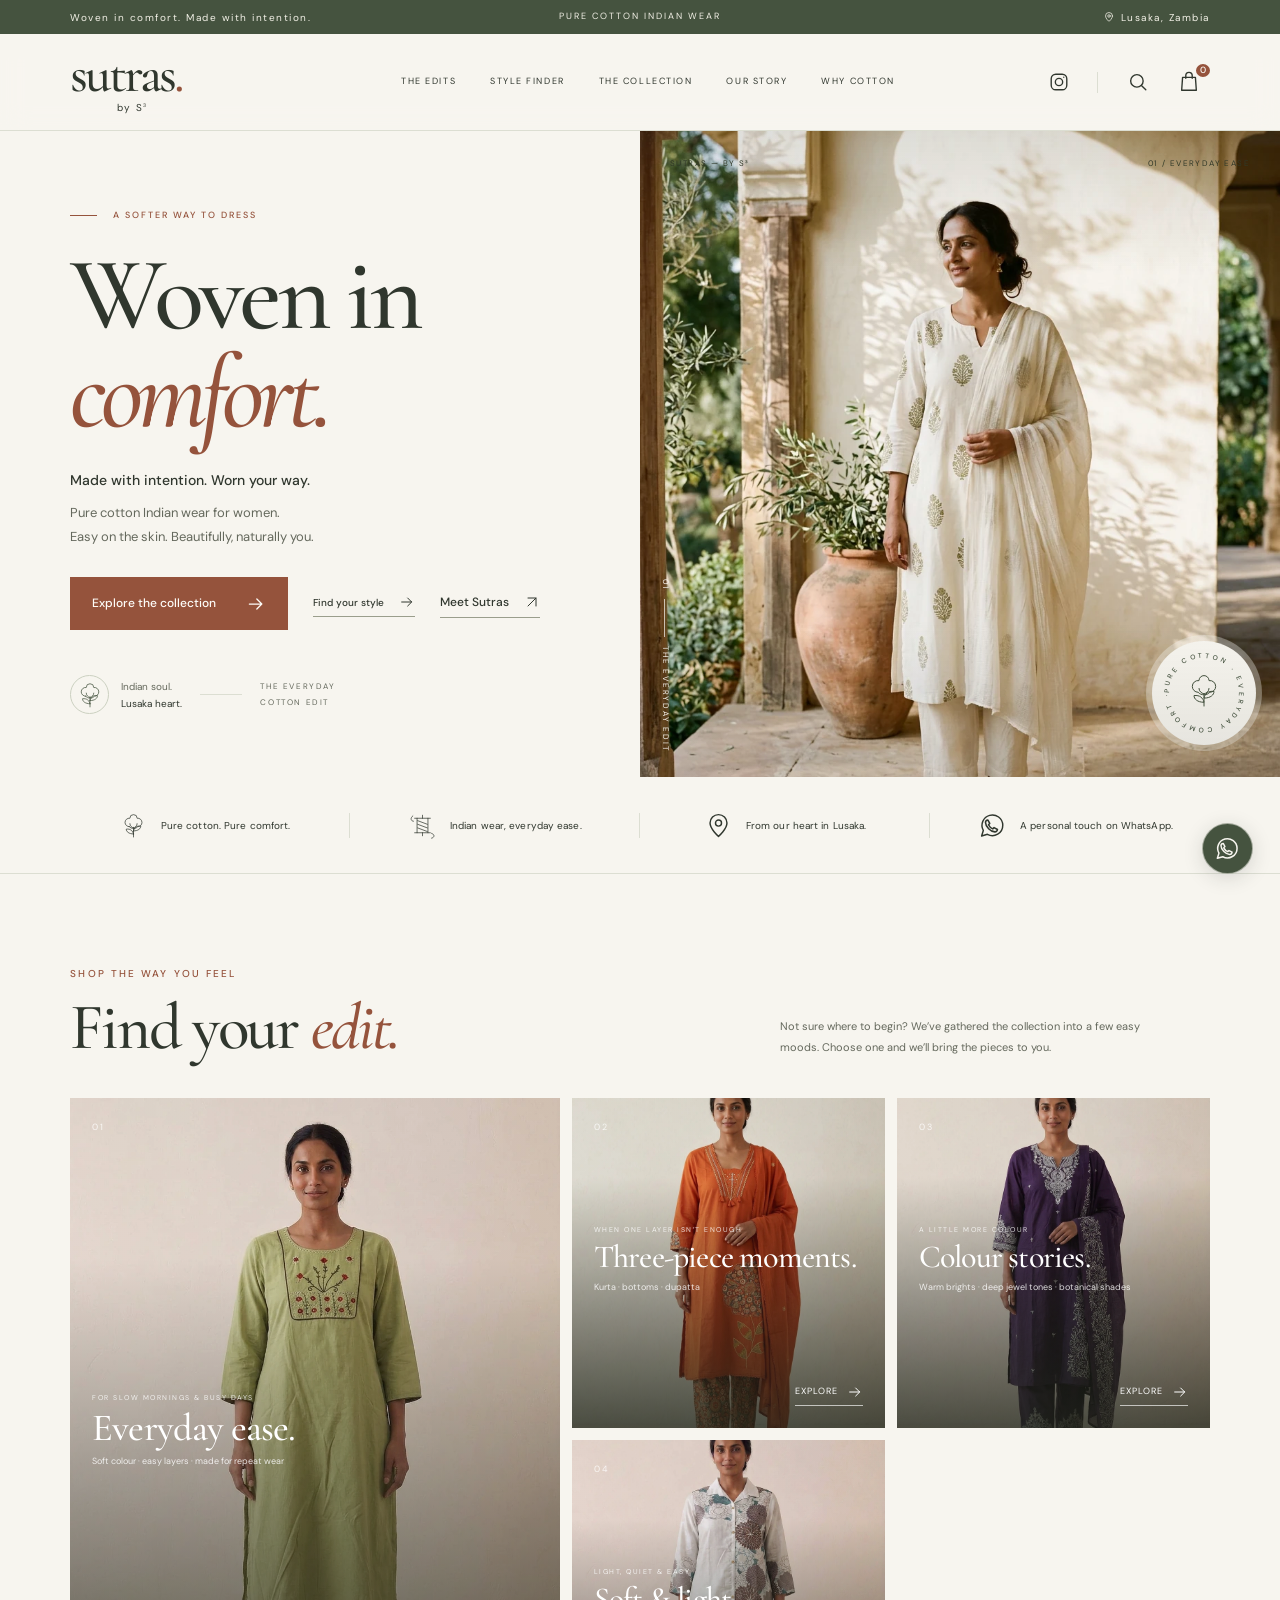
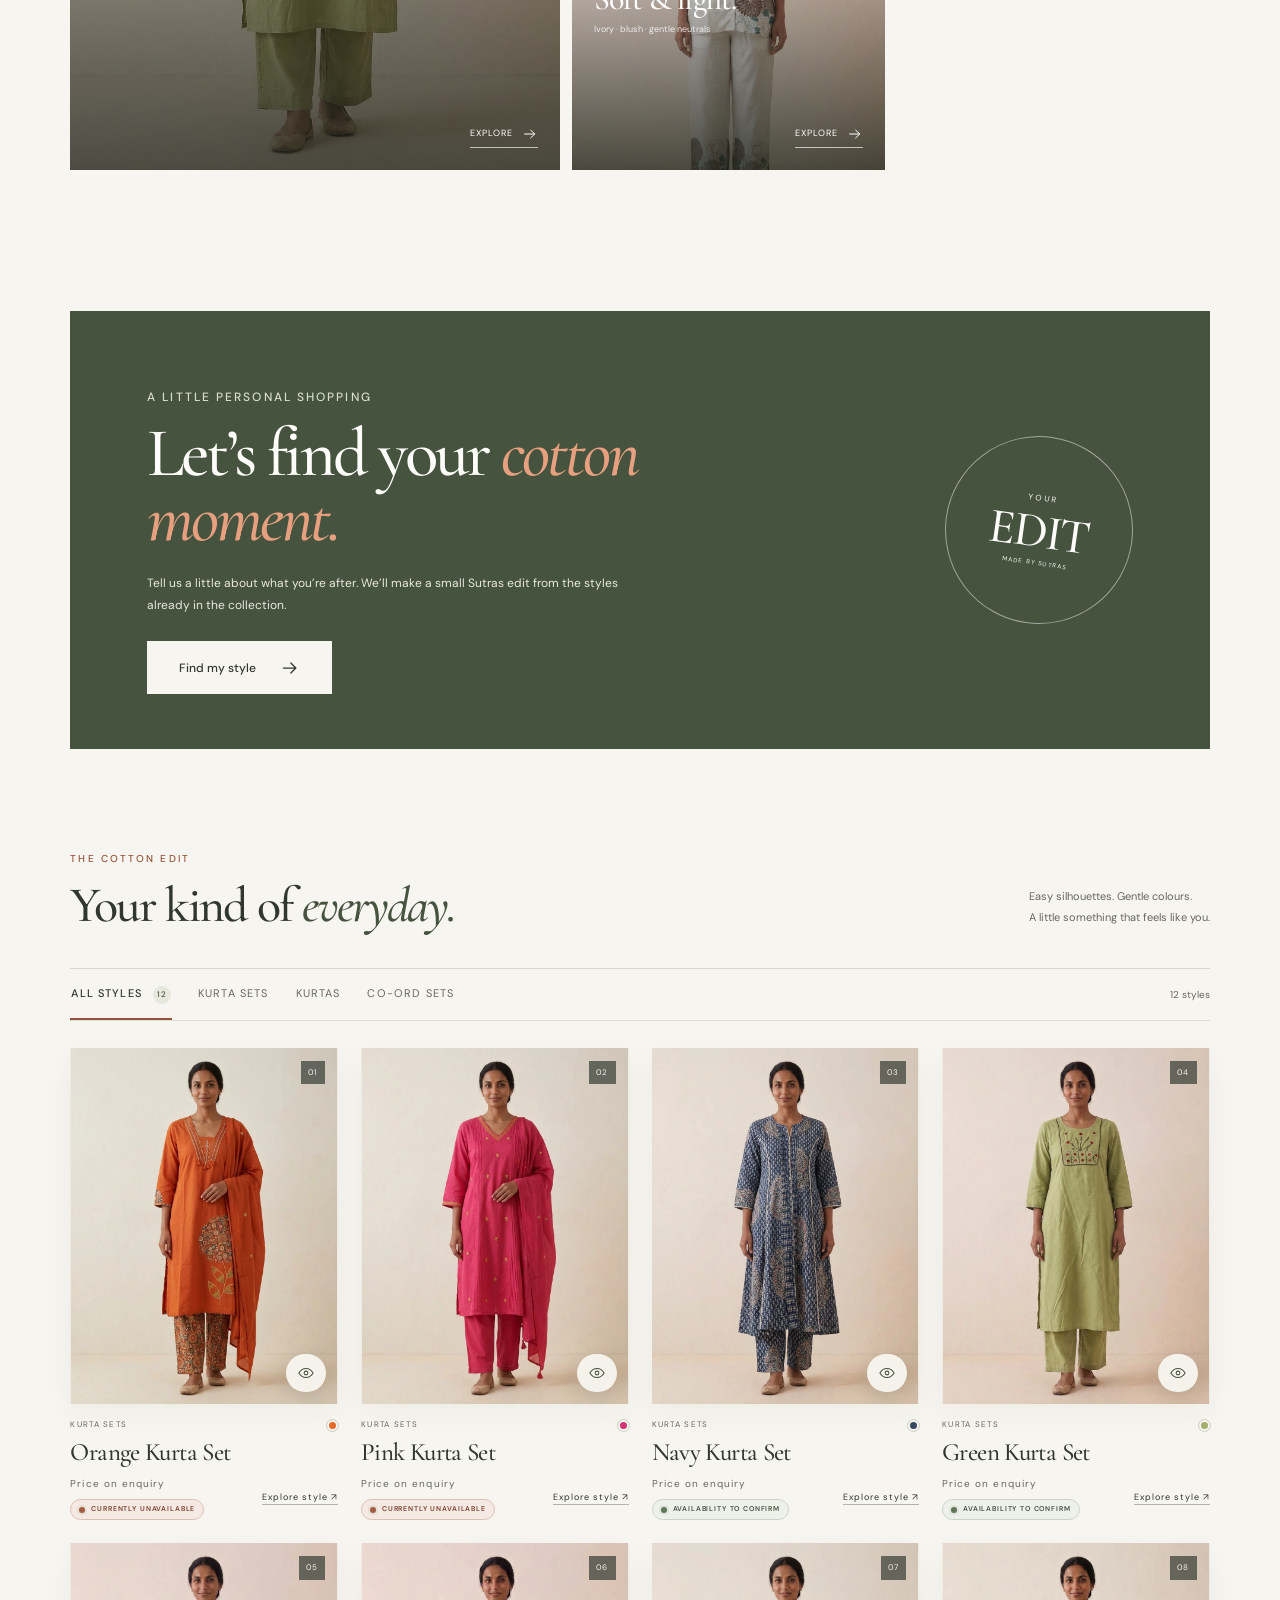
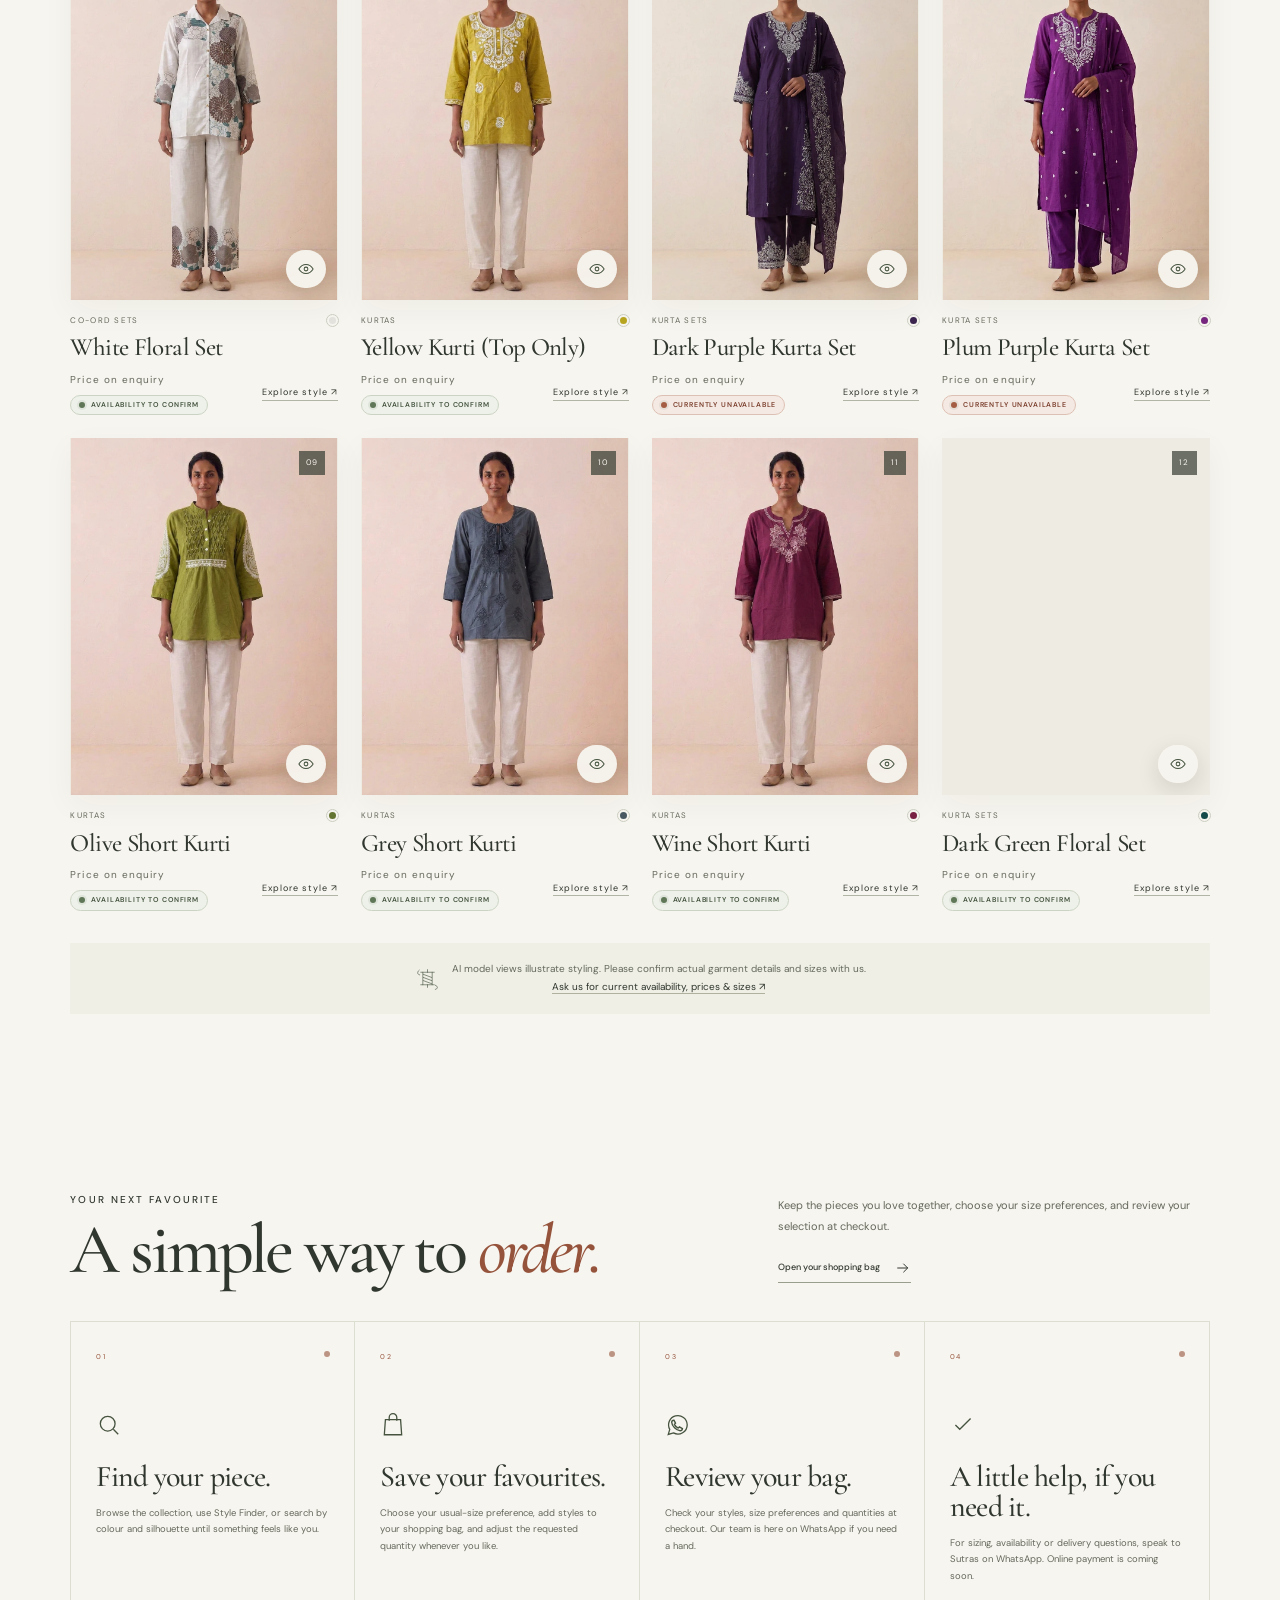
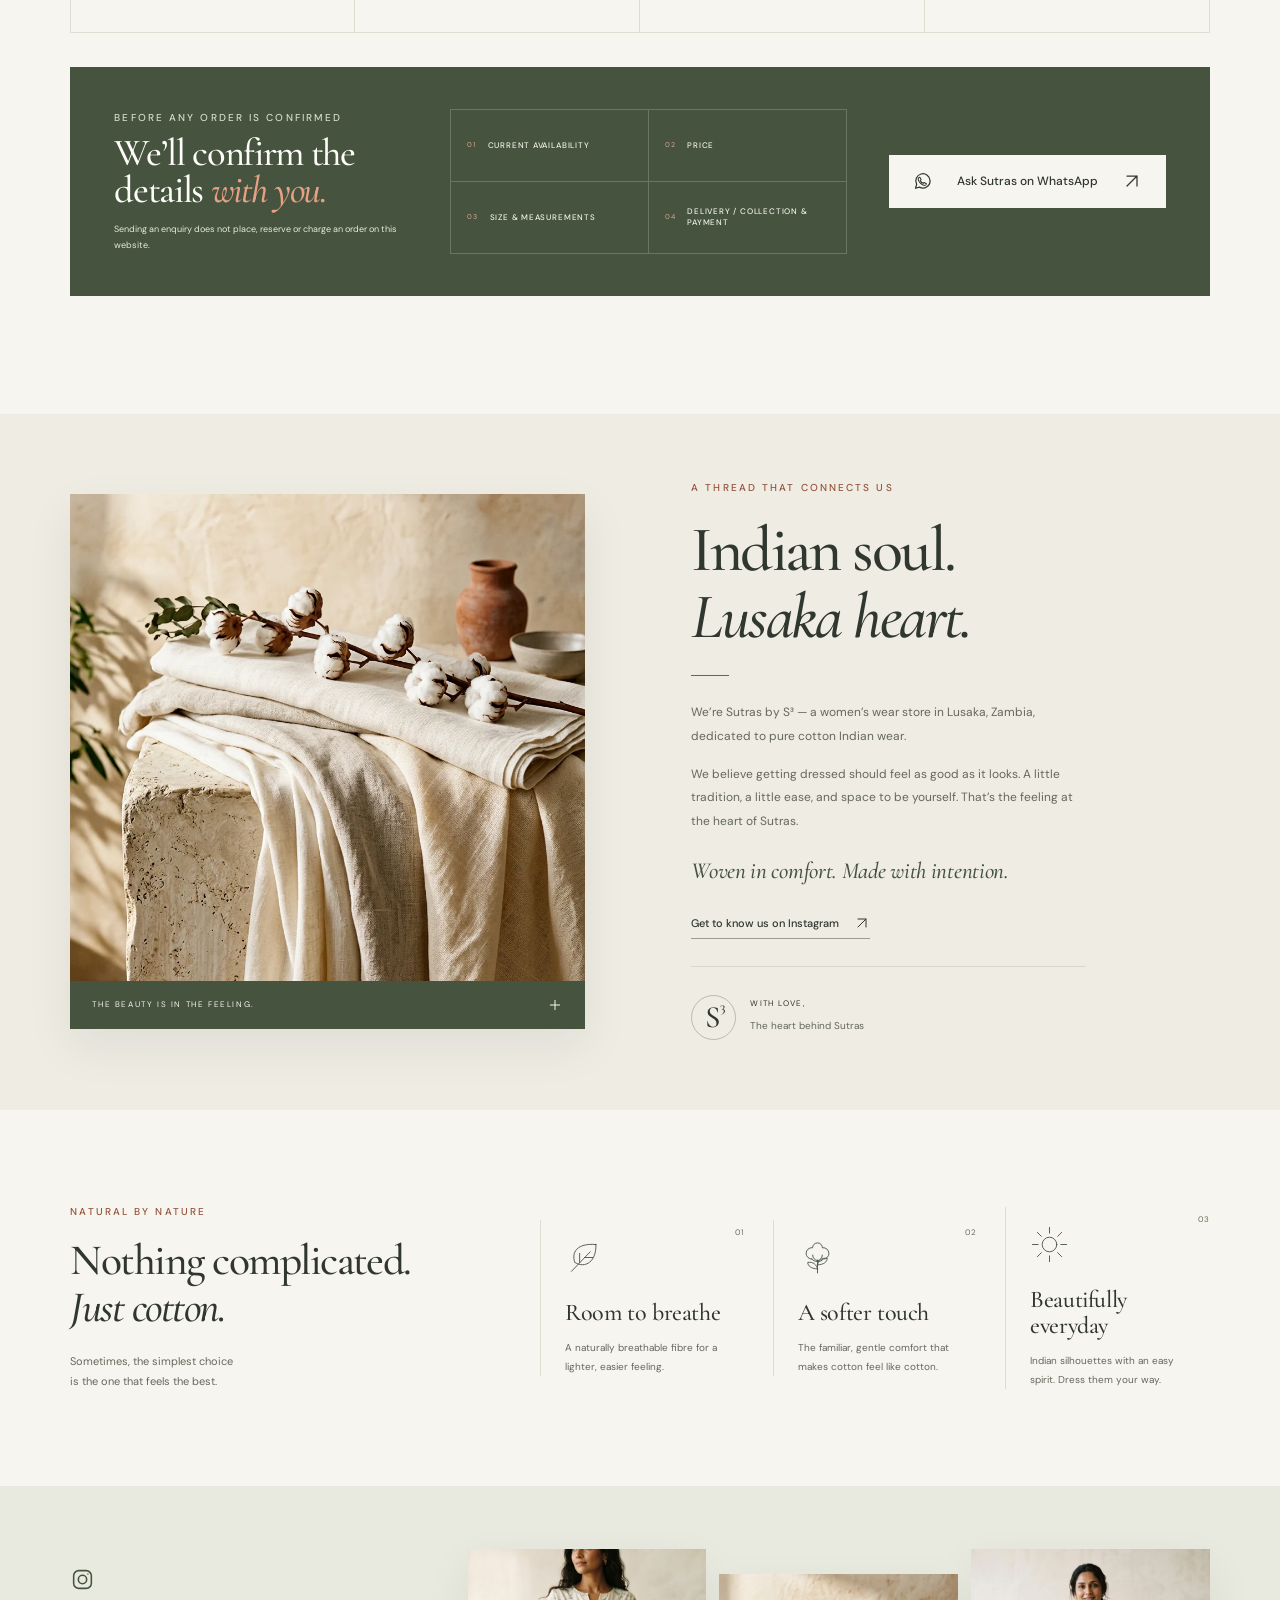
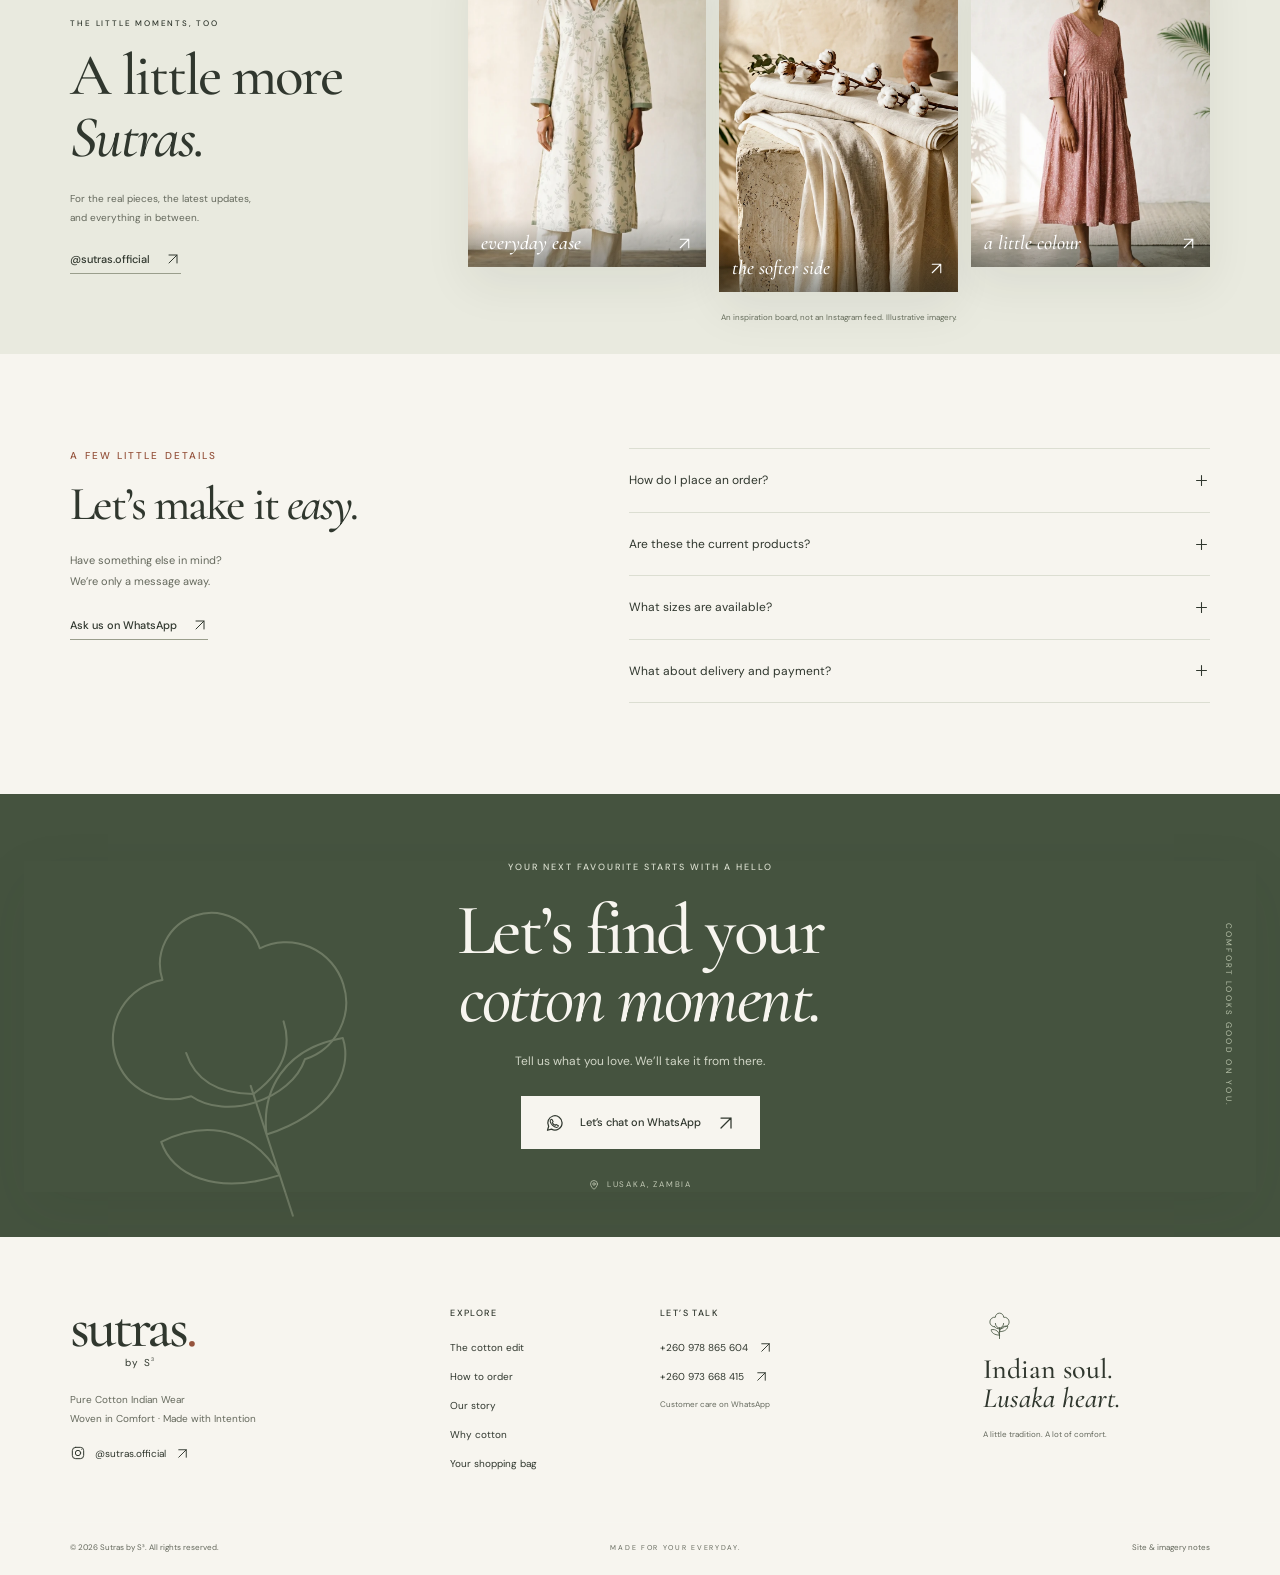
==== index.html @ f33a5fc8 "Deploy Sutras V27 storefront with non-live checkout" ====
<!doctype html>
<html lang="en">
<head>
  <meta charset="utf-8">
  <meta name="robots" content="noindex, nofollow, noarchive">
  <meta name="viewport" content="width=device-width, initial-scale=1">
  <meta name="theme-color" content="#f7f5ef">
  <title>Sutras by S³ — Pure Cotton Indian Wear · Lusaka</title>
  <meta name="description" content="Pure cotton Indian wear for women in Lusaka, Zambia. Woven in comfort. Made with intention. Discover the collection from Sutras by S³.">
  <link rel="canonical" href="https://sutras-wear.github.io/Sutras-by-S3/">
  <meta property="og:type" content="website">
  <meta property="og:site_name" content="Sutras by S³">
  <meta property="og:locale" content="en_ZM">
  <meta property="og:title" content="Sutras by S³ — Woven in comfort.">
  <meta property="og:description" content="Pure cotton Indian wear. Made with intention. Based in Lusaka, Zambia. Explore the mood and discover our current collection on WhatsApp.">
  <meta property="og:url" content="https://sutras-wear.github.io/Sutras-by-S3/">
  <meta property="og:image" content="https://sutras-wear.github.io/Sutras-by-S3/assets/images/social-card.jpg">
  <meta property="og:image:alt" content="Sutras by S³. Pure cotton Indian wear. Illustrative campaign image.">
  <meta name="twitter:card" content="summary_large_image">
  <meta name="twitter:title" content="Sutras by S³ — Woven in comfort.">
  <meta name="twitter:description" content="Pure cotton Indian wear for women in Lusaka, Zambia. Explore the collection and enquire on WhatsApp.">
  <meta name="twitter:image" content="https://sutras-wear.github.io/Sutras-by-S3/assets/images/social-card.jpg">
  <link rel="icon" href="favicon.svg" type="image/svg+xml">
  <link rel="preload" href="assets/fonts/cormorant-medium.woff2" as="font" type="font/woff2" crossorigin>
  <link rel="preload" href="assets/fonts/dm-sans-regular.woff2" as="font" type="font/woff2" crossorigin>
  <link rel="preload" href="assets/images/hero.webp" as="image" fetchpriority="high">
  <script id="initial-page-position">
  (() => {
    let interacted = false;
    const sectionHashes = new Set(['#top', '#main', '#style-finder', '#collection', '#story', '#cotton', '#community', '#how-to-order', '#contact']);
    function prepareVisit() {
      try {
        if ('scrollRestoration' in history) history.scrollRestoration = 'manual';
        // Old shared/bookmarked section links should not jump past the hero on
        // arrival. In-page menu clicks happen later and keep working normally.
        if (sectionHashes.has(location.hash)) {
          const url = new URL(location.href);
          url.hash = '';
          history.replaceState(history.state, '', url.href);
        }
      } catch (_) { /* Restricted file previews may deny History API access. */ }
    }
    function startAtTop() {
      if (interacted) return;
      const root = document.documentElement;
      const previous = root.style.scrollBehavior;
      root.style.scrollBehavior = 'auto';
      window.scrollTo(0, 0);
      root.style.scrollBehavior = previous;
    }
    for (const event of ['pointerdown', 'touchstart', 'wheel', 'keydown']) {
      window.addEventListener(event, () => { interacted = true; }, { capture: true, passive: true });
    }
    prepareVisit();
    startAtTop();
    document.addEventListener('DOMContentLoaded', () => {
      startAtTop();
      requestAnimationFrame(startAtTop);
    }, { once: true });
    window.addEventListener('load', () => {
      startAtTop();
      requestAnimationFrame(startAtTop);
    }, { once: true });
    window.addEventListener('pageshow', event => {
      if (event.persisted) {
        interacted = false;
        prepareVisit();
      }
      startAtTop();
      requestAnimationFrame(startAtTop);
    });
  })();
  </script>
  <link rel="stylesheet" href="styles.css?v=20260909-v27">
  <script src="scripts/catalog.js?v=20260909-v27" defer></script>
  <script src="scripts/app.js?v=20260909-v27" defer></script>
  <script type="application/ld+json">
  {"@context":"https://schema.org","@graph":[{"@type":"ClothingStore","@id":"https://sutras-wear.github.io/Sutras-by-S3/#store","name":"Sutras by S³","description":"Pure cotton Indian wear for women. Woven in comfort. Made with intention.","url":"https://sutras-wear.github.io/Sutras-by-S3/","telephone":"+260978865604","address":{"@type":"PostalAddress","addressLocality":"Lusaka","addressCountry":"ZM"},"contactPoint":[{"@type":"ContactPoint","telephone":"+260978865604","contactType":"customer service"},{"@type":"ContactPoint","telephone":"+260973668415","contactType":"customer service"}],"sameAs":["https://www.instagram.com/sutras.official/"]},{"@type":"WebSite","@id":"https://sutras-wear.github.io/Sutras-by-S3/#website","url":"https://sutras-wear.github.io/Sutras-by-S3/","name":"Sutras by S³","publisher":{"@id":"https://sutras-wear.github.io/Sutras-by-S3/#store"}}]}
  </script>
</head>
<body>
  <a class="skip-link" href="#main">Skip to content</a>
  <svg class="svg-library" xmlns="http://www.w3.org/2000/svg" aria-hidden="true">
    <symbol id="i-arrow" viewBox="0 0 24 24"><path d="M4 12h15m-6-6 6 6-6 6"/></symbol>
    <symbol id="i-arrow-left" viewBox="0 0 24 24"><path d="M20 12H5m6-6-6 6 6 6"/></symbol>
    <symbol id="i-eye" viewBox="0 0 24 24"><path d="M2.5 12s3.5-6 9.5-6 9.5 6 9.5 6-3.5 6-9.5 6-9.5-6-9.5-6Z"/><circle cx="12" cy="12" r="2.5"/></symbol>
    <symbol id="i-diagonal" viewBox="0 0 24 24"><path d="M6 18 18 6M6 6h12v12"/></symbol>
    <symbol id="i-search" viewBox="0 0 24 24"><circle cx="10.8" cy="10.8" r="6.8"/><path d="m16 16 4.5 4.5"/></symbol>
    <symbol id="i-link" viewBox="0 0 24 24"><path d="m9 15 6-6m-4-3 2-2a5 5 0 0 1 7 7l-3 3a5 5 0 0 1-7 0m3 4-2 2a5 5 0 0 1-7-7l3-3a5 5 0 0 1 7 0"/></symbol>
    <symbol id="i-bag" viewBox="0 0 24 24"><path d="M5 7h14l1 14H4L5 7Z"/><path d="M8.5 8V5a3.5 3.5 0 0 1 7 0v3"/></symbol>
    <symbol id="i-close" viewBox="0 0 24 24"><path d="m6 6 12 12M6 18 18 6"/></symbol>
    <symbol id="i-plus" viewBox="0 0 24 24"><path d="M12 5v14M5 12h14"/></symbol>
    <symbol id="i-minus" viewBox="0 0 24 24"><path d="M5 12h14"/></symbol>
    <symbol id="i-check" viewBox="0 0 24 24"><path d="m5 12 4 4L19 6"/></symbol>
    <symbol id="i-menu" viewBox="0 0 24 24"><path d="M4 7h16M4 12h16M4 17h16"/></symbol>
    <symbol id="i-chevron" viewBox="0 0 24 24"><path d="m7 10 5 5 5-5"/></symbol>
    <symbol id="i-pin" viewBox="0 0 24 24"><path d="M19 10c0 5-7 11-7 11S5 15 5 10a7 7 0 0 1 14 0Z"/><circle cx="12" cy="10" r="2.5"/></symbol>
    <symbol id="i-instagram" viewBox="0 0 24 24"><rect x="3.5" y="3.5" width="17" height="17" rx="5"/><circle cx="12" cy="12" r="4"/><circle cx="17.2" cy="6.8" r=".7" fill="currentColor" stroke="none"/></symbol>
    <symbol id="i-whatsapp" viewBox="0 0 24 24"><path d="M20.5 11.7a8.6 8.6 0 0 1-12.7 7.6L3 20.7l1.4-4.6a8.6 8.6 0 1 1 16.1-4.4Z"/><path d="m8.2 7.5 1.5 2.8-1 1.1c.7 1.5 2 2.8 3.5 3.4l1.1-1 2.8 1.5c-.2 1.4-1 2-2.1 2-3.6-.2-7.7-4.3-7.8-7.8 0-1.1.6-1.9 2-2Z" stroke-width="1.3"/></symbol>
    <symbol id="i-cotton" viewBox="0 0 48 48"><path d="M24 43V27m0 11c-8 0-12-4-12-8 7-1 11 3 12 8Zm0-5c8 0 12-4 12-8-7-1-11 3-12 8Z"/><path d="M17 26a7 7 0 0 1-7-7 7 7 0 0 1 8-7 6 6 0 0 1 12 0 7 7 0 0 1 8 7 7 7 0 0 1-7 7c-3 4-11 4-14 0Z"/><path d="M18 21c0 4 3 6 6 7 3-1 6-3 6-7"/></symbol>
    <symbol id="i-leaf" viewBox="0 0 48 48"><path d="M38 8C14 6 8 18 12 30c13 8 27-1 26-22Z"/><path d="M8 41 31 17m-13 13V19m6 5h10"/></symbol>
    <symbol id="i-sun" viewBox="0 0 48 48"><circle cx="24" cy="24" r="9"/><path d="M24 3v7m0 28v7M3 24h7m28 0h7M9 9l5 5m20 20 5 5M9 39l5-5m20-20 5-5"/></symbol>
    <symbol id="i-thread" viewBox="0 0 48 48"><path d="M11 12h26M11 36h26M15 12v24m18-24v24M16 16l16 6m-16 0 16 6m-16 0 16 6M24 7v5m0 24v5"/><path d="M8 8c-5 4-3 9 1 9m30 20c6 2 5 7 0 8"/></symbol>
  </svg>

  <div class="announcement">
    <span>Woven in comfort. Made with intention.</span>
    <span class="announcement-center">PURE COTTON INDIAN WEAR</span>
    <span class="announcement-location"><svg class="icon" aria-hidden="true"><use href="#i-pin"/></svg> Lusaka, Zambia</span>
  </div>

  <header class="site-header" id="top"><div class="scroll-progress" aria-hidden="true"><span id="scroll-progress-bar"></span></div>
    <div class="header-inner">
      <a class="wordmark" href="#top" aria-label="Sutras by S cubed, home">sutras<span class="wordmark-dot">.</span><span class="wordmark-by">by S<sup>3</sup></span></a>
      <nav class="desktop-nav" aria-label="Main navigation">
        <a class="nav-link" href="#edits">The edits</a><a class="nav-link" href="#style-finder">Style finder</a>
        <a class="nav-link" href="#collection">The collection</a>
        <a class="nav-link" href="#story">Our story</a>
        <a class="nav-link" href="#cotton">Why cotton</a>
      </nav>
      <div class="header-actions">
        <a class="instagram-header" href="https://www.instagram.com/sutras.official/" target="_blank" rel="noopener noreferrer" aria-label="Sutras on Instagram (opens in a new tab)"><svg class="icon" aria-hidden="true"><use href="#i-instagram"/></svg></a>
        <span class="header-divider" aria-hidden="true"></span>
        <button class="icon-button" type="button" data-open-search aria-label="Search the collection"><svg class="icon" aria-hidden="true"><use href="#i-search"/></svg></button>
        <button class="icon-button bag-button" type="button" data-open-bag aria-label="Open your shopping bag, 0 items"><svg class="icon" aria-hidden="true"><use href="#i-bag"/></svg><span class="bag-count" data-bag-count>0</span></button>
        <button class="icon-button mobile-menu-button" type="button" data-open-menu aria-label="Open navigation menu"><svg class="icon" aria-hidden="true"><use href="#i-menu"/></svg></button>
      </div>
    </div>
  </header>

  <main id="main">
    <section class="hero" aria-labelledby="hero-title">
      <div class="hero-copy">
        <div class="eyebrow"><span class="short-line"></span> A SOFTER WAY TO DRESS</div>
        <h1 id="hero-title">Woven in<br> <em>comfort.</em></h1>
        <p class="hero-intention">Made with intention. Worn your way.</p>
        <p class="hero-description">Pure cotton Indian wear for women.<br> Easy on the skin. Beautifully, naturally you.</p>
        <div class="hero-buttons">
          <a class="button button-rust" href="#collection">Explore the collection <svg class="icon" aria-hidden="true"><use href="#i-arrow"/></svg></a>
          <button class="text-link hero-finder-link" type="button" data-open-style-finder>Find your style <svg class="icon" aria-hidden="true"><use href="#i-arrow"/></svg></button>
          <a class="text-link" href="#story">Meet Sutras <svg class="icon" aria-hidden="true"><use href="#i-diagonal"/></svg></a>
        </div>
        <div class="hero-footnote"><span class="tiny-cotton"><svg class="icon" aria-hidden="true"><use href="#i-cotton"/></svg></span><span>Indian soul.<br> <strong>Lusaka heart.</strong></span><span class="hero-footnote-line"></span><span class="hero-edition">THE EVERYDAY<br> COTTON EDIT</span></div>
      </div>
      <div class="hero-visual">
        <div class="hero-side-note" aria-hidden="true"><span>01</span><i></i><span>THE EVERYDAY EDIT</span></div>
        <img class="hero-image" src="assets/images/hero.webp" alt="Illustrative Sutras campaign: a woman in an ivory Indian kurta in a sunlit veranda." width="928" height="1152" fetchpriority="high">
        <div class="hero-image-top"><span>SUTRAS — BY S³</span><span>01 / EVERYDAY EASE</span></div>
        <div class="cotton-seal" role="img" aria-label="Pure cotton, everyday comfort">
          <svg viewBox="0 0 120 120" aria-hidden="true"><defs><path id="seal-circle" d="M60,60m-44,0a44,44 0 1,1 88,0a44,44 0 1,1-88,0"/></defs><text><textPath href="#seal-circle" textLength="275">PURE COTTON · EVERYDAY COMFORT · </textPath></text><use href="#i-cotton" x="35" y="32" width="50" height="50" fill="none" stroke="currentColor" stroke-width="1.2"/></svg>
        </div>
      </div>
    </section>

    <div class="brand-promises" role="group" aria-label="At a glance">
      <div><svg class="promise-icon" aria-hidden="true"><use href="#i-cotton"/></svg><span>Pure cotton. Pure comfort.</span></div>
      <div><svg class="promise-icon" aria-hidden="true"><use href="#i-thread"/></svg><span>Indian wear, everyday ease.</span></div>
      <div><svg class="promise-icon" aria-hidden="true"><use href="#i-pin"/></svg><span>From our heart in Lusaka.</span></div>
      <a href="#contact"><svg class="promise-icon" aria-hidden="true"><use href="#i-whatsapp"/></svg><span>A personal touch on WhatsApp.</span></a>
    </div>

    <section class="style-edits section-wrap" id="edits" aria-labelledby="edits-title">
      <div class="edits-intro">
        <div>
          <p class="eyebrow">SHOP THE WAY YOU FEEL</p>
          <h2 id="edits-title">Find your <em>edit.</em></h2>
        </div>
        <p>Not sure where to begin? We’ve gathered the collection into a few easy moods. Choose one and we’ll bring the pieces to you.</p>
      </div>
      <div class="edits-grid">
        <button class="edit-card edit-card-large" type="button" data-edit="everyday" aria-pressed="false">
          <span class="edit-card-image"><img src="assets/images/green-set-model.webp" alt="Green two-piece kurta set from the Sutras collection." width="896" height="1200" loading="lazy" decoding="async"></span>
          <span class="edit-card-overlay"><span class="edit-card-number">01</span><span class="edit-card-copy"><small>FOR SLOW MORNINGS & BUSY DAYS</small><strong>Everyday ease.</strong><span>Soft colour · easy layers · made for repeat wear</span></span><span class="edit-card-arrow">Explore <svg class="icon" aria-hidden="true"><use href="#i-arrow"/></svg></span></span>
        </button>
        <button class="edit-card" type="button" data-edit="three-piece" aria-pressed="false">
          <span class="edit-card-image"><img src="assets/images/orange-set-model.webp" alt="Orange three-piece kurta set from the Sutras collection." width="896" height="1200" loading="lazy" decoding="async"></span>
          <span class="edit-card-overlay"><span class="edit-card-number">02</span><span class="edit-card-copy"><small>WHEN ONE LAYER ISN’T ENOUGH</small><strong>Three-piece moments.</strong><span>Kurta · bottoms · dupatta</span></span><span class="edit-card-arrow">Explore <svg class="icon" aria-hidden="true"><use href="#i-arrow"/></svg></span></span>
        </button>
        <button class="edit-card" type="button" data-edit="colour" aria-pressed="false">
          <span class="edit-card-image"><img src="assets/images/dark-purple-set-model.webp" alt="Deep purple three-piece kurta set from the Sutras collection." width="896" height="1200" loading="lazy" decoding="async"></span>
          <span class="edit-card-overlay"><span class="edit-card-number">03</span><span class="edit-card-copy"><small>A LITTLE MORE COLOUR</small><strong>Colour stories.</strong><span>Warm brights · deep jewel tones · botanical shades</span></span><span class="edit-card-arrow">Explore <svg class="icon" aria-hidden="true"><use href="#i-arrow"/></svg></span></span>
        </button>
        <button class="edit-card" type="button" data-edit="soft" aria-pressed="false">
          <span class="edit-card-image"><img src="assets/images/white-floral-set-model.webp" alt="White floral two-piece set from the Sutras collection." width="896" height="1200" loading="lazy" decoding="async"></span>
          <span class="edit-card-overlay"><span class="edit-card-number">04</span><span class="edit-card-copy"><small>LIGHT, QUIET & EASY</small><strong>Soft & light.</strong><span>Ivory · blush · gentle neutrals</span></span><span class="edit-card-arrow">Explore <svg class="icon" aria-hidden="true"><use href="#i-arrow"/></svg></span></span>
        </button>
      </div>
      <div class="edits-action"><button class="text-link" type="button" data-clear-edit>See the full collection <svg class="icon" aria-hidden="true"><use href="#i-arrow"/></svg></button></div>
    </section>

    <section class="style-finder section-wrap" id="style-finder" aria-labelledby="style-finder-title">
      <div class="style-finder-panel">
        <div class="style-finder-copy">
          <p class="eyebrow">A LITTLE PERSONAL SHOPPING</p>
          <h2 id="style-finder-title">Let’s find your <em>cotton moment.</em></h2>
          <p>Tell us a little about what you’re after. We’ll make a small Sutras edit from the styles already in the collection.</p>
          <button class="button button-cream" type="button" data-open-style-finder>Find my style <svg class="icon" aria-hidden="true"><use href="#i-arrow"/></svg></button>
        </div>
        <div class="style-finder-stamp" aria-hidden="true"><span>YOUR</span><strong>EDIT</strong><span>MADE BY SUTRAS</span></div>
      </div>
    </section>

    <section class="collection section-wrap" id="collection" aria-labelledby="collection-title">
      <div class="section-heading">
        <div><p class="eyebrow">THE COTTON EDIT</p><h2 id="collection-title">Your kind of <em>everyday.</em></h2></div>
        <p class="heading-aside">Easy silhouettes. Gentle colours.<br> A little something that feels like you.</p>
      </div>
      <div class="collection-toolbar">
        <div class="filter-list" role="group" aria-label="Filter styles by clothing category">
          <button class="filter-button active" data-filter="All" aria-pressed="true" type="button">All styles <span>04</span></button>
          <button class="filter-button" data-filter="Kurta sets" aria-pressed="false" type="button">Kurta sets</button>
          <button class="filter-button" data-filter="Kurtas" aria-pressed="false" type="button">Kurtas</button>
          <button class="filter-button" data-filter="Dresses" aria-pressed="false" type="button">Dresses</button>
          <button class="filter-button" data-filter="Co-ord sets" aria-pressed="false" type="button">Co-ord sets</button>
        </div>
        <span class="style-count" id="style-count" aria-live="polite">The collection</span>
      </div>
      <div class="product-grid" id="product-grid"></div>
      <noscript><p class="no-script">Turn on JavaScript to browse the collection, or <a href="https://wa.me/260978865604" target="_blank" rel="noopener noreferrer">message us on WhatsApp</a> for collection help.</p></noscript>
      <section class="recently-viewed" id="recently-viewed" aria-labelledby="recently-viewed-title" hidden>
        <div class="recently-viewed-heading">
          <div><p class="eyebrow">YOUR RECENT PICKS</p><h3 id="recently-viewed-title">Keep exploring<span>.</span></h3></div>
          <button class="text-link recent-clear" type="button" data-clear-recently-viewed>Clear</button>
        </div>
        <div class="recently-viewed-grid" id="recently-viewed-grid"></div>
      </section>
      <div class="collection-note" data-collection-preview-note><svg class="icon" aria-hidden="true"><use href="#i-thread"/></svg><p><span id="collection-image-note">AI model views illustrate styling. Please confirm actual garment details and sizes with us.</span><br class="desktop-only"> <a href="https://wa.me/260978865604?text=Hi%20Sutras!%20Please%20share%20your%20current%20collection%2C%20prices%20and%20available%20sizes." target="_blank" rel="noopener noreferrer">Ask us for current availability, prices & sizes <span aria-hidden="true">↗</span></a></p></div>
    </section>

    <section class="order-journey section-wrap" id="how-to-order" aria-labelledby="order-journey-title">
      <div class="order-journey-heading">
        <div>
          <p class="eyebrow">YOUR NEXT FAVOURITE</p>
          <h2 id="order-journey-title">A simple way to <em>order.</em></h2>
        </div>
        <div class="order-journey-intro">
          <p>Keep the pieces you love together, choose your size preferences, and review your selection at checkout.</p>
          <button class="text-link" type="button" data-open-bag>Open your shopping bag <svg class="icon" aria-hidden="true"><use href="#i-arrow"/></svg></button>
        </div>
      </div>

      <ol class="order-steps" aria-label="How ordering with Sutras works">
        <li class="order-step">
          <span class="order-step-number">01</span>
          <svg class="order-step-icon" aria-hidden="true"><use href="#i-search"/></svg>
          <h3>Find your piece.</h3>
          <p>Browse the collection, use Style Finder, or search by colour and silhouette until something feels like you.</p>
        </li>
        <li class="order-step">
          <span class="order-step-number">02</span>
          <svg class="order-step-icon" aria-hidden="true"><use href="#i-bag"/></svg>
          <h3>Save your favourites.</h3>
          <p>Choose your usual-size preference, add styles to your shopping bag, and adjust the requested quantity whenever you like.</p>
        </li>
        <li class="order-step">
          <span class="order-step-number">03</span>
          <svg class="order-step-icon" aria-hidden="true"><use href="#i-whatsapp"/></svg>
          <h3>Review your bag.</h3>
          <p>Check your styles, size preferences and quantities at checkout. Our team is here on WhatsApp if you need a hand.</p>
        </li>
        <li class="order-step">
          <span class="order-step-number">04</span>
          <svg class="order-step-icon" aria-hidden="true"><use href="#i-check"/></svg>
          <h3>A little help, if you need it.</h3>
          <p>For sizing, availability or delivery questions, speak to Sutras on WhatsApp. Online payment is coming soon.</p>
        </li>
      </ol>

      <aside class="order-confirm-card" aria-label="Details confirmed before an order">
        <div class="order-confirm-copy">
          <p class="eyebrow">BEFORE ANY ORDER IS CONFIRMED</p>
          <h3>We’ll confirm the details <em>with you.</em></h3>
          <p>Sending an enquiry does not place, reserve or charge an order on this website.</p>
        </div>
        <ul class="order-confirm-list">
          <li><span>01</span><strong>Current availability</strong></li>
          <li><span>02</span><strong>Price</strong></li>
          <li><span>03</span><strong>Size &amp; measurements</strong></li>
          <li><span>04</span><strong>Delivery / collection &amp; payment</strong></li>
        </ul>
        <button class="button button-cream order-confirm-action" type="button" data-open-contact><svg class="icon" aria-hidden="true"><use href="#i-whatsapp"/></svg> Ask Sutras on WhatsApp <svg class="icon" aria-hidden="true"><use href="#i-diagonal"/></svg></button>
      </aside>
    </section>

    <section class="story" id="story" aria-labelledby="story-title">
      <div class="story-inner section-wrap">
        <div class="story-visual">
          <img src="assets/images/cotton.webp" alt="Illustrative still life of softly folded cotton cloth and natural cotton bolls in warm sunlight." width="928" height="1152" loading="lazy" decoding="async">
          <div class="story-image-caption"><span>THE BEAUTY IS IN THE FEELING.</span><svg class="icon" aria-hidden="true"><use href="#i-plus"/></svg></div>
        </div>
        <div class="story-copy">
          <p class="eyebrow">A THREAD THAT CONNECTS US</p>
          <h2 id="story-title">Indian soul.<br> <em>Lusaka heart.</em></h2>
          <div class="story-rule"></div>
          <p>We’re Sutras by S³ — a women’s wear store in Lusaka, Zambia, dedicated to pure cotton Indian wear.</p>
          <p>We believe getting dressed should feel as good as it looks. A little tradition, a little ease, and space to be yourself. That’s the feeling at the heart of Sutras.</p>
          <p class="story-signature">Woven in comfort. Made with intention.</p>
          <a class="text-link" href="https://www.instagram.com/sutras.official/" target="_blank" rel="noopener noreferrer">Get to know us on Instagram <svg class="icon" aria-hidden="true"><use href="#i-diagonal"/></svg></a>
          <div class="story-byline"><span class="byline-mark">S<sup>3</sup></span><div><span>WITH LOVE,</span><strong>The heart behind Sutras</strong></div></div>
        </div>
      </div>
    </section>

    <section class="cotton-section section-wrap" id="cotton" aria-labelledby="cotton-title">
      <div class="cotton-heading"><p class="eyebrow">NATURAL BY NATURE</p><h2 id="cotton-title">Nothing complicated.<br> <em>Just cotton.</em></h2><p>Sometimes, the simplest choice<br> is the one that feels the best.</p></div>
      <div class="cotton-values">
        <article><span class="value-number">01</span><svg class="value-icon" aria-hidden="true"><use href="#i-leaf"/></svg><h3>Room to breathe</h3><p>A naturally breathable fibre for a lighter, easier feeling.</p></article>
        <article><span class="value-number">02</span><svg class="value-icon" aria-hidden="true"><use href="#i-cotton"/></svg><h3>A softer touch</h3><p>The familiar, gentle comfort that makes cotton feel like cotton.</p></article>
        <article><span class="value-number">03</span><svg class="value-icon" aria-hidden="true"><use href="#i-sun"/></svg><h3>Beautifully everyday</h3><p>Indian silhouettes with an easy spirit. Dress them your way.</p></article>
      </div>
    </section>

    <section class="community" aria-labelledby="community-title">
      <div class="section-wrap community-inner">
        <div class="community-copy"><svg class="icon" aria-hidden="true"><use href="#i-instagram"/></svg><p class="eyebrow">THE LITTLE MOMENTS, TOO</p><h2 id="community-title">A little more<br> <em>Sutras.</em></h2><p>For the real pieces, the latest updates,<br> and everything in between.</p><a class="text-link" href="https://www.instagram.com/sutras.official/" target="_blank" rel="noopener noreferrer">@sutras.official <svg class="icon" aria-hidden="true"><use href="#i-diagonal"/></svg></a></div>
        <div class="moodboard" role="group" aria-label="Sutras inspiration moodboard, illustrative images rather than Instagram posts">
          <a class="moodboard-photo moodboard-one" href="https://www.instagram.com/sutras.official/" target="_blank" rel="noopener noreferrer" aria-label="Discover the real Sutras collection on Instagram"><img src="assets/images/bela.webp" alt="Style inspiration: botanical details on an ivory kurta." width="896" height="1200" loading="lazy" decoding="async"><span>everyday ease <svg class="icon" aria-hidden="true"><use href="#i-diagonal"/></svg></span></a>
          <a class="moodboard-photo moodboard-two" href="https://www.instagram.com/sutras.official/" target="_blank" rel="noopener noreferrer" aria-label="Follow Sutras on Instagram"><img src="assets/images/cotton.webp" alt="Moodboard: folds of soft ivory cotton." width="928" height="1152" loading="lazy" decoding="async"><span>the softer side <svg class="icon" aria-hidden="true"><use href="#i-diagonal"/></svg></span></a>
          <a class="moodboard-photo moodboard-three" href="https://www.instagram.com/sutras.official/" target="_blank" rel="noopener noreferrer" aria-label="See the latest from Sutras on Instagram"><img src="assets/images/gulabi.webp" alt="Style inspiration: a dusty rose dress in natural light." width="896" height="1200" loading="lazy" decoding="async"><span>a little colour <svg class="icon" aria-hidden="true"><use href="#i-diagonal"/></svg></span></a>
          <p class="moodboard-note" data-imagery-note>An inspiration board, not an Instagram feed. Illustrative imagery.</p>
        </div>
      </div>
    </section>

    <section class="faq-section section-wrap" aria-labelledby="faq-title">
      <div class="faq-heading"><p class="eyebrow">A FEW LITTLE DETAILS</p><h2 id="faq-title">Let’s make it <em>easy.</em></h2><p>Have something else in mind?<br> We’re only a message away.</p><button class="text-link" type="button" data-open-contact>Ask us on WhatsApp <svg class="icon" aria-hidden="true"><use href="#i-diagonal"/></svg></button></div>
      <div class="faq-list">
        <details><summary>How do I place an order?<svg class="icon" aria-hidden="true"><use href="#i-plus"/></svg></summary><div class="faq-answer">Add your favourite pieces to your shopping bag, choose your size preferences, then review them at checkout. Online payment is coming soon; no order is placed or charged here. For help with availability, sizing or ordering, contact Sutras on WhatsApp.</div></details>
        <details><summary>Are these the current products?<svg class="icon" aria-hidden="true"><use href="#i-plus"/></svg></summary><div class="faq-answer" id="stock-faq-answer">Our product listings are based on photographs supplied by Sutras. Product pages currently show the modelled view only, which illustrates styling rather than exact fit. Please confirm current availability, prices and garment measurements on WhatsApp before ordering.</div></details>
        <details><summary>What sizes are available?<svg class="icon" aria-hidden="true"><use href="#i-plus"/></svg></summary><div class="faq-answer">Please ask us about sizing for the piece you love. You can include your usual size in a WhatsApp enquiry, but we’ll need to confirm the fit, measurements and available sizes for each actual garment.</div></details>
        <details><summary>What about delivery and payment?<svg class="icon" aria-hidden="true"><use href="#i-plus"/></svg></summary><div class="faq-answer">We’re based in Lusaka, Zambia. Contact us to confirm delivery or collection options, delivery fees, timing and accepted payment methods before ordering. This website doesn’t take payments or automatically confirm orders.</div></details>
      </div>
    </section>

    <section class="contact-section" id="contact" aria-labelledby="contact-title">
      <svg class="contact-cotton" aria-hidden="true"><use href="#i-cotton"/></svg>
      <div class="contact-content"><p class="eyebrow">YOUR NEXT FAVOURITE STARTS WITH A HELLO</p><h2 id="contact-title">Let’s find your<br> <em>cotton moment.</em></h2><p>Tell us what you love. We’ll take it from there.</p><button class="button button-cream" type="button" data-open-contact><svg class="icon" aria-hidden="true"><use href="#i-whatsapp"/></svg> Let’s chat on WhatsApp <svg class="icon" aria-hidden="true"><use href="#i-diagonal"/></svg></button><p class="contact-location"><svg class="icon" aria-hidden="true"><use href="#i-pin"/></svg> LUSAKA, ZAMBIA</p></div>
      <span class="contact-side-text" aria-hidden="true">COMFORT LOOKS GOOD ON YOU.</span>
    </section>
  </main>

  <footer class="site-footer">
    <div class="section-wrap footer-main">
      <div class="footer-brand"><a class="wordmark" href="#top" aria-label="Sutras by S cubed, back to top">sutras<span class="wordmark-dot">.</span><span class="wordmark-by">by S<sup>3</sup></span></a><p>Pure Cotton Indian Wear<br> Woven in Comfort · Made with Intention</p><a class="footer-social" href="https://www.instagram.com/sutras.official/" target="_blank" rel="noopener noreferrer"><svg class="icon" aria-hidden="true"><use href="#i-instagram"/></svg><span>@sutras.official</span><svg class="icon small-icon" aria-hidden="true"><use href="#i-diagonal"/></svg></a></div>
      <div class="footer-column"><h3>EXPLORE</h3><a href="#collection">The cotton edit</a><a href="#how-to-order">How to order</a><a href="#story">Our story</a><a href="#cotton">Why cotton</a><button type="button" data-open-bag>Your shopping bag</button></div>
      <div class="footer-column"><h3>LET’S TALK</h3><a href="https://wa.me/260978865604?text=Hi%20Sutras!%20I%27d%20love%20to%20see%20your%20current%20pure%20cotton%20collection." target="_blank" rel="noopener noreferrer">+260 978 865 604 <svg class="icon small-icon" aria-hidden="true"><use href="#i-diagonal"/></svg></a><a href="https://wa.me/260973668415?text=Hi%20Sutras!%20I%27d%20love%20to%20see%20your%20current%20pure%20cotton%20collection." target="_blank" rel="noopener noreferrer">+260 973 668 415 <svg class="icon small-icon" aria-hidden="true"><use href="#i-diagonal"/></svg></a><span class="footer-muted">Customer care on WhatsApp</span></div>
      <div class="footer-note"><svg class="promise-icon" aria-hidden="true"><use href="#i-cotton"/></svg><p>Indian soul.<br> <em>Lusaka heart.</em></p><span>A little tradition. A lot of comfort.</span></div>
    </div>
    <div class="footer-bottom section-wrap"><p>© <span id="year">2026</span> Sutras by S³. All rights reserved.</p><span>MADE FOR YOUR EVERYDAY.</span><button class="footer-info-button" type="button" data-open-info>Site & imagery notes</button></div>
  </footer>

  <a class="floating-whatsapp" href="https://wa.me/260978865604?text=Hi%20Sutras!%20Please%20share%20your%20current%20pure%20cotton%20collection." target="_blank" rel="noopener noreferrer" aria-label="Chat with Sutras on WhatsApp (opens in a new tab)"><svg class="icon" aria-hidden="true"><use href="#i-whatsapp"/></svg><span>Say hello</span></a>

  <dialog class="style-finder-dialog" id="style-finder-dialog" aria-labelledby="style-finder-dialog-title">
    <div class="dialog-top">
      <div><p class="eyebrow">YOUR SUTRAS STYLE FINDER</p><h2 id="style-finder-dialog-title">A few little choices.</h2></div>
      <button class="icon-button" type="button" data-close-dialog aria-label="Close style finder"><svg class="icon" aria-hidden="true"><use href="#i-close"/></svg></button>
    </div>
    <div class="finder-progress" aria-hidden="true"><span class="finder-progress-bar" id="finder-progress-bar"></span></div>
    <div id="style-finder-content"></div>
  </dialog>

  <dialog class="search-dialog" id="search-dialog" aria-labelledby="search-title">
    <div class="dialog-top"><div><p class="eyebrow">FIND YOUR COTTON FEELING</p><h2 id="search-title">A little look around.</h2></div><button class="icon-button" type="button" data-close-dialog aria-label="Close search"><svg class="icon" aria-hidden="true"><use href="#i-close"/></svg></button></div>
    <form id="search-form" role="search"><label class="sr-only" for="search-input">Search by product, colour or category</label><div class="search-field"><svg class="icon" aria-hidden="true"><use href="#i-search"/></svg><input id="search-input" type="search" placeholder="Try “kurta”, “rose” or “olive”…" autocomplete="off" maxlength="100"><button class="search-reset" type="reset">Clear</button></div></form>
    <p class="search-result-count" id="search-result-count" role="status"></p><div class="search-results" id="search-results"></div>
    <p class="dialog-small-note">Need help choosing? <a href="https://wa.me/260978865604" target="_blank" rel="noopener noreferrer">Ask us on WhatsApp ↗</a></p>
  </dialog>

  <dialog class="product-dialog" id="product-dialog" aria-labelledby="product-title"><button class="icon-button product-close" type="button" data-close-dialog aria-label="Close style details"><svg class="icon" aria-hidden="true"><use href="#i-close"/></svg></button><div id="product-detail"></div></dialog>

  <dialog class="quick-view-dialog" id="quick-view-dialog" aria-labelledby="quick-view-title">
    <button class="icon-button quick-view-close" type="button" data-close-dialog aria-label="Close quick view"><svg class="icon" aria-hidden="true"><use href="#i-close"/></svg></button>
    <div id="quick-view-detail"></div>
  </dialog>

  <dialog class="image-dialog" id="image-dialog" aria-labelledby="image-viewer-title">
    <div class="dialog-top"><h2 id="image-viewer-title">Product photograph</h2><button class="icon-button" type="button" data-close-dialog aria-label="Close enlarged image"><svg class="icon" aria-hidden="true"><use href="#i-close"/></svg></button></div>
    <div class="image-viewer-stage"><img id="image-viewer-image" alt="" hidden></div>
    <p id="image-viewer-caption" class="image-viewer-caption"></p>
  </dialog>

  <dialog class="bag-dialog drawer" id="bag-dialog" aria-labelledby="bag-title">
    <div class="dialog-top"><div><p class="eyebrow">YOUR EVERYDAY EDIT</p><h2 id="bag-title">Your shopping <em>bag.</em></h2></div><button class="icon-button" type="button" data-close-dialog aria-label="Close shopping bag"><svg class="icon" aria-hidden="true"><use href="#i-close"/></svg></button></div>
    <div class="bag-topline"><span id="bag-unit-count">0 items</span><span id="bag-selection-count">0 styles</span><button type="button" class="bag-continue" data-browse-styles>Continue browsing <svg class="icon" aria-hidden="true"><use href="#i-arrow"/></svg></button></div>
    <p class="bag-intro">Adjust your size preference or quantity, then continue to checkout when every piece is ready. Need help first? WhatsApp is still right here.</p>
    <div id="bag-items" class="bag-items" aria-live="polite"></div>
    <div id="bag-footer" class="bag-footer" hidden>
      <label class="field-label" for="order-note">Anything you’d like us to know? <span>(optional)</span></label><textarea id="order-note" rows="3" maxlength="500" placeholder="Your preferred fit, occasion, delivery note, or a question…"></textarea>
      <div class="enquiry-summary"><span id="bag-summary">Your selection</span><strong id="bag-checkout-total">Prices to be confirmed</strong></div>
      <div class="bag-checkout-panel">
        <p class="bag-checkout-mode"><span class="bag-checkout-dot" aria-hidden="true"></span>YOUR SELECTION</p>
        <a class="button button-green full-width bag-checkout-button is-disabled" id="bag-checkout" aria-disabled="true">Proceed to checkout <svg class="icon" aria-hidden="true"><use href="#i-arrow"/></svg></a>
        <p class="bag-checkout-status" id="bag-checkout-status" role="status" aria-live="polite">Review your selection at checkout. Online payment is coming soon.</p>
      </div>
      <div class="bag-desktop-actions">
        <a class="bag-help-line" id="bag-whatsapp" href="https://wa.me/260978865604" target="_blank" rel="noopener noreferrer"><svg class="icon" aria-hidden="true"><use href="#i-whatsapp"/></svg><span><strong>Need help before ordering?</strong><small>Ask us on WhatsApp</small></span><svg class="icon" aria-hidden="true"><use href="#i-diagonal"/></svg></a>
        <a class="alternate-line" id="bag-whatsapp-alt" href="https://wa.me/260973668415" target="_blank" rel="noopener noreferrer">Second WhatsApp line: +260 973 668 415 ↗</a>
      </div>
      <a class="bag-mobile-help" id="bag-whatsapp-mobile" href="https://wa.me/260978865604" target="_blank" rel="noopener noreferrer"><svg class="icon" aria-hidden="true"><use href="#i-whatsapp"/></svg> Need help? Ask on WhatsApp <svg class="icon" aria-hidden="true"><use href="#i-diagonal"/></svg></a>
      <p class="bag-disclaimer">Online payment is coming soon. No order is placed or charged here. Need help with a piece? Ask us on WhatsApp.</p>
    </div>
    <div id="bag-sticky-action" class="bag-sticky-action" hidden>
      <div><strong id="bag-sticky-summary">Ready when you are.</strong><span id="bag-sticky-subline">Checkout unlocks when this selection is ready.</span></div>
      <a class="button button-green is-disabled" id="bag-checkout-mobile" aria-disabled="true">Checkout <svg class="icon" aria-hidden="true"><use href="#i-arrow"/></svg></a>
    </div>
  </dialog>

  <dialog class="contact-dialog" id="contact-dialog" aria-labelledby="contact-dialog-title">
    <button class="icon-button corner-close" type="button" data-close-dialog aria-label="Close contact options"><svg class="icon" aria-hidden="true"><use href="#i-close"/></svg></button><svg class="contact-dialog-icon" aria-hidden="true"><use href="#i-whatsapp"/></svg><p class="eyebrow">LET’S FIND SOMETHING YOU LOVE</p><h2 id="contact-dialog-title">Hello, from <em>Sutras.</em></h2><p>For current pieces, prices, sizing and order details, reach us on either WhatsApp number.</p>
    <a class="contact-number" href="https://wa.me/260978865604?text=Hi%20Sutras!%20I%27d%20love%20to%20see%20your%20current%20pure%20cotton%20collection.%20Please%20share%20prices%20and%20available%20sizes." target="_blank" rel="noopener noreferrer"><span><small>WHATSAPP · LINE 01</small>+260 978 865 604</span><svg class="icon" aria-hidden="true"><use href="#i-diagonal"/></svg></a>
    <a class="contact-number" href="https://wa.me/260973668415?text=Hi%20Sutras!%20I%27d%20love%20to%20see%20your%20current%20pure%20cotton%20collection.%20Please%20share%20prices%20and%20available%20sizes." target="_blank" rel="noopener noreferrer"><span><small>WHATSAPP · LINE 02</small>+260 973 668 415</span><svg class="icon" aria-hidden="true"><use href="#i-diagonal"/></svg></a><p class="contact-dialog-location"><svg class="icon" aria-hidden="true"><use href="#i-pin"/></svg> Lusaka, Zambia</p>
  </dialog>

  <dialog class="info-dialog" id="info-dialog" aria-labelledby="info-title"><div class="dialog-top"><h2 id="info-title">A note on this site.</h2><button class="icon-button" type="button" data-close-dialog aria-label="Close site notes"><svg class="icon" aria-hidden="true"><use href="#i-close"/></svg></button></div><h3>Imagery & the collection</h3><p id="imagery-info">AI model views use the actual garment designs from the collection, but the model and photography are AI-generated. Fit, length, drape and small details are approximate. Additional product photographs have been taken out of the galleries while better replacements are prepared. The campaign and moodboard also use illustrative imagery. Please confirm the real garment details before ordering.</p><h3>Orders & payments</h3><p>WhatsApp links open a conversation with Sutras. No payment, order or reservation is completed by this website. Please confirm all product, payment, delivery and return details with the store before purchasing.</p><h3>Your privacy</h3><p>Your shopping bag and optional note are stored only in this browser when local storage is available. There are no analytics, tracking pixels, newsletter forms or payment processors on this site. Clear your bag to remove its saved contents. Messages are passed to WhatsApp only when you follow a WhatsApp link. Instagram, WhatsApp and GitHub Pages operate under their own privacy policies.</p></dialog>

  <dialog class="menu-dialog drawer" id="menu-dialog" aria-labelledby="menu-title"><div class="dialog-top"><h2 id="menu-title">A little exploring.</h2><button class="icon-button" type="button" data-close-dialog aria-label="Close navigation menu"><svg class="icon" aria-hidden="true"><use href="#i-close"/></svg></button></div><nav aria-label="Mobile navigation"><a href="#edits">The edits <svg class="icon" aria-hidden="true"><use href="#i-diagonal"/></svg></a><a href="#style-finder">Style finder <svg class="icon" aria-hidden="true"><use href="#i-diagonal"/></svg></a><a href="#collection">The collection <svg class="icon" aria-hidden="true"><use href="#i-diagonal"/></svg></a><a href="#how-to-order">How to order <svg class="icon" aria-hidden="true"><use href="#i-diagonal"/></svg></a><a href="#story">Our story <svg class="icon" aria-hidden="true"><use href="#i-diagonal"/></svg></a><a href="#cotton">Why cotton <svg class="icon" aria-hidden="true"><use href="#i-diagonal"/></svg></a><a href="#contact">Let’s talk <svg class="icon" aria-hidden="true"><use href="#i-diagonal"/></svg></a></nav><a class="text-link" href="https://www.instagram.com/sutras.official/" target="_blank" rel="noopener noreferrer">@sutras.official <svg class="icon" aria-hidden="true"><use href="#i-instagram"/></svg></a><p class="menu-tagline">Woven in comfort.<br> <em>Made with intention.</em></p></dialog>

  <div class="toast" id="toast" role="status" aria-live="polite" aria-atomic="true"></div>
</body>
</html>
---- styles.css ----
@font-face{font-family:Cormorant;src:url('assets/fonts/cormorant-medium.woff2') format('woff2');font-weight:500;font-style:normal;font-display:swap}
@font-face{font-family:Cormorant;src:url('assets/fonts/cormorant-medium-italic.woff2') format('woff2');font-weight:500;font-style:italic;font-display:swap}
@font-face{font-family:'DM Sans';src:url('assets/fonts/dm-sans-regular.woff2') format('woff2');font-weight:400;font-style:normal;font-display:swap}
@font-face{font-family:'DM Sans';src:url('assets/fonts/dm-sans-medium.woff2') format('woff2');font-weight:500;font-style:normal;font-display:swap}
@font-face{font-family:'DM Sans';src:url('assets/fonts/dm-sans-semibold.woff2') format('woff2');font-weight:600;font-style:normal;font-display:swap}

:root{--paper:#f7f5ef;--white:#fdfcf8;--ink:#30372e;--muted:#65695d;--olive:#45533f;--deep-olive:#35432f;--rust:#95533c;--rust-dark:#7c412e;--line:#dcded2;--sand:#eeece3;--serif:Cormorant,Georgia,'Times New Roman',serif;--sans:'DM Sans',Arial,sans-serif;--page-width:1440px;--gutter:clamp(24px,5.5vw,88px);--header-height:96px}
*{box-sizing:border-box}html{scroll-behavior:smooth;scroll-padding-top:115px}body{margin:0;background:var(--paper);color:var(--ink);font-family:var(--sans);font-size:14px;line-height:1.7;-webkit-font-smoothing:antialiased}body.modal-open{overflow:hidden}h1,h2,h3,p{margin:0}h1,h2,h3{font-weight:500}h1,h2{font-family:var(--serif);line-height:1.05;letter-spacing:-.035em}h2{font-size:clamp(42px,4.15vw,64px)}h1 em,h2 em{font-weight:500}h3{line-height:1.3}p{color:var(--muted)}a{color:inherit;text-decoration:none}button,input,textarea,select{font:inherit}button{color:inherit;background:none;border:0;cursor:pointer;padding:0}button,a,input,textarea,summary{touch-action:manipulation;-webkit-tap-highlight-color:transparent}button:disabled{cursor:default;opacity:.4}img{display:block;width:100%;height:auto}svg{display:block}button svg,a svg{flex-shrink:0}sup{font-size:.52em;position:relative;top:-.08em;line-height:0}::selection{background:#d7dccb;color:#263021}:focus-visible{outline:2px solid var(--rust);outline-offset:5px}button:focus-visible{border-radius:2px}[hidden]{display:none!important}.sr-only{position:absolute;width:1px;height:1px;padding:0;overflow:hidden;clip:rect(0,0,0,0);white-space:nowrap;border:0}.svg-library{position:absolute;overflow:hidden;width:0;height:0}.icon{width:22px;height:22px;fill:none;stroke:currentColor;stroke-width:1.5;stroke-linecap:round;stroke-linejoin:round}.small-icon{width:15px;height:15px}.section-wrap{width:100%;max-width:var(--page-width);margin-inline:auto;padding-inline:var(--gutter)}.eyebrow{font:500 10px/1.5 var(--sans);letter-spacing:2.3px;color:var(--ink)}.short-line{display:inline-block;width:27px;height:1px;background:var(--rust);margin-right:12px;vertical-align:middle}.skip-link{position:fixed;z-index:100;top:12px;left:12px;transform:translateY(-150%);background:var(--olive);color:white;padding:12px 24px}.skip-link:focus{transform:none}.button{display:inline-flex;justify-content:center;align-items:center;gap:24px;min-height:53px;padding:14px 23px;font-size:12px;font-weight:500;line-height:1.4;border:1px solid transparent;transition:background .2s,color .2s,transform .2s}.button:hover{transform:translateY(-2px)}.button .icon{width:20px;height:20px;transition:transform .2s}.button:hover .icon:last-child{transform:translate(3px,0)}.button-rust{background:var(--rust);color:var(--white)}.button-rust:hover{background:var(--rust-dark)}.button-green{background:var(--olive);color:var(--white)}.button-green:hover{background:var(--deep-olive)}.button-cream{background:var(--paper);color:var(--ink)}.button-cream:hover{background:white}.button-outline{border-color:var(--ink)}.button-outline:hover{background:var(--sand)}.full-width{width:100%}.text-link{display:inline-flex;align-items:center;gap:15px;font-size:12px;font-weight:500;line-height:1.5;position:relative;padding:4px 0 6px;border-bottom:1px solid #9a9e8c;transition:color .2s,border-color .2s}.text-link:hover{color:var(--rust);border-color:var(--rust)}.text-link .icon{width:16px;height:16px}.icon-button{width:42px;height:42px;display:inline-flex;justify-content:center;align-items:center;position:relative;border-radius:50%;transition:background .2s}.icon-button:hover{background:#eaeadd}.announcement{height:34px;background:var(--olive);color:#f3f1e7;display:flex;align-items:center;justify-content:space-between;padding:0 var(--gutter);font-size:10px;letter-spacing:.35px}.announcement-center{font-size:9px;letter-spacing:2px;position:absolute;left:50%;transform:translateX(-50%)}.announcement-location{display:flex;align-items:center;gap:6px}.announcement-location .icon{width:12px;height:12px}.site-header{position:sticky;top:0;z-index:20;background:rgba(247,245,239,.97);border-bottom:1px solid var(--line)}.header-inner{height:var(--header-height);max-width:var(--page-width);padding:0 var(--gutter);margin:auto;display:flex;align-items:center;justify-content:space-between;gap:32px}.wordmark{display:inline-block;font:500 53px/.75 var(--serif);letter-spacing:-3.8px;position:relative;min-width:124px;padding-bottom:15px}.wordmark-dot{color:var(--rust);letter-spacing:-4px}.wordmark-by{position:absolute;bottom:-4px;left:50%;transform:translateX(-50%);font:400 10px/1 var(--sans);letter-spacing:1.3px;white-space:nowrap}.desktop-nav{display:flex;gap:34px;padding-left:62px;align-items:center}.nav-link{font-size:12px;position:relative;padding:14px 0}.nav-link::after{content:'';position:absolute;height:1px;background:var(--rust);bottom:9px;left:0;right:100%;transition:right .2s}.nav-link:hover::after{right:0}.header-actions{display:flex;gap:7px;align-items:center}.instagram-header{display:flex;align-items:center;justify-content:center;width:38px;height:38px}.instagram-header:hover{color:var(--rust)}.header-divider{width:1px;height:21px;background:var(--line);margin:0 12px}.bag-button{margin-left:2px}.bag-count{position:absolute;top:1px;right:-2px;min-width:17px;height:17px;padding:0 4px;display:flex;justify-content:center;align-items:center;font-size:9px;font-weight:500;background:var(--rust);color:var(--white);border:2px solid var(--paper);border-radius:50%}.mobile-menu-button{display:none}

.hero{max-width:var(--page-width);margin:auto;display:grid;grid-template-columns:1fr 1fr;min-height:646px}.hero-copy{display:flex;flex-direction:column;align-items:flex-start;justify-content:center;padding:58px 32px 43px var(--gutter)}.hero-copy .eyebrow{color:var(--rust);font-size:9px;letter-spacing:2px}.hero h1{font-size:clamp(78px,8.1vw,120px);line-height:.94;letter-spacing:-.045em;margin:25px 0 27px}.hero h1 em{color:var(--rust);letter-spacing:-.055em}.hero-intention{font-size:14px;font-weight:500;color:var(--ink);margin-bottom:8px}.hero-description{font-size:13px;line-height:1.85}.hero-buttons{display:flex;gap:25px;align-items:center;margin-top:28px}.hero-buttons .button{min-height:53px;padding:14px 21px;gap:30px}.hero-footnote{margin-top:45px;display:flex;align-items:center;gap:12px;font-size:10px;line-height:1.7;color:var(--muted);width:100%}.tiny-cotton{display:flex;align-items:center;justify-content:center;width:39px;height:39px;border:1px solid #cbd0c0;border-radius:50%;color:var(--olive)}.tiny-cotton .icon{width:30px;height:30px;stroke-width:1.2}.hero-footnote strong{font-weight:400;color:var(--ink)}.hero-footnote-line{width:42px;height:1px;background:var(--line);margin:0 6px}.hero-edition{font-size:8px;letter-spacing:1.6px;line-height:1.9}.hero-visual{min-width:0;position:relative;min-height:646px;background:#ddd4bf}.hero-image{position:absolute;height:100%;width:100%;object-fit:cover;object-position:center 41%}.hero-image-top{position:absolute;top:26px;left:30px;right:30px;display:flex;justify-content:space-between;font-size:8px;letter-spacing:1.4px;color:#343c2a}.cotton-seal{position:absolute;bottom:50px;left:-51px;width:104px;height:104px;border-radius:50%;background:var(--paper);padding:4px;color:var(--olive);box-shadow:0 0 0 6px rgba(247,245,239,.35)}.cotton-seal svg{width:100%;height:100%}.cotton-seal text{font:500 8.4px var(--sans);letter-spacing:2px;fill:currentColor}.image-disclosure{position:absolute;bottom:15px;right:20px;font-size:9px;letter-spacing:.3px;color:#fff;background:rgba(43,40,30,.56);padding:2px 7px;border-radius:1px}.brand-promises{display:grid;grid-template-columns:repeat(4,1fr);max-width:var(--page-width);margin:auto;border-bottom:1px solid var(--line);min-height:97px;padding:0 var(--gutter);align-items:center;gap:22px}.brand-promises>div,.brand-promises>a{display:flex;align-items:center;gap:13px;justify-content:center;position:relative;font-size:10px;letter-spacing:.1px}.brand-promises>div:not(:first-child)::before,.brand-promises>a::before{position:absolute;content:'';height:25px;width:1px;background:var(--line);left:-12px}.brand-promises>a:hover{color:var(--rust)}.promise-icon{height:29px;width:29px;fill:none;stroke:currentColor;stroke-width:1.2;stroke-linecap:round;stroke-linejoin:round;flex-shrink:0}

.style-edits{padding-top:92px;padding-bottom:94px}.edits-intro{display:grid;grid-template-columns:minmax(0,1fr) minmax(280px,430px);gap:60px;align-items:end;margin-bottom:35px}.edits-intro .eyebrow{color:var(--rust);margin-bottom:13px}.edits-intro h2{font-size:clamp(50px,5.1vw,78px)}.edits-intro h2 em{color:var(--rust)}.edits-intro>p{font-size:11px;line-height:1.95;max-width:390px;padding-bottom:4px}.edits-grid{display:grid;grid-template-columns:1.22fr .78fr .78fr;grid-template-rows:330px 330px;gap:12px}.edit-card{position:relative;min-width:0;overflow:hidden;text-align:left;background:var(--sand);isolation:isolate}.edit-card-large{grid-row:span 2}.edit-card-image,.edit-card-image img{position:absolute;inset:0;width:100%;height:100%;display:block}.edit-card-image img{object-fit:cover;object-position:center 38%;transition:transform .8s cubic-bezier(.2,.7,.2,1),filter .5s ease}.edit-card::after{content:'';position:absolute;inset:0;background:linear-gradient(180deg,rgba(28,34,25,.04) 24%,rgba(28,34,25,.76) 100%);z-index:1;pointer-events:none}.edit-card-overlay{position:absolute;inset:0;z-index:2;padding:22px;display:flex;flex-direction:column;justify-content:space-between;color:#fff}.edit-card-number{font-size:9px;letter-spacing:1.8px;opacity:.8}.edit-card-copy small{display:block;font-size:7px;letter-spacing:1.5px;line-height:1.6;margin-bottom:7px;opacity:.82}.edit-card-copy strong{display:block;font:500 clamp(31px,3vw,47px)/.95 var(--serif);letter-spacing:-.025em}.edit-card:not(.edit-card-large) .edit-card-copy strong{font-size:32px}.edit-card-copy>span{display:block;font-size:9px;line-height:1.6;margin-top:8px;max-width:330px;opacity:.82}.edit-card-arrow{align-self:flex-end;display:flex;align-items:center;gap:9px;font-size:9px;letter-spacing:1px;text-transform:uppercase;border-bottom:1px solid rgba(255,255,255,.65);padding-bottom:5px}.edit-card-arrow .icon{width:16px;height:16px}.edit-card:hover .edit-card-image img,.edit-card:focus-visible .edit-card-image img{transform:scale(1.055)}.edit-card:hover::after{background:linear-gradient(180deg,rgba(28,34,25,.02) 18%,rgba(28,34,25,.83) 100%)}.edit-card.is-selected{outline:2px solid var(--rust);outline-offset:-2px}.edit-card.is-selected .edit-card-number::after{content:' SELECTED';color:#fff;margin-left:8px}.edits-action{display:flex;justify-content:flex-end;margin-top:20px}.edits-action .is-hidden{visibility:hidden}.edits-action .text-link{font-size:10px}.style-edits+.collection{padding-top:82px}
.collection{padding-top:82px;padding-bottom:70px}.section-heading{display:flex;align-items:flex-end;justify-content:space-between;gap:30px;margin-bottom:36px}.section-heading .eyebrow{margin-bottom:13px;color:var(--rust)}.section-heading h2{font-size:clamp(42px,3.9vw,60px)}.section-heading h2 em{color:var(--olive)}.heading-aside{font-size:11px;line-height:1.9;padding-bottom:4px}.collection-toolbar{display:flex;align-items:center;justify-content:space-between;gap:20px;border-bottom:1px solid var(--line);margin-bottom:27px}.filter-list{display:flex;gap:25px;overflow:auto;scrollbar-width:none}.filter-list::-webkit-scrollbar{display:none}.filter-button{font-size:11px;white-space:nowrap;padding:0 1px 14px;position:relative;color:var(--muted);border-bottom:2px solid transparent;transition:color .2s,border-color .2s}.filter-button:hover,.filter-button.active{color:var(--ink)}.filter-button.active{border-bottom-color:var(--rust);font-weight:500}.filter-button>span{font-size:8px;display:inline-flex;align-items:center;justify-content:center;min-width:18px;height:18px;border-radius:50%;background:#e7e8dd;color:var(--olive);margin-left:7px}.style-count{font-size:10px;color:var(--muted);white-space:nowrap;padding-bottom:15px}.product-grid{display:grid;grid-template-columns:repeat(4,minmax(0,1fr));gap:23px;min-height:100px}.product-card{min-width:0;animation:fade-up .35s ease both}.product-image-wrap{position:relative;aspect-ratio:3/4;background:#e9e6db;overflow:hidden}.product-image-link{display:block;width:100%;height:100%;overflow:hidden;text-align:left}.product-image-link img{height:100%;width:100%;object-fit:cover;transition:transform .7s ease;object-position:center center}.product-image-link:hover img{transform:scale(1.04)}.preview-tag{font-size:8px;font-weight:500;letter-spacing:1.1px;background:rgba(247,245,239,.92);padding:4px 8px;position:absolute;left:13px;top:13px;pointer-events:none;color:#545849}.quick-add{position:absolute;right:12px;bottom:12px;width:35px;height:35px;border-radius:50%;background:var(--paper);display:flex;justify-content:center;align-items:center;transition:background .2s,transform .2s;box-shadow:0 2px 10px #3538270c}.quick-add:hover{background:var(--olive);color:white;transform:rotate(90deg)}.quick-add .icon{width:18px;height:18px;stroke-width:1.3}.image-view-label{position:absolute;left:13px;bottom:18px;color:var(--ink);font-size:9px;letter-spacing:.3px;padding:3px 7px;background:#f7f5efeb;opacity:0;transform:translateY(4px);transition:opacity .2s,transform .2s}.product-image-link:hover .image-view-label,.product-image-link:focus-visible .image-view-label{opacity:1;transform:none}.product-meta{padding-top:16px}.product-category{display:flex;justify-content:space-between;align-items:center;font-size:8px;letter-spacing:1.2px;text-transform:uppercase;color:var(--muted);margin-bottom:5px}.color-dot{display:inline-block;width:11px;height:11px;border-radius:50%;border:2px solid var(--paper);outline:1px solid #cbcec2}.product-name{font:500 25px/1.25 var(--serif);letter-spacing:-.5px}.product-name:hover{color:var(--rust)}.product-bottom-line{display:flex;justify-content:space-between;align-items:center;margin-top:7px;gap:8px}.product-price{font-size:10px;color:var(--muted)}.product-enquire{font-size:9px;border-bottom:1px solid #b1b5a6;line-height:1.6;white-space:nowrap}.product-enquire:hover{color:var(--rust);border-color:var(--rust)}.recently-viewed{margin-top:42px;padding-top:30px;border-top:1px solid var(--line)}
.recently-viewed-heading{display:flex;align-items:flex-end;justify-content:space-between;gap:24px;margin-bottom:18px}.recently-viewed-heading h3{font-family:var(--serif);font-size:clamp(30px,3vw,48px);font-weight:400;letter-spacing:-.035em;line-height:.98;margin-top:6px}.recently-viewed-heading h3 span{color:var(--rust)}.recent-clear{font-size:10px;align-self:flex-end;margin-bottom:4px}.recently-viewed-grid{display:grid;grid-template-columns:repeat(4,minmax(0,1fr));gap:16px}.recently-viewed-card{display:block;text-align:left;background:none;border:0;padding:0;cursor:pointer;color:inherit}.recently-viewed-image{display:block;aspect-ratio:3/4;overflow:hidden;background:var(--paper-dark)}.recently-viewed-image img{width:100%;height:100%;display:block;object-fit:cover;transition:transform .55s cubic-bezier(.2,.7,.2,1)}.recently-viewed-card:hover .recently-viewed-image img{transform:scale(1.035)}.recently-viewed-copy{display:block;padding-top:9px}.recently-viewed-copy strong{display:block;font-family:var(--serif);font-size:20px;font-weight:400;line-height:1.05}.recently-viewed-copy small{display:block;font-size:9px;letter-spacing:.02em;margin-top:5px;color:var(--muted)}
.collection-note{display:flex;align-items:center;justify-content:center;gap:12px;margin:32px auto 0;text-align:center;padding:17px 20px;background:#efefe6;font-size:10px;line-height:1.85}.collection-note>.icon{width:25px;height:25px;stroke-width:1.2;color:var(--olive);flex-shrink:0}.collection-note a{color:var(--ink);border-bottom:1px solid #aeb29f}.collection-note a:hover{color:var(--rust)}.no-script{padding:25px;background:var(--sand)}.no-script a{text-decoration:underline}

.story{background:var(--sand);padding:66px 0}.story-inner{display:grid;grid-template-columns:1fr 1fr;gap:clamp(55px,8vw,118px);align-items:center}.story-visual{position:relative;height:535px;max-width:515px}.story-visual>img{height:100%;object-fit:cover;object-position:center 56%}.story-image-caption{position:absolute;left:0;right:0;bottom:0;background:var(--olive);color:var(--paper);padding:16px 22px;display:flex;justify-content:space-between;align-items:center;font-size:8px;letter-spacing:1.6px}.story-image-caption .icon{width:16px;height:16px}.story-image-note{position:absolute;right:12px;bottom:65px;font-size:8px;background:#f7f5efe6;color:#4f5448;padding:1px 5px}.story-copy{max-width:480px;padding-bottom:4px}.story-copy>.eyebrow{color:var(--rust);margin-bottom:21px}.story-copy h2{font-size:clamp(52px,5vw,74px)}.story-rule{width:38px;height:1px;background:var(--rust);margin:25px 0}.story-copy>p:not(.eyebrow):not(.story-signature){font-size:12px;line-height:1.95;margin-bottom:15px;max-width:395px}.story-signature{font:italic 500 23px/1.3 var(--serif);color:var(--olive);letter-spacing:-.3px;margin:24px 0}.story-copy>.text-link{font-size:11px}.story-byline{display:flex;align-items:center;gap:14px;padding-top:28px;margin-top:27px;border-top:1px solid #d7d8cc;max-width:395px}.byline-mark{font:500 31px/1 var(--serif);border:1px solid #b7beab;border-radius:50%;width:45px;height:45px;display:flex;align-items:center;justify-content:center;padding-left:3px}.byline-mark sup{align-self:flex-start;margin-top:13px;font-size:14px}.story-byline div>span{font-size:8px;letter-spacing:1.4px;display:block;margin-bottom:3px}.story-byline strong{font-weight:400;font-size:10px;color:var(--muted)}

.cotton-section{display:grid;grid-template-columns:1fr 1.65fr;gap:clamp(35px,5vw,80px);padding-block:94px}.cotton-heading .eyebrow{color:var(--rust);margin-bottom:18px}.cotton-heading h2{font-size:clamp(40px,3.4vw,52px);line-height:1.08;white-space:nowrap}.cotton-heading>p:last-child{margin-top:20px;font-size:11px;line-height:1.9}.cotton-values{display:grid;grid-template-columns:repeat(3,1fr);align-items:center;gap:28px}.cotton-values article{position:relative;border-left:1px solid var(--line);padding-left:24px;padding-top:18px}.value-number{position:absolute;right:0;top:6px;font-size:8px;color:#656e59;letter-spacing:1px}.value-icon{width:39px;height:39px;fill:none;stroke:var(--olive);stroke-width:1.1;stroke-linecap:round;stroke-linejoin:round;margin:0 0 23px}.cotton-values h3{font:500 24px/1.1 var(--serif);margin-bottom:11px;letter-spacing:-.4px}.cotton-values p{font-size:10px;line-height:1.9;max-width:155px}.community{background:#e9eadf;padding:63px 0}.community-inner{display:grid;grid-template-columns:1fr 2.2fr;gap:60px;align-items:center}.community-copy>.icon{color:var(--olive);width:25px;height:25px;margin-bottom:25px}.community-copy .eyebrow{font-size:8px;letter-spacing:1.8px;margin-bottom:16px}.community-copy h2{font-size:59px}.community-copy>p:not(.eyebrow){font-size:10px;line-height:1.9;margin:20px 0}.community-copy .text-link{font-size:11px}.moodboard{display:grid;grid-template-columns:repeat(3,1fr);gap:13px;position:relative;margin-bottom:24px}.moodboard-photo{position:relative;display:block;aspect-ratio:3/4;overflow:hidden;background:var(--sand)}.moodboard-photo>img{height:100%;object-fit:cover;transition:transform .6s}.moodboard-photo:hover>img{transform:scale(1.05)}.moodboard-one img{object-position:center 40%;transform:scale(1.35)}.moodboard-one:hover img{transform:scale(1.41)}.moodboard-two{margin-top:25px;margin-bottom:-25px}.moodboard-two img{object-position:center}.moodboard-three img{object-position:center 45%;transform:scale(1.15)}.moodboard-three:hover img{transform:scale(1.21)}.moodboard-photo>span{position:absolute;left:0;right:0;bottom:0;padding:12px 13px;background:linear-gradient(transparent,#20241d72);color:white;display:flex;justify-content:space-between;align-items:center;font:italic 500 20px var(--serif)}.moodboard-photo .icon{width:17px;height:17px}.moodboard-note{position:absolute;left:0;right:0;bottom:-57px;text-align:center;font-size:8px;color:#646c5a}

.faq-section{display:grid;grid-template-columns:1fr 1.25fr;gap:95px;padding-top:94px;padding-bottom:91px}.faq-heading .eyebrow{color:var(--rust);margin-bottom:17px}.faq-heading h2{font-size:clamp(43px,3.7vw,55px)}.faq-heading>p:not(.eyebrow){font-size:11px;line-height:1.85;margin-top:20px;margin-bottom:22px}.faq-heading .text-link{font-size:11px}.faq-list{border-top:1px solid var(--line)}.faq-list details{border-bottom:1px solid var(--line)}.faq-list summary{list-style:none;display:flex;justify-content:space-between;align-items:center;cursor:pointer;padding:21px 0;gap:25px;font-size:12px}.faq-list summary::-webkit-details-marker{display:none}.faq-list summary:hover{color:var(--rust)}.faq-list summary .icon{width:17px;height:17px;transition:transform .2s;flex-shrink:0}.faq-list details[open] summary .icon{transform:rotate(45deg)}.faq-answer{font-size:11px;line-height:1.95;color:var(--muted);padding:0 30px 23px 0;max-width:550px}.contact-section{position:relative;background:var(--olive);color:var(--paper);padding:67px 24px 45px;text-align:center;overflow:hidden}.contact-content{position:relative;z-index:1}.contact-content>.eyebrow{color:#d8ddcd;font-size:9px;letter-spacing:2px}.contact-content h2{font-size:clamp(60px,5.6vw,84px);margin:22px 0 18px;line-height:.95;color:var(--paper)}.contact-content>p:not(.eyebrow):not(.contact-location){font-size:12px;color:#d0d5c6;margin-bottom:25px}.contact-content .button{font-size:11px;gap:15px}.contact-location{display:flex;align-items:center;justify-content:center;gap:7px;color:#c4cbb7;font-size:8px;letter-spacing:1.8px;margin-top:29px}.contact-location .icon{width:12px;height:12px}.contact-cotton{position:absolute;left:3%;bottom:-18%;height:115%;width:32%;fill:none;stroke:#b9c0a6;stroke-width:.24;stroke-linecap:round;stroke-linejoin:round;opacity:.35;transform:rotate(-18deg)}.contact-side-text{position:absolute;right:45px;top:50%;transform:translateY(-50%);writing-mode:vertical-rl;font-size:8px;letter-spacing:2.3px;color:#b8c2ab}.site-footer{background:var(--paper)}.footer-main{display:grid;grid-template-columns:1.5fr .75fr 1.25fr 1fr;gap:40px;padding-top:68px;padding-bottom:49px}.footer-brand .wordmark{font-size:59px;min-width:139px}.footer-brand>p{font-size:10px;line-height:1.9;margin-top:26px}.footer-social{display:inline-flex;align-items:center;gap:9px;margin-top:17px;font-size:10px}.footer-social>.icon:first-child{width:16px;height:16px}.footer-social:hover{color:var(--rust)}.footer-column{padding-top:3px;display:flex;flex-direction:column;align-items:flex-start;gap:10px}.footer-column h3{font-size:9px;letter-spacing:1.4px;font-weight:500;margin-bottom:9px}.footer-column>a,.footer-column>button{font-size:10px;line-height:1.9;display:flex;gap:10px;align-items:center}.footer-column>a:hover,.footer-column>button:hover{color:var(--rust);text-decoration:underline;text-underline-offset:5px}.footer-muted{font-size:8px;color:var(--muted);margin-top:2px}.footer-note{padding-top:4px}.footer-note>.promise-icon{width:33px;height:33px;margin-bottom:13px;color:var(--olive)}.footer-note>p{font:500 28px/1.06 var(--serif);color:var(--ink)}.footer-note>span{display:block;font-size:8px;color:var(--muted);margin-top:14px}.footer-bottom{padding-top:18px;padding-bottom:20px;display:flex;align-items:center;justify-content:space-between;font-size:8px;border-top:1px solid var(--line);gap:20px}.footer-bottom>span{font-size:7px;letter-spacing:1.7px;color:var(--muted)}.footer-info-button{font-size:8px;color:var(--muted)}.footer-info-button:hover{color:var(--ink);text-decoration:underline}.floating-whatsapp{position:fixed;bottom:26px;right:27px;z-index:18;height:51px;width:51px;border-radius:50%;background:var(--olive);color:var(--paper);display:flex;justify-content:center;align-items:center;box-shadow:0 4px 20px #232a2626;border:1px solid #f7f5ef88;transition:transform .2s,background .2s}.floating-whatsapp:hover{background:var(--deep-olive);transform:translateY(-3px)}.floating-whatsapp>.icon{width:27px;height:27px;stroke-width:1.35}.floating-whatsapp>span{position:absolute;right:63px;background:var(--paper);color:var(--ink);box-shadow:0 2px 12px #282e261a;padding:6px 12px;font-size:11px;white-space:nowrap;opacity:0;transform:translateX(5px);pointer-events:none;transition:opacity .2s,transform .2s}.floating-whatsapp:hover>span,.floating-whatsapp:focus-visible>span{opacity:1;transform:none}

/* Accessible native dialogs: keyboard focus is trapped by the browser. */
dialog{border:0;background:var(--paper);color:var(--ink);padding:35px;width:min(700px,calc(100% - 36px));max-height:calc(100dvh - 50px);box-shadow:0 15px 90px #15201322}dialog::backdrop{background:rgba(31,38,27,.46);backdrop-filter:blur(4px)}dialog[open]{animation:dialog-enter .22s ease both}dialog h2{font-size:40px;letter-spacing:-1.5px}dialog h2 em{color:var(--rust)}.dialog-top{display:flex;align-items:center;justify-content:space-between;gap:20px;margin-bottom:25px}.dialog-top>.icon-button{flex-shrink:0;align-self:flex-start;margin:-7px -7px 0 0}.dialog-top .eyebrow{color:var(--rust);font-size:8px;letter-spacing:1.6px;margin-bottom:9px}.search-field{display:flex;align-items:center;gap:13px;border-bottom:1px solid var(--ink);padding-bottom:12px}.search-field>.icon{width:21px;height:21px;flex-shrink:0}.search-field input{border:0;background:transparent;min-width:0;width:100%;font-size:14px;outline:none;color:var(--ink)}.search-field:focus-within{outline:2px solid var(--rust);outline-offset:7px}.search-field input::-webkit-search-cancel-button{-webkit-appearance:none}.search-reset{font-size:10px;color:var(--muted);text-decoration:underline;text-underline-offset:3px;padding:3px}.search-result-count{font-size:10px;color:var(--muted);margin-top:18px;margin-bottom:14px}.search-results{display:grid;grid-template-columns:1fr 1fr;gap:13px}.search-result{display:flex;align-items:center;gap:13px;text-align:left;border:1px solid var(--line);padding:9px;transition:background .2s}.search-result:hover{background:var(--sand)}.search-result img{width:62px;height:83px;object-fit:cover}.search-result strong{font:500 22px/1.1 var(--serif);display:block;margin-bottom:5px}.search-result small{font-size:9px;color:var(--muted);display:block;line-height:1.7}.search-empty{grid-column:1/-1;text-align:center;padding:27px 10px 20px}.search-empty h3{font:500 29px var(--serif);margin-bottom:10px}.search-empty p{font-size:12px;max-width:360px;margin:auto}.dialog-small-note{border-top:1px solid var(--line);padding-top:20px;margin-top:25px;font-size:10px}.dialog-small-note a{text-decoration:underline;text-underline-offset:3px;color:var(--ink)}.product-dialog{width:min(950px,calc(100% - 44px));padding:0;overflow-y:auto}.product-close{position:absolute;right:15px;top:15px;z-index:1;background:var(--paper)}.product-detail-layout{display:grid;grid-template-columns:1fr 1.05fr}.product-detail-image{background:var(--sand);height:100%;min-height:570px;position:relative}.product-detail-image>img{width:100%;height:100%;object-fit:cover;position:absolute;object-position:center}.product-detail-copy{padding:46px 34px 33px}.detail-eyebrow{font-size:8px;color:var(--rust);letter-spacing:1.5px;margin-bottom:13px}.product-detail-copy h2{font-size:44px;line-height:1.02;padding-right:4px;margin-bottom:14px}.detail-color{display:flex;align-items:center;gap:9px;color:var(--muted);font-size:10px;margin-bottom:19px}.detail-description{font-size:12px;line-height:1.9;margin-bottom:15px}.detail-features{font-size:9px;line-height:1.8;padding-bottom:20px;border-bottom:1px solid var(--line)}.preview-notice{padding:11px 12px;background:var(--sand);font-size:9px;line-height:1.8;margin:17px 0}.preview-notice strong{font-weight:500;color:var(--rust);display:block}.detail-size-label{font-size:10px;font-weight:500;margin-bottom:10px}.detail-size-label>span{font-size:9px;font-weight:400;color:var(--muted)}.size-list{display:flex;flex-wrap:wrap;gap:7px;margin-bottom:11px}.size-option{min-height:34px;min-width:35px;padding:5px 8px;border:1px solid #c6ccbe;font-size:10px}.size-option[aria-pressed=true]{background:var(--olive);border-color:var(--olive);color:white}.size-option:hover{border-color:var(--olive)}.size-helper{font-size:9px;margin-bottom:18px}.detail-price{display:flex;align-items:center;justify-content:space-between;gap:12px;margin-bottom:14px;font-size:12px}.detail-price>span:last-child{font-size:9px;color:var(--muted)}.detail-add-button{font-size:11px;gap:10px;padding-inline:15px}.detail-add-button>.icon{width:18px;height:18px}.detail-direct-enquiry{display:flex;justify-content:center;font-size:10px;text-decoration:underline;text-underline-offset:4px;margin-top:15px}.detail-direct-enquiry:hover{color:var(--rust)}.drawer{position:fixed;inset:0 0 0 auto;margin:0;width:min(500px,100%);max-height:none;height:100dvh;max-width:100%;padding:31px;box-shadow:-5px 0 40px #1e28132e;overflow-y:auto}.drawer[open]{animation:drawer-enter .25s ease both}.bag-dialog .dialog-top{margin-bottom:17px}.bag-dialog h2{font-size:37px}.bag-dialog h2>span{color:var(--rust)}.bag-intro{font-size:11px;line-height:1.8;margin-bottom:24px;max-width:360px}.bag-items{border-top:1px solid var(--line)}.bag-item{display:grid;grid-template-columns:79px 1fr;gap:17px;padding:20px 0;border-bottom:1px solid var(--line)}.bag-item img{width:79px;height:106px;object-fit:cover}.bag-item-content{min-width:0}.bag-item-heading{display:flex;align-items:flex-start;justify-content:space-between;gap:8px}.bag-item h3{font:500 25px/1.1 var(--serif);letter-spacing:-.3px}.bag-remove{font-size:9px;line-height:1.5;color:var(--muted);text-decoration:underline;text-underline-offset:3px;padding-top:4px}.bag-remove:hover{color:var(--rust)}.bag-item p{font-size:9px;line-height:1.8;margin-top:4px}.bag-item-bottom{display:flex;justify-content:space-between;align-items:center;margin-top:10px;gap:10px}.quantity-controls{display:flex;align-items:center;border:1px solid #cbd0c1;height:29px}.quantity-controls button{width:30px;height:27px;display:flex;align-items:center;justify-content:center}.quantity-controls .icon{width:12px;height:12px}.quantity-controls button:not(:disabled):hover{background:var(--sand)}.quantity-value{font-size:10px;width:22px;text-align:center}.bag-item-bottom>span{font-size:9px;color:var(--muted)}.bag-footer{padding-top:24px}.field-label{font-size:10px;font-weight:500;display:block;margin-bottom:8px}.field-label span{font-weight:400;color:var(--muted)}textarea{width:100%;border:1px solid #c7cdbc;background:transparent;resize:vertical;padding:10px 12px;min-height:74px;font-size:11px;color:var(--ink);border-radius:0}.enquiry-summary{display:flex;align-items:center;justify-content:space-between;gap:15px;margin:20px 0 15px;font-size:10px}.enquiry-summary>span:last-child{color:var(--muted)}.bag-footer .button{font-size:11px;gap:13px;padding-inline:13px}.alternate-line{display:block;text-align:center;font-size:9px;padding:14px 0 11px;text-decoration:underline;text-underline-offset:3px}.alternate-line:hover{color:var(--rust)}.bag-disclaimer{font-size:9px;line-height:1.8;text-align:center;margin-bottom:10px}.empty-bag{display:flex;flex-direction:column;align-items:center;text-align:center;padding:60px 20px 25px}.empty-bag>.icon{width:50px;height:50px;stroke-width:.8;margin-bottom:20px;color:var(--olive)}.empty-bag h3{font:500 35px/1.1 var(--serif);margin-bottom:14px}.empty-bag p{font-size:12px;max-width:260px;margin-bottom:25px;line-height:1.85}.empty-bag .button{font-size:11px}.clear-bag{font-size:9px;text-decoration:underline;text-underline-offset:4px;display:block;margin:15px 0 0 auto;color:var(--muted)}.clear-bag:hover{color:var(--rust)}.contact-dialog{width:min(500px,calc(100% - 34px));padding:40px}.corner-close{position:absolute;right:12px;top:12px}.contact-dialog-icon{height:34px;width:34px;fill:none;stroke:var(--olive);stroke-width:1.2;stroke-linejoin:round;stroke-linecap:round;margin-bottom:23px}.contact-dialog .eyebrow{font-size:8px;letter-spacing:1.5px;color:var(--rust);margin-bottom:14px}.contact-dialog h2{font-size:46px;margin-bottom:17px}.contact-dialog>p:not(.eyebrow):not(.contact-dialog-location){font-size:12px;line-height:1.85;margin-bottom:27px}.contact-number{display:flex;align-items:center;justify-content:space-between;padding:17px 18px;border:1px solid #cbd0c2;margin-bottom:10px;font-size:17px;transition:background .2s}.contact-number small{display:block;font-size:8px;color:var(--muted);letter-spacing:1.5px;margin-bottom:4px}.contact-number>.icon{width:19px;height:19px}.contact-number:hover{background:#e9ecdf}.contact-dialog-location{display:flex;gap:6px;align-items:center;justify-content:center;font-size:10px;margin-top:22px}.contact-dialog-location .icon{width:14px;height:14px}.info-dialog{font-size:12px;line-height:1.9}.info-dialog h2{font-size:35px}.info-dialog h3{font-size:12px;font-weight:500;margin:22px 0 9px}.info-dialog p{font-size:11px}.menu-dialog{max-width:400px;padding:29px}.menu-dialog h2{font-size:30px}.menu-dialog nav{display:flex;flex-direction:column;margin:32px 0}.menu-dialog nav a{font:500 35px var(--serif);padding:18px 0;border-bottom:1px solid var(--line);display:flex;justify-content:space-between;align-items:center}.menu-dialog nav a>.icon{width:19px;height:19px}.menu-tagline{font:500 30px/1.15 var(--serif);margin-top:70px;color:var(--ink)}.menu-tagline em{color:var(--rust)}.bag-confirmation{display:flex;align-items:center;justify-content:space-between;gap:13px;margin-top:10px;padding:11px 12px;border:1px solid #cbd0c2;background:var(--sand);opacity:0;transform:translateY(-4px);transition:opacity .18s,transform .18s}.bag-confirmation.visible{opacity:1;transform:translateY(0)}.bag-confirmation[hidden]{display:none}.bag-confirmation-message{display:flex;align-items:center;gap:9px;min-width:0}.bag-confirmation-check{display:inline-flex;align-items:center;justify-content:center;width:22px;height:22px;flex:0 0 22px;border-radius:50%;background:var(--olive);color:var(--paper)}.bag-confirmation-check .icon{width:13px;height:13px;stroke-width:1.8}.bag-confirmation-message strong{display:block;font-size:10px;font-weight:500}.bag-confirmation-message small{display:block;color:var(--muted);font-size:8px;line-height:1.5;margin-top:2px}.bag-confirmation-action{flex:0 0 auto;border:1px solid #aeb5a2;background:transparent;color:var(--ink);padding:7px 10px;font-size:9px;cursor:pointer}.bag-confirmation-action:hover,.bag-confirmation-action:focus-visible{background:var(--paper);border-color:var(--olive)}.bag-confirmation-action:focus-visible{outline:2px solid var(--olive);outline-offset:2px}.toast{position:fixed;bottom:24px;left:50%;transform:translate(-50%,20px);background:var(--ink);color:var(--paper);padding:13px 23px;font-size:12px;z-index:50;box-shadow:0 5px 20px #19201626;opacity:0;visibility:hidden;transition:transform .2s,opacity .2s,visibility .2s;text-align:center;max-width:calc(100% - 40px);width:max-content;pointer-events:none}.toast.visible{opacity:1;visibility:visible;transform:translate(-50%,0)}.toast-message{display:flex;align-items:center;gap:9px}.toast-check{display:inline-flex;align-items:center;justify-content:center;width:20px;height:20px;flex:0 0 20px;border:1px solid #f7f5ef66;border-radius:50%}.toast-check .icon{width:12px;height:12px;stroke-width:1.8}.toast-action{border:1px solid #f7f5ef66;color:var(--paper);background:transparent;padding:7px 10px;font:inherit;font-size:10px;white-space:nowrap;cursor:pointer}.toast-action:hover,.toast-action:focus-visible{background:#f7f5ef12;border-color:#f7f5efaa}.toast-action:focus-visible{outline:2px solid var(--paper);outline-offset:2px}
@keyframes fade-up{from{opacity:.5;transform:translateY(8px)}to{opacity:1;transform:translateY(0)}}@keyframes dialog-enter{from{opacity:0;transform:translateY(10px)}to{opacity:1;transform:translateY(0)}}@keyframes drawer-enter{from{opacity:.6;transform:translateX(30px)}to{opacity:1;transform:translateX(0)}}

@media(min-width:1600px){.hero{border-inline:1px solid var(--line)}.hero-visual{min-height:690px}.hero-copy{padding-left:88px}.brand-promises{border-inline:1px solid var(--line)}}
@media(max-width:1199px){:root{--gutter:40px;--header-height:85px}.desktop-nav{padding-left:30px;gap:25px}.hero{min-height:590px}.hero-copy{padding-top:45px;padding-bottom:35px}.hero h1{font-size:95px}.hero-visual{min-height:590px}.hero-buttons{gap:19px}.hero-buttons>.button{font-size:11px;gap:18px;padding:14px 17px}.hero-buttons>.text-link{font-size:11px;gap:8px}.hero-footnote{margin-top:35px}.cotton-seal{width:92px;height:92px;left:-44px;bottom:42px}.hero-image-top{left:20px;right:20px;font-size:7px}.brand-promises{gap:18px}.brand-promises>div,.brand-promises>a{gap:8px;font-size:9px}.brand-promises .promise-icon{width:25px;height:25px}.section-heading h2{font-size:50px}.product-grid{gap:18px}.product-name{font-size:23px}.product-price{font-size:9px}.product-enquire{font-size:8px}.preview-tag{left:10px;top:10px;font-size:7px}.story-inner{gap:65px}.story-visual{height:510px}.story-copy h2{font-size:64px}.cotton-section{gap:35px;grid-template-columns:1fr 1.75fr}.cotton-heading h2{font-size:41px}.cotton-values{gap:18px}.cotton-values article{padding-left:18px}.cotton-values h3{font-size:22px}.community-inner{gap:40px}.community-copy h2{font-size:54px}.moodboard{gap:10px}.moodboard-photo>span{font-size:17px;padding:10px}.faq-section{gap:55px}.footer-main{gap:25px;grid-template-columns:1.45fr .7fr 1.3fr 1fr}.footer-note>p{font-size:26px}}
@media(max-width:959px){:root{--gutter:30px;--header-height:80px}.announcement>span:first-child{font-size:9px}.announcement-center{display:none}.desktop-nav{padding-left:10px;gap:20px}.header-inner{gap:20px}.nav-link{font-size:11px}.header-divider{margin:0 3px}.header-actions{gap:4px}.wordmark{font-size:47px;min-width:110px}.hero{grid-template-columns:1fr 1fr;min-height:550px}.hero-copy{padding-right:25px;padding-top:43px}.hero h1{font-size:80px;margin-top:24px;margin-bottom:24px}.hero-copy .eyebrow{font-size:8px;letter-spacing:1.4px}.hero-visual{min-height:550px}.hero-intention{font-size:12px}.hero-description{font-size:11px}.hero-buttons{align-items:flex-start;flex-direction:column;gap:15px;margin-top:22px}.hero-buttons>.button{font-size:11px;padding:14px 18px;min-height:47px;gap:25px}.hero-buttons>.text-link{font-size:10px}.hero-footnote{margin-top:27px;font-size:9px;gap:9px}.hero-footnote-line{width:22px;margin-inline:3px}.hero-edition{font-size:7px;letter-spacing:1px}.tiny-cotton{width:33px;height:33px}.tiny-cotton .icon{width:25px;height:25px}.cotton-seal{width:76px;height:76px;left:-36px;bottom:35px}.hero-image-top{left:16px;right:16px;font-size:6px;letter-spacing:1px}.hero-image-top span:last-child{display:none}.brand-promises{grid-template-columns:1fr 1fr;min-height:109px;padding-block:17px;gap:14px}.brand-promises>div,.brand-promises>a{font-size:10px;justify-content:flex-start;gap:11px;padding-left:25px}.brand-promises>div:nth-child(3)::before{display:none}.brand-promises>div:nth-child(2)::before,.brand-promises>a::before{left:0}.collection{padding-top:62px;padding-bottom:56px}.section-heading{margin-bottom:28px}.section-heading h2{font-size:45px}.heading-aside{font-size:10px}.filter-list{gap:22px}.filter-button{font-size:10px}.product-grid{grid-template-columns:repeat(2,minmax(0,1fr));gap:30px 22px}.product-name{font-size:28px}.product-category{font-size:9px}.product-price{font-size:11px}.product-enquire{font-size:10px}.preview-tag{font-size:8px;left:14px;top:14px}.quick-add{width:37px;height:37px;right:14px;bottom:14px}.image-view-label{opacity:1;transform:none;font-size:9px}.story{padding-block:50px}.story-inner{gap:40px;align-items:center}.story-visual{height:510px}.story-copy h2{font-size:54px}.story-copy>.eyebrow{font-size:8px;letter-spacing:1.5px;margin-bottom:17px}.story-copy>p:not(.eyebrow):not(.story-signature){font-size:11px;line-height:1.9}.story-rule{margin:20px 0}.story-signature{font-size:21px;margin:20px 0}.story-copy>.text-link{font-size:10px;gap:10px}.story-byline{margin-top:21px;padding-top:22px}.story-image-caption{font-size:7px;letter-spacing:1px;padding:15px}.cotton-section{display:block;padding-block:67px}.cotton-heading h2{font-size:48px}.cotton-heading>p:last-child{font-size:12px;line-height:1.8;margin-top:18px}.cotton-heading>p:last-child br{display:none}.cotton-values{margin-top:35px;gap:30px}.cotton-values article{padding:16px 0 0 23px}.cotton-values h3{font-size:28px}.cotton-values p{font-size:11px;max-width:180px}.community{padding-block:50px 65px}.community-inner{display:block}.community-copy{margin-bottom:27px;position:relative}.community-copy h2{font-size:50px}.community-copy h2 br{display:none}.community-copy>.icon{position:absolute;right:0;top:0}.community-copy>.eyebrow{margin-bottom:14px}.community-copy>p:not(.eyebrow){font-size:11px;margin:15px 0}.community-copy>p:not(.eyebrow) br{display:none}.community-copy>.text-link{position:absolute;right:0;bottom:2px}.moodboard{margin-bottom:20px;gap:14px}.moodboard-photo{aspect-ratio:4/5}.moodboard-photo>span{font-size:21px;padding:12px}.moodboard-note{font-size:9px}.faq-section{grid-template-columns:1fr 1.2fr;gap:40px;padding-block:64px}.faq-heading h2{font-size:43px}.faq-list summary{font-size:11px;gap:14px;padding-block:19px}.faq-answer{font-size:10px;padding-right:10px}.contact-section{padding-block:54px 40px}.contact-content h2{font-size:74px}.footer-main{grid-template-columns:1.1fr 1fr 1.2fr;gap:30px;padding-top:55px;padding-bottom:45px}.footer-note{display:none}.footer-brand .wordmark{font-size:52px;min-width:123px}.footer-brand>p{font-size:9px}.footer-column>a,.footer-column>button{font-size:10px}.footer-muted{font-size:8px}.footer-bottom>span{display:none}.product-detail-copy{padding:44px 27px 27px}.product-detail-copy h2{font-size:39px}.detail-description{font-size:11px}.detail-features{font-size:8px}.product-detail-image{min-height:575px}.product-dialog{width:calc(100% - 34px)}.detail-size-label>span{display:block;margin-top:3px}}
@media(max-width:699px){:root{--gutter:22px;--header-height:75px}html{scroll-padding-top:91px}.announcement{height:29px;justify-content:center;font-size:9px;padding:0 14px;letter-spacing:.5px}.announcement>span:first-child{display:none}.announcement-center{display:block;position:static;transform:none;font-size:8px;letter-spacing:1.9px}.announcement-location{display:none}.header-inner{gap:15px}.wordmark{font-size:47px;min-width:109px;padding-bottom:13px}.wordmark-by{font-size:8px;letter-spacing:1.1px;bottom:-3px}.desktop-nav,.instagram-header,.header-divider{display:none}.header-actions{gap:3px}.icon-button{width:38px;height:38px}.header-actions .icon{width:21px;height:21px}.bag-button{margin:0 3px 0 0}.bag-count{right:0;top:0;font-size:8px;width:16px;height:16px;min-width:16px}.mobile-menu-button{display:inline-flex;margin-right:-7px}.hero{display:flex;flex-direction:column;min-height:0}.hero-copy{padding:41px var(--gutter) 35px;position:relative;align-items:center;text-align:center}.hero-copy .eyebrow{font-size:8px;letter-spacing:1.7px}.short-line{width:19px;margin-right:8px}.hero h1{font-size:clamp(78px,20vw,113px);margin:22px 0;line-height:.88;letter-spacing:-.05em}.hero h1 br{display:block}.hero-intention{font-size:12px;margin-bottom:7px}.hero-description{font-size:11px;line-height:1.8}.hero-description br{display:none}.hero-buttons{flex-direction:row;align-items:center;justify-content:center;gap:22px;margin-top:24px}.hero-buttons>.button{padding:13px 16px;gap:18px;font-size:10px;min-height:47px}.hero-buttons>.text-link{font-size:10px;white-space:nowrap;gap:6px}.hero-buttons>.text-link .icon{width:13px;height:13px}.hero-footnote{display:none}.hero-visual{min-height:0;height:auto;aspect-ratio:1.09;max-height:600px;margin:0 var(--gutter) 21px}.hero-image{object-position:center 40%}.hero-image-top{top:16px;left:16px;right:16px;font-size:6px;letter-spacing:.9px}.hero-image-top span:last-child{display:inline}.cotton-seal{width:78px;height:78px;left:auto;right:13px;bottom:17px;box-shadow:0 0 0 4px #f7f5ef42}.image-disclosure{font-size:7px;left:9px;right:auto;bottom:9px;padding:1px 5px}.brand-promises{padding:18px var(--gutter);gap:16px 11px;min-height:103px;border-top:1px solid var(--line)}.brand-promises>div,.brand-promises>a{padding-left:0;font-size:8px;gap:7px;letter-spacing:0;line-height:1.4}.brand-promises>div:nth-child(2)::before,.brand-promises>a::before{display:none}.brand-promises .promise-icon{width:25px;height:25px;stroke-width:1.35}.collection{padding-top:43px;padding-bottom:40px}.section-heading{display:block;margin-bottom:23px}.section-heading .eyebrow{font-size:8px;letter-spacing:1.7px;margin-bottom:12px}.section-heading h2{font-size:clamp(37px,8.7vw,53px);letter-spacing:-.04em}.heading-aside{font-size:10px;margin-top:13px;line-height:1.8}.heading-aside br{display:none}.collection-toolbar{gap:0;margin-bottom:22px;position:relative}.filter-list{gap:23px;width:100%}.filter-button{font-size:10px;padding-bottom:12px}.filter-button>span{font-size:7px;margin-left:4px;min-width:15px;height:15px}.style-count{display:none}.product-grid{gap:25px 12px}.product-image-wrap{aspect-ratio:3/4.1}.product-image-link img{object-fit:cover}.preview-tag{font-size:6px;letter-spacing:.7px;left:8px;top:8px;padding:3px 5px}.quick-add{width:30px;height:30px;right:8px;bottom:8px}.quick-add .icon{width:15px;height:15px}.image-view-label{display:none}.product-meta{padding-top:11px}.product-category{font-size:7px;letter-spacing:.7px;margin-bottom:5px}.color-dot{width:9px;height:9px}.product-name{font-size:clamp(22px,5.3vw,29px);letter-spacing:-.6px;line-height:1.1;text-align:left}.product-bottom-line{align-items:flex-start;flex-direction:column;gap:6px;margin-top:7px}.product-price{font-size:9px}.product-enquire{font-size:9px}.recently-viewed{margin-top:42px;padding-top:30px;border-top:1px solid var(--line)}
.recently-viewed-heading{display:flex;align-items:flex-end;justify-content:space-between;gap:24px;margin-bottom:18px}.recently-viewed-heading h3{font-family:var(--serif);font-size:clamp(30px,3vw,48px);font-weight:400;letter-spacing:-.035em;line-height:.98;margin-top:6px}.recently-viewed-heading h3 span{color:var(--rust)}.recent-clear{font-size:10px;align-self:flex-end;margin-bottom:4px}.recently-viewed-grid{display:grid;grid-template-columns:repeat(4,minmax(0,1fr));gap:16px}.recently-viewed-card{display:block;text-align:left;background:none;border:0;padding:0;cursor:pointer;color:inherit}.recently-viewed-image{display:block;aspect-ratio:3/4;overflow:hidden;background:var(--paper-dark)}.recently-viewed-image img{width:100%;height:100%;display:block;object-fit:cover;transition:transform .55s cubic-bezier(.2,.7,.2,1)}.recently-viewed-card:hover .recently-viewed-image img{transform:scale(1.035)}.recently-viewed-copy{display:block;padding-top:9px}.recently-viewed-copy strong{display:block;font-family:var(--serif);font-size:20px;font-weight:400;line-height:1.05}.recently-viewed-copy small{display:block;font-size:9px;letter-spacing:.02em;margin-top:5px;color:var(--muted)}
.recently-viewed{margin-top:34px;padding-top:24px}.recently-viewed-heading{align-items:flex-end;margin-bottom:14px}.recently-viewed-heading h3{font-size:34px}.recent-clear{font-size:9px}.recently-viewed-grid{grid-template-columns:repeat(2,minmax(0,1fr));gap:20px 10px}.recently-viewed-copy strong{font-size:18px}.recently-viewed-copy small{font-size:8px}
.collection-note{font-size:9px;line-height:1.85;padding:13px 12px;margin-top:25px;gap:9px;text-align:left;align-items:flex-start}.collection-note .icon{width:22px;height:22px;margin-top:4px}.desktop-only{display:none}.story{padding-block:30px 39px}.story-inner{display:flex;flex-direction:column;gap:34px;align-items:stretch}.story-visual{height:auto;aspect-ratio:1.11;max-width:none}.story-visual>img{height:100%;object-position:center 56%}.story-image-caption{padding:12px 15px;font-size:7px;letter-spacing:1.4px}.story-image-caption .icon{width:15px;height:15px}.story-image-note{bottom:49px;font-size:7px}.story-copy{padding:0 8px;max-width:none}.story-copy>.eyebrow{font-size:8px;letter-spacing:1.8px;margin-bottom:17px}.story-copy h2{font-size:60px}.story-rule{margin:22px 0}.story-copy>p:not(.eyebrow):not(.story-signature){font-size:12px;line-height:1.9;max-width:none}.story-signature{font-size:23px;margin:21px 0}.story-copy>.text-link{font-size:11px;gap:16px}.story-byline{margin-top:24px;padding-top:22px;max-width:none}.story-byline strong{font-size:10px}.cotton-section{padding-block:45px}.cotton-heading .eyebrow{font-size:8px;letter-spacing:1.7px;margin-bottom:15px}.cotton-heading h2{font-size:47px;white-space:normal;line-height:1.02}.cotton-heading>p:last-child{font-size:11px;margin-top:17px}.cotton-values{grid-template-columns:1fr;gap:0;margin-top:26px}.cotton-values article{border-left:0;border-top:1px solid var(--line);padding:22px 28px 22px 57px;position:relative}.cotton-values article:last-child{padding-bottom:0}.value-icon{position:absolute;width:35px;height:35px;left:3px;top:24px;margin:0}.value-number{right:0;top:22px;font-size:8px}.cotton-values h3{font-size:28px;margin-bottom:7px}.cotton-values p{font-size:11px;max-width:100%;line-height:1.85}.community{padding-block:38px 48px}.community-inner{padding-inline:var(--gutter)}.community-copy{margin-bottom:26px}.community-copy .eyebrow{font-size:7px;letter-spacing:1.5px;max-width:80%}.community-copy h2{font-size:49px}.community-copy>.icon{width:21px;height:21px}.community-copy>p:not(.eyebrow){font-size:10px;max-width:265px;margin:15px 0}.community-copy>.text-link{position:static;font-size:10px}.moodboard{gap:8px;margin-bottom:17px}.moodboard-photo{aspect-ratio:2/3}.moodboard-two{margin-top:17px;margin-bottom:-17px}.moodboard-photo>span{font-size:15px;line-height:1;padding:20px 7px 10px}.moodboard-photo .icon{display:none}.moodboard-note{font-size:7px;bottom:-43px}.moodboard-one img{transform:scale(1.15)}.moodboard-one:hover img{transform:scale(1.2)}.moodboard-three img{transform:scale(1.04)}.moodboard-three:hover img{transform:scale(1.09)}.faq-section{display:block;padding-block:43px}.faq-heading .eyebrow{font-size:8px;letter-spacing:1.7px;margin-bottom:14px}.faq-heading h2{font-size:44px}.faq-heading>p:not(.eyebrow){font-size:11px;margin-top:16px;margin-bottom:16px}.faq-heading>p:not(.eyebrow) br{display:none}.faq-heading>.text-link{font-size:10px}.faq-list{margin-top:28px}.faq-list summary{font-size:11px;padding-block:19px;gap:18px}.faq-answer{font-size:11px;line-height:1.9;padding:0 12px 20px 0}.contact-section{padding:44px 22px 33px}.contact-content>.eyebrow{font-size:7px;letter-spacing:1.6px}.contact-content h2{font-size:67px;margin:23px 0 20px;line-height:.94}.contact-content>p:not(.eyebrow):not(.contact-location){font-size:11px;margin-bottom:23px}.contact-content .button{font-size:10px;min-height:49px;gap:13px;padding:13px 17px}.contact-content .button .icon{width:18px;height:18px}.contact-location{font-size:7px;margin-top:26px}.contact-side-text{display:none}.contact-cotton{width:63%;height:95%;left:-24%;bottom:-5%;opacity:.26}.footer-main{display:grid;grid-template-columns:1fr 1.4fr;gap:35px 22px;padding-top:42px;padding-bottom:31px}.footer-brand{grid-column:1/-1}.footer-brand .wordmark{font-size:56px;min-width:130px}.footer-brand .wordmark-by{bottom:-5px;font-size:9px}.footer-brand>p{font-size:10px;margin-top:25px}.footer-social{font-size:11px;margin-top:16px}.footer-column{gap:9px}.footer-column h3{font-size:8px;letter-spacing:1.4px;margin-bottom:7px}.footer-column>a,.footer-column>button{font-size:10px;gap:7px}.footer-muted{font-size:8px;max-width:160px}.footer-bottom{font-size:7px;gap:13px;padding-block:17px 21px;align-items:flex-start}.footer-info-button{font-size:8px;text-align:right;max-width:77px;line-height:1.5}.floating-whatsapp{width:46px;height:46px;bottom:17px;right:16px}.floating-whatsapp>.icon{width:25px;height:25px}.floating-whatsapp>span{display:none}.bag-confirmation{align-items:flex-start}.bag-confirmation-message small{font-size:8px}.bag-confirmation-action{font-size:9px;padding:7px 8px}dialog{padding:27px 23px;width:calc(100% - 30px);max-height:calc(100dvh - 30px)}dialog h2{font-size:34px}.dialog-top{margin-bottom:21px;gap:10px}.dialog-top>.icon-button{margin:-5px -5px 0 0}.dialog-top .eyebrow{font-size:7px;letter-spacing:1.4px}.search-dialog h2{font-size:33px}.search-field{gap:9px;padding-bottom:10px}.search-field input{font-size:12px}.search-results{grid-template-columns:1fr;gap:9px}.search-result{padding:7px;gap:13px}.search-result img{width:48px;height:64px}.search-result strong{font-size:25px}.search-result small{font-size:9px}.search-result-count{font-size:9px;margin-top:15px}.search-reset{font-size:9px}.dialog-small-note{font-size:9px;margin-top:19px;padding-top:17px;line-height:1.8}.product-dialog{width:calc(100% - 28px);padding:0;max-height:calc(100dvh - 28px)}.product-detail-layout{display:block}.product-detail-image{min-height:0;height:330px}.product-detail-image>img{object-position:center 27%;object-fit:cover}.product-detail-copy{padding:27px 24px}.product-detail-copy h2{font-size:43px;padding:0;margin-bottom:13px}.detail-eyebrow{font-size:8px;margin-bottom:11px}.detail-color{font-size:10px;margin-bottom:17px}.detail-description{font-size:12px}.detail-features{font-size:9px;padding-bottom:17px}.preview-notice{font-size:10px;line-height:1.8}.detail-size-label{font-size:11px}.detail-size-label>span{display:inline;font-size:9px}.size-list{gap:8px}.size-option{min-height:39px;min-width:38px;font-size:11px}.size-helper{font-size:10px}.detail-price{font-size:13px}.detail-price>span:last-child{font-size:10px}.detail-add-button{font-size:12px;min-height:51px}.detail-direct-enquiry{font-size:11px;margin-top:18px}.product-close{position:sticky;display:flex;width:35px;height:35px;right:auto;top:12px;margin:12px 12px -47px auto}.drawer{width:100%;padding:25px 23px;max-height:none}.bag-dialog h2{font-size:36px}.bag-intro{font-size:11px}.bag-item{gap:13px;grid-template-columns:72px 1fr}.bag-item img{width:72px;height:98px}.bag-item h3{font-size:25px}.bag-remove{font-size:8px}.bag-item p{font-size:9px}.bag-item-bottom{gap:8px}.bag-item-bottom>span{font-size:8px}.bag-footer .button{font-size:11px;gap:10px}.bag-disclaimer{font-size:9px}.contact-dialog{padding:35px 25px}.contact-dialog h2{font-size:44px}.contact-dialog-icon{margin-bottom:20px}.contact-dialog>p:not(.eyebrow):not(.contact-dialog-location){font-size:11px}.contact-number{font-size:16px;padding:15px}.contact-number small{font-size:7px}.info-dialog h2{font-size:32px}.info-dialog h3{font-size:12px}.info-dialog p{font-size:11px}.menu-dialog{max-width:390px}.toast{bottom:16px;font-size:11px;padding:12px 17px}}
@media(max-width:360px){:root{--gutter:17px}.hero h1{font-size:77px}.hero-buttons{gap:15px}.hero-buttons>.button{font-size:9px;gap:14px;padding-inline:13px}.hero-buttons>.text-link{font-size:9px}.brand-promises{gap:14px 8px}.brand-promises>div,.brand-promises>a{font-size:7px;gap:5px}.brand-promises .promise-icon{width:23px;height:23px}.hero-description{font-size:10px}.product-name{font-size:21px}.product-category{font-size:6px}.moodboard-photo>span{font-size:13px}.moodboard-note{font-size:6px}.bag-dialog h2{font-size:31px}.bag-item h3{font-size:23px}.contact-content h2{font-size:59px}}
@media(prefers-reduced-motion:reduce){html{scroll-behavior:auto}*,*::before,*::after{animation:none!important;transition:none!important}.button:hover,.floating-whatsapp:hover{transform:none}}
@media print{.site-header{position:static}.announcement,.header-actions,.desktop-nav,.floating-whatsapp,dialog,.toast{display:none!important}.hero{min-height:420px}.hero-visual{min-height:420px}.hero h1{font-size:78px}.hero-copy{padding-block:25px}.hero-footnote{display:none}.collection,.cotton-section,.faq-section{padding-block:35px}.product-grid{grid-template-columns:repeat(4,1fr)}.story,.community{break-inside:avoid}.hero-buttons,.quick-add,.product-enquire{display:none}body{font-size:12px}a[href^="https://wa.me"]::after{content:' (WhatsApp)';font-size:9px}.contact-section,.brand-promises{-webkit-print-color-adjust:exact;print-color-adjust:exact}}

/* Store photography: preserve the complete garment and disclose detail crops. */
.store-photo-tag{background:var(--olive);color:var(--paper);letter-spacing:1px}
.real-product-image{background:#f5f2ea}
.real-product-image>img{object-fit:contain;object-position:center}
.product-detail-media.has-gallery{display:flex;flex-direction:column;min-width:0;background:#f0eee6}
.has-gallery .product-detail-image{flex:1 1 auto;height:auto;min-height:495px}
.photo-zoom-button{position:absolute;bottom:13px;right:13px;z-index:1;display:flex;align-items:center;gap:7px;min-height:36px;padding:8px 11px;background:var(--paper);color:var(--ink);box-shadow:0 2px 10px #30372e13;font-size:9px;border:1px solid #d1d7c5;transition:background .2s}
.photo-zoom-button:hover{background:#e7ecde}.photo-zoom-button>.icon{width:16px;height:16px}
.photo-gallery{display:grid;grid-template-columns:repeat(3,minmax(0,1fr));gap:8px;padding:13px 15px 0}
.photo-thumbnail{display:flex;flex-direction:column;align-items:center;justify-content:center;gap:6px;border:1px solid #c9d0bc;background:var(--paper);padding:7px 5px;min-width:0;transition:background .2s,border-color .2s}
.photo-thumbnail:hover{border-color:var(--olive)}.photo-thumbnail[aria-pressed=true]{border-color:var(--olive);background:#e6ecdd;box-shadow:inset 0 -2px var(--olive)}
.photo-thumbnail img{height:55px;width:44px;object-fit:cover}.photo-thumbnail span{font-size:9px;line-height:1.45}
.photo-caption{font-size:9px;line-height:1.75;padding:12px 17px 16px;color:var(--muted);margin:0;min-height:68px}
.real-photo-notice{background:#e9ede1}.real-photo-notice>strong{color:var(--olive)}
.image-dialog{width:min(980px,calc(100% - 36px));padding:20px 25px 17px;max-height:calc(100dvh - 36px)}
.image-dialog .dialog-top{margin-bottom:15px;align-items:center}.image-dialog .dialog-top>.icon-button{margin:0 -6px 0 5px;align-self:center}
.image-dialog h2{font-size:30px;letter-spacing:-.7px;line-height:1.15}
.image-viewer-stage{height:min(70dvh,750px);max-height:calc(100dvh - 190px);background:#f5f2ea}
.image-viewer-stage>img{width:100%;height:100%;object-fit:contain}
.image-viewer-caption{font-size:10px;line-height:1.8;margin:12px 0 0;color:var(--muted)}
@media(max-width:959px){.has-gallery .product-detail-image{min-height:470px}.photo-gallery{gap:6px;padding-inline:10px}.photo-thumbnail span{font-size:8px}.photo-caption{padding-inline:13px;font-size:8px}.photo-zoom-button{font-size:8px;bottom:11px;right:11px}}
@media(max-width:699px){.has-gallery .product-detail-image{height:335px;min-height:335px;flex:0 0 335px}.photo-gallery{padding:11px 13px 0;gap:8px}.photo-thumbnail{padding:7px 4px}.photo-thumbnail img{height:47px;width:39px}.photo-thumbnail span{font-size:9px}.photo-caption{padding:11px 15px 14px;font-size:9px;min-height:0}.photo-zoom-button{font-size:9px;min-height:36px;right:11px;bottom:11px}.image-dialog{width:calc(100% - 26px);max-height:calc(100dvh - 26px);padding:17px 16px 15px}.image-dialog h2{font-size:25px;max-width:260px}.image-dialog .dialog-top{margin-bottom:12px}.image-viewer-stage{height:67dvh;max-height:calc(100dvh - 185px)}.image-viewer-caption{font-size:9px;line-height:1.7;margin-top:11px}.real-photo-notice{font-size:10px}}

/* AI-modelled photographs are labelled independently of product availability. */
.ai-model-tag{background:var(--rust);color:var(--paper);letter-spacing:1px}
.model-image-wrap,.modelled-product-image{background:var(--paper)}
.model-image-wrap .product-image-link img,.modelled-product-image>img{object-fit:contain;object-position:center}
.ai-model-notice{background:#f0e7dd}.ai-model-notice>strong{color:var(--rust)}
.photo-gallery{grid-template-columns:repeat(var(--gallery-columns,3),minmax(0,1fr))}

/* Product sharing stays separate from the WhatsApp enquiry action. */
.product-share{border-top:1px solid var(--line);margin-top:22px;padding-top:15px}
.share-heading{font-size:9px;letter-spacing:1.1px;text-transform:uppercase;color:var(--muted);margin:0 0 5px}
.product-share-actions{display:flex;align-items:center;flex-wrap:wrap;gap:5px 22px}
.share-action{display:inline-flex;align-items:center;justify-content:center;gap:7px;min-height:42px;padding:3px 1px;color:var(--olive);font:500 10px/1.5 var(--sans);text-decoration:none}
.share-action:hover{color:var(--rust)}.share-action .icon{width:17px;height:17px}
.product-share-fallback{margin-top:8px}.product-share-fallback label{display:block;font-size:10px;line-height:1.6;margin-bottom:6px}
.product-share-fallback input{display:block;width:100%;min-width:0;box-sizing:border-box;border:1px solid #b8c0ab;border-radius:0;background:var(--paper);color:var(--ink);font:400 11px/1.6 var(--sans);padding:10px}
.product-share-fallback p{font-size:9px;line-height:1.7;color:var(--muted);margin:7px 0 0}
@media(max-width:699px){.product-share{margin-top:20px;padding-top:14px}.product-share-actions{gap:4px 18px}.share-action{font-size:11px;min-height:44px}.share-heading{font-size:9px}.product-share-fallback input{font-size:12px}}

/* Experiment 02 — elevated product experience. Keep the storefront's visual language,
   but give product exploration more breathing room and stronger image controls. */
.product-dialog{width:min(1220px,calc(100% - 34px));max-width:1220px;max-height:calc(100dvh - 34px);background:var(--paper);box-shadow:0 28px 100px rgba(21,32,19,.30)}
.product-detail-layout{grid-template-columns:minmax(0,1.12fr) minmax(380px,.88fr);min-height:720px}
.product-detail-media.has-gallery{padding:18px;background:linear-gradient(135deg,#efede3,#e6e1d4);position:relative;overflow:hidden}
.product-detail-image{min-height:684px;aspect-ratio:4/5;max-height:calc(100dvh - 150px);border-radius:2px;overflow:hidden;box-shadow:0 18px 45px rgba(38,45,32,.12)}
.product-detail-image>img{transition:transform .45s cubic-bezier(.2,.7,.2,1)}
.product-detail-image:hover>img{transform:scale(1.012)}
.product-image-badge{position:absolute;top:15px;left:15px;display:inline-flex;align-items:center;gap:7px;padding:8px 10px;background:rgba(250,249,244,.92);backdrop-filter:blur(7px);font-size:8px;letter-spacing:1px;text-transform:uppercase;color:var(--ink);z-index:2}
.product-image-badge .icon{width:14px;height:14px;color:var(--olive)}
.photo-nav{position:absolute;top:50%;transform:translateY(-50%);width:42px;height:42px;border-radius:50%;display:grid;place-items:center;background:rgba(250,249,244,.93);box-shadow:0 5px 18px rgba(0,0,0,.10);z-index:2;transition:transform .2s,background .2s}
.photo-nav:hover{background:var(--paper);transform:translateY(-50%) scale(1.06)}
.photo-nav .icon{width:17px;height:17px}
.photo-nav-prev{left:30px}.photo-nav-next{right:30px}
.photo-zoom-button{position:absolute;right:15px;bottom:15px;display:flex;align-items:center;gap:7px;background:rgba(24,29,22,.88);color:var(--paper);padding:9px 12px;font-size:8px;letter-spacing:.7px;text-transform:uppercase;z-index:2}
.photo-zoom-button:hover{background:var(--olive)}
.gallery-header{display:flex;justify-content:space-between;align-items:center;padding:14px 3px 9px;font-size:8px;letter-spacing:1.4px;text-transform:uppercase;color:var(--muted)}
.photo-gallery{display:flex;gap:8px;overflow-x:auto;padding:0 1px 4px;scrollbar-width:thin;scroll-behavior:smooth}
.photo-gallery::-webkit-scrollbar{height:4px}.photo-gallery::-webkit-scrollbar-thumb{background:#b7b9ad}
.photo-thumbnail{flex:0 0 72px;width:72px;padding:0 0 7px;text-align:left;border-bottom:2px solid transparent;opacity:.72;transition:opacity .2s,border-color .2s,transform .2s}
.photo-thumbnail:hover{opacity:1;transform:translateY(-2px)}
.photo-thumbnail[aria-pressed=true]{opacity:1;border-color:var(--rust)}
.photo-thumbnail img{display:block;width:72px;height:92px;object-fit:cover;margin-bottom:6px;border-radius:1px}
.photo-thumbnail span{display:block;font-size:7px;line-height:1.3;color:var(--ink);white-space:nowrap;overflow:hidden;text-overflow:ellipsis}
.photo-caption{font-size:8px;line-height:1.65;color:var(--muted);padding:10px 2px 2px;max-width:560px}
.product-detail-copy{padding:62px 50px 42px;display:flex;flex-direction:column;justify-content:flex-start}
.product-detail-copy h2{font-size:54px;line-height:.98;max-width:480px}
.detail-description{font-size:13px;line-height:1.85;max-width:500px}
.detail-features{font-size:10px;line-height:1.8;max-width:500px}
.detail-included{border:1px solid var(--line);padding:13px 14px;margin:16px 0 20px;display:flex;flex-direction:column;gap:5px;max-width:500px;background:rgba(236,233,223,.42)}
.detail-included span{font-size:7px;letter-spacing:1.5px;color:var(--rust)}
.detail-included strong{font-size:10px;line-height:1.55;font-weight:500}
.preview-notice{max-width:500px}
.detail-size-label{margin-top:3px}
.detail-add-button{margin-top:2px;min-height:52px}
.product-share{max-width:500px}
.product-close{right:12px;top:12px}

@media(max-width:959px){
  .product-dialog{width:calc(100% - 22px);max-height:calc(100dvh - 22px)}
  .product-detail-layout{grid-template-columns:1fr;min-height:0}
  .product-detail-media.has-gallery{padding:12px}
  .product-detail-image{min-height:0;height:min(64dvh,620px);max-height:none;aspect-ratio:auto}
  .product-detail-copy{padding:32px 30px 30px}
  .product-detail-copy h2{font-size:48px}
}
@media(max-width:699px){
  .product-detail-media.has-gallery{padding:8px}
  .product-detail-image{height:54dvh;min-height:350px}
  .product-image-badge{top:10px;left:10px;font-size:7px;padding:7px 8px}
  .photo-nav{width:36px;height:36px}.photo-nav-prev{left:17px}.photo-nav-next{right:17px}
  .photo-zoom-button{right:10px;bottom:10px;font-size:8px;min-height:35px}
  .gallery-header{padding:10px 2px 7px}
  .photo-thumbnail{flex-basis:65px;width:65px}.photo-thumbnail img{width:65px;height:82px}.photo-thumbnail span{font-size:7px}
  .photo-caption{font-size:9px;padding:8px 2px 3px}
  .product-detail-copy{padding:25px 21px 26px}
  .product-detail-copy h2{font-size:43px}
  .detail-included{margin:14px 0 17px}
}


/* EXPERIMENT 03 — editorial collection cards */
.product-image-wrap.has-detail-hover .product-image-link{position:relative}
.product-image-primary,.product-image-detail{position:absolute;inset:0;height:100%;width:100%;object-fit:cover}
.product-image-primary{opacity:1;transform:scale(1);transition:opacity .45s ease,transform .7s ease}
.product-image-detail{opacity:0;transform:scale(1.035);transition:opacity .45s ease,transform .7s ease;object-position:center}
.product-image-wrap.has-detail-hover:hover .product-image-primary,
.product-image-wrap.has-detail-hover:focus-within .product-image-primary{opacity:0;transform:scale(1.018)}
.product-image-wrap.has-detail-hover:hover .product-image-detail,
.product-image-wrap.has-detail-hover:focus-within .product-image-detail{opacity:1;transform:scale(1)}
.detail-peek-label{position:absolute;left:13px;top:13px;max-width:calc(100% - 58px);padding:5px 8px;background:rgba(247,245,239,.94);color:var(--ink);font-size:8px;letter-spacing:.75px;text-transform:uppercase;opacity:0;transform:translateY(-4px);transition:opacity .25s ease,transform .25s ease;pointer-events:none}
.product-image-wrap.has-detail-hover:hover .detail-peek-label,
.product-image-wrap.has-detail-hover:focus-within .detail-peek-label{opacity:1;transform:none}
.card-index{position:absolute;right:13px;top:13px;z-index:2;font-size:8px;letter-spacing:1.2px;color:var(--paper);background:rgba(48,55,46,.68);padding:5px 7px;pointer-events:none;transition:opacity .2s}
.product-image-wrap.has-detail-hover:hover .card-index{opacity:0}
.product-card.hover-suppressed .product-image-wrap.has-detail-hover .product-image-primary{opacity:1!important;transform:none!important}
.product-card.hover-suppressed .product-image-wrap.has-detail-hover .product-image-detail{opacity:0!important;transform:scale(1.035)!important}
.product-card.hover-suppressed .product-image-wrap.has-detail-hover .detail-peek-label{opacity:0!important;transform:translateY(4px)!important}
.product-card.hover-suppressed .product-image-wrap.has-detail-hover .card-index{opacity:1!important}
.product-card{transition:transform .35s ease}
@media (hover:hover) and (pointer:fine){
  .product-card:hover{transform:translateY(-3px)}
  .product-card:hover .product-meta{padding-left:2px;padding-right:2px}
}
@media (max-width:760px){
  .product-grid{grid-template-columns:repeat(2,minmax(0,1fr));gap:26px 12px}
  .product-name{font-size:21px}
  .product-image-wrap{aspect-ratio:3/4}
  .card-index{right:9px;top:9px}
  .detail-peek-label{left:9px;top:9px;font-size:7px}
}
@media (prefers-reduced-motion:reduce){
  .product-card,.product-image-primary,.product-image-detail,.detail-peek-label{transition:none!important}
}


/* V4 — editorial homepage + navigation experiment. Interaction-free visual layer: existing links/buttons remain unchanged. */
.scroll-progress{position:absolute;left:0;right:0;bottom:0;height:2px;pointer-events:none;z-index:4;background:transparent}.scroll-progress span{display:block;height:100%;width:0;background:var(--rust);transform-origin:left center}
.site-header{backdrop-filter:blur(14px);-webkit-backdrop-filter:blur(14px);background:color-mix(in srgb,var(--paper) 88%,transparent);box-shadow:0 1px 0 transparent;transition:background .3s ease,box-shadow .3s ease}.site-header.is-scrolled{background:color-mix(in srgb,var(--paper) 96%,transparent);box-shadow:0 8px 28px rgba(48,55,46,.06)}
.desktop-nav .nav-link{position:relative}.desktop-nav .nav-link::after{content:"";position:absolute;left:0;right:100%;bottom:-7px;height:1px;background:var(--rust);transition:right .25s ease}.desktop-nav .nav-link:hover::after,.desktop-nav .nav-link[aria-current="true"]::after{right:0}
.hero{position:relative;isolation:isolate}.hero-copy{position:relative;z-index:2}.hero-visual{position:relative;overflow:hidden}.hero-visual::after{content:"";position:absolute;inset:0;background:linear-gradient(180deg,rgba(48,55,46,.12),transparent 22%,transparent 76%,rgba(48,55,46,.1));pointer-events:none;mix-blend-mode:multiply}.hero-image{transition:transform 1s cubic-bezier(.2,.7,.2,1)}.hero:hover .hero-image{transform:scale(1.018)}
.hero-side-note{position:absolute;left:18px;bottom:25px;z-index:3;display:flex;align-items:center;gap:9px;color:var(--paper);font-size:8px;letter-spacing:1.8px;text-transform:uppercase;writing-mode:vertical-rl;text-shadow:0 1px 8px rgba(0,0,0,.22)}.hero-side-note i{display:block;width:1px;height:38px;background:currentColor;opacity:.7}
.brand-promises{position:relative}.brand-promises>a{transition:transform .25s ease}.brand-promises>a:hover{transform:translateY(-2px)}
.section-heading{align-items:end}.collection-toolbar{border-top:1px solid var(--line);padding-top:15px}.filter-button{transition:color .2s ease,border-color .2s ease}.filter-button:hover{color:var(--rust)}
.product-image-link{overflow:hidden}.product-image-primary,.product-image-detail{transition:opacity .45s ease,transform .65s cubic-bezier(.2,.7,.2,1)}.product-card:hover .product-image-primary{transform:scale(1.018)}.product-card:hover .product-image-detail{transform:scale(1.025)}
.story-visual,.moodboard-photo{overflow:hidden}.story-visual>img,.moodboard-photo img{transition:transform .8s cubic-bezier(.2,.7,.2,1)}.story-visual:hover>img{transform:scale(1.025)}
@media(max-width:760px){.site-header{backdrop-filter:blur(10px);-webkit-backdrop-filter:blur(10px)}.hero-visual{overflow:hidden}.hero-side-note{left:10px;bottom:15px;font-size:6px;gap:6px}.hero-side-note i{height:25px}.collection-toolbar{padding-top:12px}.filter-list{overflow-x:auto;scrollbar-width:none;padding-bottom:2px}.filter-list::-webkit-scrollbar{display:none}.filter-button{flex:0 0 auto}.product-card:hover .product-image-primary{transform:none}.story-visual:hover>img{transform:none}.hero:hover .hero-image{transform:none}}
@media(prefers-reduced-motion:reduce){.site-header,.hero-image,.product-image-primary,.product-image-detail,.story-visual>img,.moodboard-photo img{transition:none!important}}

/* EXPERIMENT 05 — mobile-first boutique pass */
@media (hover:none){
  .button:hover,.product-card:hover,.product-image-wrap.has-detail-hover:hover .product-image-primary,.product-image-wrap.has-detail-hover:hover .product-image-detail,.product-image-wrap.has-detail-hover:hover .detail-peek-label{transform:none;opacity:initial}
  .product-image-wrap.has-detail-hover:hover .product-image-primary{opacity:1}
  .product-image-wrap.has-detail-hover:hover .product-image-detail{opacity:0}
  .product-card:active{transform:scale(.995)}
}

@media (max-width:699px){
  body{padding-bottom:env(safe-area-inset-bottom)}
  .section-wrap{padding-inline:var(--gutter)}
  .header-inner{min-height:75px}
  .header-actions{margin-left:auto}
  .header-actions .icon-button{min-width:42px;min-height:42px}
  .mobile-menu-button{margin-right:0}
  .collection-toolbar{position:sticky;top:var(--header-height);z-index:10;background:rgba(247,245,239,.96);backdrop-filter:blur(10px);-webkit-backdrop-filter:blur(10px);padding-top:11px;margin-inline:calc(var(--gutter) * -1);padding-inline:var(--gutter);box-shadow:0 1px 0 rgba(220,222,210,.7)}
  .filter-list{padding-bottom:10px;overscroll-behavior-x:contain;scroll-snap-type:x proximity}
  .filter-button{scroll-snap-align:start;min-height:38px;display:inline-flex;align-items:flex-start}
  .product-grid{gap:30px 12px}
  .product-image-link{display:block;min-height:44px}
  .quick-add{min-width:44px;min-height:44px;right:4px;bottom:4px}
  .product-enquire{min-height:38px;display:inline-flex;align-items:center}
  .collection-note a{display:inline-flex;align-items:center;min-height:40px}
  .story-copy>.text-link,.faq-heading>.text-link,.footer-column>a,.footer-column>button{min-height:40px;align-items:center}
  .contact-content .button{width:100%;min-height:54px}
  .floating-whatsapp{min-width:52px;min-height:52px;bottom:calc(17px + env(safe-area-inset-bottom));right:14px}

  dialog{overscroll-behavior:contain;-webkit-overflow-scrolling:touch}
  .product-dialog{width:100%;max-width:none;max-height:100dvh;height:100dvh;margin:0;border:0;border-radius:0}
  .product-detail-layout{min-height:100%;}
  .product-detail-media.has-gallery{padding:0;background:var(--paper)}
  .product-detail-image{height:50dvh;min-height:300px;max-height:none;border-radius:0;box-shadow:none}
  .product-image-badge{top:max(10px,env(safe-area-inset-top));left:12px}
  .photo-nav{width:44px;height:44px}
  .photo-nav-prev{left:10px}.photo-nav-next{right:10px}
  .photo-zoom-button{right:12px;bottom:12px;min-height:42px;padding-inline:13px}
  .gallery-header{padding:12px 14px 8px}
  .photo-gallery{padding:0 14px 7px;gap:8px;scroll-snap-type:x mandatory}
  .photo-thumbnail{flex-basis:68px;width:68px;min-height:106px;scroll-snap-align:start;padding-bottom:8px}
  .photo-thumbnail img{width:68px;height:86px}
  .photo-thumbnail span{font-size:7px}
  .photo-caption{padding:8px 14px 3px;max-width:none}
  .product-detail-copy{padding:25px 22px calc(30px + env(safe-area-inset-bottom));}
  .product-close{position:fixed;z-index:30;top:max(10px,env(safe-area-inset-top));right:10px;margin:0;background:rgba(247,245,239,.92);box-shadow:0 3px 14px rgba(0,0,0,.08)}
  .detail-add-button{position:sticky;bottom:10px;z-index:4;box-shadow:0 8px 25px rgba(21,32,19,.15)}
  .size-list{display:grid;grid-template-columns:repeat(4,minmax(0,1fr));}
  .size-option{min-width:0;min-height:44px}

  .drawer{padding-bottom:calc(25px + env(safe-area-inset-bottom));}
  .bag-dialog{height:auto;max-height:100dvh}
  .bag-footer .button{min-height:54px}
  .menu-dialog{height:auto;max-height:100dvh}
  .menu-dialog nav a{min-height:52px;display:flex;align-items:center}
  .contact-number{min-height:64px}
}

@media (max-width:360px){
  .header-actions .icon-button{min-width:40px;min-height:40px}
  .product-grid{gap:26px 10px}
  .product-name{font-size:20px}
  .product-bottom-line{gap:3px}
  .product-enquire{font-size:8px}
  .product-detail-copy h2{font-size:38px}
  .size-list{grid-template-columns:repeat(3,minmax(0,1fr))}
}

@media (prefers-reduced-motion:reduce){
  .filter-list,.photo-gallery{scroll-behavior:auto;scroll-snap-type:none}
  .product-card:active{transform:none}
}


/* V6 — luxury editorial pass. The site notes remain the transparency home; the gallery UI stays quiet. */
:root{--v6-shadow:rgba(31,35,27,.10)}
body{background:var(--paper);text-rendering:optimizeLegibility}
.announcement{letter-spacing:1.5px}
.site-header{transition:background .35s ease,box-shadow .35s ease,transform .35s ease}
.wordmark{letter-spacing:-.055em}
.desktop-nav .nav-link{font-size:9px;letter-spacing:1.55px;text-transform:uppercase}
.hero-copy h1{letter-spacing:-.045em}
.eyebrow{letter-spacing:2.1px}
.section-heading h2,.story-copy h2,.faq-heading h2{letter-spacing:-.04em}
.collection-toolbar{border-top-color:rgba(48,55,46,.16)}
.filter-button{letter-spacing:1.15px;text-transform:uppercase}
.product-card{position:relative}
.product-image-wrap{background:#eeebe2;box-shadow:0 10px 30px rgba(38,45,32,.045);transition:transform .45s cubic-bezier(.2,.7,.2,1),box-shadow .45s ease}
.product-card:hover .product-image-wrap{box-shadow:0 18px 42px rgba(38,45,32,.09)}
.product-meta{padding-top:14px}
.product-category{letter-spacing:1.3px}
.product-name{letter-spacing:-.025em}
.product-price{letter-spacing:1.05px}
.quick-add{box-shadow:0 7px 22px rgba(25,31,22,.13)}
.product-enquire{letter-spacing:1px}
.detail-peek-label{letter-spacing:1.15px;background:rgba(247,245,239,.90);box-shadow:0 5px 18px rgba(30,35,27,.06)}
.product-image-badge{top:16px;left:16px;padding:7px 9px;background:rgba(247,245,239,.78);backdrop-filter:blur(10px);-webkit-backdrop-filter:blur(10px);font-size:7px;letter-spacing:1.5px;text-transform:uppercase;color:var(--ink);border:1px solid rgba(255,255,255,.35);box-shadow:0 5px 18px rgba(31,35,27,.06)}
.product-detail-image{box-shadow:0 24px 60px rgba(38,45,32,.14)}
.product-detail-copy{background:linear-gradient(180deg,rgba(247,245,239,.98),rgba(247,245,239,1))}
.detail-eyebrow{letter-spacing:2px}
.detail-included{background:rgba(236,233,223,.30);border-color:rgba(48,55,46,.16)}
.detail-add-button{letter-spacing:1.15px;text-transform:uppercase}
.product-share{border-top-color:rgba(48,55,46,.16)}
.image-view-label{letter-spacing:1.2px}
.story-visual,.moodboard-photo{box-shadow:0 18px 45px rgba(38,45,32,.07)}
.brand-promises{border-top-color:rgba(48,55,46,.16)}
.contact-content{box-shadow:0 20px 55px rgba(38,45,32,.08)}
.footer-bottom{border-top-color:rgba(247,245,239,.16)}

@media (max-width:699px){
  .announcement-center{display:none}
  .announcement{justify-content:center;font-size:7px;letter-spacing:1.35px}
  .site-header{box-shadow:0 7px 24px rgba(48,55,46,.05)}
  .hero-copy h1{font-size:clamp(48px,15vw,70px);line-height:.91}
  .product-image-wrap{box-shadow:none}
  .product-meta{padding-top:11px}
  .product-image-badge{top:11px;left:11px;font-size:6px;padding:6px 7px}
  .product-detail-image{box-shadow:none}
}
@media (prefers-reduced-motion:reduce){
  .site-header,.product-image-wrap{transition:none!important}
}

/* V9 — smart discovery: lightweight related styles inside the product experience. */
.related-styles{margin-top:28px;padding-top:22px;border-top:1px solid rgba(48,55,46,.16)}
.related-styles-heading{display:flex;align-items:flex-end;justify-content:space-between;gap:14px;margin-bottom:13px}
.related-styles-heading .detail-eyebrow{margin-bottom:6px}
.related-styles-heading h3{font:500 29px/1.05 var(--serif);letter-spacing:-.03em}
.related-styles-heading>span{font-size:8px;letter-spacing:1px;color:var(--muted);text-transform:uppercase;padding-bottom:3px;white-space:nowrap}
.related-styles-grid{display:grid;grid-template-columns:repeat(3,minmax(0,1fr));gap:8px}
.related-style{display:block;text-align:left;border:1px solid rgba(48,55,46,.13);background:transparent;padding:0;overflow:hidden;min-width:0;transition:transform .25s ease,box-shadow .25s ease,border-color .25s ease}
.related-style:hover,.related-style:focus-visible{transform:translateY(-2px);border-color:rgba(48,55,46,.28);box-shadow:0 9px 25px rgba(38,45,32,.08);outline:none}
.related-style-image{display:block;aspect-ratio:3/4;overflow:hidden;background:var(--sand)}
.related-style-image img{display:block;width:100%;height:100%;object-fit:cover;transition:transform .35s ease}
.related-style:hover .related-style-image img,.related-style:focus-visible .related-style-image img{transform:scale(1.025)}
.related-style-copy{display:block;padding:9px 9px 10px}
.related-style-copy strong{display:block;font:500 17px/1.05 var(--serif);letter-spacing:-.02em;white-space:nowrap;overflow:hidden;text-overflow:ellipsis}
.related-style-copy small{display:block;margin-top:4px;font-size:8px;color:var(--muted);line-height:1.5;white-space:nowrap;overflow:hidden;text-overflow:ellipsis}
@media(max-width:699px){
  .related-styles{margin-top:24px;padding-top:19px}
  .related-styles-heading h3{font-size:25px}
  .related-styles-heading>span{font-size:7px}
  .related-styles-grid{gap:7px}
  .related-style-copy{padding:8px 7px 9px}
  .related-style-copy strong{font-size:15px}
  .related-style-copy small{font-size:7px}
}
@media(prefers-reduced-motion:reduce){.related-style,.related-style-image img{transition:none!important}.related-style:hover,.related-style:focus-visible{transform:none}}

/* V12 — hero cotton seal containment fix.
   Keep the editorial seal fully inside the hero visual so it never gets clipped
   against the copy/image boundary. */
.cotton-seal{left:auto;right:24px;bottom:32px}
@media(max-width:1199px){.cotton-seal{right:18px;bottom:28px;left:auto}}
@media(max-width:699px){.cotton-seal{right:13px;bottom:17px;left:auto}}

@media(max-width:900px){.edits-grid{grid-template-columns:1fr 1fr;grid-template-rows:330px 330px}.edit-card-large{grid-row:span 2}.edits-intro{grid-template-columns:1fr 330px;gap:30px}}
@media(max-width:760px){.style-edits{padding-top:60px;padding-bottom:58px}.edits-intro{display:block;margin-bottom:24px}.edits-intro h2{font-size:54px}.edits-intro>p{font-size:10px;line-height:1.85;margin-top:14px;max-width:320px}.edits-grid{grid-template-columns:1fr 1fr;grid-template-rows:300px 300px;gap:8px}.edit-card-large{grid-row:span 2}.edit-card-overlay{padding:15px}.edit-card-copy strong,.edit-card:not(.edit-card-large) .edit-card-copy strong{font-size:29px}.edit-card-copy small{font-size:6px;letter-spacing:1.1px}.edit-card-copy>span{font-size:7px;line-height:1.5;margin-top:6px}.edit-card-arrow{font-size:7px;gap:6px}.edit-card-arrow .icon{width:13px;height:13px}.edits-action{margin-top:14px}.edits-action .text-link{font-size:9px}}
@media(max-width:520px){.edits-grid{display:flex;overflow-x:auto;scroll-snap-type:x mandatory;gap:8px;margin-right:calc(var(--gutter) * -1);padding-right:var(--gutter);scrollbar-width:none}.edits-grid::-webkit-scrollbar{display:none}.edit-card,.edit-card-large{flex:0 0 78vw;height:390px;scroll-snap-align:start}.edit-card-large{grid-row:auto}.edit-card:not(.edit-card-large){height:330px;align-self:flex-end}.edit-card-copy strong,.edit-card:not(.edit-card-large) .edit-card-copy strong{font-size:34px}.edit-card-copy>span{font-size:8px;max-width:230px}.edits-intro h2{font-size:50px}.edits-intro>p{max-width:300px}}
@media(prefers-reduced-motion:reduce){.edit-card-image img{transition:none}.edit-card:hover .edit-card-image img,.edit-card:focus-visible .edit-card-image img{transform:none}}

/* V14 — personal Style Finder */
.style-finder{padding-bottom:20px}.style-finder-panel{min-height:330px;background:var(--olive);color:var(--white);display:grid;grid-template-columns:minmax(0,1fr) 280px;align-items:center;padding:55px clamp(30px,6vw,92px);position:relative;overflow:hidden}.style-finder-copy{max-width:620px}.style-finder-copy .eyebrow{color:#d7dccb;margin-bottom:13px}.style-finder-copy h2{font-size:clamp(46px,5.4vw,76px);line-height:.95;letter-spacing:-.045em}.style-finder-copy h2 em{color:#e6a07f}.style-finder-copy>p{color:#e9e9df;font-size:12px;line-height:1.85;max-width:500px;margin:20px 0 25px}.style-finder-copy .button{min-width:185px}.style-finder-stamp{justify-self:end;width:188px;height:188px;border:1px solid rgba(255,255,255,.48);border-radius:50%;display:flex;flex-direction:column;align-items:center;justify-content:center;gap:7px;transform:rotate(8deg);font-size:8px;letter-spacing:2.2px}.style-finder-stamp strong{font:500 49px/.8 var(--serif);letter-spacing:-2px}.style-finder-stamp span:last-child{font-size:6px;letter-spacing:1.2px}.style-finder-dialog{width:min(920px,calc(100vw - 30px));max-height:min(820px,calc(100vh - 30px));padding:34px clamp(22px,4vw,52px) 40px;background:var(--paper);color:var(--ink);border:0;box-shadow:0 28px 90px rgba(22,28,20,.24);overflow:auto}.style-finder-dialog::backdrop{background:rgba(26,30,23,.52);backdrop-filter:blur(5px)}.style-finder-dialog .dialog-top{margin-bottom:18px}.style-finder-dialog .dialog-top h2{font-size:clamp(38px,4vw,56px)}.finder-progress{height:2px;background:var(--line);margin-bottom:35px}.finder-progress-bar{display:block;height:100%;width:0;background:var(--rust);transition:width .35s ease}.finder-step{min-height:470px;display:flex;flex-direction:column}.finder-eyebrow{font-size:9px;letter-spacing:2px;color:var(--rust);margin:0 0 12px}.finder-step h3{font:500 clamp(42px,4.7vw,64px)/.95 var(--serif);letter-spacing:-.04em;margin:0 0 34px}.finder-options{display:grid;grid-template-columns:1fr 1fr;gap:10px}.finder-option{min-height:120px;border:1px solid var(--line);padding:19px;display:grid;grid-template-columns:28px 1fr 18px;gap:14px;align-items:center;text-align:left;background:#f3f1e9;transition:border-color .2s,background .2s,transform .2s}.finder-option:hover{border-color:var(--rust);transform:translateY(-2px)}.finder-option.is-selected{border-color:var(--rust);background:#ece8dc;box-shadow:inset 0 0 0 1px var(--rust)}.finder-option-number{font-size:9px;letter-spacing:1px;color:var(--muted)}.finder-option strong{display:block;font:500 27px/1 var(--serif);letter-spacing:-.02em}.finder-option small{display:block;font-size:9px;line-height:1.55;color:var(--muted);margin-top:7px}.finder-option .icon{width:17px;height:17px;justify-self:end}.finder-footer{margin-top:auto;padding-top:32px;display:flex;justify-content:space-between;align-items:center;font-size:8px;letter-spacing:1.5px;text-transform:uppercase;color:var(--muted)}.finder-footer .text-link{font-size:9px;text-transform:none;letter-spacing:0}.finder-results{padding-bottom:4px}.finder-result-intro{max-width:620px;margin-bottom:27px}.finder-result-intro h3{font:500 clamp(40px,4.5vw,61px)/.95 var(--serif);letter-spacing:-.04em;margin:0 0 12px}.finder-result-intro h3 em{color:var(--rust)}.finder-result-intro>p:last-child{font-size:11px;line-height:1.8;max-width:540px}.finder-result-grid{display:grid;grid-template-columns:repeat(4,1fr);gap:9px}.finder-result-card{text-align:left;background:var(--sand);min-width:0}.finder-result-image{display:block;position:relative;aspect-ratio:3/4;overflow:hidden}.finder-result-image img{width:100%;height:100%;object-fit:cover;transition:transform .6s ease}.finder-result-card:hover .finder-result-image img{transform:scale(1.04)}.finder-result-image>span{position:absolute;top:10px;left:10px;font-size:8px;letter-spacing:1.3px;color:white;background:rgba(28,34,25,.58);padding:5px 7px}.finder-result-copy{display:block;padding:13px 12px 15px}.finder-result-copy strong{display:block;font:500 20px/1 var(--serif)}.finder-result-copy small{display:block;font-size:8px;color:var(--muted);margin-top:6px}.finder-result-actions{display:flex;gap:18px;align-items:center;margin-top:25px}.finder-result-actions .button{min-height:48px}.finder-result-actions .text-link{font-size:9px}.product-card.finder-match{outline:1px solid var(--rust);outline-offset:4px;transform:translateY(-4px);box-shadow:0 14px 34px rgba(53,56,39,.12);z-index:2}.product-card.finder-match::before{content:'YOUR FIND  ·  #' attr(data-finder-rank);position:absolute;z-index:6;top:10px;left:10px;background:var(--rust);color:white;font-size:7px;letter-spacing:1.35px;padding:7px 9px;box-shadow:0 5px 15px rgba(53,56,39,.16)}.product-card.finder-match .product-image-wrap{box-shadow:inset 0 0 0 1px rgba(205,107,72,.35)}.product-grid.finder-spotlight-active .product-card.finder-not-match{opacity:.42;filter:saturate(.72);transform:scale(.992)}.product-grid.finder-spotlight-active .product-card.finder-not-match:hover{opacity:.62}.product-grid.finder-spotlight-active .product-card.finder-match .product-name{color:var(--ink)}.product-grid.finder-spotlight-active .product-card.finder-match .product-image-link::after{content:'MATCHED TO YOUR EDIT';position:absolute;right:10px;bottom:10px;background:rgba(247,245,239,.94);color:var(--olive);font-size:7px;letter-spacing:1.15px;padding:6px 8px;pointer-events:none}.product-card{position:relative}
@media(max-width:760px){.product-card.finder-match{outline-offset:3px;transform:translateY(-2px)}.product-card.finder-match::before{top:8px;left:8px;font-size:6px;padding:6px 7px}.product-grid.finder-spotlight-active .product-card.finder-match .product-image-link::after{right:8px;bottom:8px;font-size:6px;padding:5px 6px}.style-finder-panel{min-height:420px;display:block;padding:40px 24px}.style-finder-stamp{width:130px;height:130px;margin:34px 0 0 auto}.style-finder-stamp strong{font-size:38px}.style-finder-dialog{width:calc(100vw - 18px);max-height:calc(100vh - 18px);padding:25px 18px 28px}.finder-options{grid-template-columns:1fr}.finder-option{min-height:96px}.finder-step{min-height:0}.finder-result-grid{grid-template-columns:1fr 1fr}.finder-result-copy strong{font-size:18px}.finder-result-actions{flex-wrap:wrap}.finder-result-actions .button{width:100%}}
@media(prefers-reduced-motion:reduce){.finder-progress-bar,.finder-option,.finder-result-image img{transition:none}.finder-option:hover,.finder-result-card:hover .finder-result-image img{transform:none}}

.hero-finder-link{font-size:10px}.hero-finder-link .icon{width:16px;height:16px}

/* V15 availability states */
.availability-badge{position:absolute;left:1rem;bottom:1rem;padding:.45rem .7rem;border:1px solid currentColor;border-radius:999px;background:rgba(255,255,255,.94);font-size:.68rem;letter-spacing:.08em;text-transform:uppercase;z-index:3}
.availability-badge.is-sold-out{font-weight:700}
.product-availability{font-size:.72rem;letter-spacing:.06em;text-transform:uppercase;opacity:.72;grid-column:1/-1}
.detail-unavailable{display:grid;gap:.25rem;padding:.9rem 1rem;border:1px solid currentColor;margin-top:1rem}
.detail-unavailable span{font-size:.82rem;opacity:.75}
.quick-add:disabled{opacity:.35;cursor:not-allowed}

/* V21 — Enquiry Bag 2.0. Designed around fast mobile use: clearer item controls,
   inline size editing, a persistent WhatsApp action, and no horizontal overflow. */
.bag-dialog{--bag-gap:16px}
.bag-dialog .dialog-top{margin-bottom:13px}
.bag-dialog h2 em{color:var(--rust);font-style:italic}
.bag-topline{display:flex;align-items:center;gap:9px;flex-wrap:wrap;padding:10px 0 13px;border-block:1px solid var(--line);font-size:8px;letter-spacing:1.1px;text-transform:uppercase;color:var(--muted)}
.bag-topline>span:first-child{font-weight:500;color:var(--ink)}
.bag-topline>span+span{padding-left:9px;border-left:1px solid var(--line)}
.bag-continue{margin-left:auto;display:inline-flex;align-items:center;gap:5px;font-size:8px;letter-spacing:.5px;color:var(--olive);text-decoration:underline;text-underline-offset:3px;padding:6px 2px}
.bag-continue .icon{width:12px;height:12px}
.bag-intro{margin-top:15px;margin-bottom:18px;max-width:400px}
.bag-items{border-top:1px solid var(--line)}
.bag-item{grid-template-columns:79px minmax(0,1fr);gap:15px;padding:18px 0}
.bag-item-image{display:block;width:79px;height:106px;padding:0;background:var(--sand);overflow:hidden;cursor:pointer}
.bag-item-image img{display:block;width:100%;height:100%;object-fit:cover;transition:transform .35s ease}
.bag-item-image:hover img,.bag-item-image:focus-visible img{transform:scale(1.025)}
.bag-item-heading{gap:7px}
.bag-item-kicker{font-size:7px!important;letter-spacing:1.3px;color:var(--rust);text-transform:uppercase;margin:0 0 4px!important}
.bag-item h3{font-size:24px}
.bag-item-meta{font-size:8px!important;line-height:1.6!important;color:var(--muted);margin-top:6px!important}
.bag-item-controls{display:flex;align-items:flex-end;justify-content:space-between;gap:10px;margin-top:12px}
.bag-size-control{display:flex;align-items:center;gap:7px;font-size:8px;text-transform:uppercase;letter-spacing:1px;color:var(--muted)}
.bag-size-control select{min-height:34px;min-width:92px;border:1px solid #c7cdbc;background:transparent;color:var(--ink);padding:6px 25px 6px 9px;font:500 9px var(--sans);border-radius:0}
.bag-size-control select:focus-visible{outline:2px solid var(--rust);outline-offset:2px}
.bag-item-controls .quantity-controls{height:34px}
.bag-item-controls .quantity-controls button{width:33px;height:32px;min-width:33px;min-height:32px}
.quantity-label{font-size:8px;letter-spacing:1px;text-transform:uppercase;color:var(--muted);margin-right:4px}
.bag-item-bottom{margin-top:10px}
.bag-item-bottom>span:first-child{font-weight:500;color:var(--ink)}
.bag-item-bottom>span:last-child{font-size:7px;letter-spacing:.8px;text-transform:uppercase}
.bag-footer{padding-top:21px}
.bag-footer .field-label{margin-bottom:7px}
.bag-desktop-actions{display:block}
.bag-sticky-action{display:none}
@media(max-width:760px){
  .bag-dialog{padding:22px 17px calc(112px + env(safe-area-inset-bottom));width:100%;height:100dvh;max-height:100dvh}
  .bag-dialog .dialog-top{margin-bottom:8px}
  .bag-dialog h2{font-size:36px}
  .bag-topline{padding-block:9px 10px;gap:7px}
  .bag-continue{min-height:38px;padding:6px 0}
  .bag-intro{font-size:10px;line-height:1.75;margin:13px 0 16px}
  .bag-item{grid-template-columns:76px minmax(0,1fr);gap:12px;padding:16px 0}
  .bag-item-image{width:76px;height:102px}
  .bag-item h3{font-size:22px;line-height:1.03}
  .bag-remove{min-height:36px;padding:8px 0 5px;font-size:8px}
  .bag-item-meta{font-size:8px!important;line-height:1.55!important}
  .bag-item-controls{align-items:flex-end;gap:7px;flex-wrap:wrap}
  .bag-size-control{gap:5px}
  .bag-size-control select{min-height:40px;min-width:86px;font-size:9px}
  .bag-item-controls .quantity-controls{height:40px}
  .bag-item-controls .quantity-controls button{width:36px;height:38px;min-width:36px;min-height:38px}
  .bag-item-controls .quantity-value{width:24px;font-size:10px}
  .quantity-label{display:none}
  .bag-item-bottom{margin-top:8px}
  .bag-item-bottom>span{font-size:8px}
  .bag-footer{padding-top:18px}
  .bag-footer textarea{min-height:82px;font-size:11px}
  .bag-desktop-actions{display:none}
  .bag-sticky-action{position:fixed;display:flex;left:0;right:0;bottom:0;z-index:20;align-items:center;gap:10px;padding:10px 14px calc(10px + env(safe-area-inset-bottom));background:rgba(247,245,239,.97);border-top:1px solid var(--line);box-shadow:0 -10px 30px rgba(38,45,32,.08);backdrop-filter:blur(12px);-webkit-backdrop-filter:blur(12px)}
  .bag-sticky-action>div{min-width:0;flex:1}
  .bag-sticky-action strong{display:block;font-size:9px;letter-spacing:.2px;white-space:nowrap;overflow:hidden;text-overflow:ellipsis}
  .bag-sticky-action span{display:block;font-size:7px;line-height:1.4;color:var(--muted);margin-top:2px}
  .bag-sticky-action .button{flex:0 0 auto;min-height:48px;padding:10px 13px;font-size:9px;gap:7px}
  .bag-sticky-action .icon{width:16px;height:16px}
  .clear-bag{min-height:40px;padding:9px 0}
}
@media(max-width:380px){
  .bag-dialog{padding-inline:14px}
  .bag-dialog h2{font-size:32px}
  .bag-topline{font-size:7px}
  .bag-continue{font-size:7px}
  .bag-item{grid-template-columns:68px minmax(0,1fr);gap:10px}
  .bag-item-image{width:68px;height:92px}
  .bag-item h3{font-size:20px}
  .bag-size-control span{display:none}
  .bag-size-control select{min-width:82px}
  .bag-item-controls{gap:5px}
  .bag-item-controls .quantity-controls button{width:32px;min-width:32px}
}
@media(prefers-reduced-motion:reduce){.bag-item-image img{transition:none}}

/* V22 — Bag controls polish. Native select must be allowed to open before the
   delegated change handler updates the bag; quantity is now a compact control
   with its label outside the segmented stepper. */
.bag-quantity-control{display:flex;flex-direction:column;align-items:flex-end;gap:4px;flex:0 0 auto}
.bag-quantity-control .quantity-label{margin:0;font-size:7px;letter-spacing:1.1px;line-height:1;text-transform:uppercase;color:var(--muted)}
.bag-quantity-control .quantity-controls{height:34px;min-width:101px}
.bag-quantity-control .quantity-controls button{width:31px;height:32px;min-width:31px;min-height:32px}
.bag-quantity-control .quantity-value{width:37px;font-size:10px}
@media(max-width:760px){
  .bag-item-controls{align-items:flex-end}
  .bag-quantity-control{gap:5px}
  .bag-quantity-control .quantity-controls{height:40px;min-width:108px}
  .bag-quantity-control .quantity-controls button{width:36px;height:38px;min-width:36px;min-height:38px}
  .bag-quantity-control .quantity-value{width:36px}
}
@media(max-width:380px){
  .bag-quantity-control .quantity-controls{min-width:96px}
  .bag-quantity-control .quantity-controls button{width:32px;min-width:32px}
  .bag-quantity-control .quantity-value{width:32px}
}

/* V23 — Product Detail 2.0. A clearer editorial hierarchy on desktop, compact
   facts, and a live size selection cue. Existing gallery/model views are preserved. */
.detail-facts{display:grid;grid-template-columns:repeat(3,1fr);border-block:1px solid var(--line);margin:4px 0 19px;max-width:500px}
.detail-facts>div{padding:11px 10px 11px 0;border-right:1px solid var(--line);display:flex;flex-direction:column;gap:4px}
.detail-facts>div:not(:first-child){padding-left:10px}
.detail-facts>div:last-child{border-right:0}
.detail-facts span{font-size:7px;letter-spacing:1.35px;color:var(--rust);text-transform:uppercase}
.detail-facts strong{font-size:9px;line-height:1.35;font-weight:500}
.detail-size-heading{display:flex;align-items:flex-end;justify-content:space-between;gap:12px;max-width:500px;margin-top:3px}
.detail-size-heading .detail-size-label{margin-bottom:10px}
.selected-size-pill{flex:0 0 auto;margin-bottom:10px;padding:5px 7px;border:1px solid var(--line);font-size:7px;letter-spacing:.8px;text-transform:uppercase;color:var(--olive);background:rgba(236,233,223,.32)}
.detail-action-stack{max-width:500px;margin-top:2px;padding-top:15px;border-top:1px solid var(--line)}
.detail-action-stack .detail-add-button{margin-top:0}
.detail-action-stack .detail-action-link{margin-top:13px}
.product-detail-media.has-gallery{align-self:start;position:sticky;top:0}
@media(max-width:959px){
  .product-detail-media.has-gallery{position:relative;top:auto}
}
@media(max-width:699px){
  .detail-facts{margin-top:2px;margin-bottom:17px}
  .detail-facts>div{padding-block:10px}
  .detail-facts>div:not(:first-child){padding-left:8px}
  .detail-facts strong{font-size:8px}
  .detail-size-heading{align-items:flex-start;flex-direction:column;gap:0}
  .detail-size-heading .detail-size-label{margin-bottom:5px}
  .selected-size-pill{margin-bottom:9px}
  .detail-action-stack{padding-top:13px}
}
@media(max-width:380px){
  .detail-facts span{font-size:6px}
  .detail-facts strong{font-size:7px}
  .selected-size-pill{font-size:6px}
}


/* V24 — Quick View.
   A fast, intentionally compact layer between the collection card and the full
   product gallery. The eye trigger remains reachable on touch devices. */
.quick-view-trigger{
  position:absolute;right:12px;bottom:12px;z-index:4;
  min-width:38px;height:38px;padding:0 11px;border-radius:999px;
  background:rgba(247,245,239,.96);color:var(--olive);
  display:flex;align-items:center;justify-content:center;gap:0;
  box-shadow:0 7px 22px rgba(25,31,22,.13);
  overflow:hidden;white-space:nowrap;
  transition:background .22s ease,color .22s ease,min-width .28s cubic-bezier(.2,.7,.2,1),gap .22s ease,transform .22s ease;
}
.quick-view-trigger .icon{width:18px;height:18px;stroke-width:1.35}
.quick-view-trigger span{
  max-width:0;opacity:0;overflow:hidden;
  font-size:8px;font-weight:600;letter-spacing:1.1px;text-transform:uppercase;
  transition:max-width .28s ease,opacity .18s ease;
}
@media(hover:hover) and (pointer:fine){
  .quick-view-trigger:hover,.quick-view-trigger:focus-visible{min-width:110px;gap:8px;background:var(--olive);color:var(--white);transform:translateY(-2px)}
  .quick-view-trigger:hover span,.quick-view-trigger:focus-visible span{max-width:70px;opacity:1}
}
.quick-view-dialog{
  width:min(840px,calc(100vw - 36px));max-height:min(720px,calc(100dvh - 36px));
  padding:0;border:0;background:var(--paper);color:var(--ink);
  box-shadow:0 30px 95px rgba(27,32,24,.28);overflow:auto;
}
.quick-view-dialog::backdrop{background:rgba(26,30,23,.55);backdrop-filter:blur(6px);-webkit-backdrop-filter:blur(6px)}
.quick-view-close{position:absolute;right:14px;top:14px;z-index:8;background:rgba(247,245,239,.92);box-shadow:0 5px 18px rgba(31,35,27,.08)}
.quick-view-layout{display:grid;grid-template-columns:minmax(0,44%) minmax(0,56%);min-height:560px}
.quick-view-media{position:relative;min-height:560px;background:#ebe8de;overflow:hidden}
.quick-view-media>img{width:100%;height:100%;position:absolute;inset:0;object-fit:cover;object-position:center}
.quick-view-media.is-model-view>img{object-fit:contain}
.quick-view-image-badge{
  position:absolute;left:14px;top:14px;z-index:3;padding:6px 8px;
  background:rgba(247,245,239,.88);font-size:7px;letter-spacing:1.3px;text-transform:uppercase
}
.quick-view-media .availability-badge{left:14px;bottom:14px}
.quick-view-copy{padding:42px 40px 34px;display:flex;flex-direction:column}
.quick-view-eyebrow{font-size:8px;letter-spacing:1.9px;text-transform:uppercase;color:var(--rust);margin-bottom:11px}
.quick-view-copy h2{font-size:clamp(38px,4vw,54px);line-height:.95;margin-right:28px}
.quick-view-color{display:flex;align-items:center;gap:9px;font-size:9px;letter-spacing:1.05px;text-transform:uppercase;margin-top:10px}
.quick-view-description{font-size:11px;line-height:1.8;margin-top:18px}
.quick-view-facts{display:grid;grid-template-columns:repeat(3,1fr);border-block:1px solid var(--line);margin-top:20px}
.quick-view-facts>div{padding:11px 10px 10px 0;min-width:0}
.quick-view-facts>div+div{padding-left:10px;border-left:1px solid var(--line)}
.quick-view-facts span{display:block;font-size:6px;letter-spacing:1.35px;color:var(--muted)}
.quick-view-facts strong{display:block;font:500 16px/1.2 var(--serif);margin-top:4px;overflow-wrap:anywhere}
.quick-view-status{display:flex;justify-content:space-between;gap:12px;padding:10px 0 2px;font-size:7px;letter-spacing:.9px;text-transform:uppercase;color:var(--muted)}
.quick-view-status span:last-child{text-align:right}
.quick-size-heading{display:flex;justify-content:space-between;gap:16px;align-items:center;margin-top:17px}
.quick-size-heading>span{font-size:8px;letter-spacing:1.25px;text-transform:uppercase;color:var(--ink)}
.quick-size-heading>strong{font-size:8px;font-weight:500;color:var(--rust)}
.quick-size-list{display:flex;flex-wrap:wrap;gap:6px;margin-top:8px}
.quick-size-option{min-width:38px;min-height:34px;padding:6px 9px;border:1px solid var(--line);font-size:8px;background:#f3f1e9;transition:background .18s,border-color .18s,color .18s}
.quick-size-option:hover{border-color:var(--olive)}
.quick-size-option[aria-pressed="true"]{background:var(--olive);border-color:var(--olive);color:var(--white)}
.quick-size-helper{font-size:8px;line-height:1.5;margin-top:7px}
.quick-view-actions{display:grid;grid-template-columns:1fr 1fr;gap:8px;margin-top:20px}
.quick-view-actions .button{min-height:47px;padding:11px 13px;gap:9px;font-size:9px}
.quick-view-actions .button .icon{width:16px;height:16px}
.quick-view-whatsapp{display:inline-block;align-self:flex-start;margin-top:10px;font-size:8px;border-bottom:1px solid #aeb3a4}
.quick-view-whatsapp:hover{color:var(--rust);border-color:var(--rust)}
.quick-view-confirmation{
  margin-top:13px;padding:10px 11px;border:1px solid #c9d0c0;background:#eff1e9;
  display:flex;align-items:center;justify-content:space-between;gap:12px;font-size:8px
}
.quick-view-confirmation>span{display:flex;align-items:center;gap:7px}
.quick-view-confirmation .icon{width:15px;height:15px;color:var(--olive)}
.quick-view-confirmation button{font-size:8px;font-weight:600;text-decoration:underline;text-underline-offset:3px}
.quick-view-copy .detail-unavailable{margin-top:16px}
@media(max-width:699px){
  .quick-view-trigger{right:9px;bottom:9px;min-width:42px;height:42px;padding:0;border-radius:50%}
  .quick-view-trigger span{display:none}
  .quick-view-trigger .icon{width:16px;height:16px}
  .quick-view-dialog{
    width:100%;max-width:none;max-height:90dvh;margin:auto 0 0 0;
    border-radius:18px 18px 0 0;overflow:auto
  }
  .quick-view-layout{display:block;min-height:0}
  .quick-view-media{min-height:0;height:34dvh;max-height:330px}
  .quick-view-media.is-model-view>img{object-fit:contain}
  .quick-view-close{top:10px;right:10px}
  .quick-view-copy{padding:24px 20px calc(24px + env(safe-area-inset-bottom))}
  .quick-view-copy h2{font-size:39px;margin-right:30px}
  .quick-view-description{font-size:10px;margin-top:12px}
  .quick-view-facts{margin-top:15px}
  .quick-view-facts strong{font-size:14px}
  .quick-view-actions{grid-template-columns:1fr;margin-top:17px}
  .quick-view-actions .button{min-height:50px}
  .quick-size-option{min-width:42px;min-height:40px}
  .quick-view-status{font-size:6px}
}
@media(max-width:380px){
  .quick-view-media{height:31dvh}
  .quick-view-copy{padding-inline:16px}
  .quick-view-copy h2{font-size:35px}
  .quick-view-facts strong{font-size:13px}
}
@media(prefers-reduced-motion:reduce){
  .quick-view-trigger,.quick-view-trigger span,.quick-size-option{transition:none!important}
}
@media print{
  .quick-view-trigger,.quick-view-dialog{display:none!important}
}


/* V24.2 — Availability visibility.
   Availability is now a consistent, compact status signal in collection cards,
   Quick View, and full product details. It stays off garment photography. */
.availability-status{
  --status-ink:var(--olive);--status-bg:#edf1e9;--status-border:#cbd4c4;--status-dot:#5f7657;
  display:inline-flex;align-items:center;gap:6px;width:max-content;max-width:100%;
  padding:5px 8px;border:1px solid var(--status-border);border-radius:999px;
  background:var(--status-bg);color:var(--status-ink);
  font:600 7px/1.25 var(--sans);letter-spacing:.85px;text-transform:uppercase;white-space:nowrap;
}
.availability-dot{width:6px;height:6px;flex:0 0 6px;border-radius:50%;background:var(--status-dot);box-shadow:0 0 0 2px rgba(95,118,87,.10)}
.availability-status.is-unavailable{--status-ink:#7c412e;--status-bg:#f5e9e3;--status-border:#ddc0b4;--status-dot:#a45d43}
.availability-status.is-sold-out{--status-ink:#6d3525;--status-bg:#efe0da;--status-border:#cfa99a;--status-dot:#7c412e}
.availability-status.is-low{--status-ink:#66531e;--status-bg:#f4efd8;--status-border:#d8cc98;--status-dot:#9c7e22}
.availability-status.is-preview{--status-ink:#62665c;--status-bg:#efeee8;--status-border:#d5d5ce;--status-dot:#777b71}
.product-bottom-line{display:grid;grid-template-columns:minmax(0,1fr) auto;align-items:start;gap:6px 10px}
.product-bottom-line .product-price{grid-column:1;grid-row:1}
.product-bottom-line .card-availability{grid-column:1;grid-row:2;margin-top:1px}
.product-bottom-line .product-enquire{grid-column:2;grid-row:1 / span 2;align-self:center}
.quick-view-status{align-items:center;padding-top:12px}
.quick-view-status>.quick-view-set-contents{margin-left:auto;text-align:right;font-size:7px;letter-spacing:.9px;text-transform:uppercase;color:var(--muted)}
.quick-view-status .availability-status span:last-child{text-align:left}
.detail-price{align-items:center}
.detail-price>.detail-availability-status{font-size:7px;color:var(--status-ink)}
.quick-view-media .availability-badge{display:none}
@media(max-width:699px){
  .availability-status{gap:5px;padding:5px 7px;font-size:6.5px;letter-spacing:.68px}
  .availability-dot{width:5px;height:5px;flex-basis:5px}
  .product-bottom-line{grid-template-columns:1fr;gap:6px;margin-top:7px}
  .product-bottom-line .product-price{grid-column:1;grid-row:1}
  .product-bottom-line .card-availability{grid-column:1;grid-row:2;margin-top:0}
  .product-bottom-line .product-enquire{grid-column:1;grid-row:3;align-self:start;margin-top:1px}
  .quick-view-status{gap:8px}
  .quick-view-status>.quick-view-set-contents{font-size:6px}
  .detail-price{align-items:flex-start;gap:8px}
  .detail-price>.detail-availability-status{font-size:6.5px}
}
@media(max-width:380px){
  .availability-status{font-size:6px;letter-spacing:.55px;padding-inline:6px}
}


/* V25 — Launch readiness: a clear, trustworthy ordering journey.
   This section explains the existing WhatsApp enquiry flow without claiming
   checkout, reservations, stock, prices, payment methods or delivery terms. */
.order-journey{padding-top:108px;padding-bottom:118px}
.order-journey-heading{display:grid;grid-template-columns:minmax(0,1.2fr) minmax(280px,.8fr);gap:60px;align-items:end;padding-bottom:38px;border-bottom:1px solid var(--line)}
.order-journey-heading h2{font:500 clamp(50px,5.5vw,78px)/.94 var(--serif);letter-spacing:-.045em;margin-top:10px;max-width:760px}
.order-journey-heading h2 em{color:var(--rust)}
.order-journey-intro{max-width:470px;justify-self:end}
.order-journey-intro>p{font-size:11px;line-height:1.85;color:var(--muted);margin-bottom:18px}
.order-journey-intro .text-link{font-size:9px}
.order-steps{list-style:none;display:grid;grid-template-columns:repeat(4,minmax(0,1fr));padding:0;margin:0;border-bottom:1px solid var(--line)}
.order-step{position:relative;min-height:310px;padding:29px 25px 31px;border-right:1px solid var(--line);display:flex;flex-direction:column}
.order-step:first-child{border-left:1px solid var(--line)}
.order-step-number{font-size:7px;letter-spacing:1.5px;color:var(--rust)}
.order-step-icon{width:26px;height:26px;fill:none;stroke:currentColor;stroke-width:1.2;margin:49px 0 24px;color:var(--olive)}
.order-step h3{font:500 30px/1 var(--serif);letter-spacing:-.025em;margin-bottom:13px}
.order-step p{font-size:9.5px;line-height:1.75;color:var(--muted);max-width:245px}
.order-step::after{content:'';position:absolute;top:29px;right:24px;width:6px;height:6px;border-radius:50%;background:var(--rust);opacity:.6}
.order-confirm-card{margin-top:34px;background:var(--olive);color:var(--white);padding:42px 44px;display:grid;grid-template-columns:minmax(280px,1fr) minmax(380px,1.35fr) auto;gap:42px;align-items:center}
.order-confirm-copy .eyebrow{color:#d6dbc9;margin-bottom:10px}
.order-confirm-copy h3{font:500 clamp(34px,3vw,48px)/.96 var(--serif);letter-spacing:-.035em;max-width:420px}
.order-confirm-copy h3 em{color:#e5a183}
.order-confirm-copy>p:last-child{margin-top:14px;color:#e6e8df;font-size:9px;line-height:1.7;max-width:420px}
.order-confirm-list{list-style:none;padding:0;margin:0;display:grid;grid-template-columns:1fr 1fr;border-top:1px solid rgba(255,255,255,.2);border-left:1px solid rgba(255,255,255,.2)}
.order-confirm-list li{min-height:72px;padding:14px 16px;border-right:1px solid rgba(255,255,255,.2);border-bottom:1px solid rgba(255,255,255,.2);display:flex;gap:11px;align-items:center}
.order-confirm-list span{font-size:7px;letter-spacing:1.2px;color:#d7aa91}
.order-confirm-list strong{font-size:8px;line-height:1.45;letter-spacing:.8px;text-transform:uppercase;font-weight:500;color:#f1f1e9}
.order-confirm-action{white-space:nowrap;min-width:220px}
@media(max-width:1040px){
  .order-confirm-card{grid-template-columns:1fr 1fr;padding:38px}
  .order-confirm-action{grid-column:1 / -1;justify-self:start}
}
@media(max-width:900px){
  .order-journey{padding-top:72px;padding-bottom:78px}
  .order-journey-heading{grid-template-columns:1fr;gap:20px;padding-bottom:28px}
  .order-journey-heading h2{font-size:52px}
  .order-journey-intro{justify-self:start;max-width:520px}
  .order-steps{grid-template-columns:1fr 1fr;border-bottom:0}
  .order-step{min-height:270px;border-bottom:1px solid var(--line);padding:23px 20px 25px}
  .order-step:nth-child(odd){border-left:1px solid var(--line)}
  .order-step:nth-child(even){border-left:0}
  .order-step-icon{margin:35px 0 20px}
  .order-step h3{font-size:27px}
  .order-step p{font-size:9px}
  .order-confirm-card{grid-template-columns:1fr;gap:27px;margin-top:27px;padding:32px 27px}
  .order-confirm-list{grid-template-columns:1fr 1fr}
  .order-confirm-action{grid-column:auto;justify-self:stretch;min-width:0}
}
@media(max-width:420px){
  .order-journey-heading h2{font-size:46px}
  .order-steps{grid-template-columns:1fr}
  .order-step,.order-step:nth-child(even),.order-step:nth-child(odd){min-height:225px;border-left:1px solid var(--line);padding:22px 18px}
  .order-step-icon{margin:28px 0 17px}
  .order-step p{max-width:100%}
  .order-confirm-card{padding:29px 21px}
  .order-confirm-list{grid-template-columns:1fr}
  .order-confirm-list li{min-height:58px}
}
@media(prefers-reduced-motion:reduce){.order-journey *{scroll-behavior:auto}}
@media print{.order-journey{padding-block:35px}.order-confirm-card{background:white;color:black;border:1px solid #aaa}.order-confirm-action{display:none}}


/* V26.1 — Checkout bridge inside the existing enquiry bag.
   The public-looking storefront can now hand a checkout-ready selection to the
   V26 simulated commerce engine while WhatsApp stays available as customer help. */
.enquiry-summary>strong{font-size:11px;font-weight:500;color:var(--ink);text-align:right}
.bag-checkout-panel{display:grid;gap:10px;padding:15px;margin:0 0 13px;border:1px solid var(--line);background:linear-gradient(135deg,rgba(233,236,223,.72),rgba(247,245,239,.9))}
.bag-checkout-mode{display:flex;align-items:center;gap:7px;font-size:7px;letter-spacing:1.35px;font-weight:500;color:var(--olive)}
.bag-checkout-dot{width:6px;height:6px;border-radius:50%;background:var(--rust);box-shadow:0 0 0 3px rgba(160,91,63,.10)}
.bag-checkout-button{min-height:56px}
.bag-checkout-button.is-disabled{background:#c9ccbf;color:#707469;border-color:#c9ccbf;opacity:1;cursor:not-allowed;pointer-events:auto}
.bag-checkout-button.is-disabled:hover{transform:none;background:#c9ccbf}
.bag-checkout-status{font-size:8px;line-height:1.65;color:var(--muted);text-align:center}
.bag-help-line{display:grid;grid-template-columns:auto 1fr auto;align-items:center;gap:11px;border:1px solid var(--line);padding:12px 13px;transition:background .2s,border-color .2s}
.bag-help-line:hover{background:var(--sand);border-color:#b9bfaf}
.bag-help-line>.icon{width:18px;height:18px}
.bag-help-line span{min-width:0}
.bag-help-line strong{display:block;font-size:9px;font-weight:500}
.bag-help-line small{display:block;font-size:8px;color:var(--muted);margin-top:1px}
.bag-mobile-help{display:none}
.bag-sticky-action #bag-checkout-mobile.is-disabled{background:#c9ccbf;color:#707469;opacity:1;cursor:not-allowed}
.bag-sticky-action #bag-checkout-mobile.is-disabled:hover{transform:none}
@media(max-width:760px){
  .enquiry-summary{align-items:flex-start;margin-bottom:12px}
  .enquiry-summary>strong{font-size:10px;max-width:48%}
  .bag-checkout-panel{padding:12px;gap:8px;margin-bottom:10px}
  .bag-checkout-button{display:none}
  .bag-checkout-status{font-size:8px;text-align:left}
  .bag-mobile-help{display:flex;align-items:center;justify-content:center;gap:8px;min-height:44px;margin:8px 0 10px;border-top:1px solid var(--line);border-bottom:1px solid var(--line);font-size:9px;font-weight:500}
  .bag-mobile-help .icon{width:16px;height:16px}
  .bag-sticky-action #bag-checkout-mobile{min-width:112px}
}
@media(max-width:380px){
  .bag-sticky-action #bag-checkout-mobile{min-width:102px;padding-inline:10px}
  .bag-sticky-action #bag-checkout-mobile .icon{display:none}
  .bag-checkout-mode{font-size:6.5px}
}
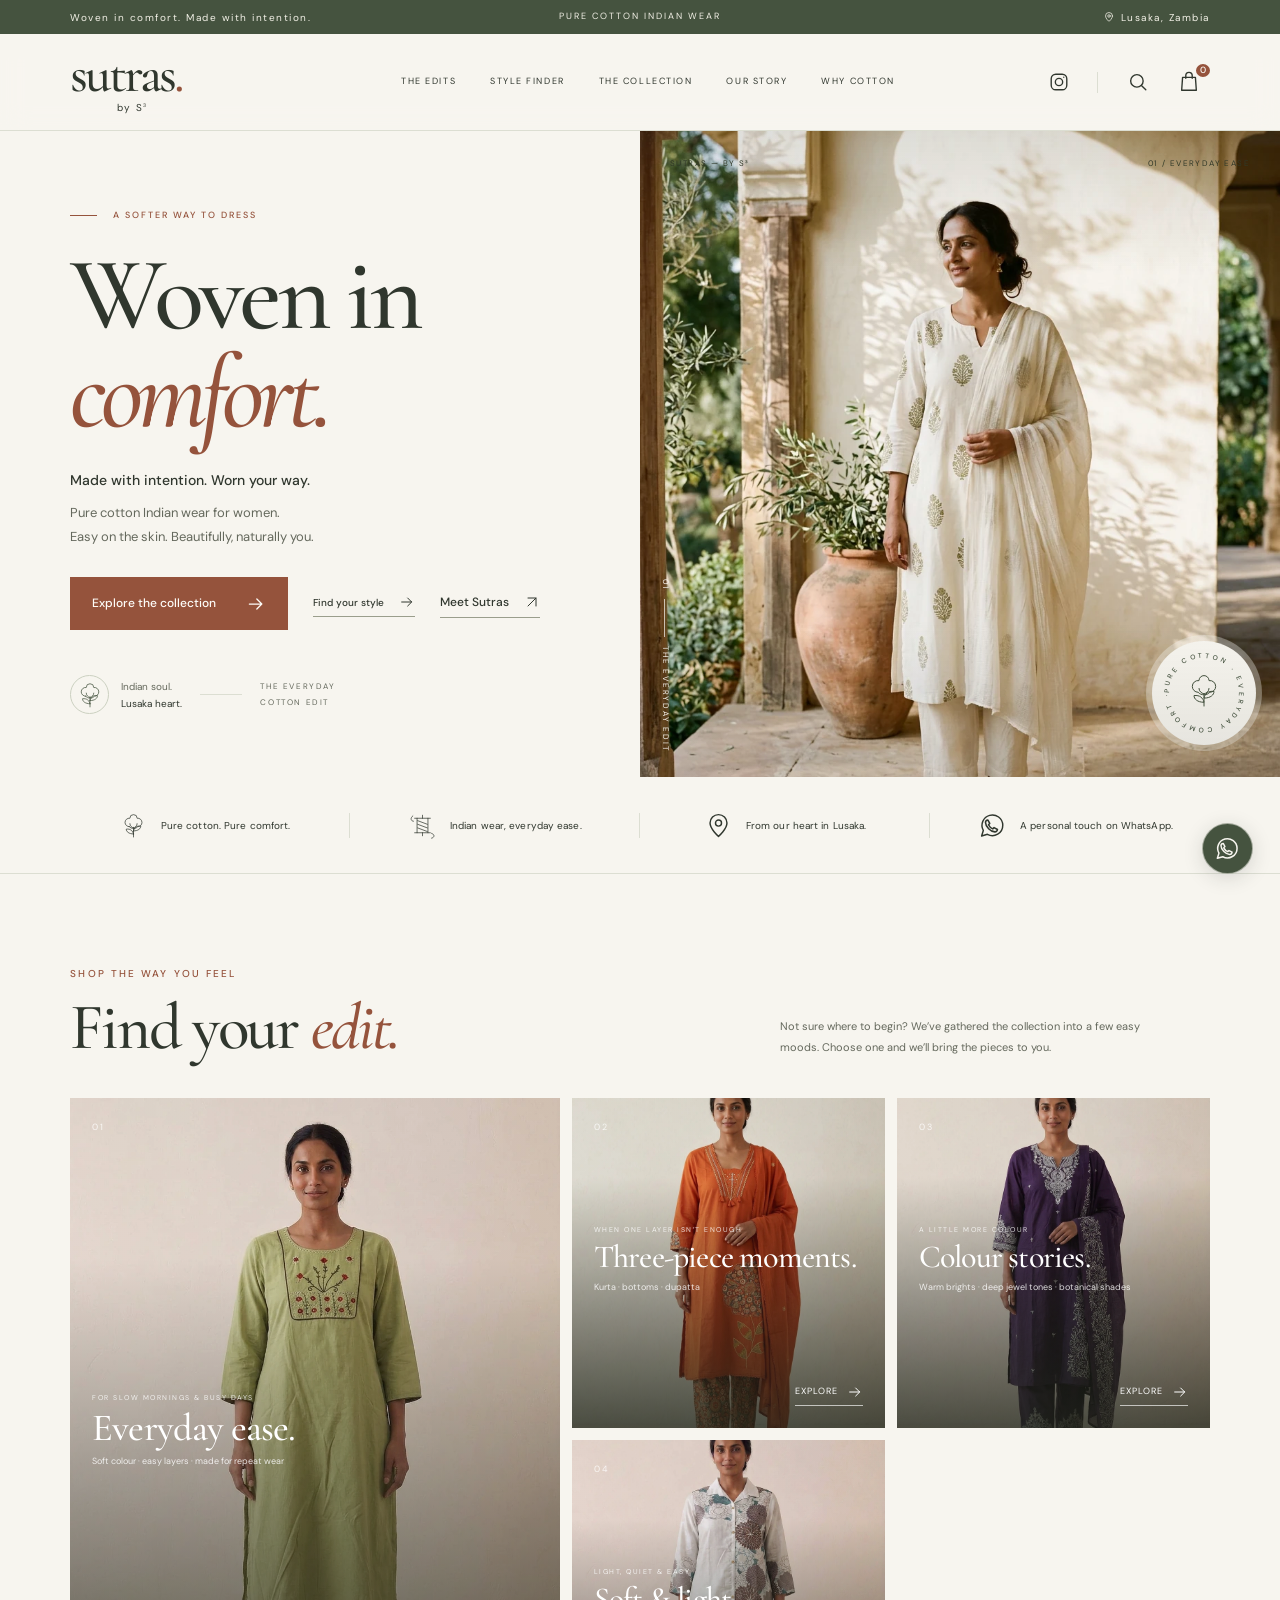
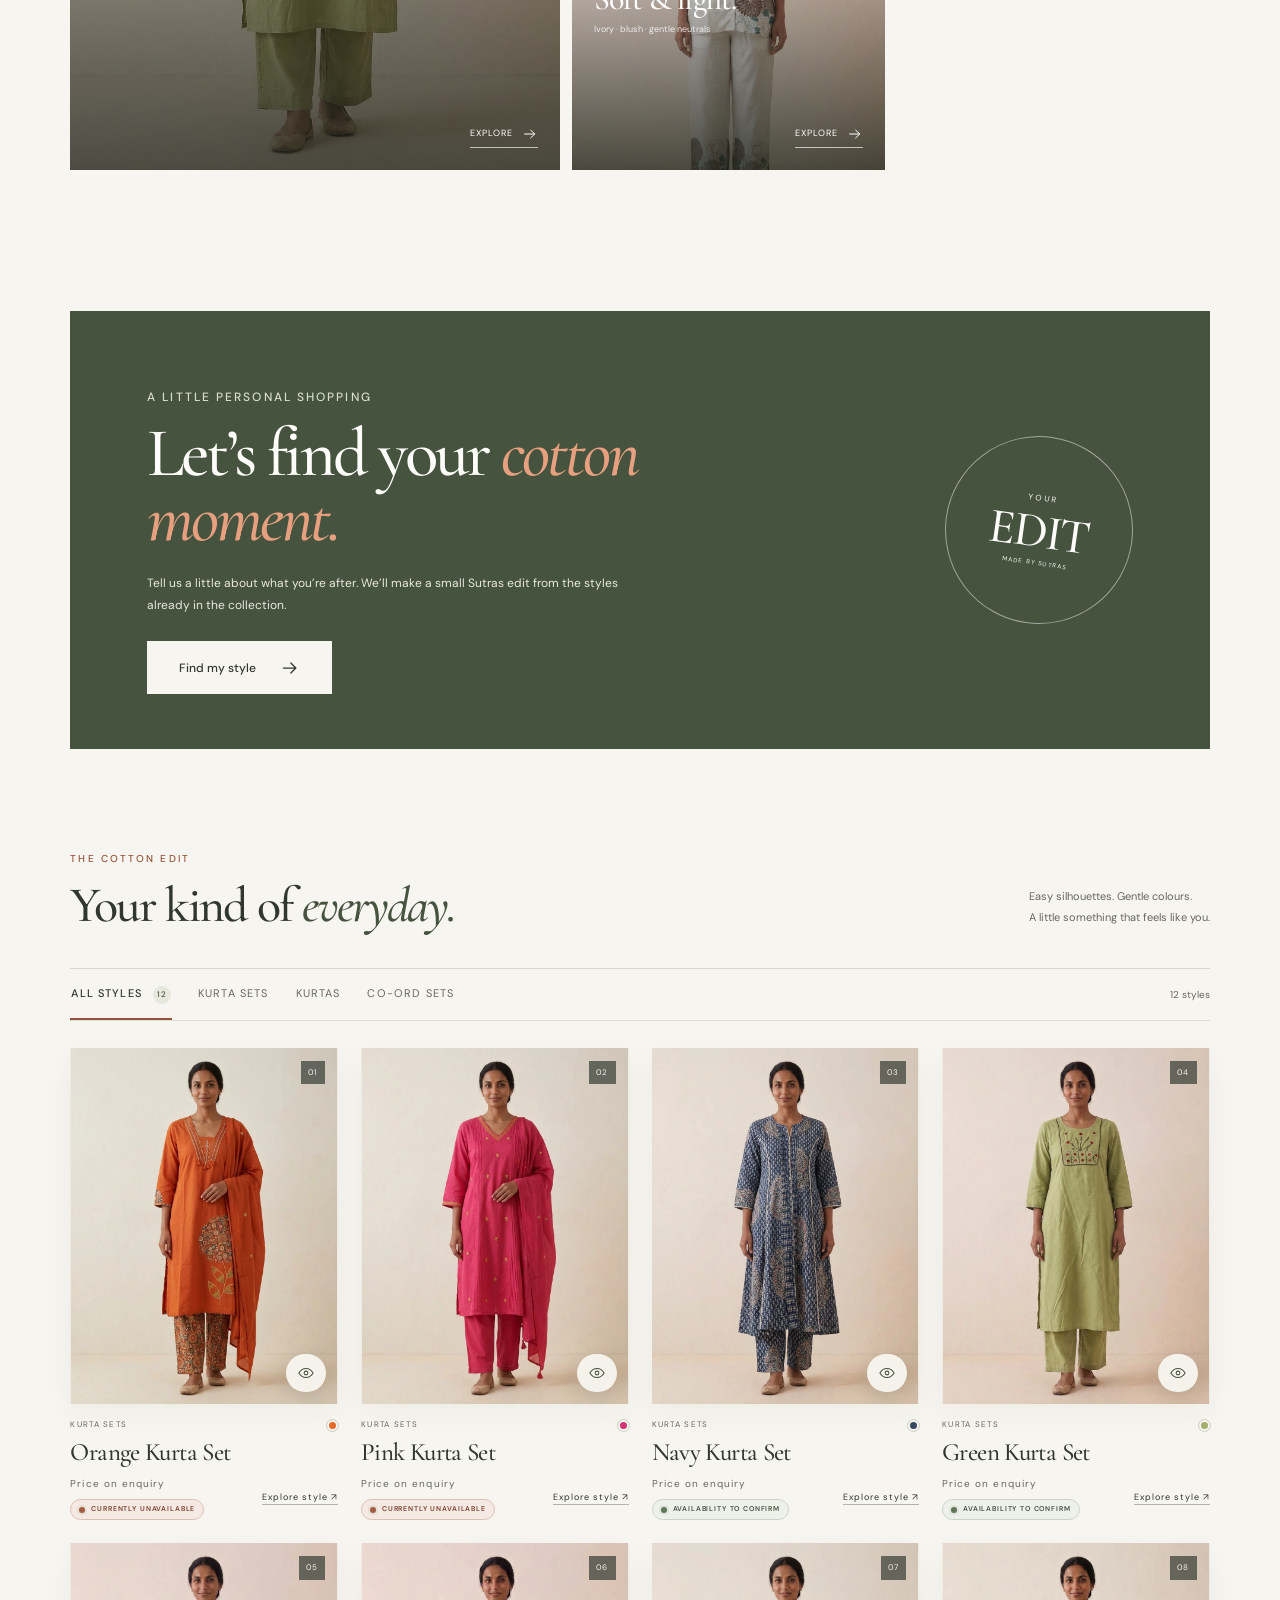
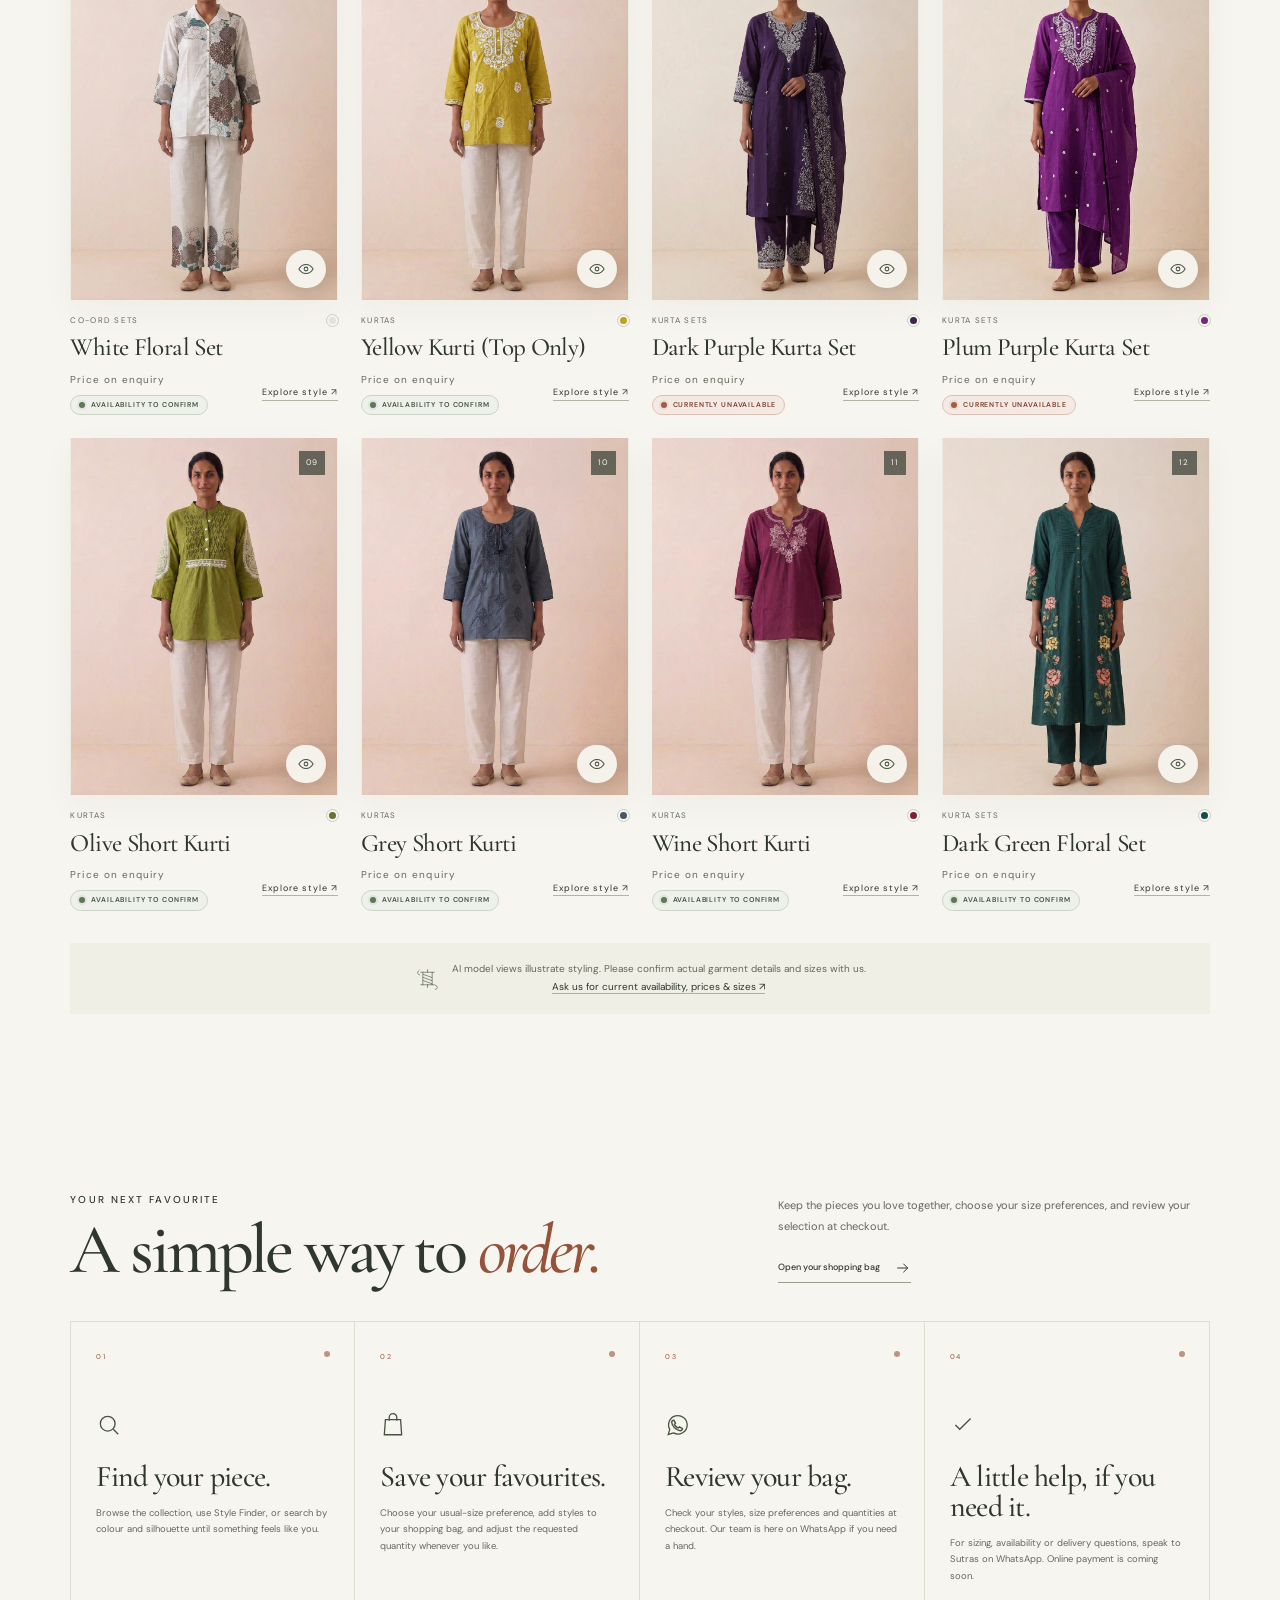
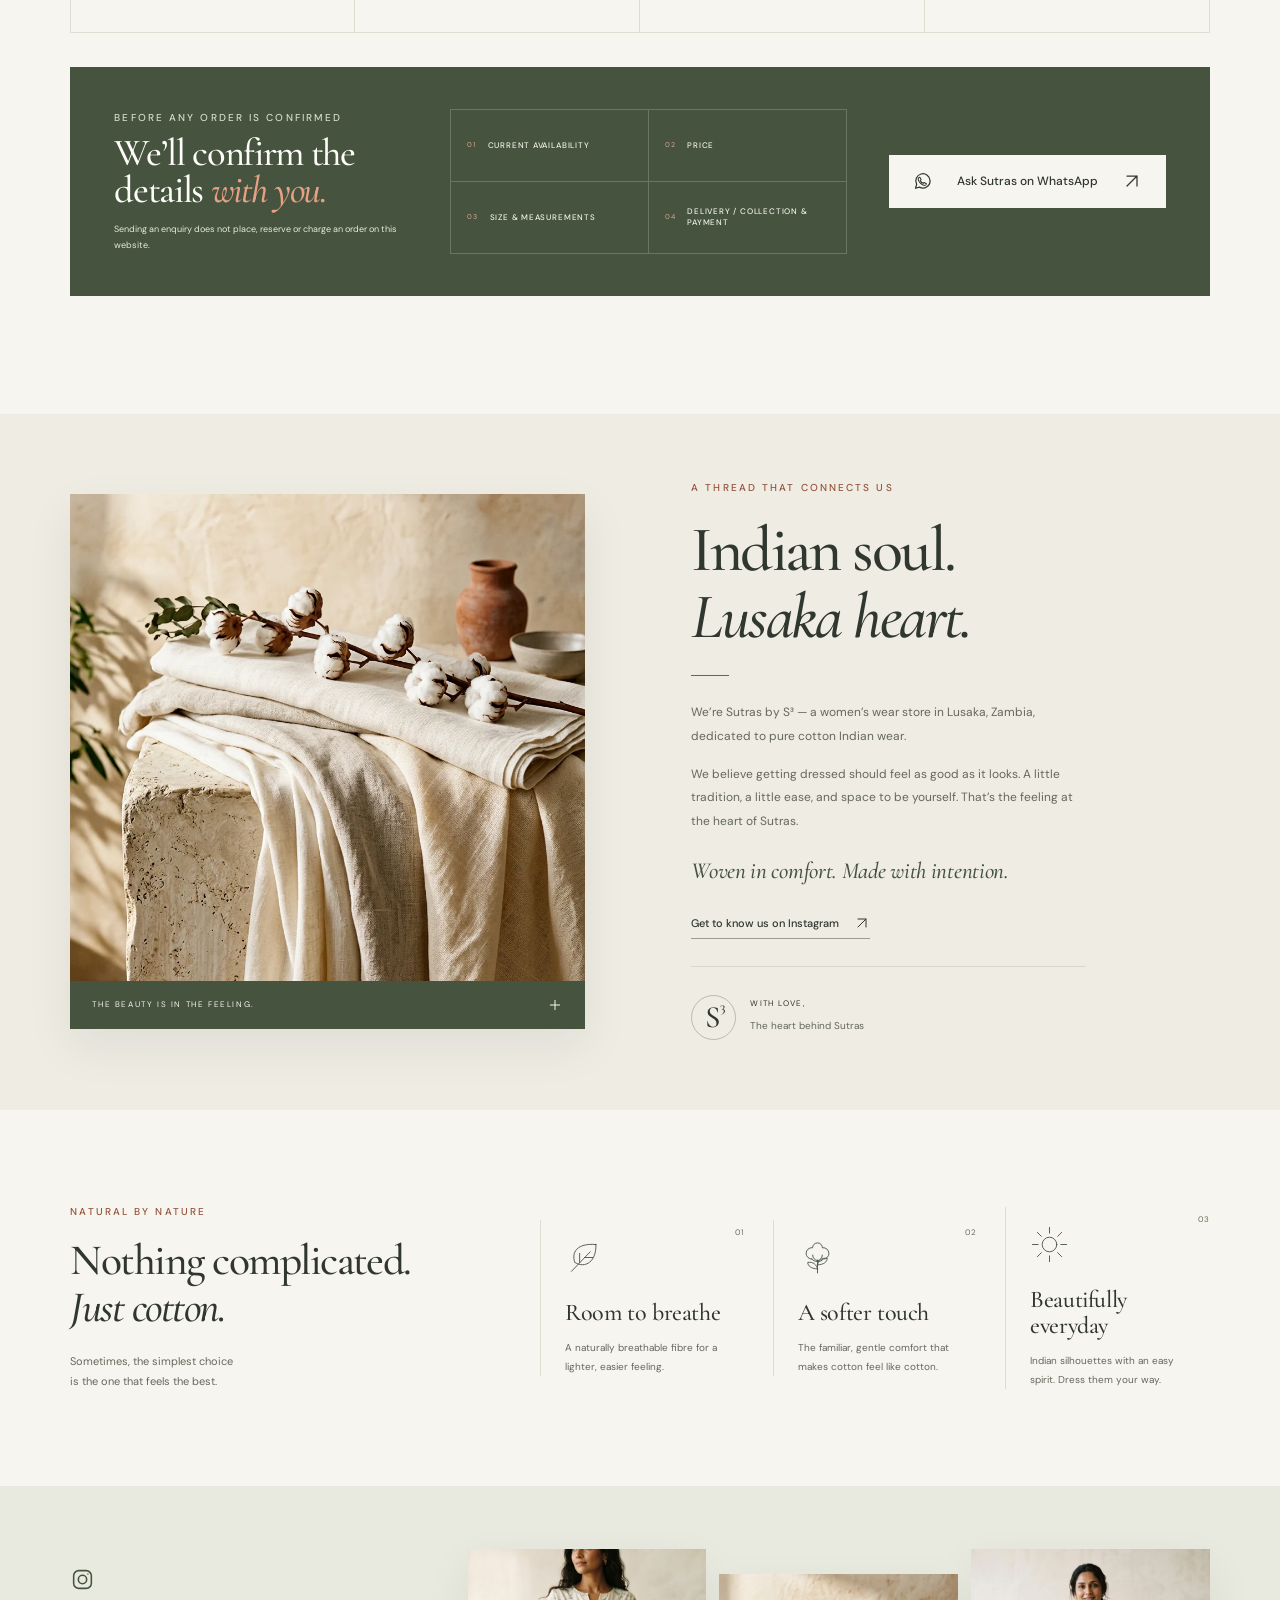
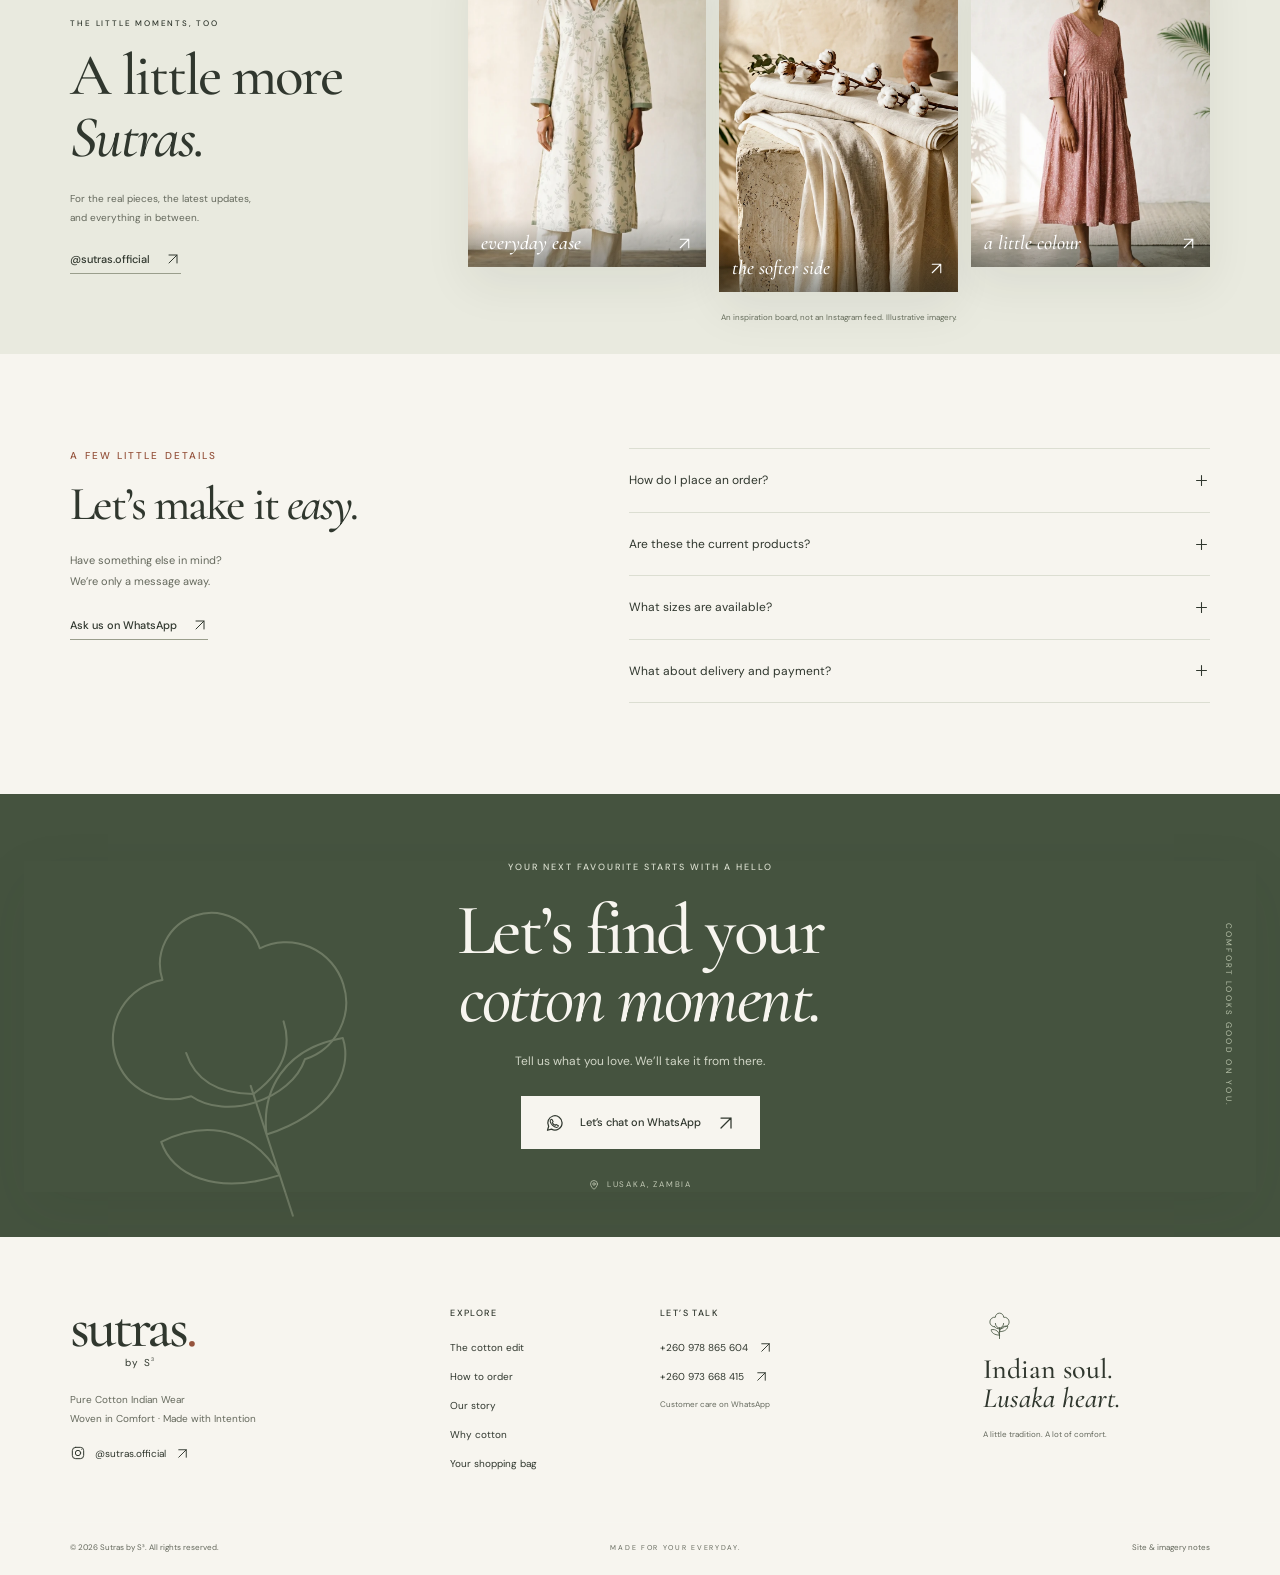
==== commit 58bc573a: "Connect V28 pages to shared inventory" ====
--- a/index.html
+++ b/index.html
@@ -71,9 +71,11 @@
     });
   })();
   </script>
-  <link rel="stylesheet" href="styles.css?v=20260909-v27">
-  <script src="scripts/catalog.js?v=20260909-v27" defer></script>
-  <script src="scripts/app.js?v=20260909-v27" defer></script>
+  <link rel="stylesheet" href="styles.css?v=20260910-v28">
+  <script src="scripts/catalog.js?v=20260910-v28" defer></script>
+  <script src="scripts/supabase-config.js?v=28" defer></script>
+  <script src="scripts/inventory.js?v=28" defer></script>
+  <script src="scripts/app.js?v=20260910-v28" defer></script>
   <script type="application/ld+json">
   {"@context":"https://schema.org","@graph":[{"@type":"ClothingStore","@id":"https://sutras-wear.github.io/Sutras-by-S3/#store","name":"Sutras by S³","description":"Pure cotton Indian wear for women. Woven in comfort. Made with intention.","url":"https://sutras-wear.github.io/Sutras-by-S3/","telephone":"+260978865604","address":{"@type":"PostalAddress","addressLocality":"Lusaka","addressCountry":"ZM"},"contactPoint":[{"@type":"ContactPoint","telephone":"+260978865604","contactType":"customer service"},{"@type":"ContactPoint","telephone":"+260973668415","contactType":"customer service"}],"sameAs":["https://www.instagram.com/sutras.official/"]},{"@type":"WebSite","@id":"https://sutras-wear.github.io/Sutras-by-S3/#website","url":"https://sutras-wear.github.io/Sutras-by-S3/","name":"Sutras by S³","publisher":{"@id":"https://sutras-wear.github.io/Sutras-by-S3/#store"}}]}
   </script>
@@ -412,7 +414,7 @@
     <a class="contact-number" href="https://wa.me/260973668415?text=Hi%20Sutras!%20I%27d%20love%20to%20see%20your%20current%20pure%20cotton%20collection.%20Please%20share%20prices%20and%20available%20sizes." target="_blank" rel="noopener noreferrer"><span><small>WHATSAPP · LINE 02</small>+260 973 668 415</span><svg class="icon" aria-hidden="true"><use href="#i-diagonal"/></svg></a><p class="contact-dialog-location"><svg class="icon" aria-hidden="true"><use href="#i-pin"/></svg> Lusaka, Zambia</p>
   </dialog>
 
-  <dialog class="info-dialog" id="info-dialog" aria-labelledby="info-title"><div class="dialog-top"><h2 id="info-title">A note on this site.</h2><button class="icon-button" type="button" data-close-dialog aria-label="Close site notes"><svg class="icon" aria-hidden="true"><use href="#i-close"/></svg></button></div><h3>Imagery & the collection</h3><p id="imagery-info">AI model views use the actual garment designs from the collection, but the model and photography are AI-generated. Fit, length, drape and small details are approximate. Additional product photographs have been taken out of the galleries while better replacements are prepared. The campaign and moodboard also use illustrative imagery. Please confirm the real garment details before ordering.</p><h3>Orders & payments</h3><p>WhatsApp links open a conversation with Sutras. No payment, order or reservation is completed by this website. Please confirm all product, payment, delivery and return details with the store before purchasing.</p><h3>Your privacy</h3><p>Your shopping bag and optional note are stored only in this browser when local storage is available. There are no analytics, tracking pixels, newsletter forms or payment processors on this site. Clear your bag to remove its saved contents. Messages are passed to WhatsApp only when you follow a WhatsApp link. Instagram, WhatsApp and GitHub Pages operate under their own privacy policies.</p></dialog>
+  <dialog class="info-dialog" id="info-dialog" aria-labelledby="info-title"><div class="dialog-top"><h2 id="info-title">A note on this site.</h2><button class="icon-button" type="button" data-close-dialog aria-label="Close site notes"><svg class="icon" aria-hidden="true"><use href="#i-close"/></svg></button></div><h3>Imagery & the collection</h3><p id="imagery-info">AI model views use the actual garment designs from the collection, but the model and photography are AI-generated. Fit, length, drape and small details are approximate. Additional product photographs have been taken out of the galleries while better replacements are prepared. The campaign and moodboard also use illustrative imagery. Please confirm the real garment details before ordering.</p><h3>Orders & payments</h3><p>WhatsApp links open a conversation with Sutras. No payment, order or reservation is completed by this website. Please confirm all product, payment, delivery and return details with the store before purchasing.</p><h3>Your privacy</h3><p>Your shopping bag and optional note are stored only in this browser when local storage is available. There are no analytics, tracking pixels, newsletter forms or payment processors on this site. Clear your bag to remove its saved contents. Current product prices and availability are retrieved from our inventory service. Your shopping bag and note are not sent to that service. Messages are passed to WhatsApp only when you follow a WhatsApp link. Instagram, WhatsApp, Supabase and GitHub Pages operate under their own privacy policies.</p></dialog>
 
   <dialog class="menu-dialog drawer" id="menu-dialog" aria-labelledby="menu-title"><div class="dialog-top"><h2 id="menu-title">A little exploring.</h2><button class="icon-button" type="button" data-close-dialog aria-label="Close navigation menu"><svg class="icon" aria-hidden="true"><use href="#i-close"/></svg></button></div><nav aria-label="Mobile navigation"><a href="#edits">The edits <svg class="icon" aria-hidden="true"><use href="#i-diagonal"/></svg></a><a href="#style-finder">Style finder <svg class="icon" aria-hidden="true"><use href="#i-diagonal"/></svg></a><a href="#collection">The collection <svg class="icon" aria-hidden="true"><use href="#i-diagonal"/></svg></a><a href="#how-to-order">How to order <svg class="icon" aria-hidden="true"><use href="#i-diagonal"/></svg></a><a href="#story">Our story <svg class="icon" aria-hidden="true"><use href="#i-diagonal"/></svg></a><a href="#cotton">Why cotton <svg class="icon" aria-hidden="true"><use href="#i-diagonal"/></svg></a><a href="#contact">Let’s talk <svg class="icon" aria-hidden="true"><use href="#i-diagonal"/></svg></a></nav><a class="text-link" href="https://www.instagram.com/sutras.official/" target="_blank" rel="noopener noreferrer">@sutras.official <svg class="icon" aria-hidden="true"><use href="#i-instagram"/></svg></a><p class="menu-tagline">Woven in comfort.<br> <em>Made with intention.</em></p></dialog>
 
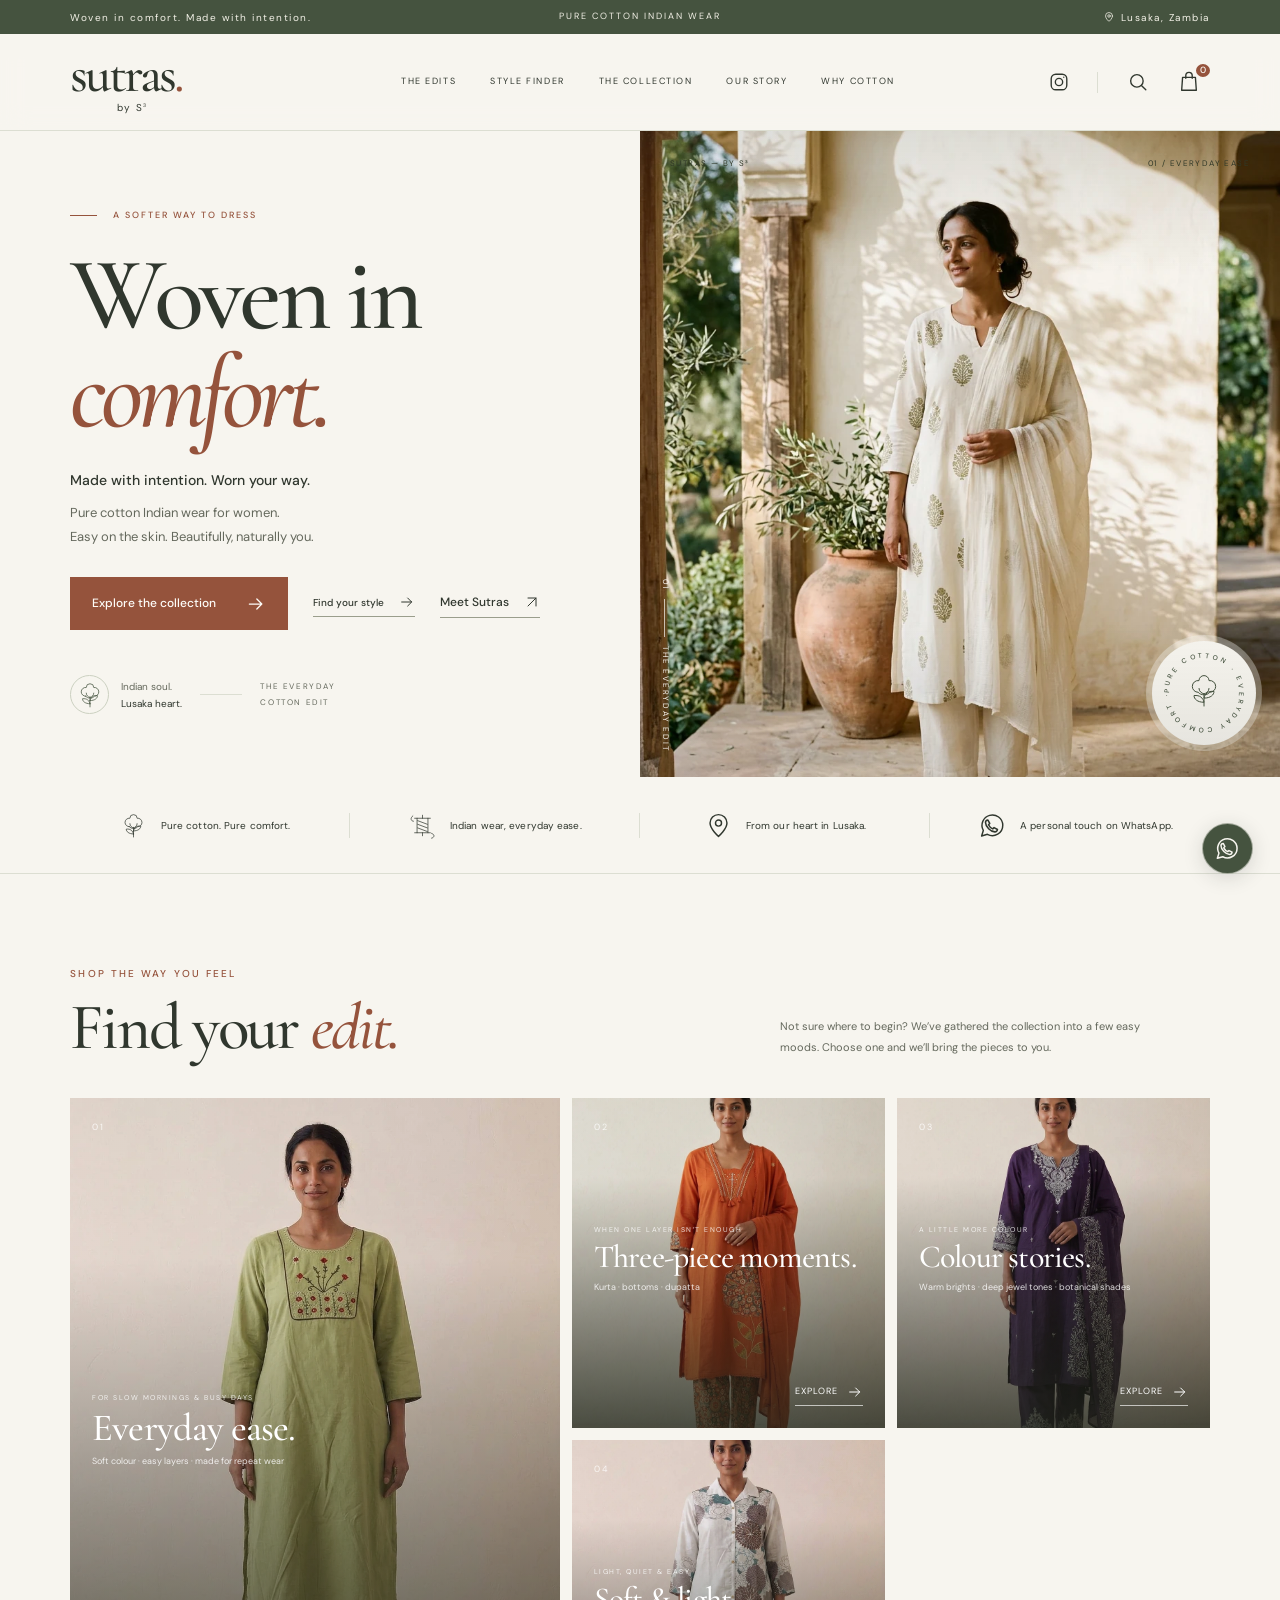
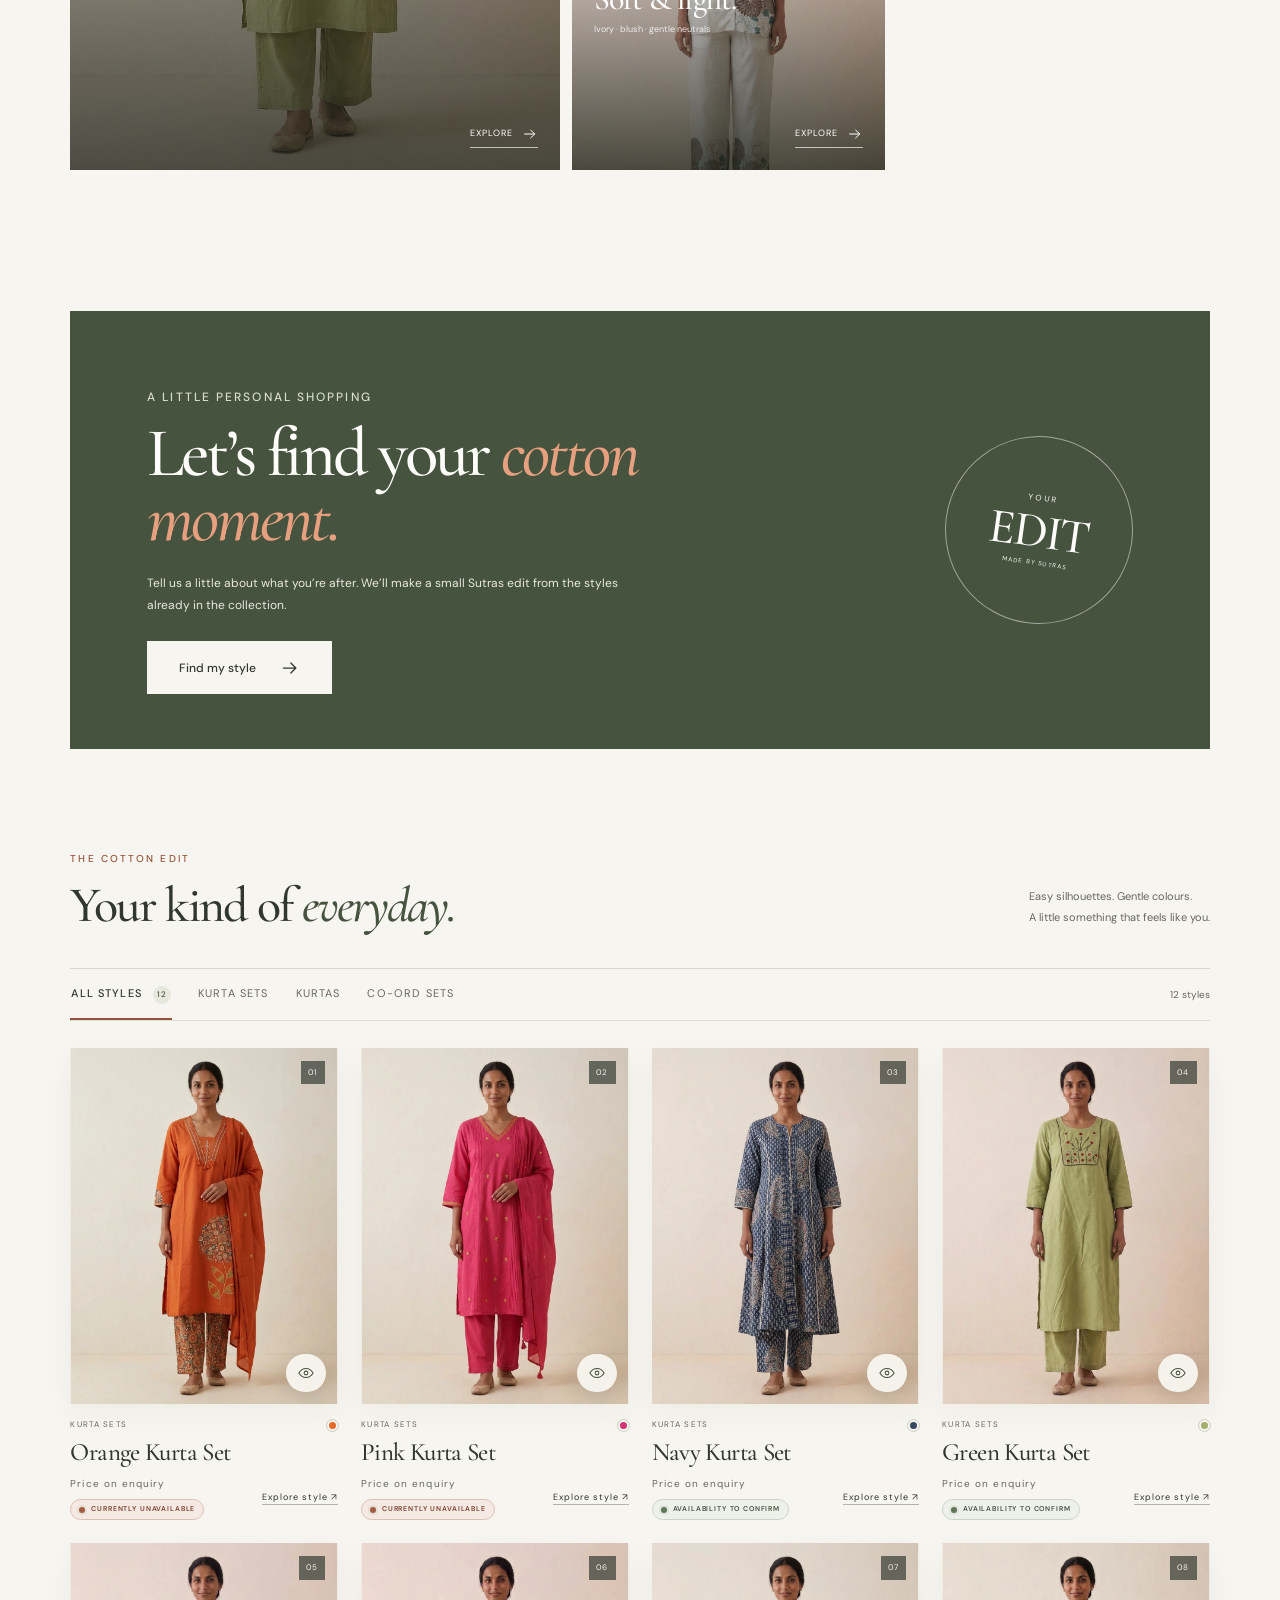
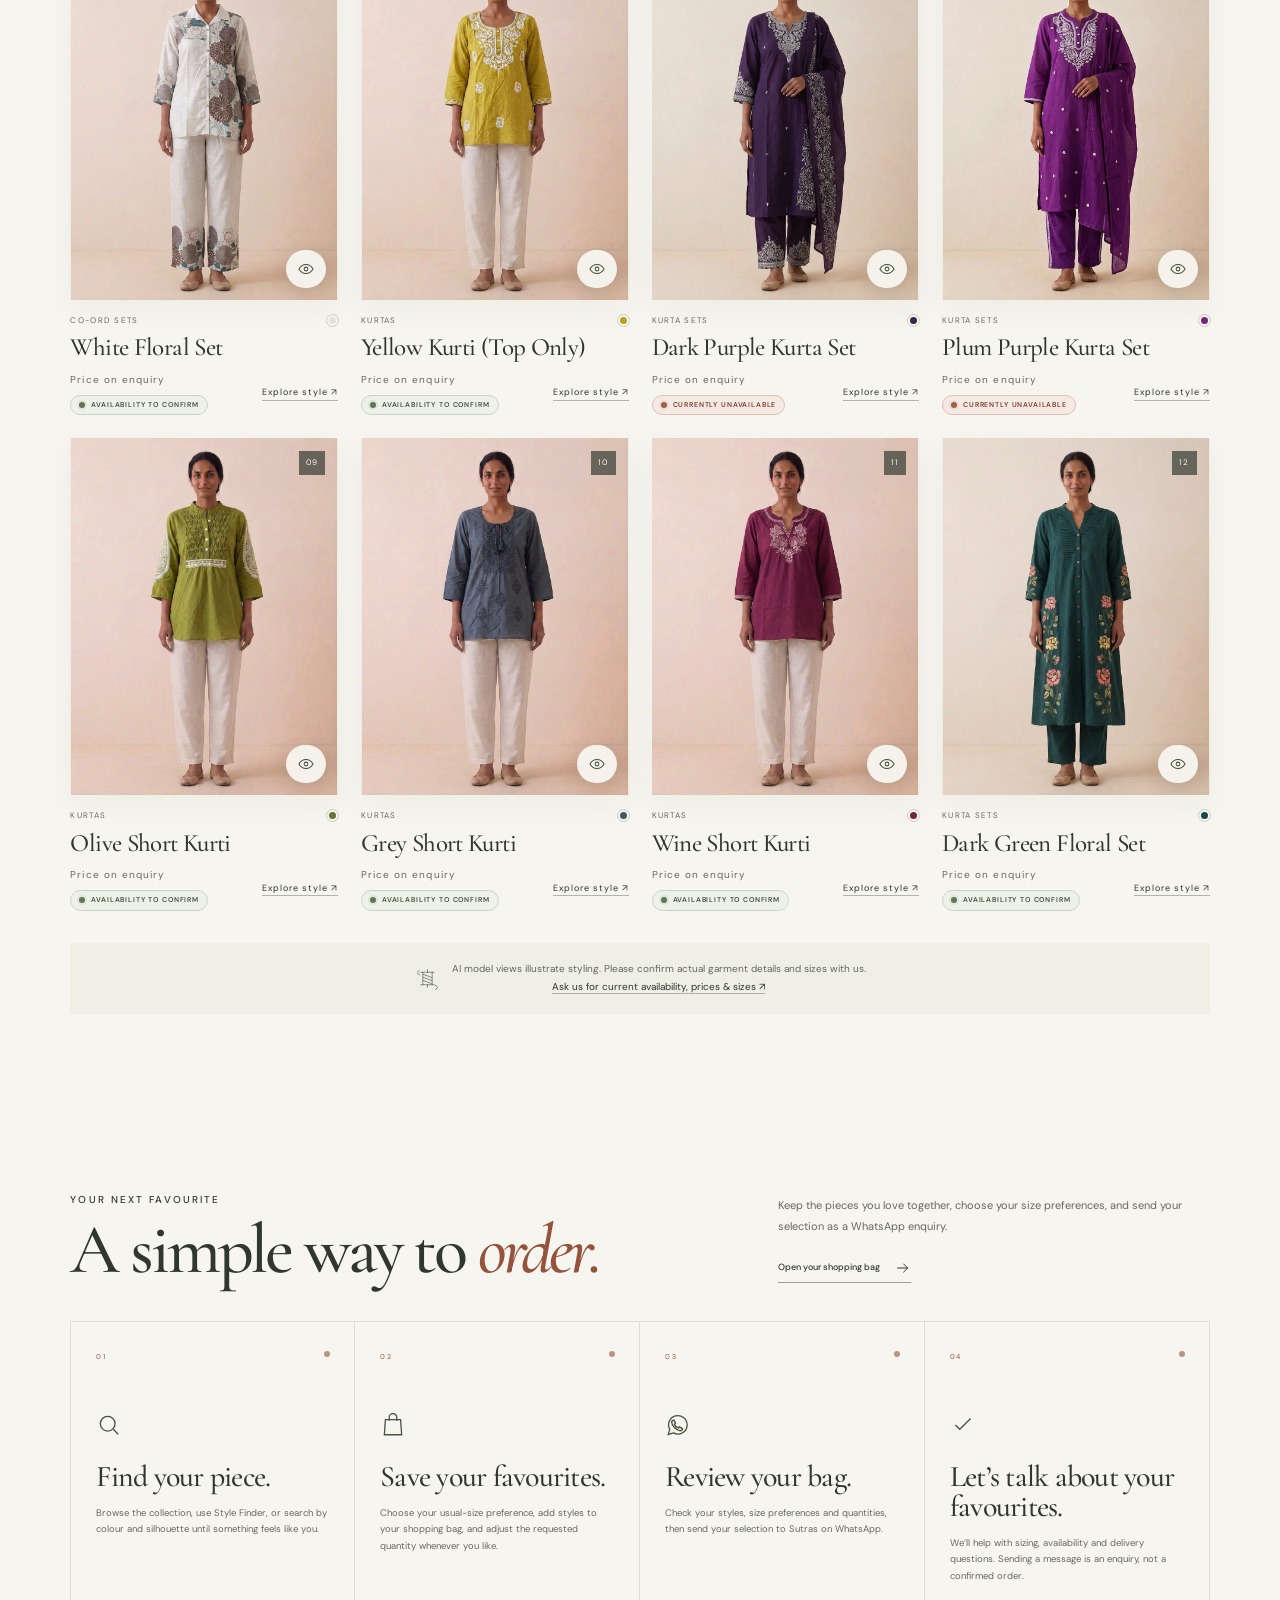
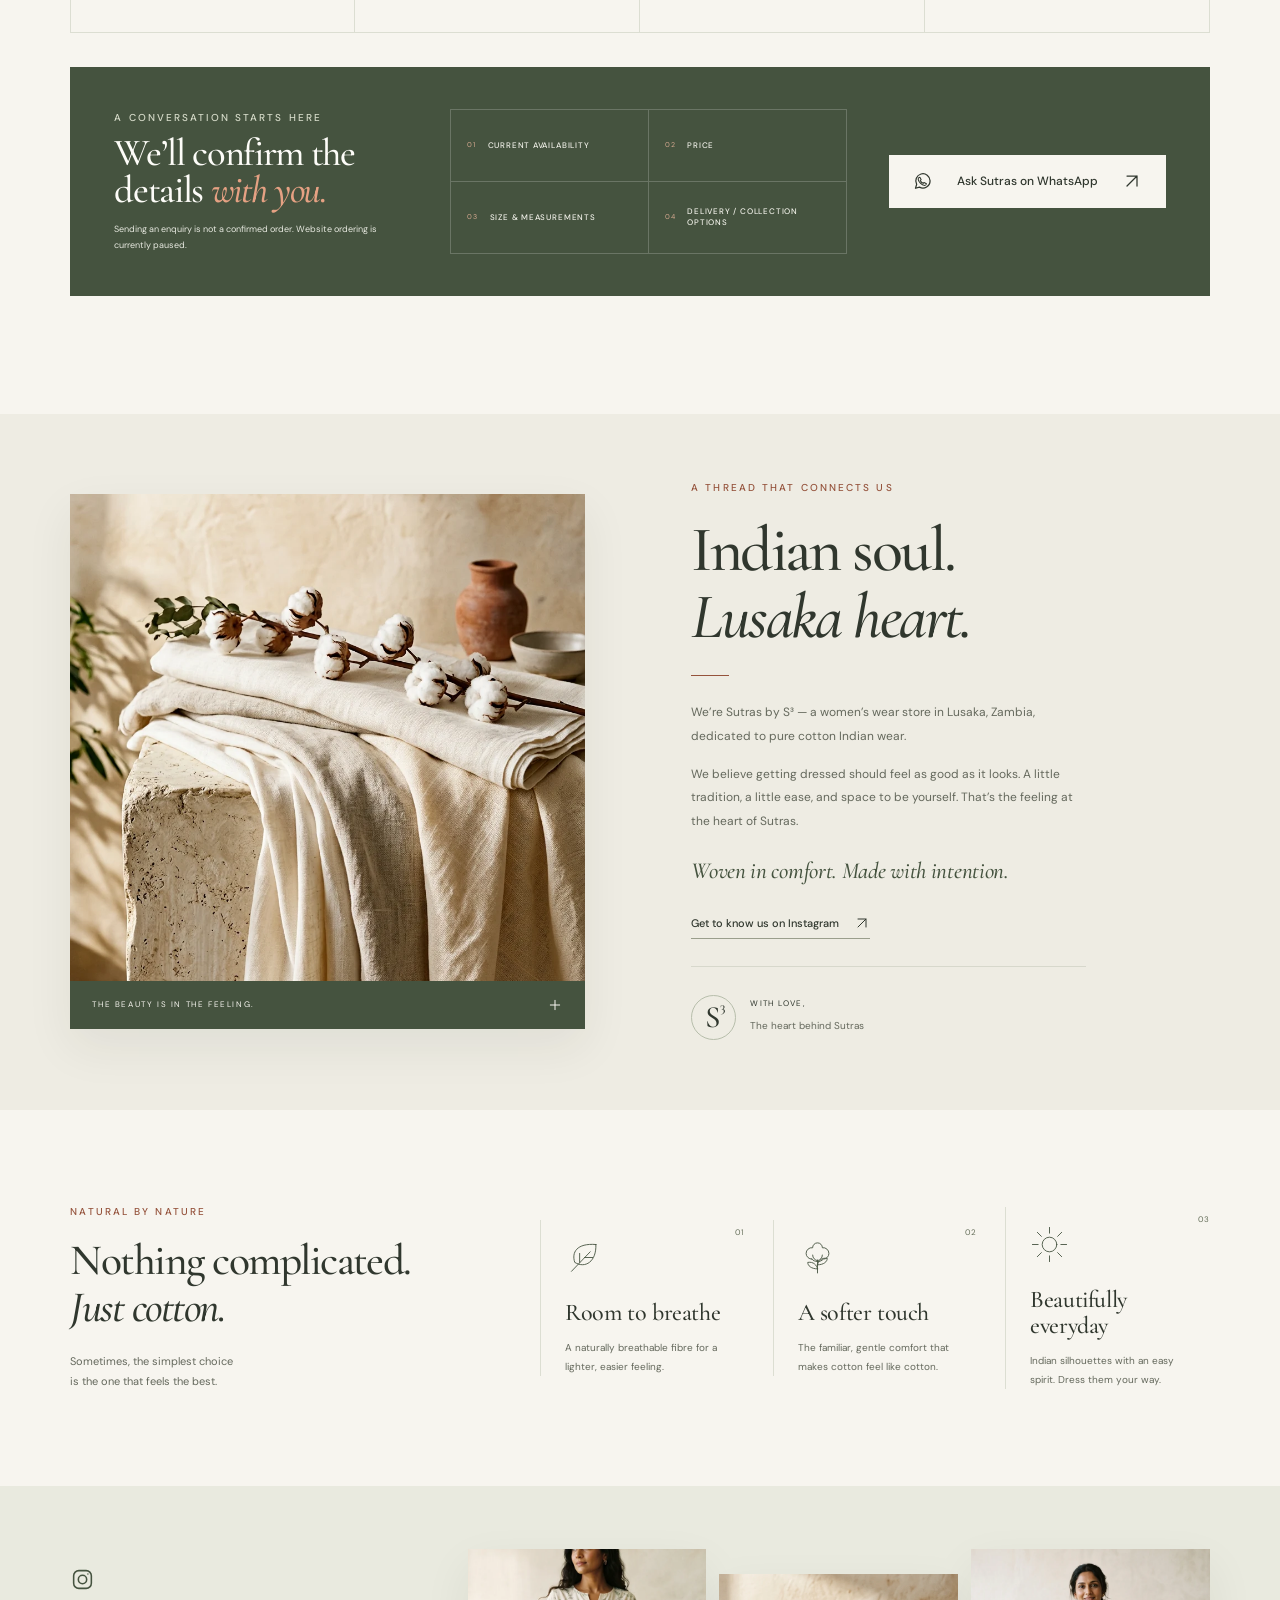
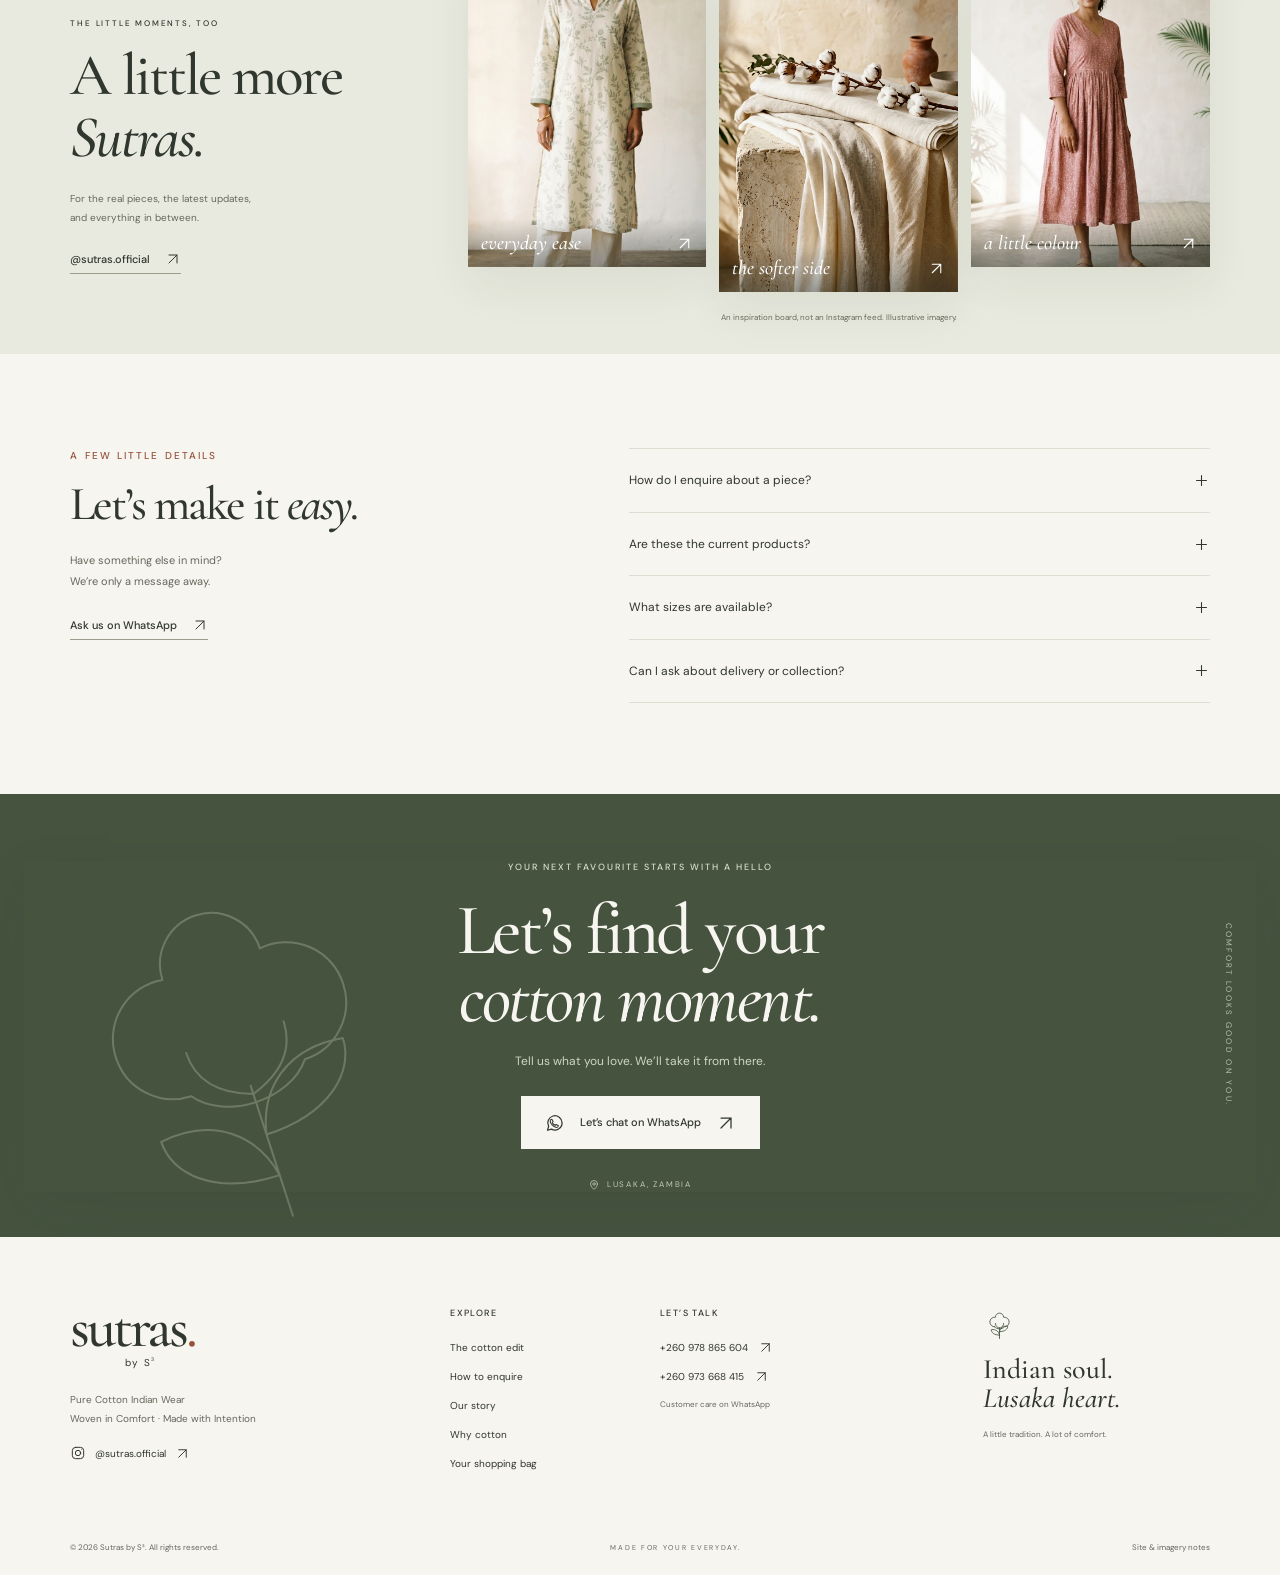
==== commit 77f5c904: "Release V29.1 WhatsApp enquiry mode" ====
--- a/index.html
+++ b/index.html
@@ -71,11 +71,11 @@
     });
   })();
   </script>
-  <link rel="stylesheet" href="styles.css?v=20260910-v28">
-  <script src="scripts/catalog.js?v=20260910-v28" defer></script>
+  <link rel="stylesheet" href="styles.css?v=20260910-v29">
+  <script src="scripts/catalog.js?v=20260910-v29" defer></script>
   <script src="scripts/supabase-config.js?v=28" defer></script>
   <script src="scripts/inventory.js?v=28" defer></script>
-  <script src="scripts/app.js?v=20260910-v28" defer></script>
+  <script src="scripts/app.js?v=20260910-v29" defer></script>
   <script type="application/ld+json">
   {"@context":"https://schema.org","@graph":[{"@type":"ClothingStore","@id":"https://sutras-wear.github.io/Sutras-by-S3/#store","name":"Sutras by S³","description":"Pure cotton Indian wear for women. Woven in comfort. Made with intention.","url":"https://sutras-wear.github.io/Sutras-by-S3/","telephone":"+260978865604","address":{"@type":"PostalAddress","addressLocality":"Lusaka","addressCountry":"ZM"},"contactPoint":[{"@type":"ContactPoint","telephone":"+260978865604","contactType":"customer service"},{"@type":"ContactPoint","telephone":"+260973668415","contactType":"customer service"}],"sameAs":["https://www.instagram.com/sutras.official/"]},{"@type":"WebSite","@id":"https://sutras-wear.github.io/Sutras-by-S3/#website","url":"https://sutras-wear.github.io/Sutras-by-S3/","name":"Sutras by S³","publisher":{"@id":"https://sutras-wear.github.io/Sutras-by-S3/#store"}}]}
   </script>
@@ -236,7 +236,7 @@
           <h2 id="order-journey-title">A simple way to <em>order.</em></h2>
         </div>
         <div class="order-journey-intro">
-          <p>Keep the pieces you love together, choose your size preferences, and review your selection at checkout.</p>
+          <p>Keep the pieces you love together, choose your size preferences, and send your selection as a WhatsApp enquiry.</p>
           <button class="text-link" type="button" data-open-bag>Open your shopping bag <svg class="icon" aria-hidden="true"><use href="#i-arrow"/></svg></button>
         </div>
       </div>
@@ -258,27 +258,27 @@
           <span class="order-step-number">03</span>
           <svg class="order-step-icon" aria-hidden="true"><use href="#i-whatsapp"/></svg>
           <h3>Review your bag.</h3>
-          <p>Check your styles, size preferences and quantities at checkout. Our team is here on WhatsApp if you need a hand.</p>
+          <p>Check your styles, size preferences and quantities, then send your selection to Sutras on WhatsApp.</p>
         </li>
         <li class="order-step">
           <span class="order-step-number">04</span>
           <svg class="order-step-icon" aria-hidden="true"><use href="#i-check"/></svg>
-          <h3>A little help, if you need it.</h3>
-          <p>For sizing, availability or delivery questions, speak to Sutras on WhatsApp. Online payment is coming soon.</p>
+          <h3>Let’s talk about your favourites.</h3>
+          <p>We’ll help with sizing, availability and delivery questions. Sending a message is an enquiry, not a confirmed order.</p>
         </li>
       </ol>
 
-      <aside class="order-confirm-card" aria-label="Details confirmed before an order">
+      <aside class="order-confirm-card" aria-label="Details to discuss with Sutras">
         <div class="order-confirm-copy">
-          <p class="eyebrow">BEFORE ANY ORDER IS CONFIRMED</p>
+          <p class="eyebrow">A CONVERSATION STARTS HERE</p>
           <h3>We’ll confirm the details <em>with you.</em></h3>
-          <p>Sending an enquiry does not place, reserve or charge an order on this website.</p>
+          <p>Sending an enquiry is not a confirmed order. Website ordering is currently paused.</p>
         </div>
         <ul class="order-confirm-list">
           <li><span>01</span><strong>Current availability</strong></li>
           <li><span>02</span><strong>Price</strong></li>
           <li><span>03</span><strong>Size &amp; measurements</strong></li>
-          <li><span>04</span><strong>Delivery / collection &amp; payment</strong></li>
+          <li><span>04</span><strong>Delivery / collection options</strong></li>
         </ul>
         <button class="button button-cream order-confirm-action" type="button" data-open-contact><svg class="icon" aria-hidden="true"><use href="#i-whatsapp"/></svg> Ask Sutras on WhatsApp <svg class="icon" aria-hidden="true"><use href="#i-diagonal"/></svg></button>
       </aside>
@@ -327,10 +327,10 @@
     <section class="faq-section section-wrap" aria-labelledby="faq-title">
       <div class="faq-heading"><p class="eyebrow">A FEW LITTLE DETAILS</p><h2 id="faq-title">Let’s make it <em>easy.</em></h2><p>Have something else in mind?<br> We’re only a message away.</p><button class="text-link" type="button" data-open-contact>Ask us on WhatsApp <svg class="icon" aria-hidden="true"><use href="#i-diagonal"/></svg></button></div>
       <div class="faq-list">
-        <details><summary>How do I place an order?<svg class="icon" aria-hidden="true"><use href="#i-plus"/></svg></summary><div class="faq-answer">Add your favourite pieces to your shopping bag, choose your size preferences, then review them at checkout. Online payment is coming soon; no order is placed or charged here. For help with availability, sizing or ordering, contact Sutras on WhatsApp.</div></details>
-        <details><summary>Are these the current products?<svg class="icon" aria-hidden="true"><use href="#i-plus"/></svg></summary><div class="faq-answer" id="stock-faq-answer">Our product listings are based on photographs supplied by Sutras. Product pages currently show the modelled view only, which illustrates styling rather than exact fit. Please confirm current availability, prices and garment measurements on WhatsApp before ordering.</div></details>
+        <details><summary>How do I enquire about a piece?<svg class="icon" aria-hidden="true"><use href="#i-plus"/></svg></summary><div class="faq-answer">Add your favourite pieces to your shopping bag, choose a size preference and quantity, and select Send Enquiry on WhatsApp. Your selection and optional note will be included in the message. You choose whether to send it in WhatsApp. This is an enquiry, not a confirmed order; website ordering is currently paused.</div></details>
+        <details><summary>Are these the current products?<svg class="icon" aria-hidden="true"><use href="#i-plus"/></svg></summary><div class="faq-answer" id="stock-faq-answer">Our product listings are based on photographs supplied by Sutras. Product pages currently show the modelled view only, which illustrates styling rather than exact fit. Please confirm current availability, prices and garment measurements on WhatsApp with Sutras.</div></details>
         <details><summary>What sizes are available?<svg class="icon" aria-hidden="true"><use href="#i-plus"/></svg></summary><div class="faq-answer">Please ask us about sizing for the piece you love. You can include your usual size in a WhatsApp enquiry, but we’ll need to confirm the fit, measurements and available sizes for each actual garment.</div></details>
-        <details><summary>What about delivery and payment?<svg class="icon" aria-hidden="true"><use href="#i-plus"/></svg></summary><div class="faq-answer">We’re based in Lusaka, Zambia. Contact us to confirm delivery or collection options, delivery fees, timing and accepted payment methods before ordering. This website doesn’t take payments or automatically confirm orders.</div></details>
+        <details><summary>Can I ask about delivery or collection?<svg class="icon" aria-hidden="true"><use href="#i-plus"/></svg></summary><div class="faq-answer">We’re based in Lusaka, Zambia. Include your delivery or collection questions in your enquiry and we’ll discuss the options with you. Sending a message does not confirm a purchase. This website does not take payments.</div></details>
       </div>
     </section>
 
@@ -344,7 +344,7 @@
   <footer class="site-footer">
     <div class="section-wrap footer-main">
       <div class="footer-brand"><a class="wordmark" href="#top" aria-label="Sutras by S cubed, back to top">sutras<span class="wordmark-dot">.</span><span class="wordmark-by">by S<sup>3</sup></span></a><p>Pure Cotton Indian Wear<br> Woven in Comfort · Made with Intention</p><a class="footer-social" href="https://www.instagram.com/sutras.official/" target="_blank" rel="noopener noreferrer"><svg class="icon" aria-hidden="true"><use href="#i-instagram"/></svg><span>@sutras.official</span><svg class="icon small-icon" aria-hidden="true"><use href="#i-diagonal"/></svg></a></div>
-      <div class="footer-column"><h3>EXPLORE</h3><a href="#collection">The cotton edit</a><a href="#how-to-order">How to order</a><a href="#story">Our story</a><a href="#cotton">Why cotton</a><button type="button" data-open-bag>Your shopping bag</button></div>
+      <div class="footer-column"><h3>EXPLORE</h3><a href="#collection">The cotton edit</a><a href="#how-to-order">How to enquire</a><a href="#story">Our story</a><a href="#cotton">Why cotton</a><button type="button" data-open-bag>Your shopping bag</button></div>
       <div class="footer-column"><h3>LET’S TALK</h3><a href="https://wa.me/260978865604?text=Hi%20Sutras!%20I%27d%20love%20to%20see%20your%20current%20pure%20cotton%20collection." target="_blank" rel="noopener noreferrer">+260 978 865 604 <svg class="icon small-icon" aria-hidden="true"><use href="#i-diagonal"/></svg></a><a href="https://wa.me/260973668415?text=Hi%20Sutras!%20I%27d%20love%20to%20see%20your%20current%20pure%20cotton%20collection." target="_blank" rel="noopener noreferrer">+260 973 668 415 <svg class="icon small-icon" aria-hidden="true"><use href="#i-diagonal"/></svg></a><span class="footer-muted">Customer care on WhatsApp</span></div>
       <div class="footer-note"><svg class="promise-icon" aria-hidden="true"><use href="#i-cotton"/></svg><p>Indian soul.<br> <em>Lusaka heart.</em></p><span>A little tradition. A lot of comfort.</span></div>
     </div>
@@ -385,38 +385,38 @@
   <dialog class="bag-dialog drawer" id="bag-dialog" aria-labelledby="bag-title">
     <div class="dialog-top"><div><p class="eyebrow">YOUR EVERYDAY EDIT</p><h2 id="bag-title">Your shopping <em>bag.</em></h2></div><button class="icon-button" type="button" data-close-dialog aria-label="Close shopping bag"><svg class="icon" aria-hidden="true"><use href="#i-close"/></svg></button></div>
     <div class="bag-topline"><span id="bag-unit-count">0 items</span><span id="bag-selection-count">0 styles</span><button type="button" class="bag-continue" data-browse-styles>Continue browsing <svg class="icon" aria-hidden="true"><use href="#i-arrow"/></svg></button></div>
-    <p class="bag-intro">Adjust your size preference or quantity, then continue to checkout when every piece is ready. Need help first? WhatsApp is still right here.</p>
+    <p class="bag-intro">Adjust your size preference or quantity, add a note, then send an enquiry on WhatsApp. Your message is not a confirmed order.</p>
     <div id="bag-items" class="bag-items" aria-live="polite"></div>
     <div id="bag-footer" class="bag-footer" hidden>
       <label class="field-label" for="order-note">Anything you’d like us to know? <span>(optional)</span></label><textarea id="order-note" rows="3" maxlength="500" placeholder="Your preferred fit, occasion, delivery note, or a question…"></textarea>
       <div class="enquiry-summary"><span id="bag-summary">Your selection</span><strong id="bag-checkout-total">Prices to be confirmed</strong></div>
       <div class="bag-checkout-panel">
         <p class="bag-checkout-mode"><span class="bag-checkout-dot" aria-hidden="true"></span>YOUR SELECTION</p>
-        <a class="button button-green full-width bag-checkout-button is-disabled" id="bag-checkout" aria-disabled="true">Proceed to checkout <svg class="icon" aria-hidden="true"><use href="#i-arrow"/></svg></a>
-        <p class="bag-checkout-status" id="bag-checkout-status" role="status" aria-live="polite">Review your selection at checkout. Online payment is coming soon.</p>
+        <a class="button button-green full-width bag-checkout-button is-disabled" id="bag-checkout" target="_blank" rel="noopener noreferrer" aria-disabled="true">Send Enquiry on WhatsApp <svg class="icon" aria-hidden="true"><use href="#i-arrow"/></svg></a>
+        <p class="bag-checkout-status" id="bag-checkout-status" role="status" aria-live="polite">An enquiry, not a confirmed order. We’ll confirm prices, sizes and availability with you.</p>
       </div>
       <div class="bag-desktop-actions">
-        <a class="bag-help-line" id="bag-whatsapp" href="https://wa.me/260978865604" target="_blank" rel="noopener noreferrer"><svg class="icon" aria-hidden="true"><use href="#i-whatsapp"/></svg><span><strong>Need help before ordering?</strong><small>Ask us on WhatsApp</small></span><svg class="icon" aria-hidden="true"><use href="#i-diagonal"/></svg></a>
+        <a class="bag-help-line" id="bag-whatsapp" href="https://wa.me/260978865604" target="_blank" rel="noopener noreferrer"><svg class="icon" aria-hidden="true"><use href="#i-whatsapp"/></svg><span><strong>Prefer to ask a question?</strong><small>Ask us on WhatsApp</small></span><svg class="icon" aria-hidden="true"><use href="#i-diagonal"/></svg></a>
         <a class="alternate-line" id="bag-whatsapp-alt" href="https://wa.me/260973668415" target="_blank" rel="noopener noreferrer">Second WhatsApp line: +260 973 668 415 ↗</a>
       </div>
-      <a class="bag-mobile-help" id="bag-whatsapp-mobile" href="https://wa.me/260978865604" target="_blank" rel="noopener noreferrer"><svg class="icon" aria-hidden="true"><use href="#i-whatsapp"/></svg> Need help? Ask on WhatsApp <svg class="icon" aria-hidden="true"><use href="#i-diagonal"/></svg></a>
-      <p class="bag-disclaimer">Online payment is coming soon. No order is placed or charged here. Need help with a piece? Ask us on WhatsApp.</p>
+      <a class="bag-mobile-help" id="bag-whatsapp-mobile" href="https://wa.me/260973668415" target="_blank" rel="noopener noreferrer"><svg class="icon" aria-hidden="true"><use href="#i-whatsapp"/></svg> Second WhatsApp line: +260 973 668 415 <svg class="icon" aria-hidden="true"><use href="#i-diagonal"/></svg></a>
+      <p class="bag-disclaimer">Your shopping bag saves your favourites. Sending an enquiry is not a confirmed order. Website ordering is currently paused.</p>
     </div>
     <div id="bag-sticky-action" class="bag-sticky-action" hidden>
-      <div><strong id="bag-sticky-summary">Ready when you are.</strong><span id="bag-sticky-subline">Checkout unlocks when this selection is ready.</span></div>
-      <a class="button button-green is-disabled" id="bag-checkout-mobile" aria-disabled="true">Checkout <svg class="icon" aria-hidden="true"><use href="#i-arrow"/></svg></a>
+      <div><strong id="bag-sticky-summary">Ready when you are.</strong><span id="bag-sticky-subline">An enquiry, not a confirmed order.</span></div>
+      <a class="button button-green is-disabled" id="bag-checkout-mobile" target="_blank" rel="noopener noreferrer" aria-disabled="true">Send Enquiry on WhatsApp <svg class="icon" aria-hidden="true"><use href="#i-arrow"/></svg></a>
     </div>
   </dialog>
 
   <dialog class="contact-dialog" id="contact-dialog" aria-labelledby="contact-dialog-title">
-    <button class="icon-button corner-close" type="button" data-close-dialog aria-label="Close contact options"><svg class="icon" aria-hidden="true"><use href="#i-close"/></svg></button><svg class="contact-dialog-icon" aria-hidden="true"><use href="#i-whatsapp"/></svg><p class="eyebrow">LET’S FIND SOMETHING YOU LOVE</p><h2 id="contact-dialog-title">Hello, from <em>Sutras.</em></h2><p>For current pieces, prices, sizing and order details, reach us on either WhatsApp number.</p>
+    <button class="icon-button corner-close" type="button" data-close-dialog aria-label="Close contact options"><svg class="icon" aria-hidden="true"><use href="#i-close"/></svg></button><svg class="contact-dialog-icon" aria-hidden="true"><use href="#i-whatsapp"/></svg><p class="eyebrow">LET’S FIND SOMETHING YOU LOVE</p><h2 id="contact-dialog-title">Hello, from <em>Sutras.</em></h2><p>For current pieces, prices, sizing and enquiry details, reach us on either WhatsApp number.</p>
     <a class="contact-number" href="https://wa.me/260978865604?text=Hi%20Sutras!%20I%27d%20love%20to%20see%20your%20current%20pure%20cotton%20collection.%20Please%20share%20prices%20and%20available%20sizes." target="_blank" rel="noopener noreferrer"><span><small>WHATSAPP · LINE 01</small>+260 978 865 604</span><svg class="icon" aria-hidden="true"><use href="#i-diagonal"/></svg></a>
     <a class="contact-number" href="https://wa.me/260973668415?text=Hi%20Sutras!%20I%27d%20love%20to%20see%20your%20current%20pure%20cotton%20collection.%20Please%20share%20prices%20and%20available%20sizes." target="_blank" rel="noopener noreferrer"><span><small>WHATSAPP · LINE 02</small>+260 973 668 415</span><svg class="icon" aria-hidden="true"><use href="#i-diagonal"/></svg></a><p class="contact-dialog-location"><svg class="icon" aria-hidden="true"><use href="#i-pin"/></svg> Lusaka, Zambia</p>
   </dialog>
 
-  <dialog class="info-dialog" id="info-dialog" aria-labelledby="info-title"><div class="dialog-top"><h2 id="info-title">A note on this site.</h2><button class="icon-button" type="button" data-close-dialog aria-label="Close site notes"><svg class="icon" aria-hidden="true"><use href="#i-close"/></svg></button></div><h3>Imagery & the collection</h3><p id="imagery-info">AI model views use the actual garment designs from the collection, but the model and photography are AI-generated. Fit, length, drape and small details are approximate. Additional product photographs have been taken out of the galleries while better replacements are prepared. The campaign and moodboard also use illustrative imagery. Please confirm the real garment details before ordering.</p><h3>Orders & payments</h3><p>WhatsApp links open a conversation with Sutras. No payment, order or reservation is completed by this website. Please confirm all product, payment, delivery and return details with the store before purchasing.</p><h3>Your privacy</h3><p>Your shopping bag and optional note are stored only in this browser when local storage is available. There are no analytics, tracking pixels, newsletter forms or payment processors on this site. Clear your bag to remove its saved contents. Current product prices and availability are retrieved from our inventory service. Your shopping bag and note are not sent to that service. Messages are passed to WhatsApp only when you follow a WhatsApp link. Instagram, WhatsApp, Supabase and GitHub Pages operate under their own privacy policies.</p></dialog>
-
-  <dialog class="menu-dialog drawer" id="menu-dialog" aria-labelledby="menu-title"><div class="dialog-top"><h2 id="menu-title">A little exploring.</h2><button class="icon-button" type="button" data-close-dialog aria-label="Close navigation menu"><svg class="icon" aria-hidden="true"><use href="#i-close"/></svg></button></div><nav aria-label="Mobile navigation"><a href="#edits">The edits <svg class="icon" aria-hidden="true"><use href="#i-diagonal"/></svg></a><a href="#style-finder">Style finder <svg class="icon" aria-hidden="true"><use href="#i-diagonal"/></svg></a><a href="#collection">The collection <svg class="icon" aria-hidden="true"><use href="#i-diagonal"/></svg></a><a href="#how-to-order">How to order <svg class="icon" aria-hidden="true"><use href="#i-diagonal"/></svg></a><a href="#story">Our story <svg class="icon" aria-hidden="true"><use href="#i-diagonal"/></svg></a><a href="#cotton">Why cotton <svg class="icon" aria-hidden="true"><use href="#i-diagonal"/></svg></a><a href="#contact">Let’s talk <svg class="icon" aria-hidden="true"><use href="#i-diagonal"/></svg></a></nav><a class="text-link" href="https://www.instagram.com/sutras.official/" target="_blank" rel="noopener noreferrer">@sutras.official <svg class="icon" aria-hidden="true"><use href="#i-instagram"/></svg></a><p class="menu-tagline">Woven in comfort.<br> <em>Made with intention.</em></p></dialog>
+  <dialog class="info-dialog" id="info-dialog" aria-labelledby="info-title"><div class="dialog-top"><h2 id="info-title">A note on this site.</h2><button class="icon-button" type="button" data-close-dialog aria-label="Close site notes"><svg class="icon" aria-hidden="true"><use href="#i-close"/></svg></button></div><h3>Imagery & the collection</h3><p id="imagery-info">AI model views use the actual garment designs from the collection, but the model and photography are AI-generated. Fit, length, drape and small details are approximate. Additional product photographs have been taken out of the galleries while better replacements are prepared. The campaign and moodboard also use illustrative imagery. Please confirm the real garment details with Sutras.</p><h3>WhatsApp enquiries</h3><p>Website ordering is currently paused. WhatsApp links prepare a message for you to review and send. An enquiry is not a confirmed order, and this website does not take payments.</p><h3>Your privacy</h3><p>Your shopping bag and optional note are stored only in this browser when local storage is available. There are no analytics, tracking pixels, newsletter forms or payment processors on this site. Clear your bag to remove its saved contents. Current product prices and availability are retrieved from our inventory service. Browsing does not send your bag or note to that service. Messages are passed to WhatsApp only when you follow a WhatsApp link. Instagram, WhatsApp, Supabase and GitHub Pages operate under their own privacy policies.</p></dialog>
+
+  <dialog class="menu-dialog drawer" id="menu-dialog" aria-labelledby="menu-title"><div class="dialog-top"><h2 id="menu-title">A little exploring.</h2><button class="icon-button" type="button" data-close-dialog aria-label="Close navigation menu"><svg class="icon" aria-hidden="true"><use href="#i-close"/></svg></button></div><nav aria-label="Mobile navigation"><a href="#edits">The edits <svg class="icon" aria-hidden="true"><use href="#i-diagonal"/></svg></a><a href="#style-finder">Style finder <svg class="icon" aria-hidden="true"><use href="#i-diagonal"/></svg></a><a href="#collection">The collection <svg class="icon" aria-hidden="true"><use href="#i-diagonal"/></svg></a><a href="#how-to-order">How to enquire <svg class="icon" aria-hidden="true"><use href="#i-diagonal"/></svg></a><a href="#story">Our story <svg class="icon" aria-hidden="true"><use href="#i-diagonal"/></svg></a><a href="#cotton">Why cotton <svg class="icon" aria-hidden="true"><use href="#i-diagonal"/></svg></a><a href="#contact">Let’s talk <svg class="icon" aria-hidden="true"><use href="#i-diagonal"/></svg></a></nav><a class="text-link" href="https://www.instagram.com/sutras.official/" target="_blank" rel="noopener noreferrer">@sutras.official <svg class="icon" aria-hidden="true"><use href="#i-instagram"/></svg></a><p class="menu-tagline">Woven in comfort.<br> <em>Made with intention.</em></p></dialog>
 
   <div class="toast" id="toast" role="status" aria-live="polite" aria-atomic="true"></div>
 </body>
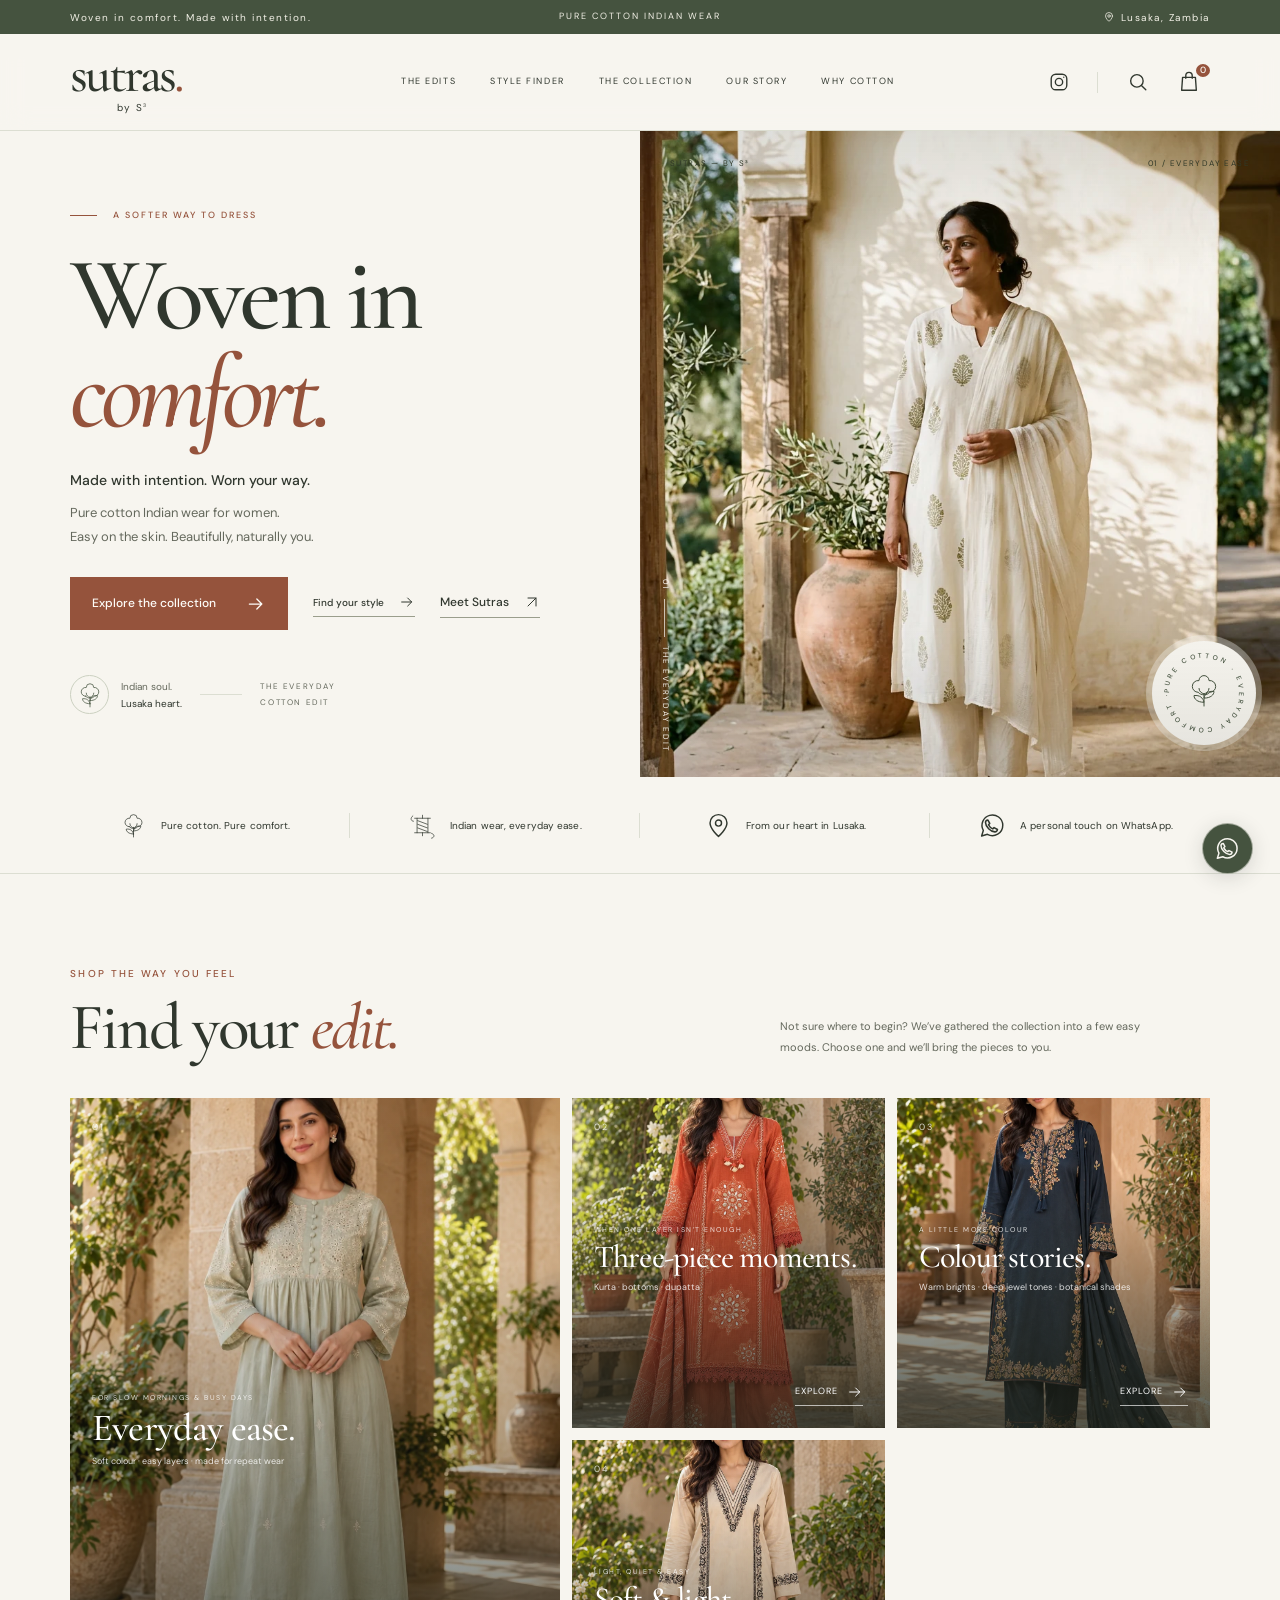
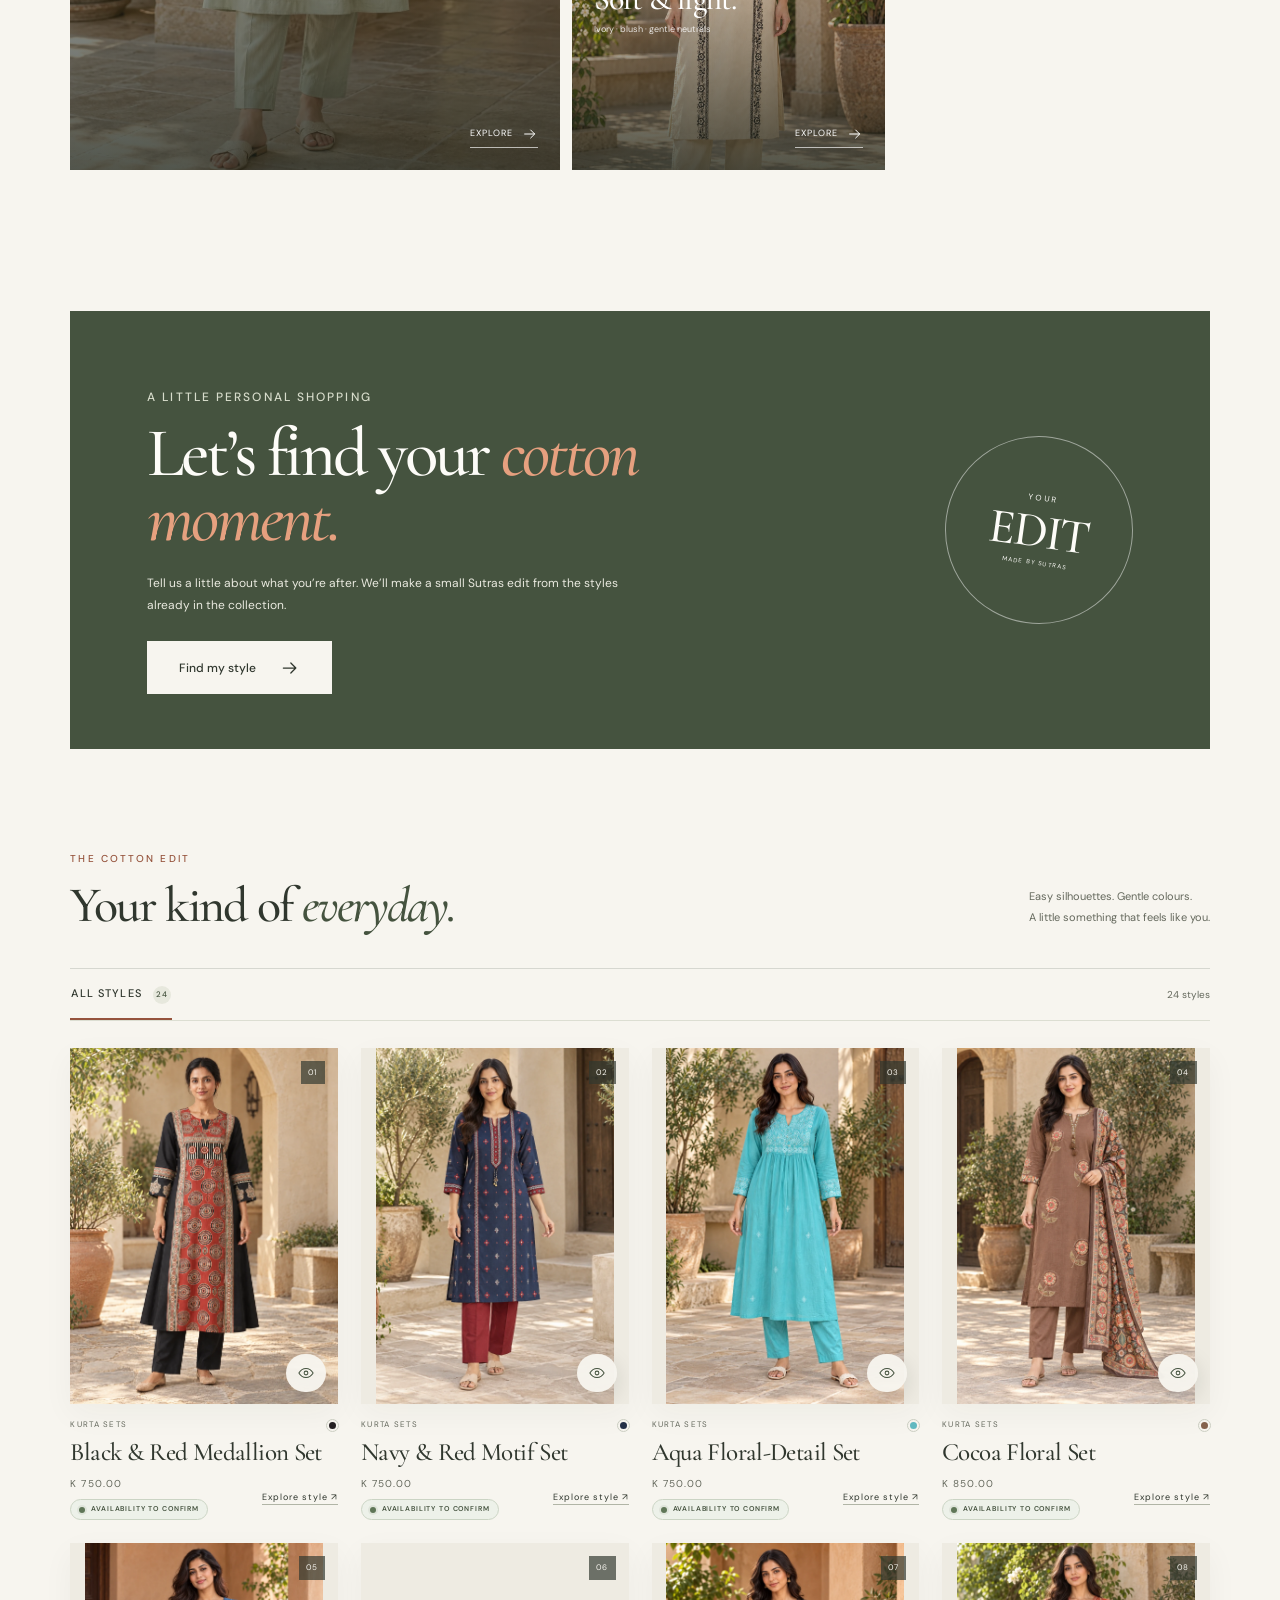
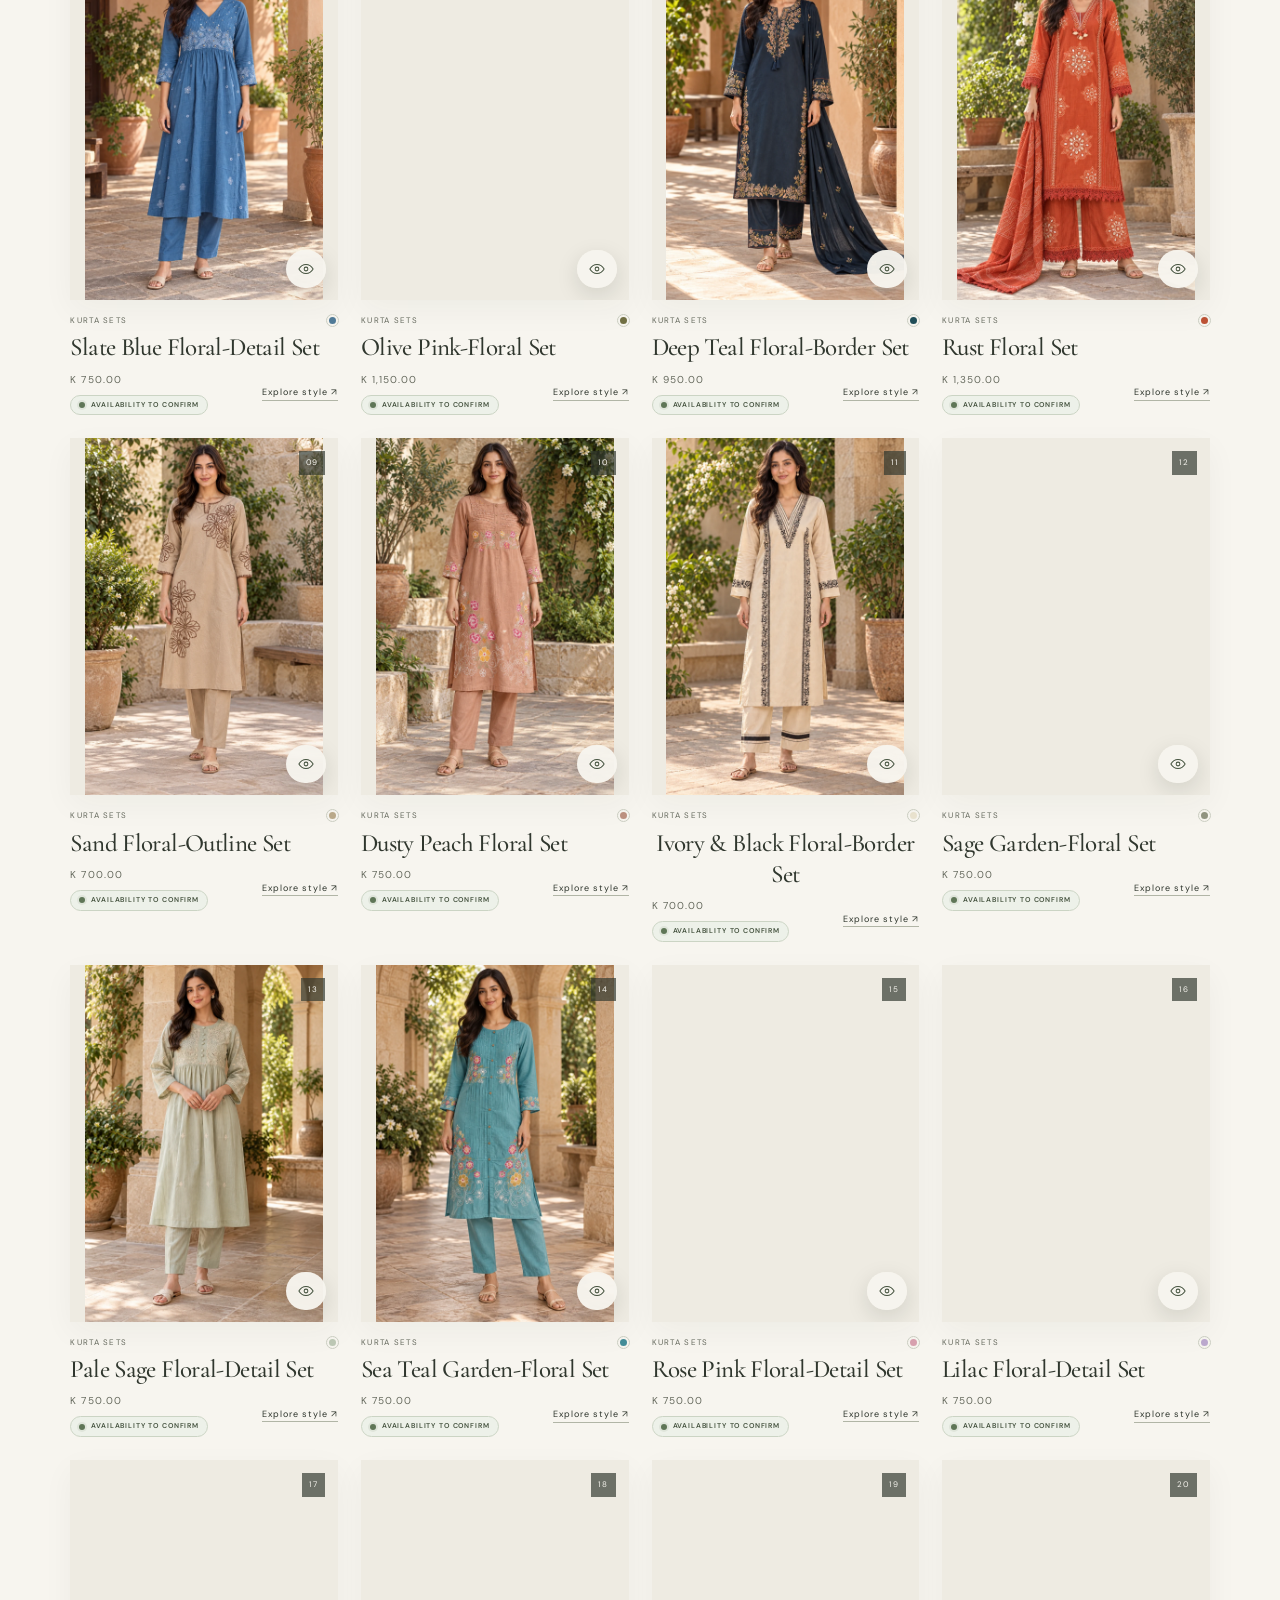
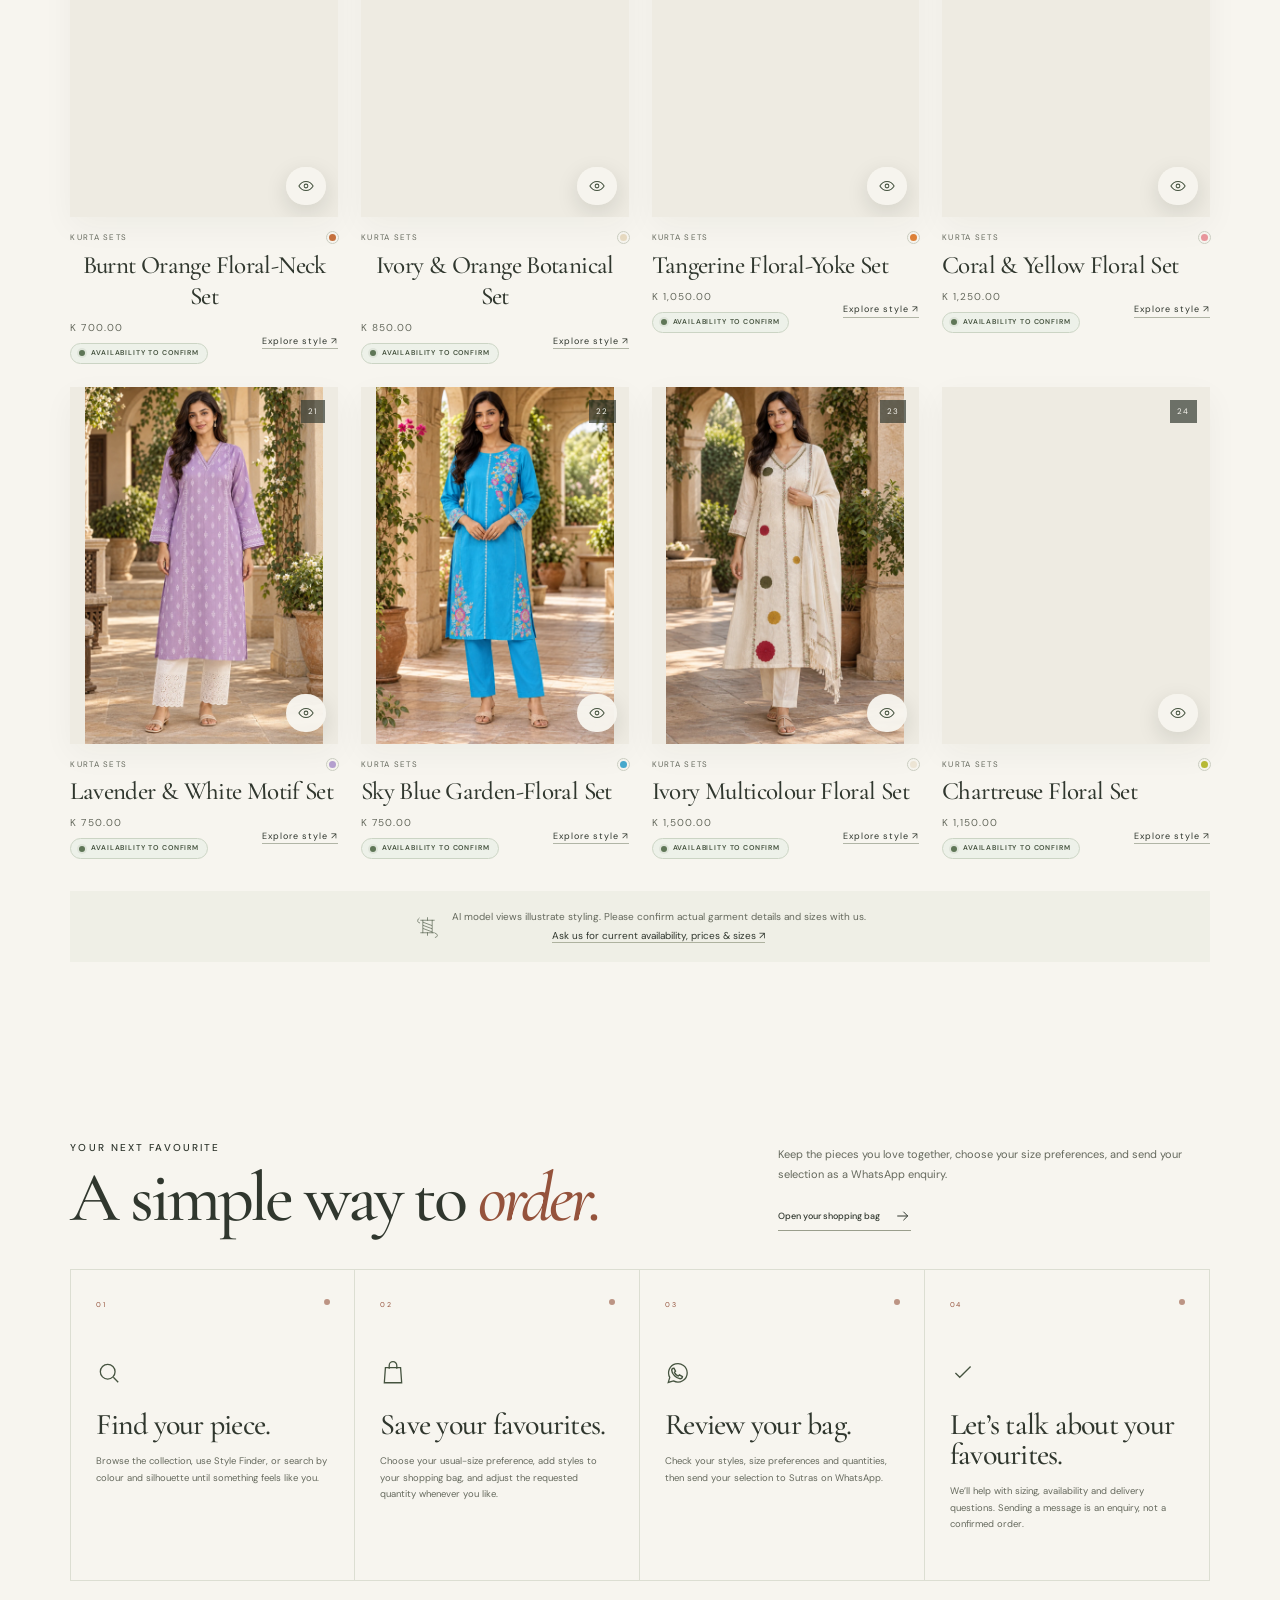
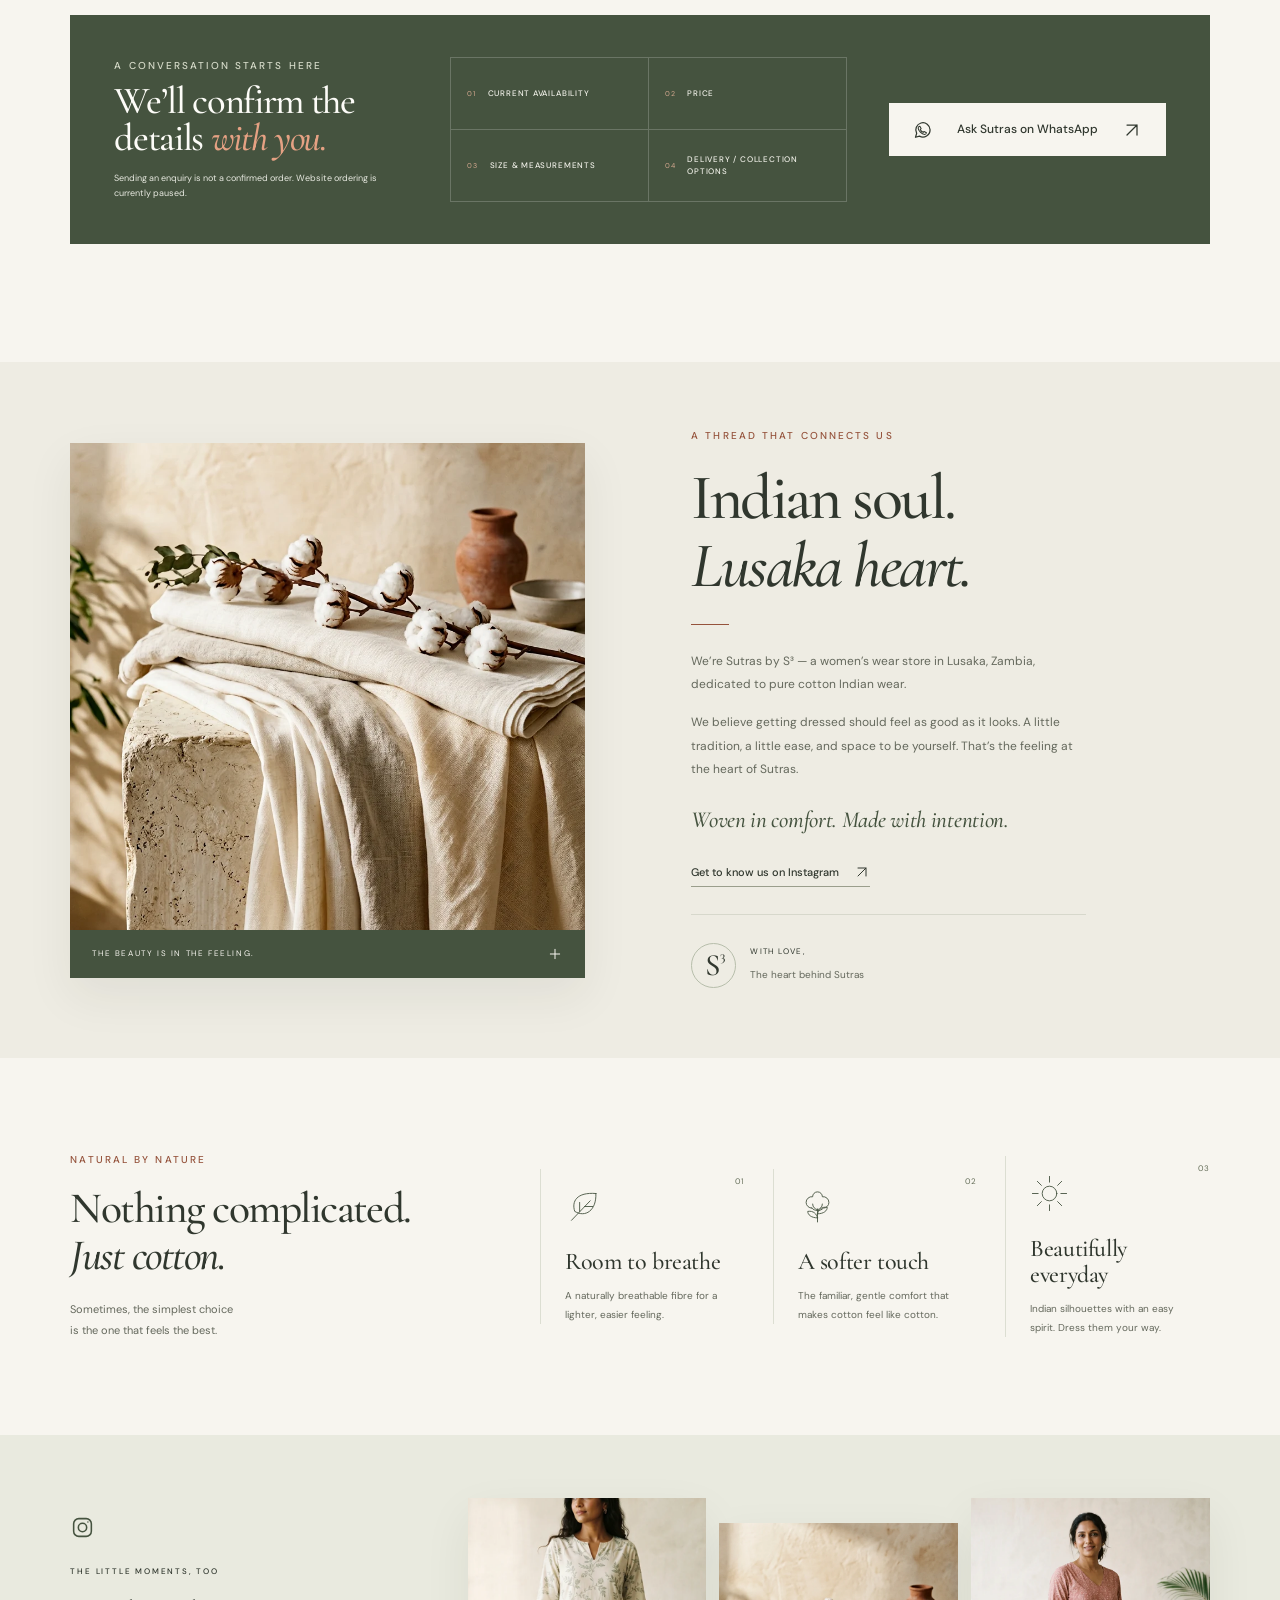
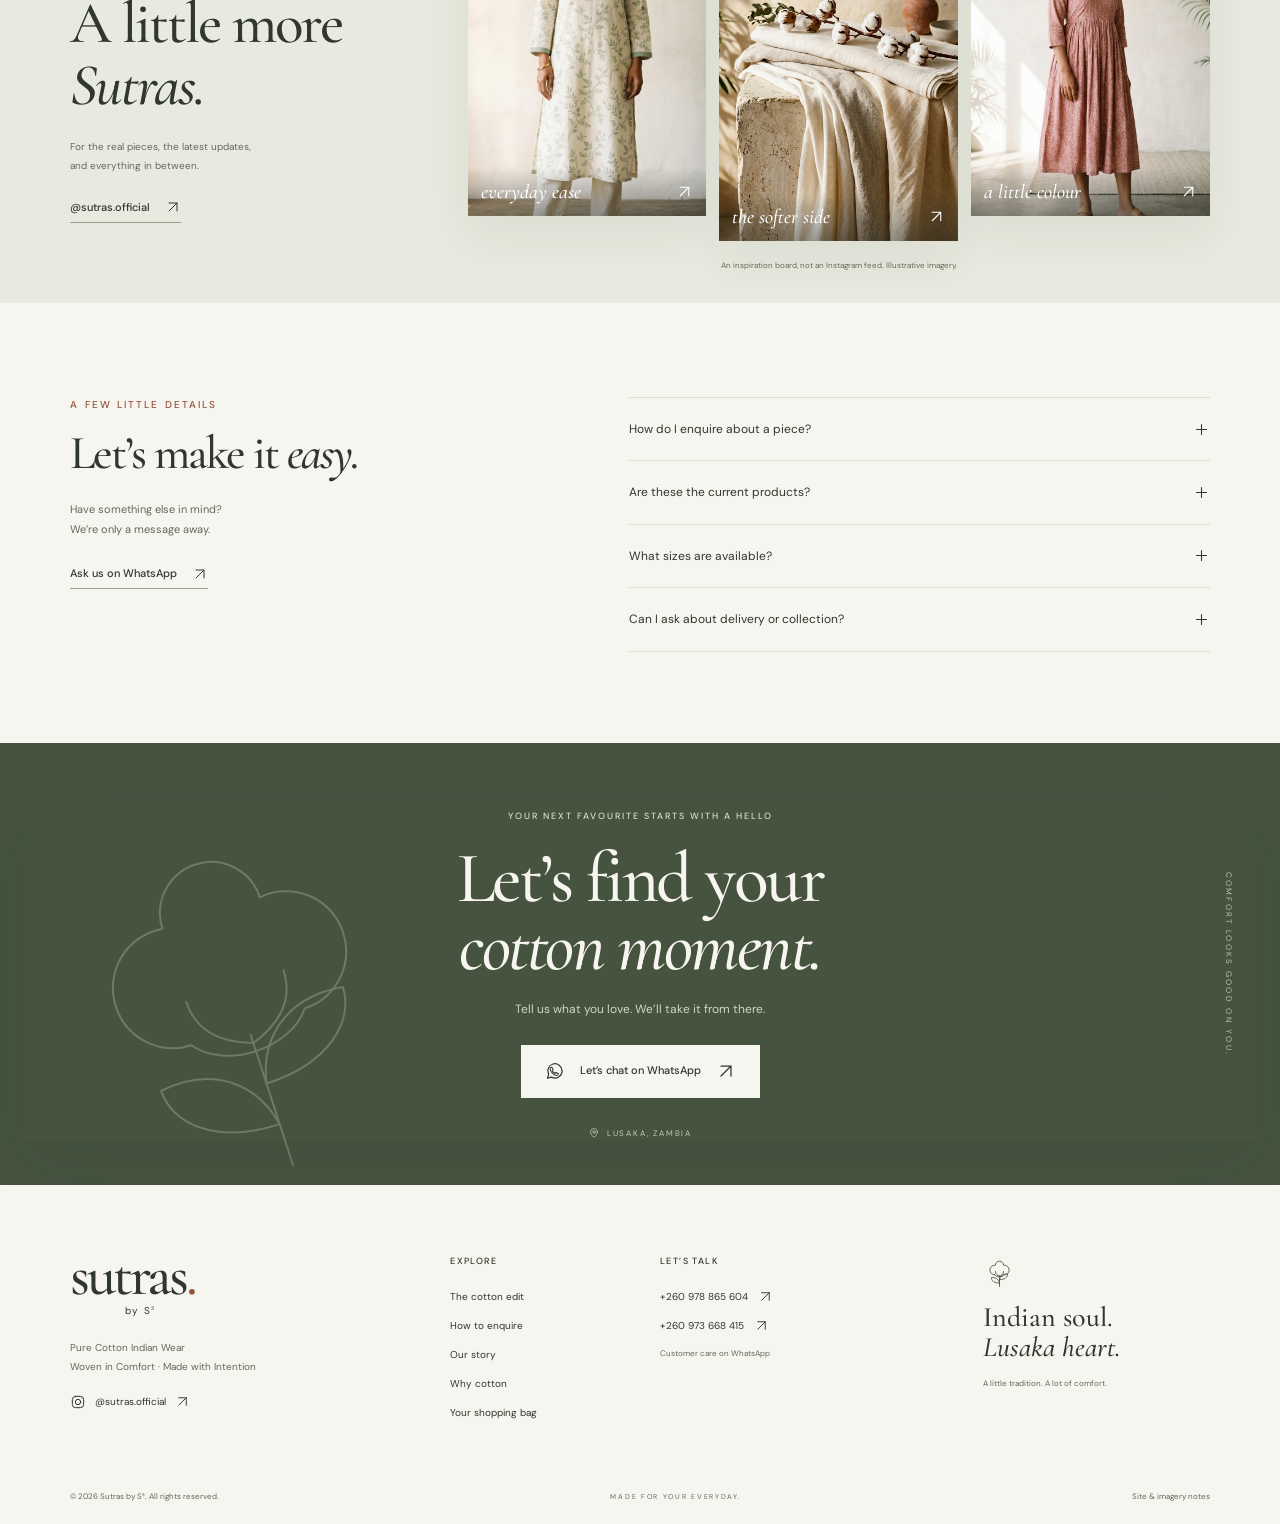
==== commit 8feb97b7: "Refresh edit images and match edits to current catalogue" ====
--- a/index.html
+++ b/index.html
@@ -1,83 +1,41 @@
 <!doctype html>
 <html lang="en">
 <head>
+<meta http-equiv="Content-Security-Policy" content="default-src 'none'; script-src 'self' 'sha256-4ycYdKEO62th/fxOg8wQBu/6Ro/Us5pB63SkgLMbIhc='; style-src 'self' 'unsafe-inline'; img-src 'self' data:; font-src 'self'; connect-src https://vwrtinivrgbiobabkurw.supabase.co; object-src 'none'; base-uri 'none'; form-action 'none'; upgrade-insecure-requests">
+<meta name="referrer" content="no-referrer">
   <meta charset="utf-8">
   <meta name="robots" content="noindex, nofollow, noarchive">
   <meta name="viewport" content="width=device-width, initial-scale=1">
   <meta name="theme-color" content="#f7f5ef">
   <title>Sutras by S³ — Pure Cotton Indian Wear · Lusaka</title>
   <meta name="description" content="Pure cotton Indian wear for women in Lusaka, Zambia. Woven in comfort. Made with intention. Discover the collection from Sutras by S³.">
-  <link rel="canonical" href="https://sutras-wear.github.io/Sutras-by-S3/">
+  <link rel="canonical" href="https://sutras-wear.github.io/sutras-commerce-demo/">
   <meta property="og:type" content="website">
   <meta property="og:site_name" content="Sutras by S³">
   <meta property="og:locale" content="en_ZM">
   <meta property="og:title" content="Sutras by S³ — Woven in comfort.">
   <meta property="og:description" content="Pure cotton Indian wear. Made with intention. Based in Lusaka, Zambia. Explore the mood and discover our current collection on WhatsApp.">
-  <meta property="og:url" content="https://sutras-wear.github.io/Sutras-by-S3/">
-  <meta property="og:image" content="https://sutras-wear.github.io/Sutras-by-S3/assets/images/social-card.jpg">
+  <meta property="og:url" content="https://sutras-wear.github.io/sutras-commerce-demo/">
+  <meta property="og:image" content="https://sutras-wear.github.io/sutras-commerce-demo/assets/images/social-card.jpg">
   <meta property="og:image:alt" content="Sutras by S³. Pure cotton Indian wear. Illustrative campaign image.">
   <meta name="twitter:card" content="summary_large_image">
   <meta name="twitter:title" content="Sutras by S³ — Woven in comfort.">
   <meta name="twitter:description" content="Pure cotton Indian wear for women in Lusaka, Zambia. Explore the collection and enquire on WhatsApp.">
-  <meta name="twitter:image" content="https://sutras-wear.github.io/Sutras-by-S3/assets/images/social-card.jpg">
+  <meta name="twitter:image" content="https://sutras-wear.github.io/sutras-commerce-demo/assets/images/social-card.jpg">
   <link rel="icon" href="favicon.svg" type="image/svg+xml">
   <link rel="preload" href="assets/fonts/cormorant-medium.woff2" as="font" type="font/woff2" crossorigin>
   <link rel="preload" href="assets/fonts/dm-sans-regular.woff2" as="font" type="font/woff2" crossorigin>
   <link rel="preload" href="assets/images/hero.webp" as="image" fetchpriority="high">
-  <script id="initial-page-position">
-  (() => {
-    let interacted = false;
-    const sectionHashes = new Set(['#top', '#main', '#style-finder', '#collection', '#story', '#cotton', '#community', '#how-to-order', '#contact']);
-    function prepareVisit() {
-      try {
-        if ('scrollRestoration' in history) history.scrollRestoration = 'manual';
-        // Old shared/bookmarked section links should not jump past the hero on
-        // arrival. In-page menu clicks happen later and keep working normally.
-        if (sectionHashes.has(location.hash)) {
-          const url = new URL(location.href);
-          url.hash = '';
-          history.replaceState(history.state, '', url.href);
-        }
-      } catch (_) { /* Restricted file previews may deny History API access. */ }
-    }
-    function startAtTop() {
-      if (interacted) return;
-      const root = document.documentElement;
-      const previous = root.style.scrollBehavior;
-      root.style.scrollBehavior = 'auto';
-      window.scrollTo(0, 0);
-      root.style.scrollBehavior = previous;
-    }
-    for (const event of ['pointerdown', 'touchstart', 'wheel', 'keydown']) {
-      window.addEventListener(event, () => { interacted = true; }, { capture: true, passive: true });
-    }
-    prepareVisit();
-    startAtTop();
-    document.addEventListener('DOMContentLoaded', () => {
-      startAtTop();
-      requestAnimationFrame(startAtTop);
-    }, { once: true });
-    window.addEventListener('load', () => {
-      startAtTop();
-      requestAnimationFrame(startAtTop);
-    }, { once: true });
-    window.addEventListener('pageshow', event => {
-      if (event.persisted) {
-        interacted = false;
-        prepareVisit();
-      }
-      startAtTop();
-      requestAnimationFrame(startAtTop);
-    });
-  })();
-  </script>
-  <link rel="stylesheet" href="styles.css?v=20260910-v29">
-  <script src="scripts/catalog.js?v=20260910-v29" defer></script>
-  <script src="scripts/supabase-config.js?v=28" defer></script>
-  <script src="scripts/inventory.js?v=28" defer></script>
-  <script src="scripts/app.js?v=20260910-v29" defer></script>
+  <script src="scripts/initial-page-position.js?v=29.2"></script>
+  <link rel="stylesheet" href="styles.css?v=29.2">
+  <script src="scripts/security.js?v=29.2" defer></script>
+  <script src="scripts/catalog.js?v=29.2" defer></script>
+  <script src="scripts/catalogue-safety.js?v=29.2" defer></script>
+  <script src="scripts/supabase-config.js?v=29.2" defer></script>
+  <script src="scripts/inventory.js?v=29.2" defer></script>
+  <script src="scripts/app.js?v=29.2" defer></script>
   <script type="application/ld+json">
-  {"@context":"https://schema.org","@graph":[{"@type":"ClothingStore","@id":"https://sutras-wear.github.io/Sutras-by-S3/#store","name":"Sutras by S³","description":"Pure cotton Indian wear for women. Woven in comfort. Made with intention.","url":"https://sutras-wear.github.io/Sutras-by-S3/","telephone":"+260978865604","address":{"@type":"PostalAddress","addressLocality":"Lusaka","addressCountry":"ZM"},"contactPoint":[{"@type":"ContactPoint","telephone":"+260978865604","contactType":"customer service"},{"@type":"ContactPoint","telephone":"+260973668415","contactType":"customer service"}],"sameAs":["https://www.instagram.com/sutras.official/"]},{"@type":"WebSite","@id":"https://sutras-wear.github.io/Sutras-by-S3/#website","url":"https://sutras-wear.github.io/Sutras-by-S3/","name":"Sutras by S³","publisher":{"@id":"https://sutras-wear.github.io/Sutras-by-S3/#store"}}]}
+  {"@context":"https://schema.org","@graph":[{"@type":"ClothingStore","@id":"https://sutras-wear.github.io/sutras-commerce-demo/#store","name":"Sutras by S³","description":"Pure cotton Indian wear for women. Woven in comfort. Made with intention.","url":"https://sutras-wear.github.io/sutras-commerce-demo/","telephone":"+260978865604","address":{"@type":"PostalAddress","addressLocality":"Lusaka","addressCountry":"ZM"},"contactPoint":[{"@type":"ContactPoint","telephone":"+260978865604","contactType":"customer service"},{"@type":"ContactPoint","telephone":"+260973668415","contactType":"customer service"}],"sameAs":["https://www.instagram.com/sutras.official/"]},{"@type":"WebSite","@id":"https://sutras-wear.github.io/sutras-commerce-demo/#website","url":"https://sutras-wear.github.io/sutras-commerce-demo/","name":"Sutras by S³","publisher":{"@id":"https://sutras-wear.github.io/sutras-commerce-demo/#store"}}]}
   </script>
 </head>
 <body>
@@ -171,19 +129,19 @@
       </div>
       <div class="edits-grid">
         <button class="edit-card edit-card-large" type="button" data-edit="everyday" aria-pressed="false">
-          <span class="edit-card-image"><img src="assets/images/green-set-model.webp" alt="Green two-piece kurta set from the Sutras collection." width="896" height="1200" loading="lazy" decoding="async"></span>
+          <span class="edit-card-image"><img src="assets/images/ai-catalogue/real-pale-sage-floral-detail-two-piece-kurta-set/01-front.webp" alt="Pale Sage Floral Detail Two-Piece Kurta Set - AI model styling." width="896" height="1200" loading="lazy" decoding="async"></span>
           <span class="edit-card-overlay"><span class="edit-card-number">01</span><span class="edit-card-copy"><small>FOR SLOW MORNINGS & BUSY DAYS</small><strong>Everyday ease.</strong><span>Soft colour · easy layers · made for repeat wear</span></span><span class="edit-card-arrow">Explore <svg class="icon" aria-hidden="true"><use href="#i-arrow"/></svg></span></span>
         </button>
         <button class="edit-card" type="button" data-edit="three-piece" aria-pressed="false">
-          <span class="edit-card-image"><img src="assets/images/orange-set-model.webp" alt="Orange three-piece kurta set from the Sutras collection." width="896" height="1200" loading="lazy" decoding="async"></span>
+          <span class="edit-card-image"><img src="assets/images/ai-catalogue/real-rust-floral-three-piece-kurta-set/01-front.webp" alt="Rust Floral Three-Piece Kurta Set - AI model styling." width="896" height="1200" loading="lazy" decoding="async"></span>
           <span class="edit-card-overlay"><span class="edit-card-number">02</span><span class="edit-card-copy"><small>WHEN ONE LAYER ISN’T ENOUGH</small><strong>Three-piece moments.</strong><span>Kurta · bottoms · dupatta</span></span><span class="edit-card-arrow">Explore <svg class="icon" aria-hidden="true"><use href="#i-arrow"/></svg></span></span>
         </button>
         <button class="edit-card" type="button" data-edit="colour" aria-pressed="false">
-          <span class="edit-card-image"><img src="assets/images/dark-purple-set-model.webp" alt="Deep purple three-piece kurta set from the Sutras collection." width="896" height="1200" loading="lazy" decoding="async"></span>
+          <span class="edit-card-image"><img src="assets/images/ai-catalogue/real-deep-teal-floral-border-three-piece-kurta-set/01-front.webp" alt="Deep Teal Floral Border Three-Piece Kurta Set - AI model styling." width="896" height="1200" loading="lazy" decoding="async"></span>
           <span class="edit-card-overlay"><span class="edit-card-number">03</span><span class="edit-card-copy"><small>A LITTLE MORE COLOUR</small><strong>Colour stories.</strong><span>Warm brights · deep jewel tones · botanical shades</span></span><span class="edit-card-arrow">Explore <svg class="icon" aria-hidden="true"><use href="#i-arrow"/></svg></span></span>
         </button>
         <button class="edit-card" type="button" data-edit="soft" aria-pressed="false">
-          <span class="edit-card-image"><img src="assets/images/white-floral-set-model.webp" alt="White floral two-piece set from the Sutras collection." width="896" height="1200" loading="lazy" decoding="async"></span>
+          <span class="edit-card-image"><img src="assets/images/ai-catalogue/real-ivory-black-floral-border-two-piece-kurta-set/01-front.webp" alt="Ivory & Black Floral Border Two-Piece Kurta Set - AI model styling." width="896" height="1200" loading="lazy" decoding="async"></span>
           <span class="edit-card-overlay"><span class="edit-card-number">04</span><span class="edit-card-copy"><small>LIGHT, QUIET & EASY</small><strong>Soft & light.</strong><span>Ivory · blush · gentle neutrals</span></span><span class="edit-card-arrow">Explore <svg class="icon" aria-hidden="true"><use href="#i-arrow"/></svg></span></span>
         </button>
       </div>
@@ -236,7 +194,7 @@
           <h2 id="order-journey-title">A simple way to <em>order.</em></h2>
         </div>
         <div class="order-journey-intro">
-          <p>Keep the pieces you love together, choose your size preferences, and send your selection as a WhatsApp enquiry.</p>
+          <p>Keep the pieces you love together, choose your size preferences, and send your selection as a WhatsApp enquiry.</p>
           <button class="text-link" type="button" data-open-bag>Open your shopping bag <svg class="icon" aria-hidden="true"><use href="#i-arrow"/></svg></button>
         </div>
       </div>
@@ -399,7 +357,7 @@
         <a class="bag-help-line" id="bag-whatsapp" href="https://wa.me/260978865604" target="_blank" rel="noopener noreferrer"><svg class="icon" aria-hidden="true"><use href="#i-whatsapp"/></svg><span><strong>Prefer to ask a question?</strong><small>Ask us on WhatsApp</small></span><svg class="icon" aria-hidden="true"><use href="#i-diagonal"/></svg></a>
         <a class="alternate-line" id="bag-whatsapp-alt" href="https://wa.me/260973668415" target="_blank" rel="noopener noreferrer">Second WhatsApp line: +260 973 668 415 ↗</a>
       </div>
-      <a class="bag-mobile-help" id="bag-whatsapp-mobile" href="https://wa.me/260973668415" target="_blank" rel="noopener noreferrer"><svg class="icon" aria-hidden="true"><use href="#i-whatsapp"/></svg> Second WhatsApp line: +260 973 668 415 <svg class="icon" aria-hidden="true"><use href="#i-diagonal"/></svg></a>
+      <a class="bag-mobile-help" id="bag-whatsapp-mobile" href="https://wa.me/260973668415" target="_blank" rel="noopener noreferrer"><svg class="icon" aria-hidden="true"><use href="#i-whatsapp"/></svg> Second WhatsApp line: +260 973 668 415 <svg class="icon" aria-hidden="true"><use href="#i-diagonal"/></svg></a>
       <p class="bag-disclaimer">Your shopping bag saves your favourites. Sending an enquiry is not a confirmed order. Website ordering is currently paused.</p>
     </div>
     <div id="bag-sticky-action" class="bag-sticky-action" hidden>
--- a/styles.css
+++ b/styles.css
@@ -742,3 +742,6 @@
   .bag-sticky-action #bag-checkout-mobile .icon{display:none}
   .bag-checkout-mode{font-size:6.5px}
 }
+
+/* Keep real garment photographs complete within existing cards and Quick View. */
+.store-image-wrap .product-image-primary,.quick-view-media.is-store-photo>img{object-fit:contain;object-position:center}
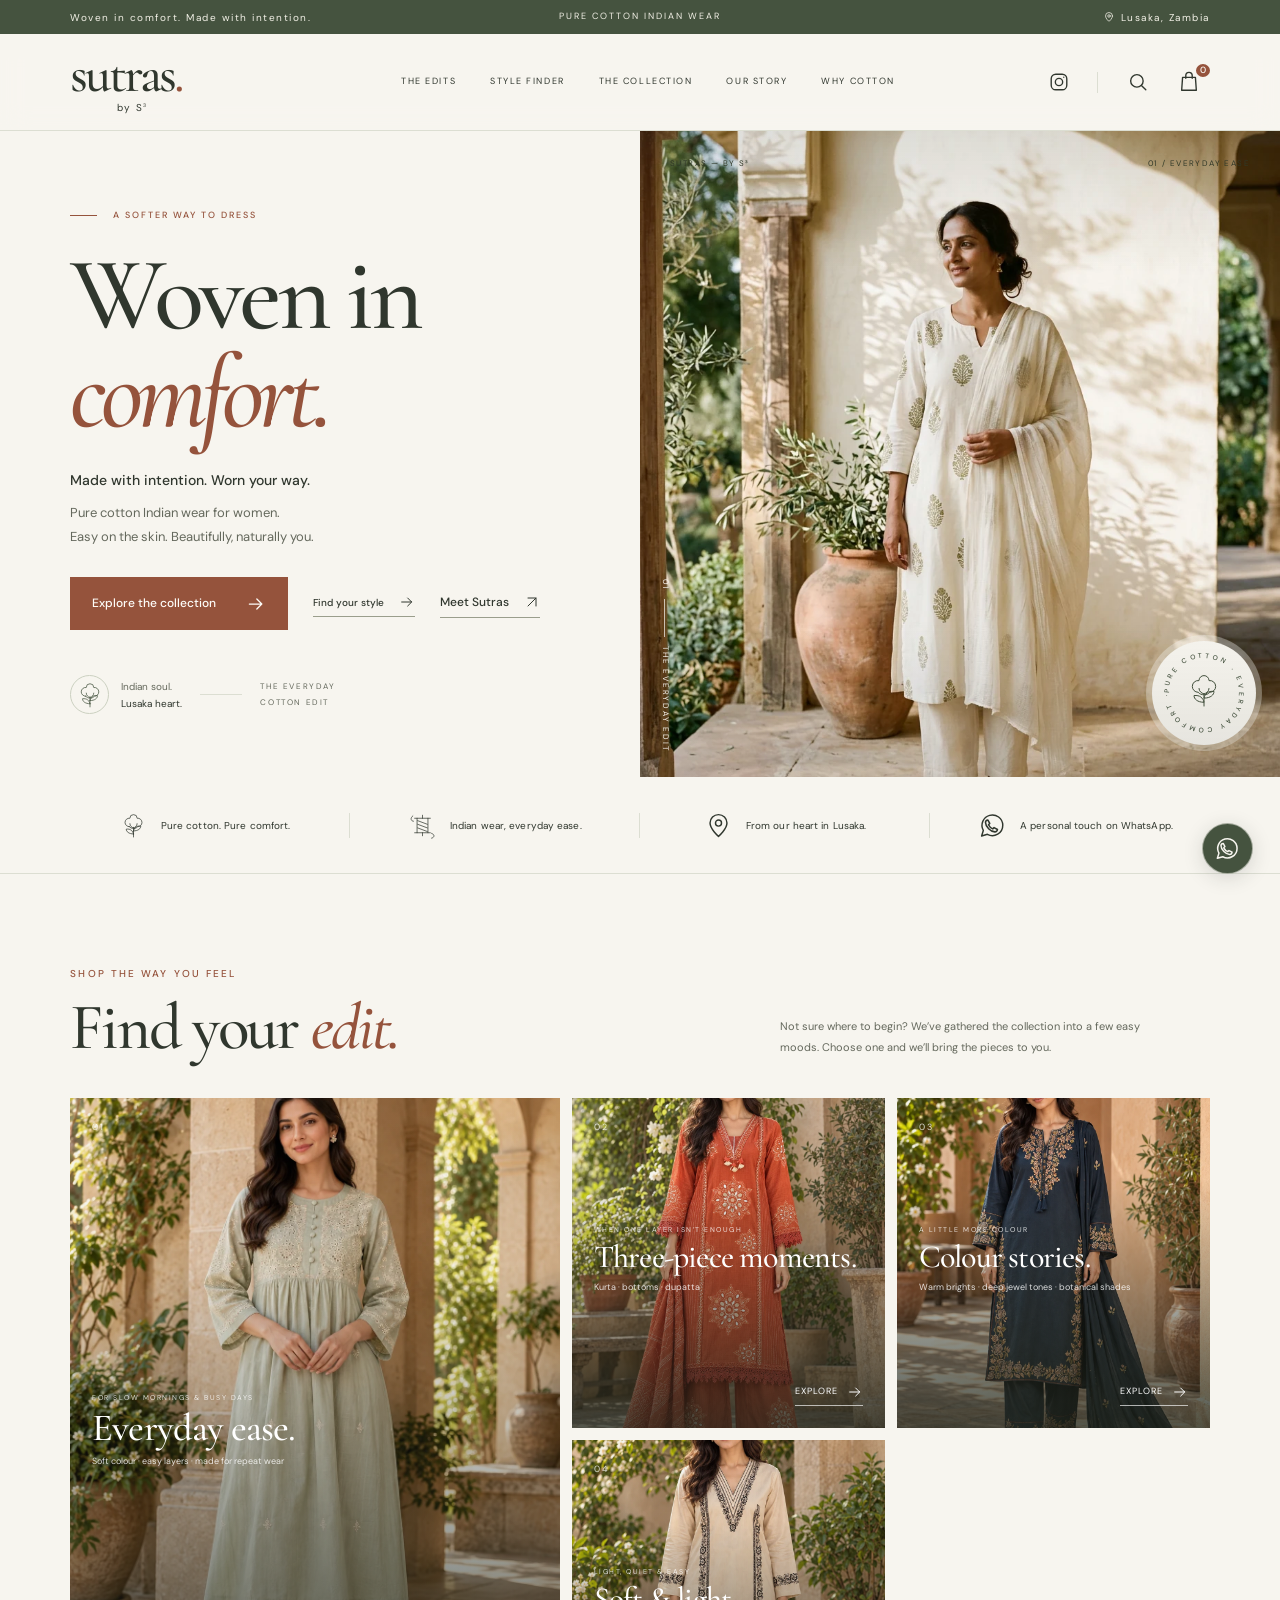
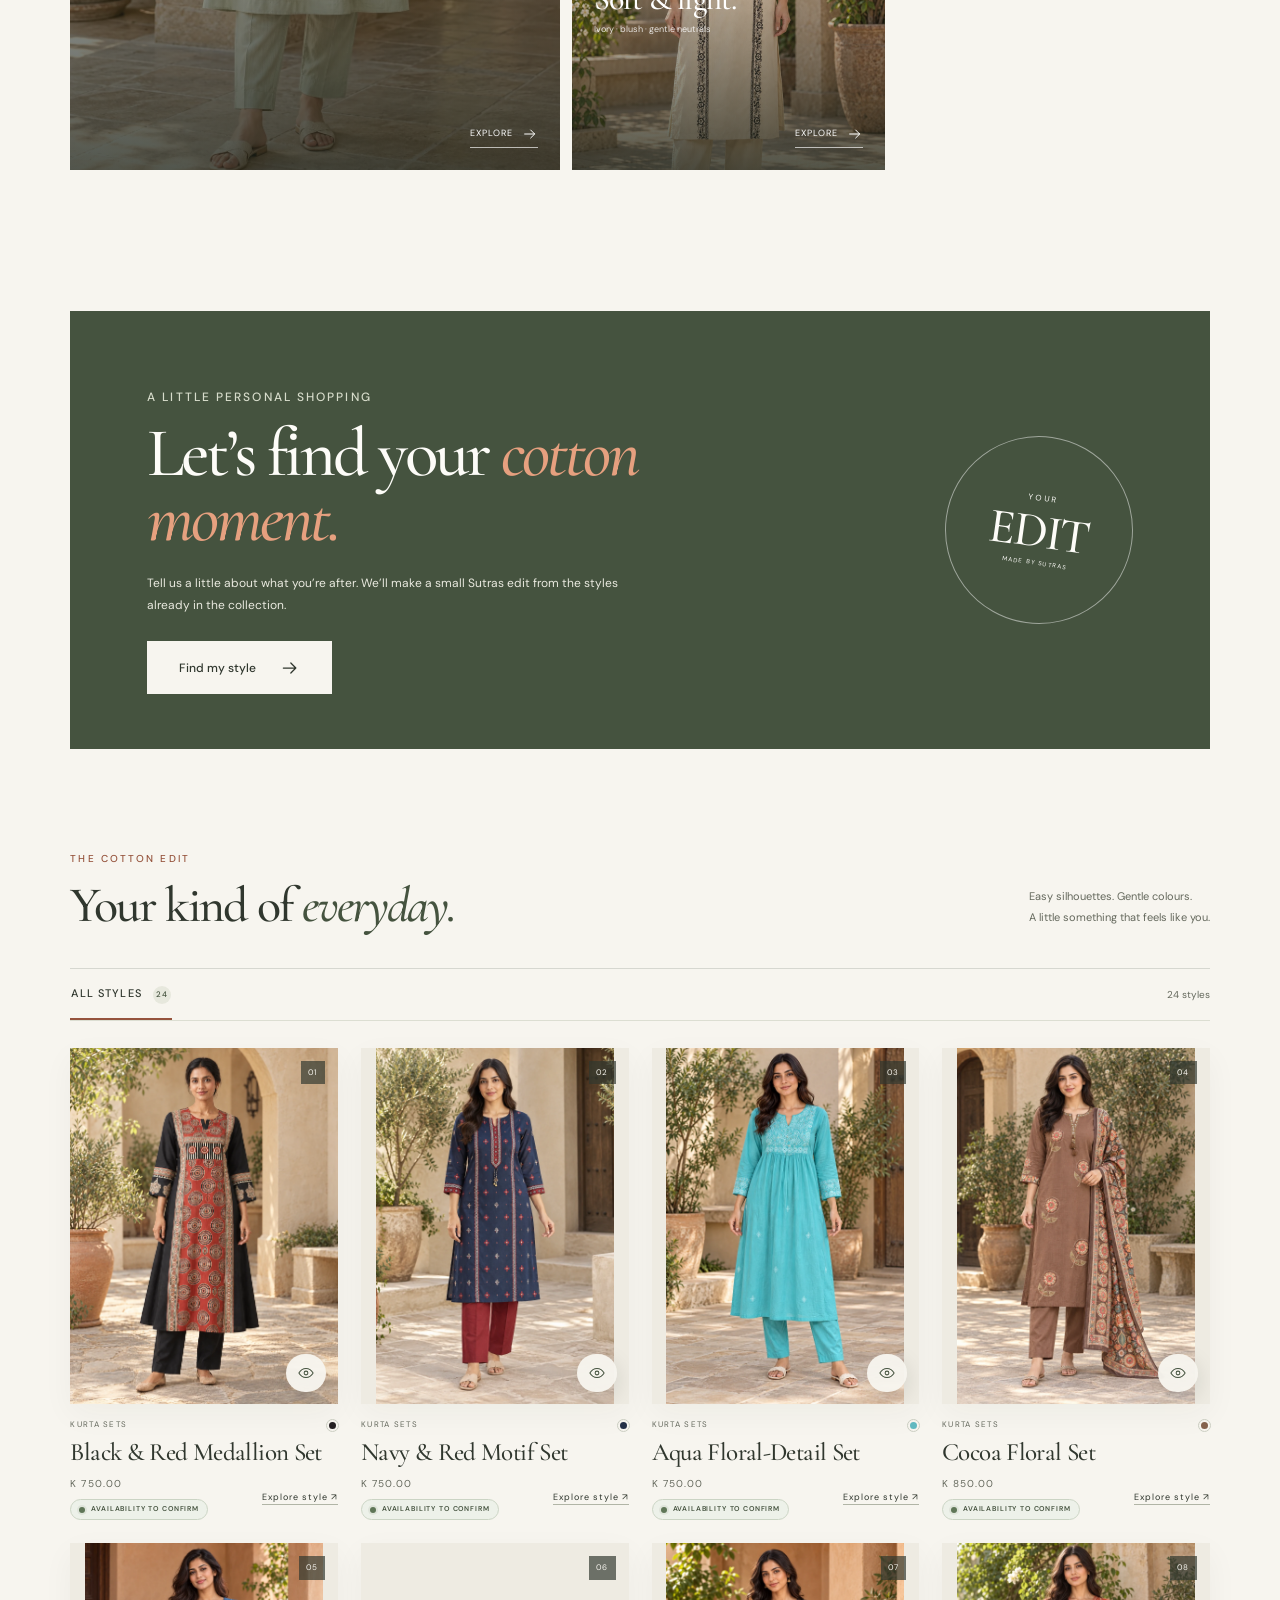
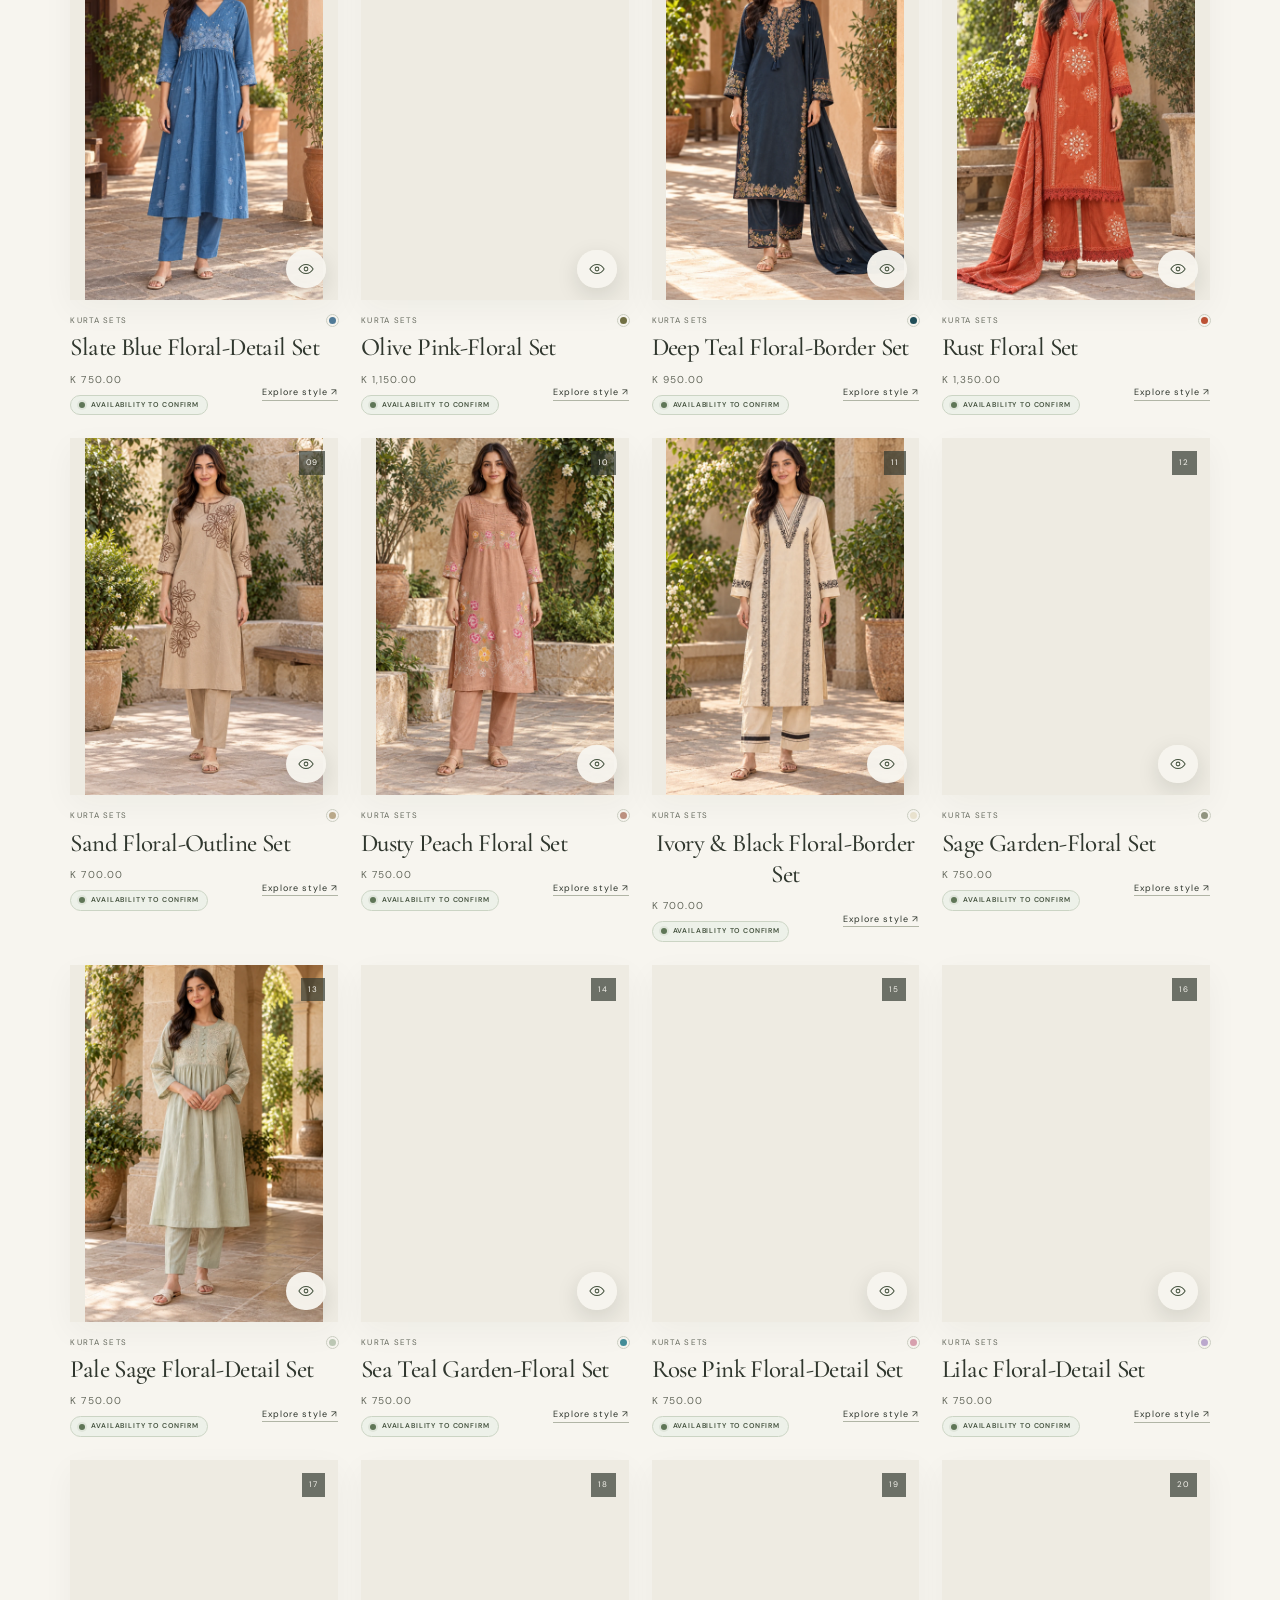
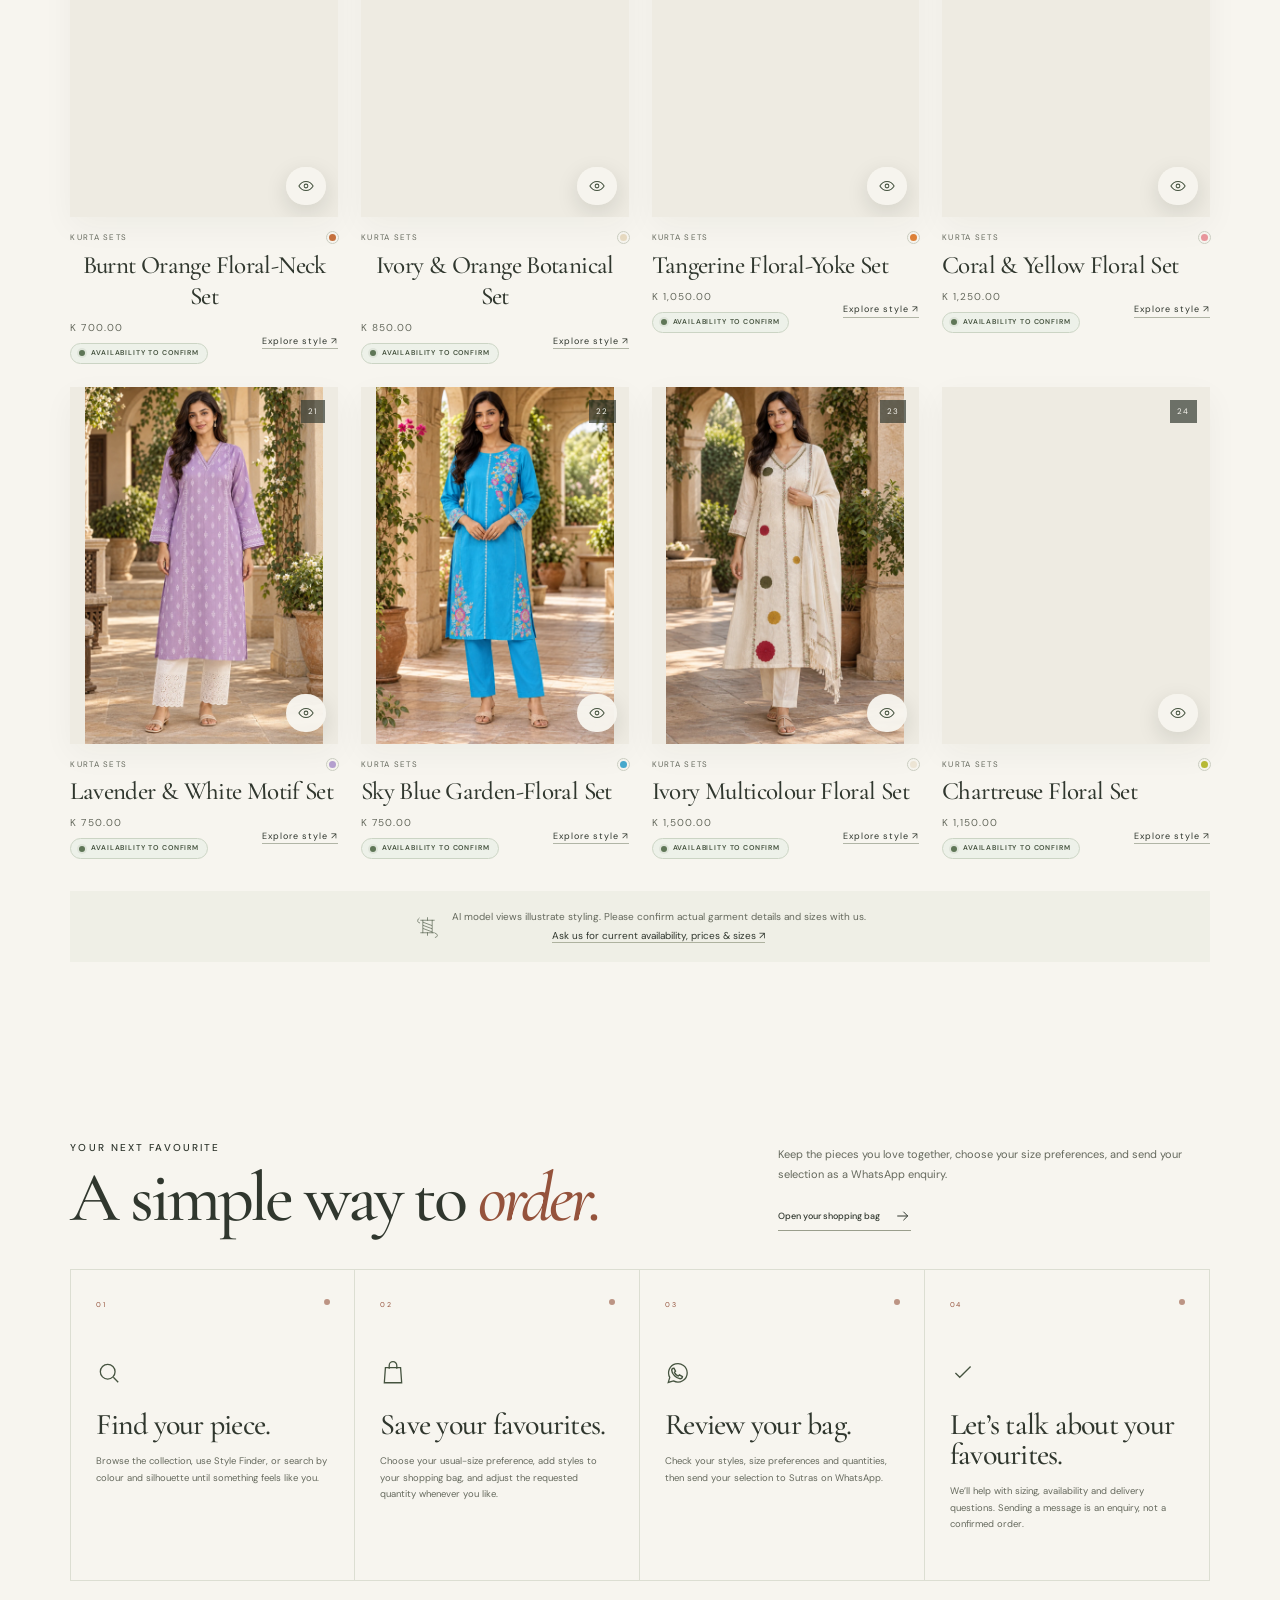
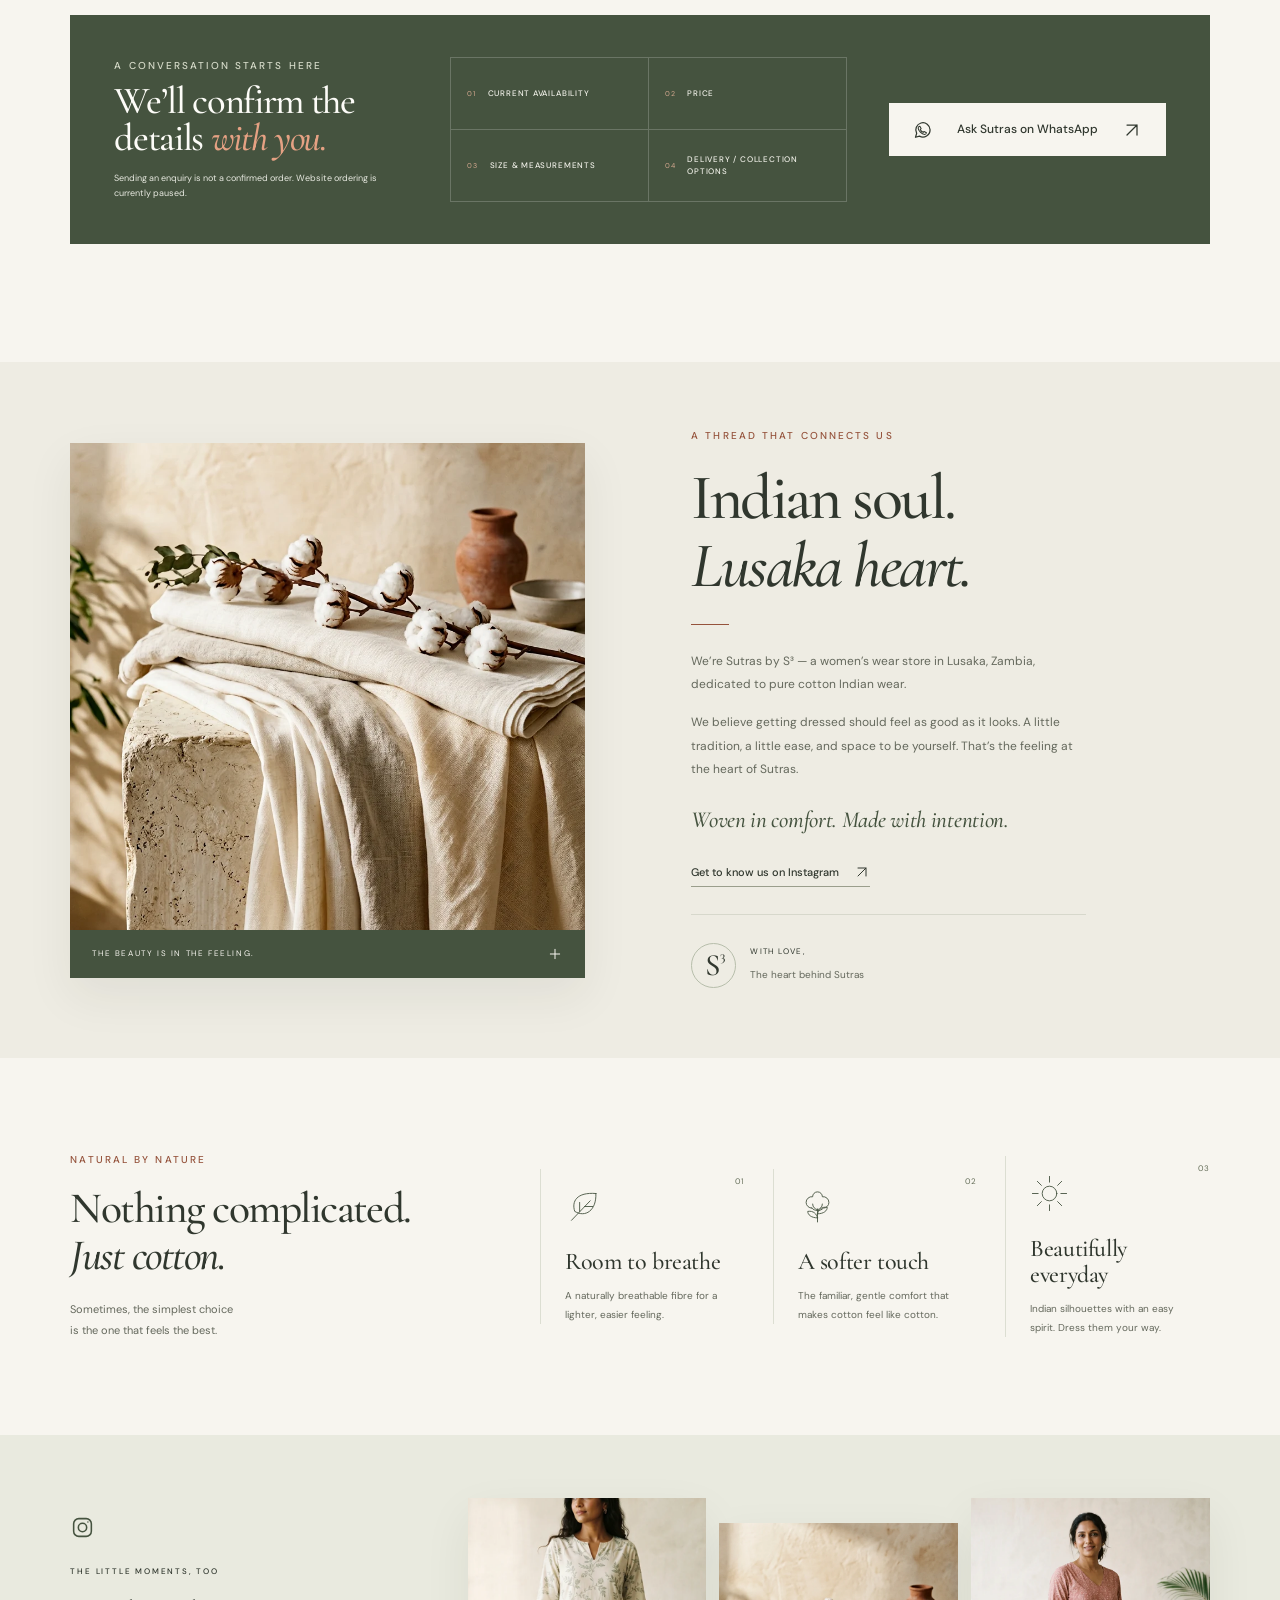
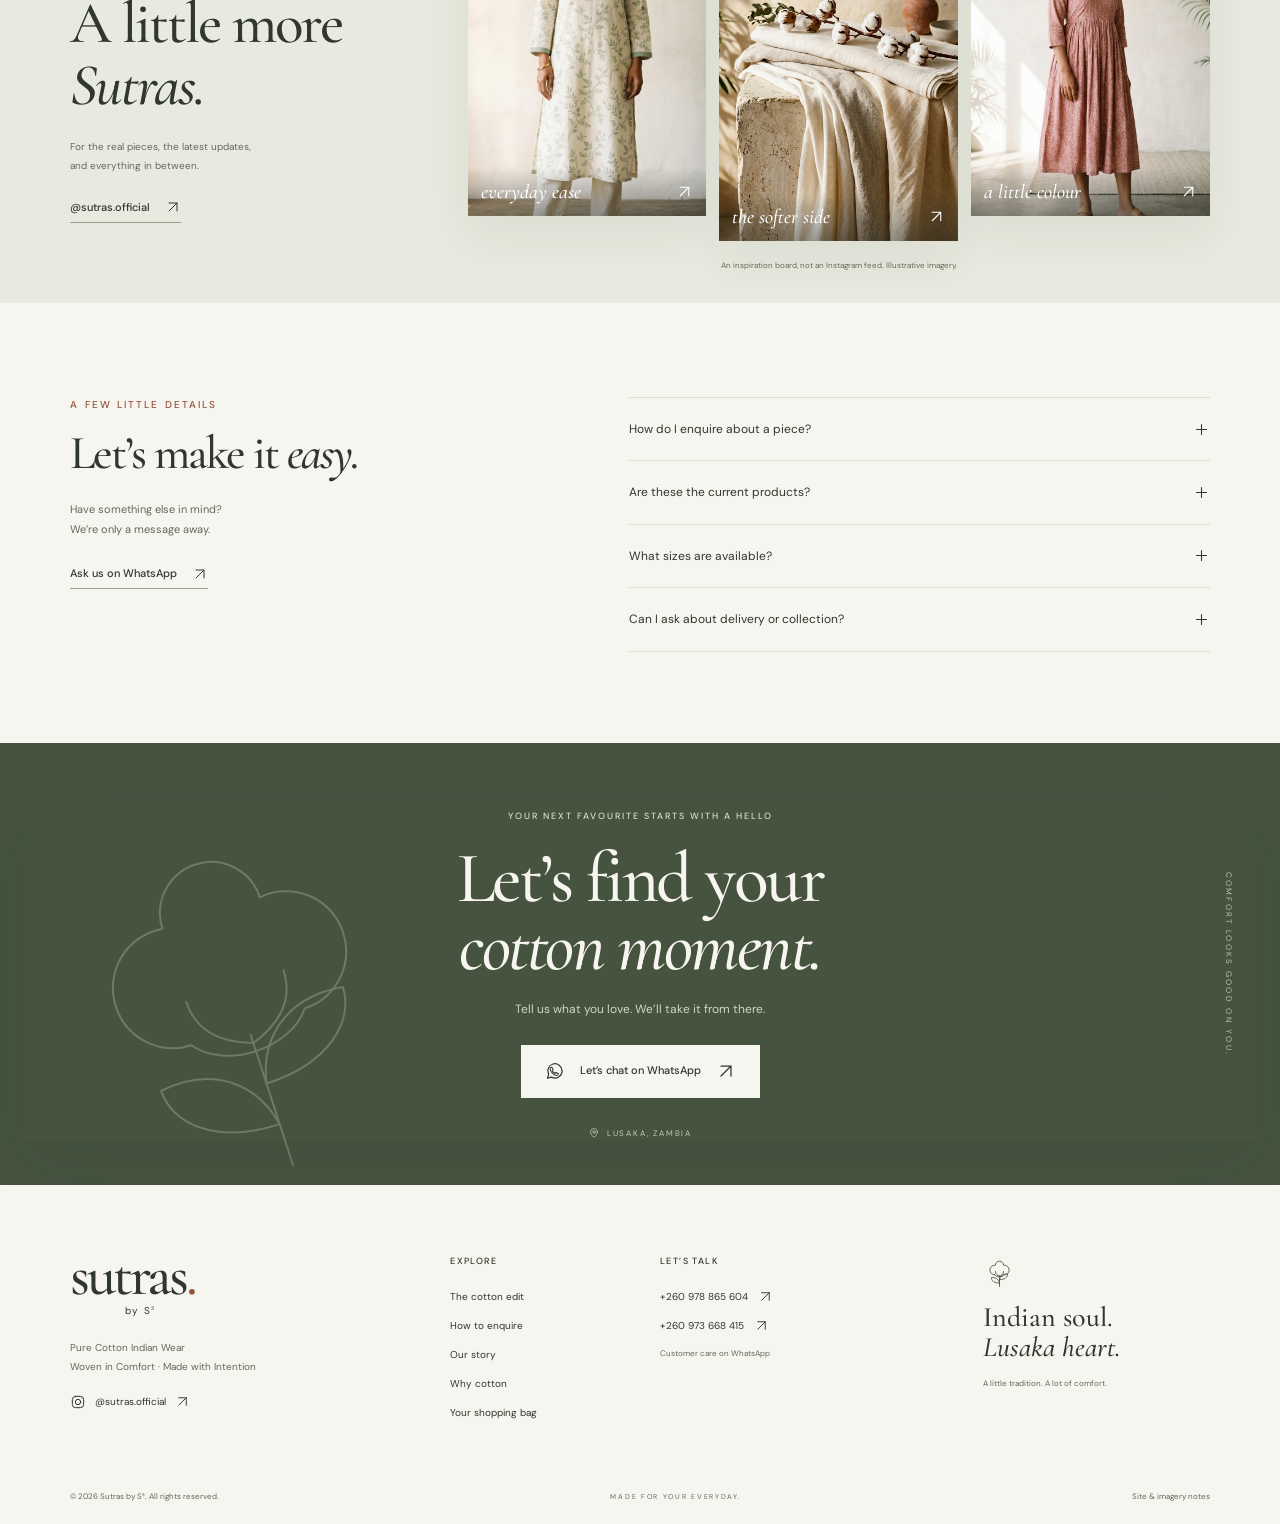
==== commit 4e55fecb: "Keep mobile bag enquiry bar outside scrolling content" ====
--- a/index.html
+++ b/index.html
@@ -341,6 +341,7 @@
   </dialog>
 
   <dialog class="bag-dialog drawer" id="bag-dialog" aria-labelledby="bag-title">
+    <div class="bag-scroll-content">
     <div class="dialog-top"><div><p class="eyebrow">YOUR EVERYDAY EDIT</p><h2 id="bag-title">Your shopping <em>bag.</em></h2></div><button class="icon-button" type="button" data-close-dialog aria-label="Close shopping bag"><svg class="icon" aria-hidden="true"><use href="#i-close"/></svg></button></div>
     <div class="bag-topline"><span id="bag-unit-count">0 items</span><span id="bag-selection-count">0 styles</span><button type="button" class="bag-continue" data-browse-styles>Continue browsing <svg class="icon" aria-hidden="true"><use href="#i-arrow"/></svg></button></div>
     <p class="bag-intro">Adjust your size preference or quantity, add a note, then send an enquiry on WhatsApp. Your message is not a confirmed order.</p>
@@ -360,6 +361,7 @@
       <a class="bag-mobile-help" id="bag-whatsapp-mobile" href="https://wa.me/260973668415" target="_blank" rel="noopener noreferrer"><svg class="icon" aria-hidden="true"><use href="#i-whatsapp"/></svg> Second WhatsApp line: +260 973 668 415 <svg class="icon" aria-hidden="true"><use href="#i-diagonal"/></svg></a>
       <p class="bag-disclaimer">Your shopping bag saves your favourites. Sending an enquiry is not a confirmed order. Website ordering is currently paused.</p>
     </div>
+    </div>
     <div id="bag-sticky-action" class="bag-sticky-action" hidden>
       <div><strong id="bag-sticky-summary">Ready when you are.</strong><span id="bag-sticky-subline">An enquiry, not a confirmed order.</span></div>
       <a class="button button-green is-disabled" id="bag-checkout-mobile" target="_blank" rel="noopener noreferrer" aria-disabled="true">Send Enquiry on WhatsApp <svg class="icon" aria-hidden="true"><use href="#i-arrow"/></svg></a>
--- a/styles.css
+++ b/styles.css
@@ -745,3 +745,15 @@
 
 /* Keep real garment photographs complete within existing cards and Quick View. */
 .store-image-wrap .product-image-primary,.quick-view-media.is-store-photo>img{object-fit:contain;object-position:center}
+
+/* Keep the mobile enquiry action in its own row, outside the scrolling bag. */
+.bag-scroll-content{display:contents}
+@media(max-width:760px){
+  .bag-dialog{padding:0;overflow:hidden}
+  .bag-dialog[open]{display:flex;flex-direction:column}
+  .bag-scroll-content{display:block;flex:1 1 auto;min-height:0;overflow-y:auto;overscroll-behavior:contain;padding:22px 17px;scroll-padding-block:16px}
+  .bag-sticky-action{position:static;flex:0 0 auto;width:100%;box-sizing:border-box}
+}
+@media(max-width:380px){
+  .bag-scroll-content{padding-inline:14px}
+}
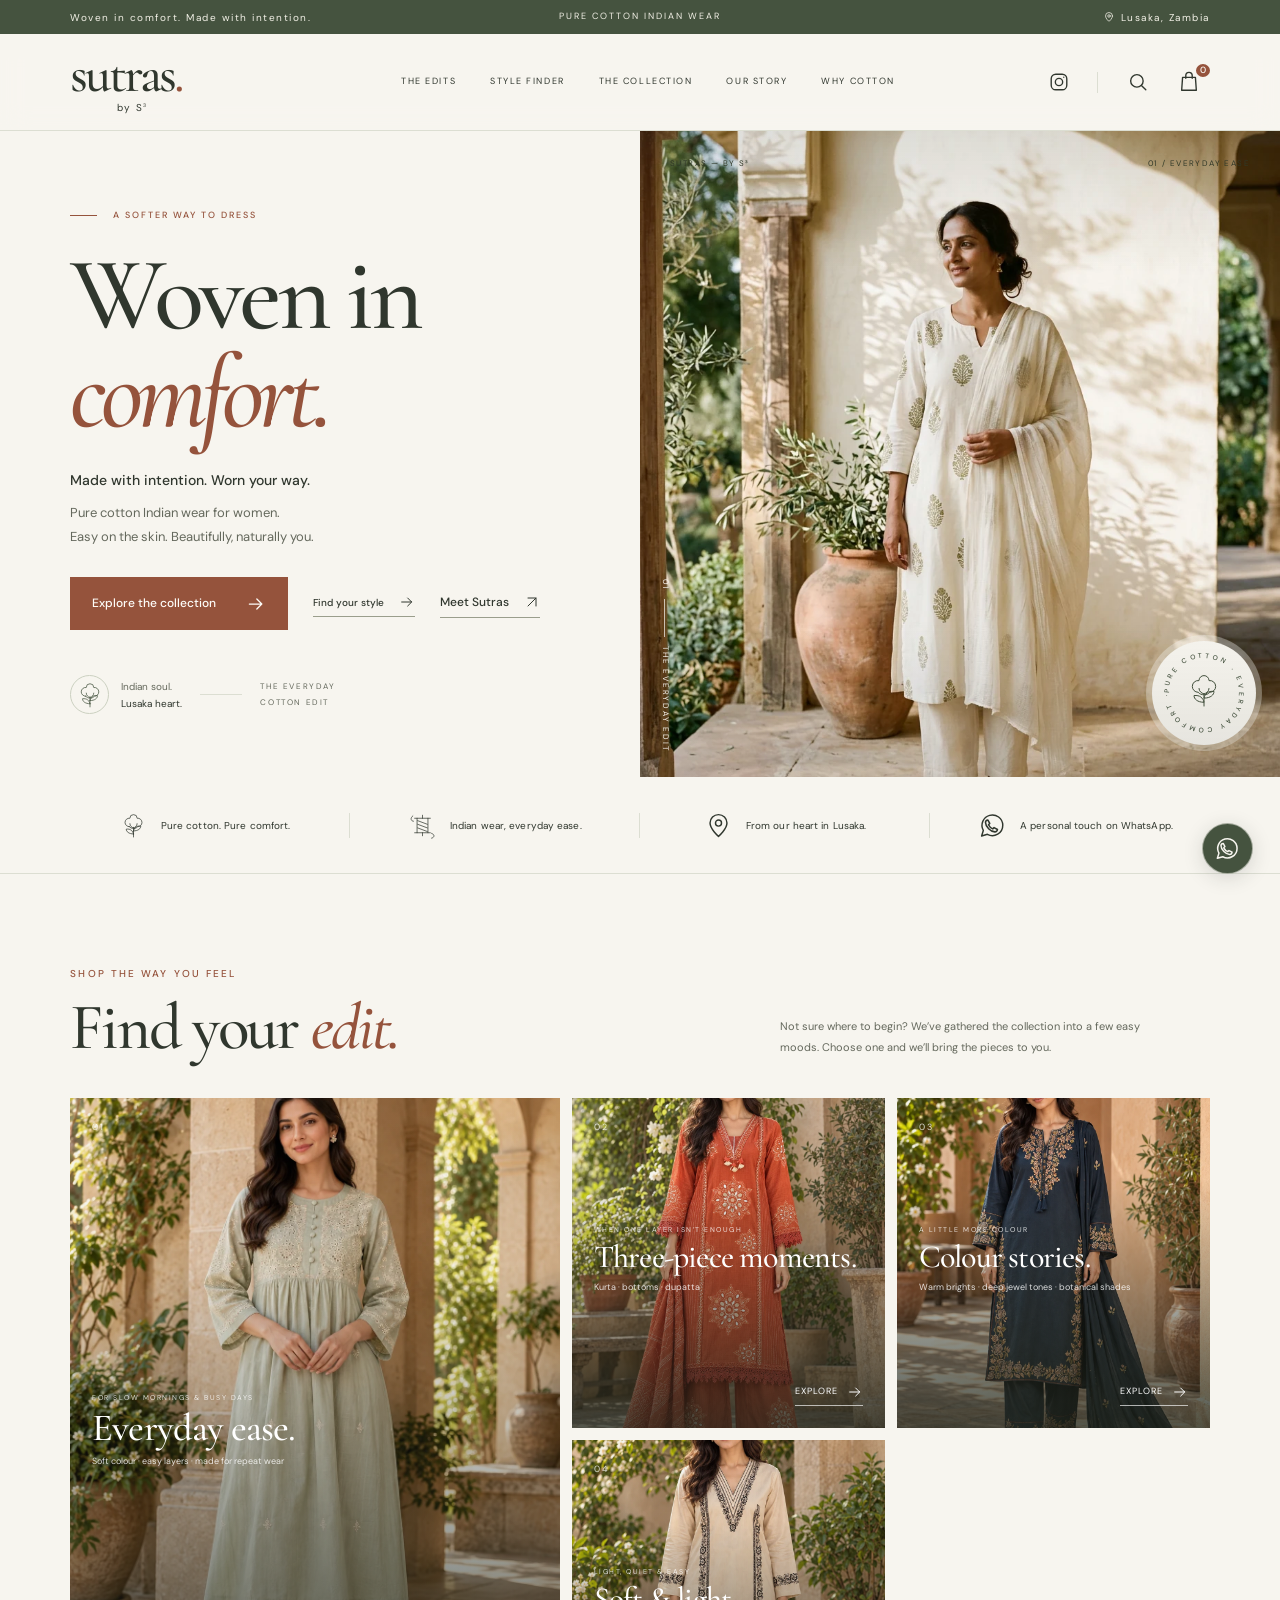
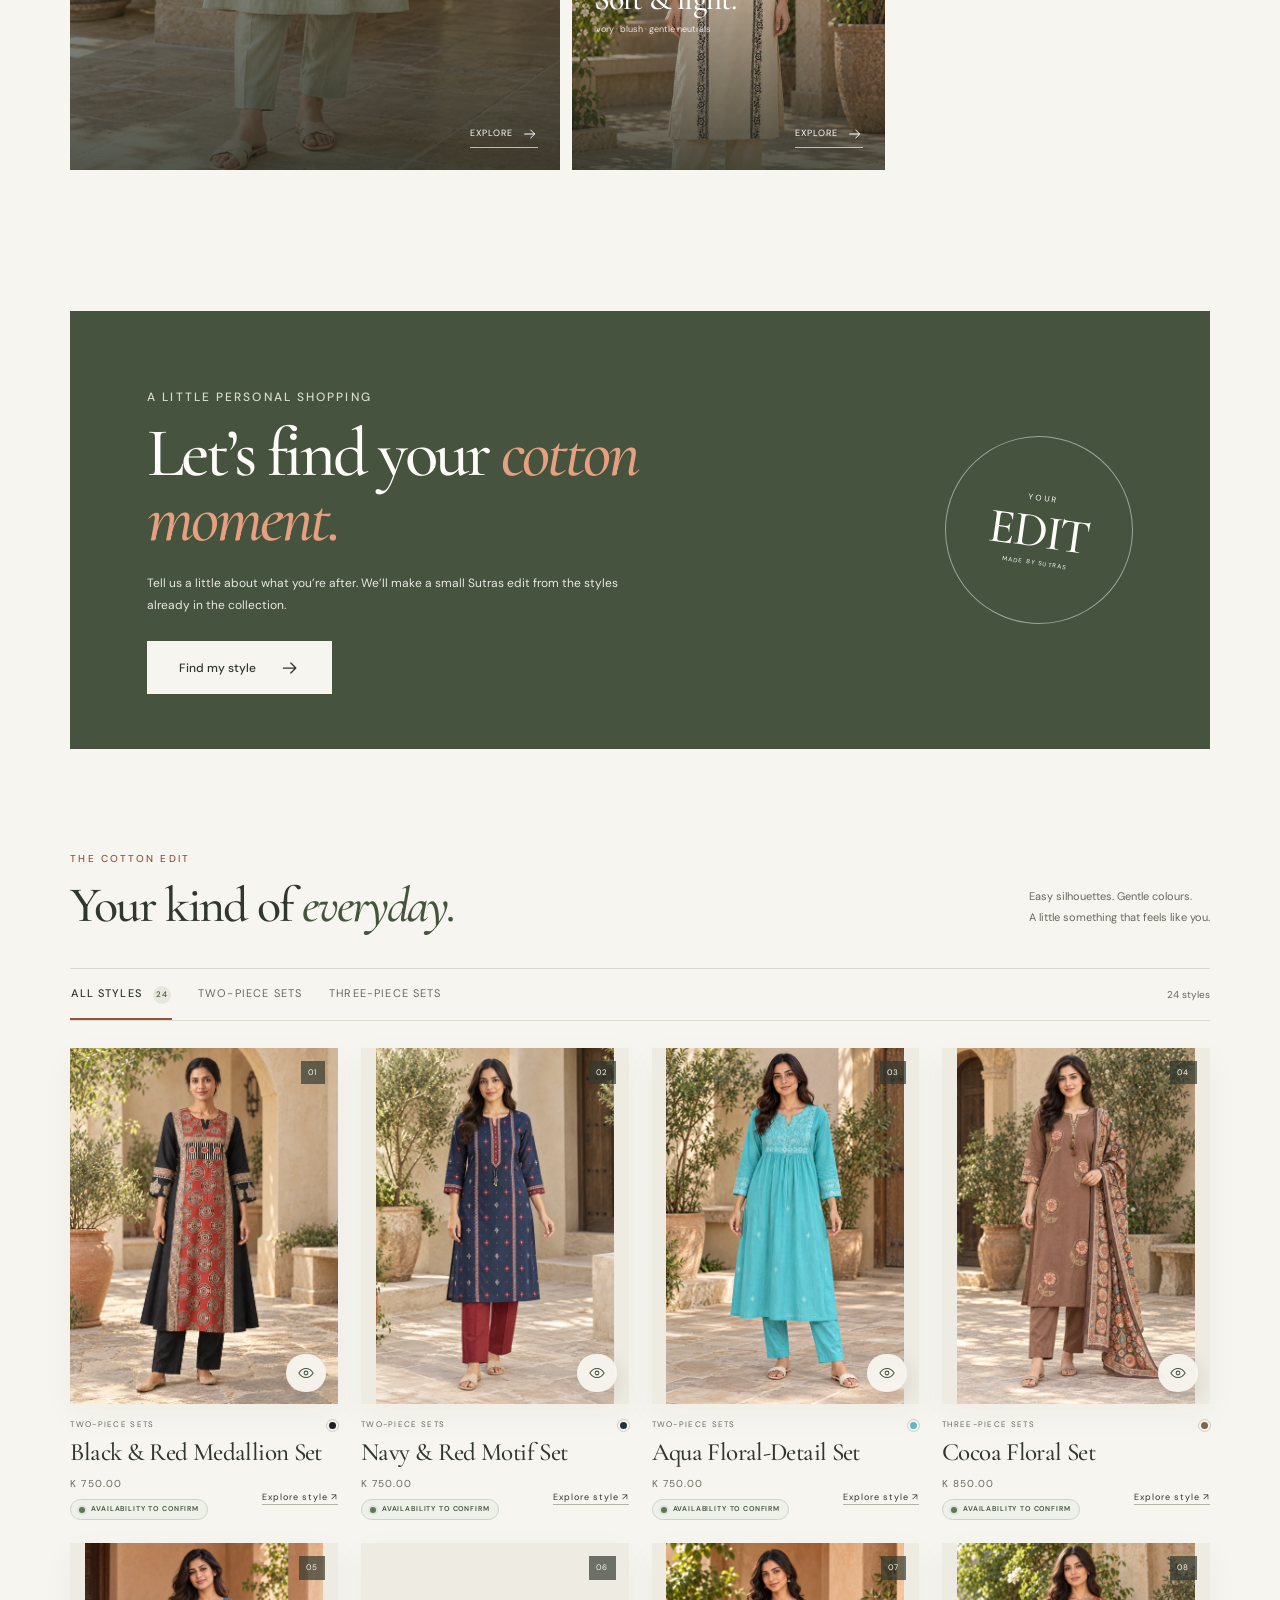
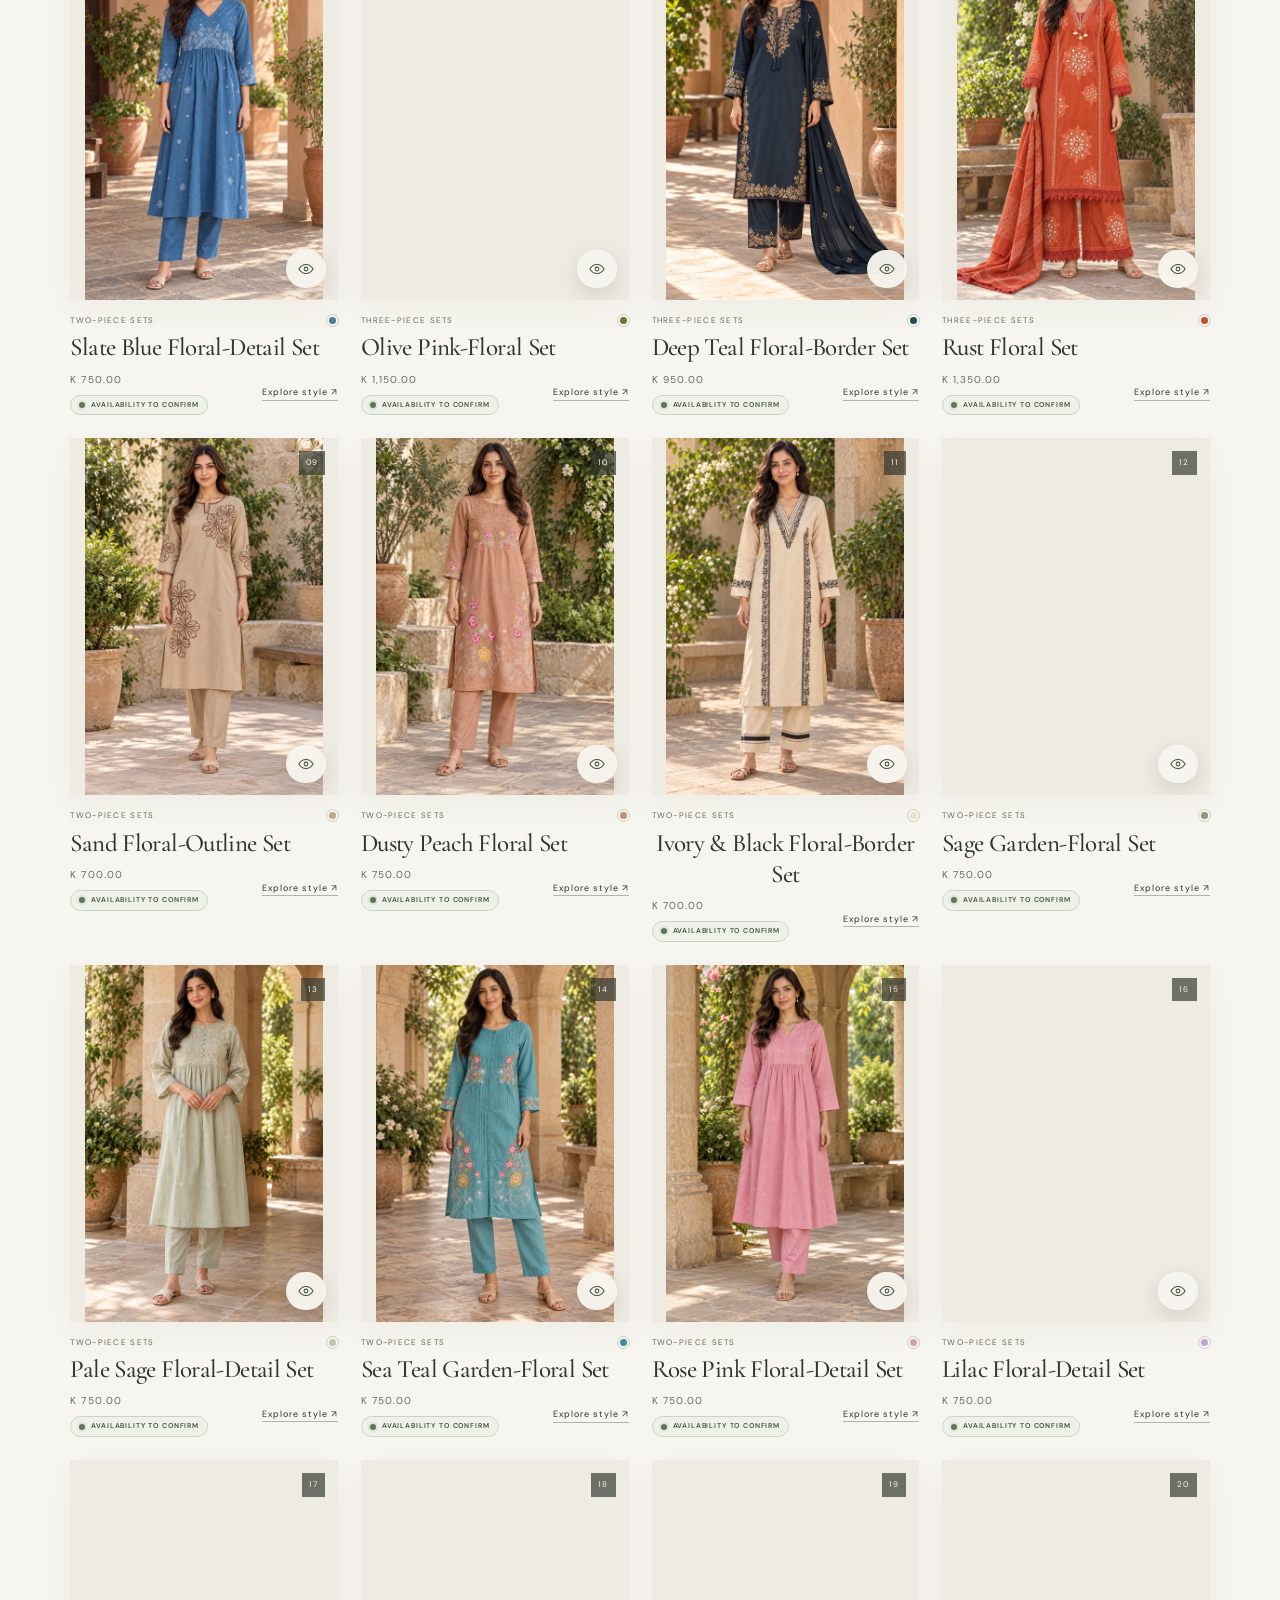
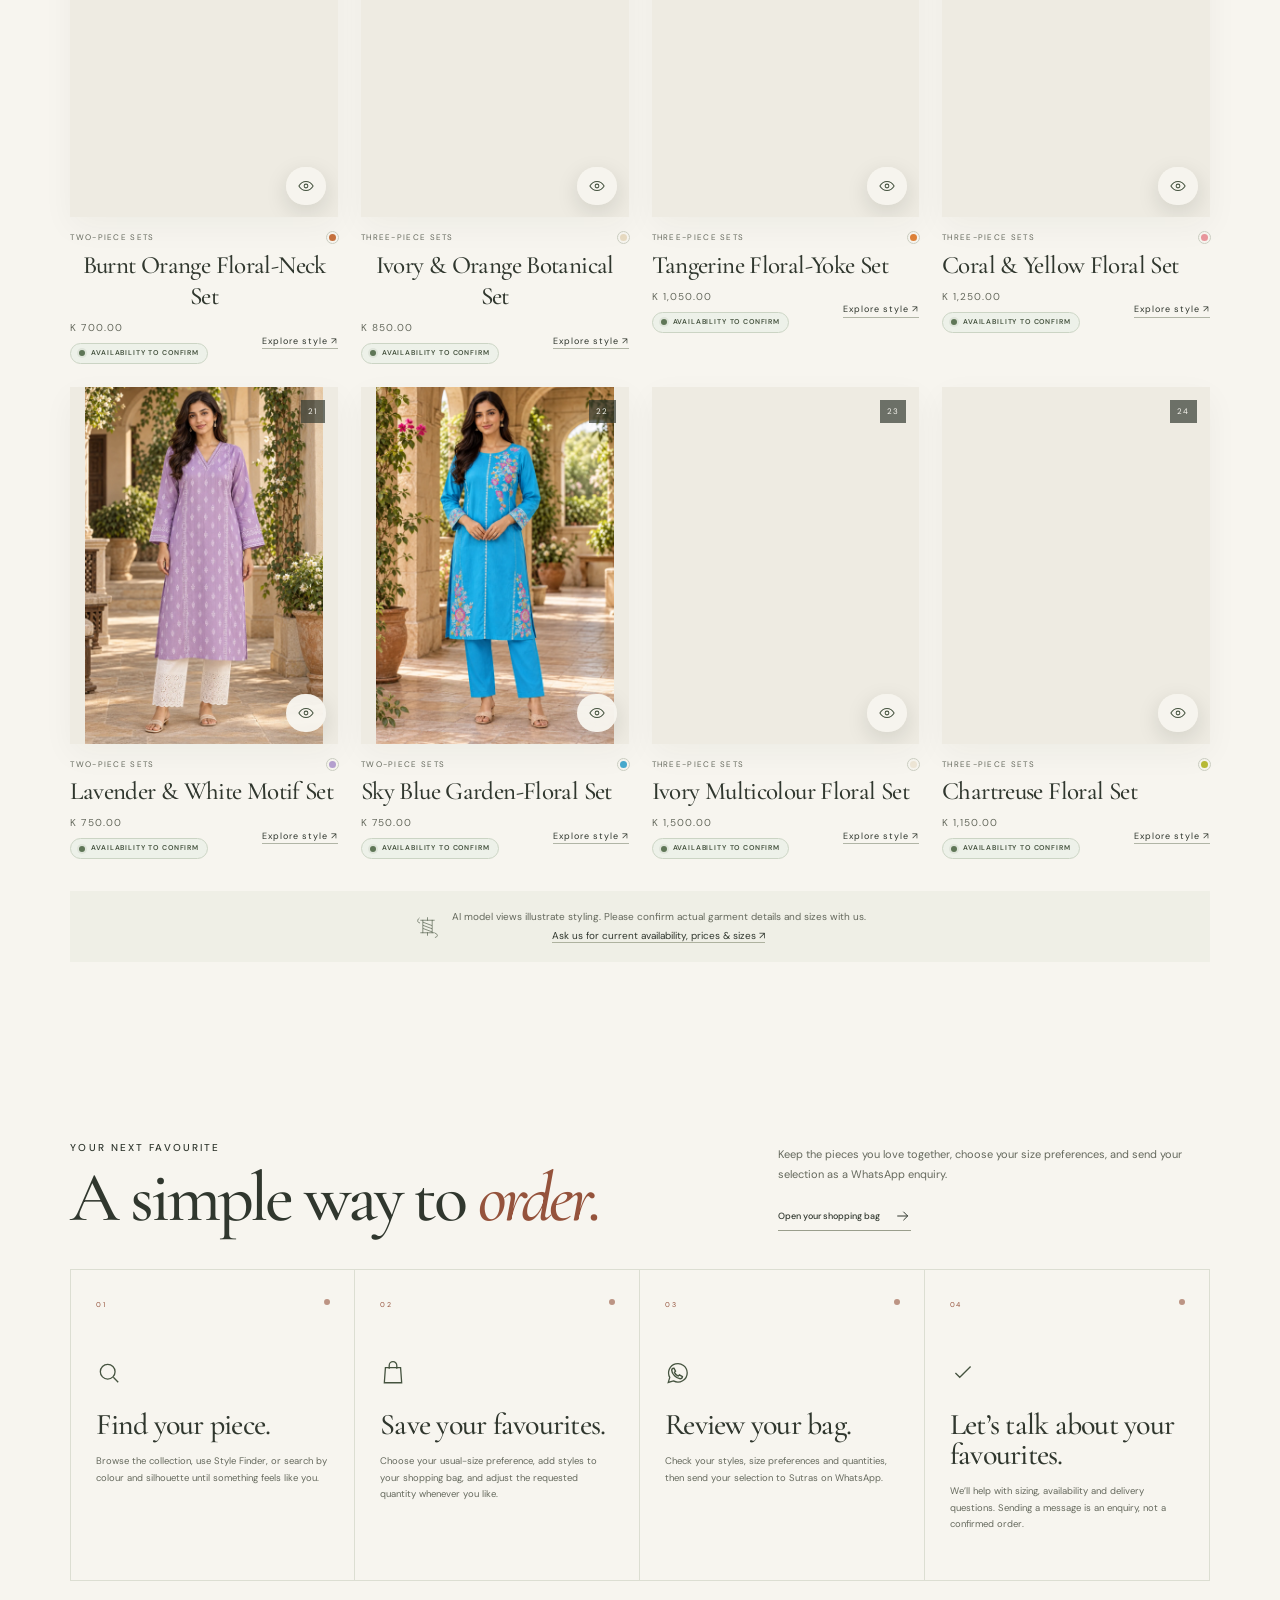
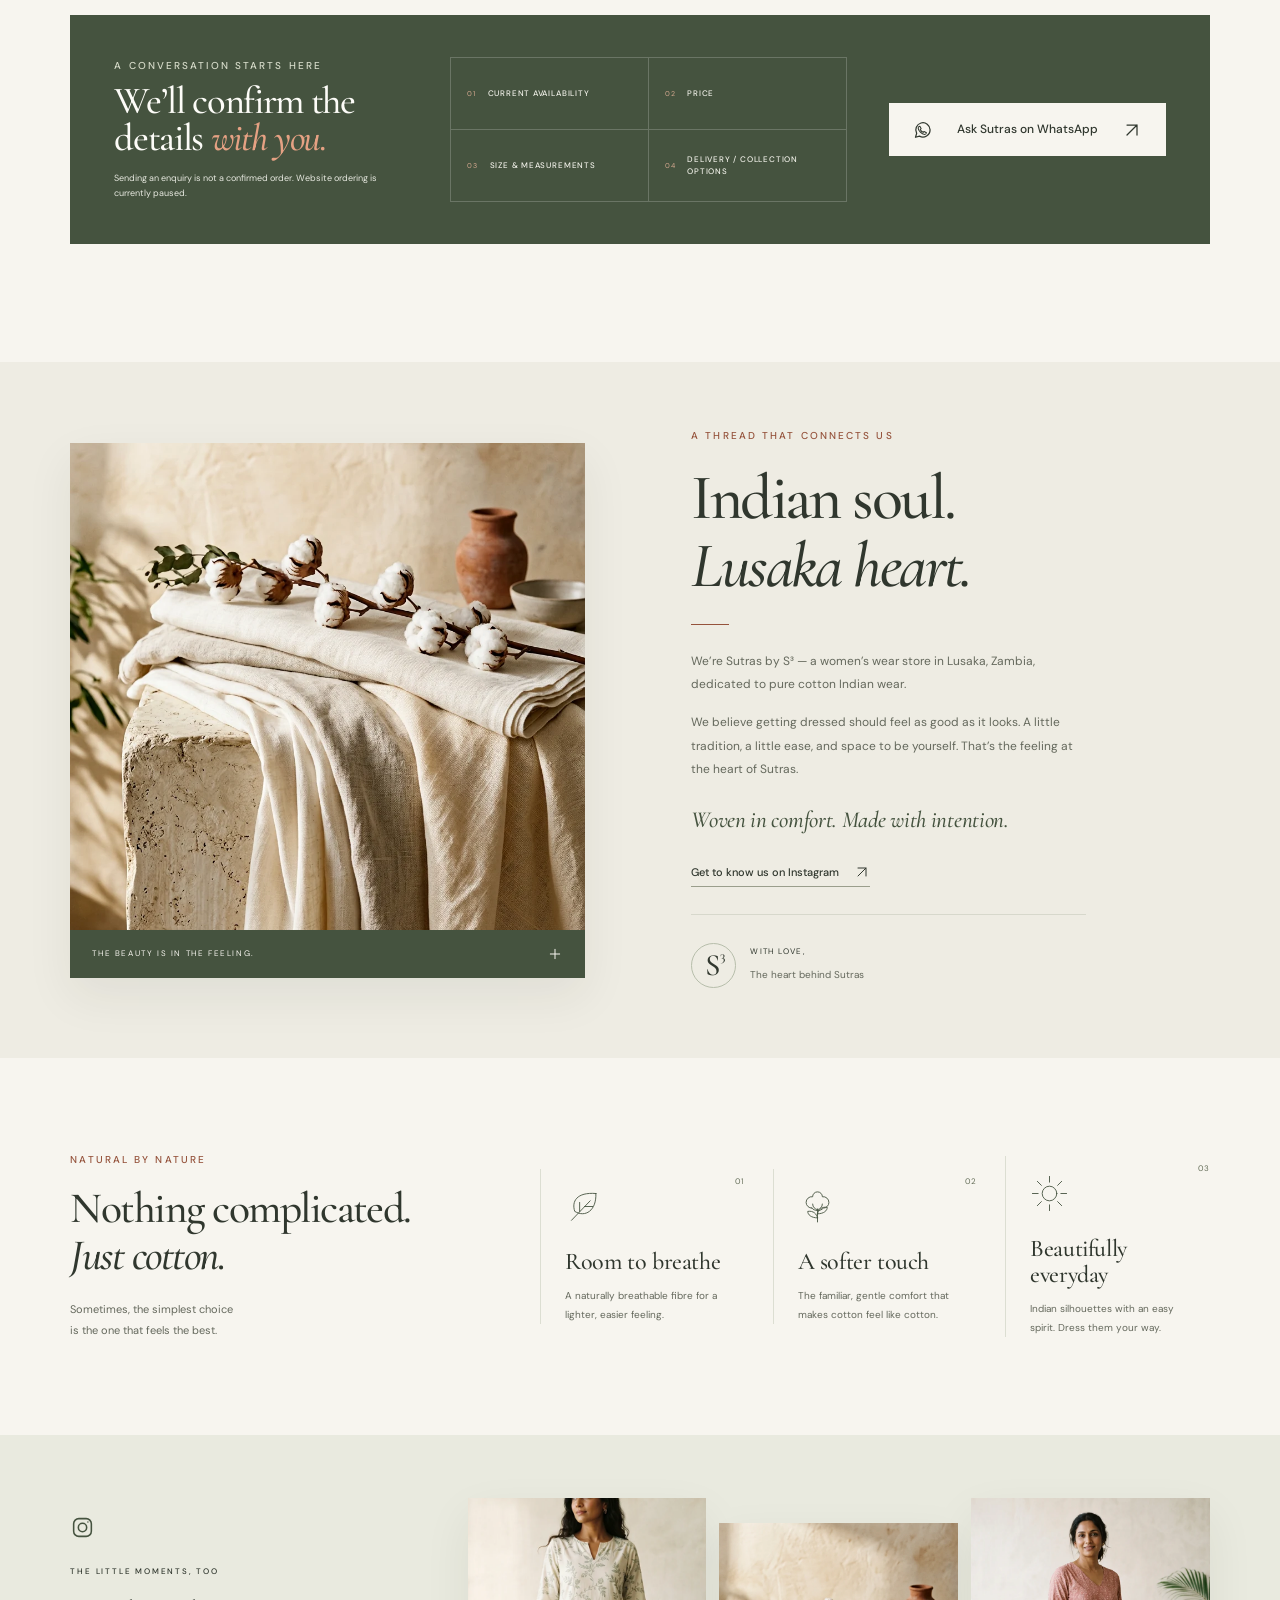
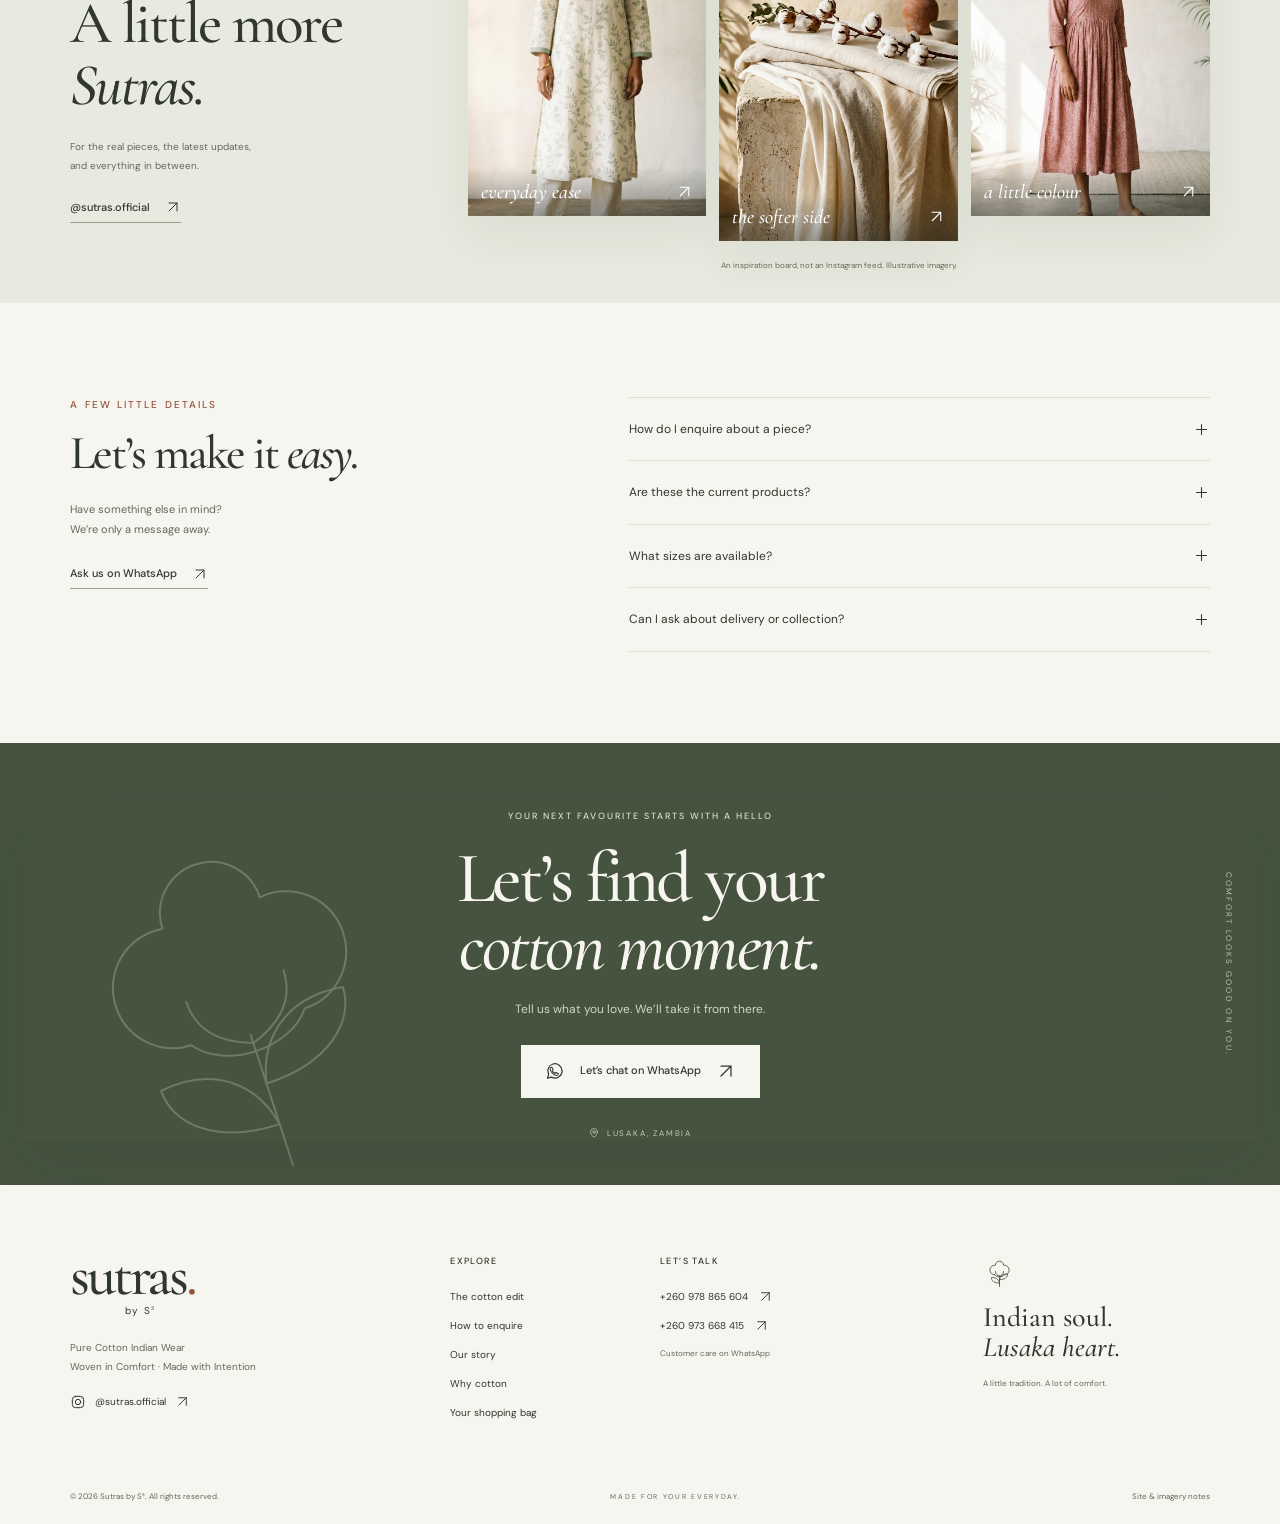
==== commit ebb05fc7: "Categorize sets by piece count and show all selected set types" ====
--- a/index.html
+++ b/index.html
@@ -167,11 +167,9 @@
       </div>
       <div class="collection-toolbar">
         <div class="filter-list" role="group" aria-label="Filter styles by clothing category">
-          <button class="filter-button active" data-filter="All" aria-pressed="true" type="button">All styles <span>04</span></button>
-          <button class="filter-button" data-filter="Kurta sets" aria-pressed="false" type="button">Kurta sets</button>
-          <button class="filter-button" data-filter="Kurtas" aria-pressed="false" type="button">Kurtas</button>
-          <button class="filter-button" data-filter="Dresses" aria-pressed="false" type="button">Dresses</button>
-          <button class="filter-button" data-filter="Co-ord sets" aria-pressed="false" type="button">Co-ord sets</button>
+          <button class="filter-button active" data-filter="All" aria-pressed="true" type="button">All styles <span>24</span></button>
+          <button class="filter-button" data-filter="Two-piece sets" aria-pressed="false" type="button">Two-piece sets</button>
+          <button class="filter-button" data-filter="Three-piece sets" aria-pressed="false" type="button">Three-piece sets</button>
         </div>
         <span class="style-count" id="style-count" aria-live="polite">The collection</span>
       </div>
